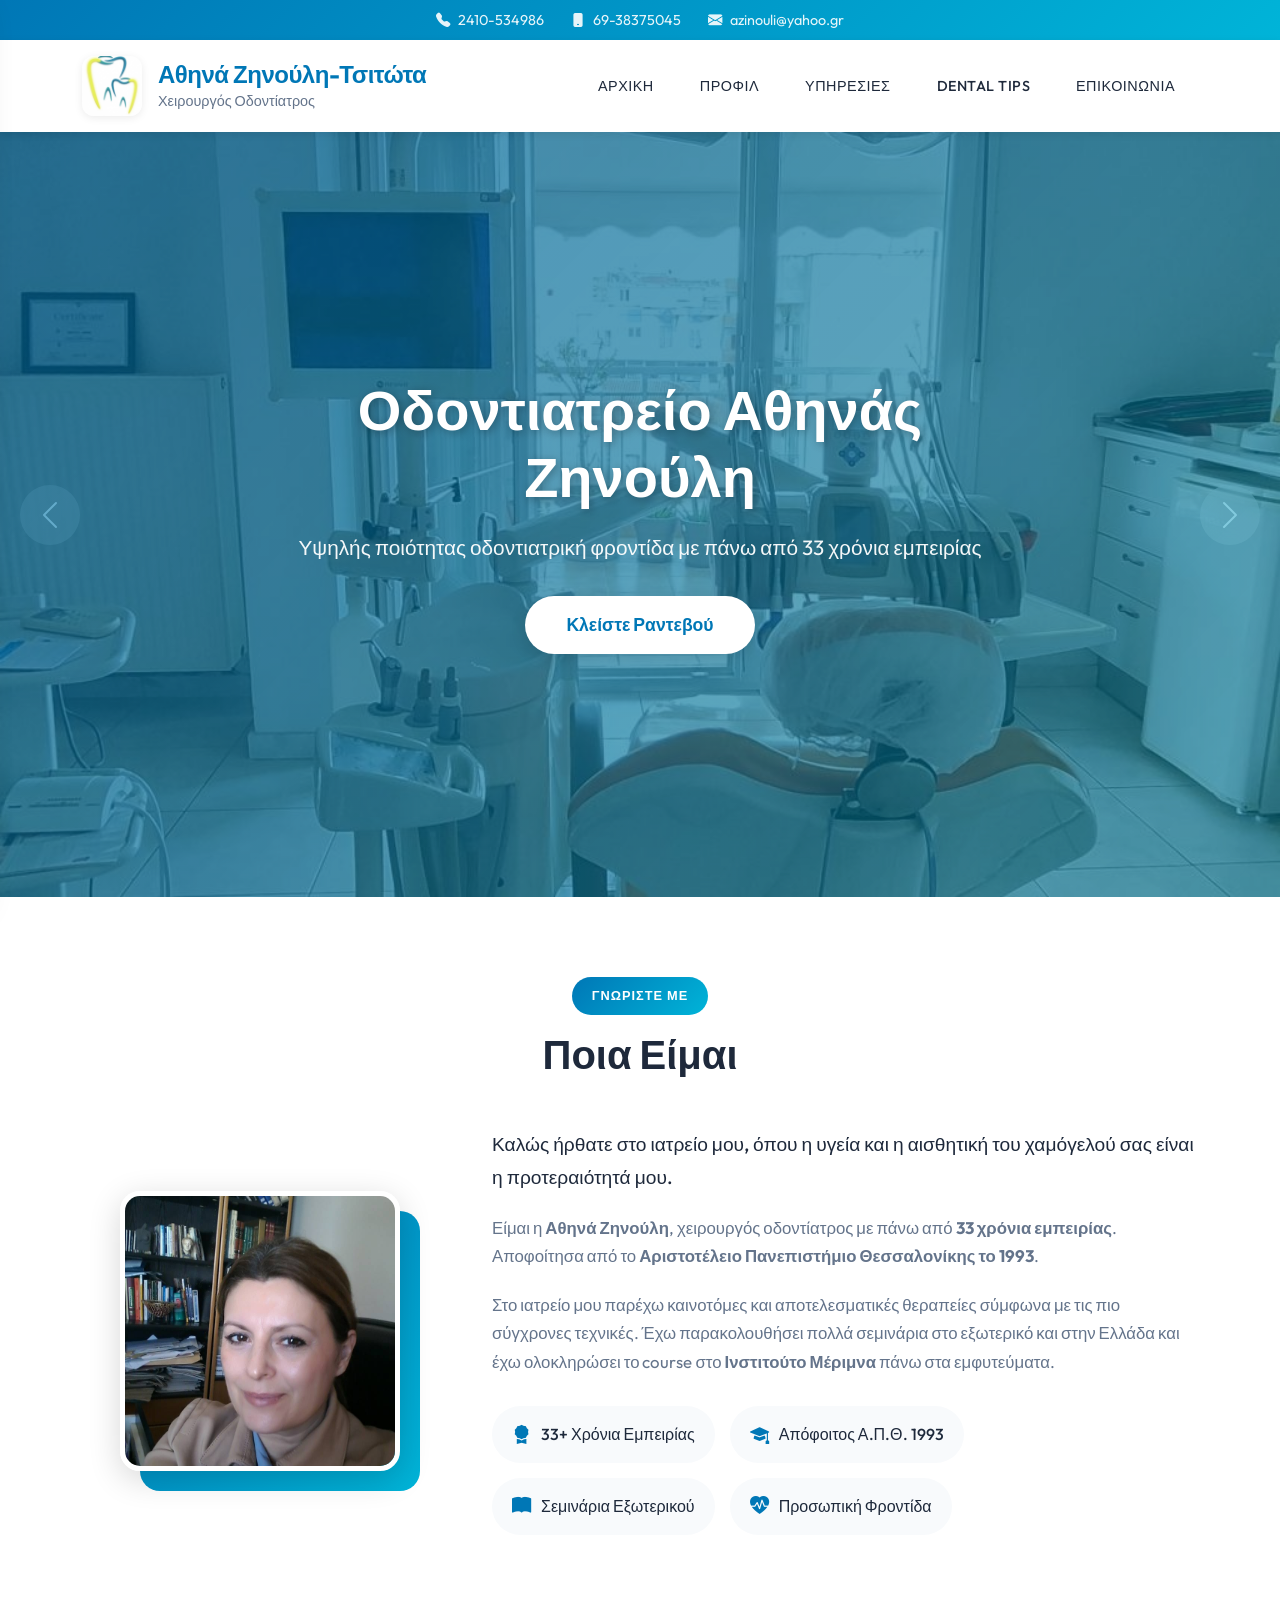
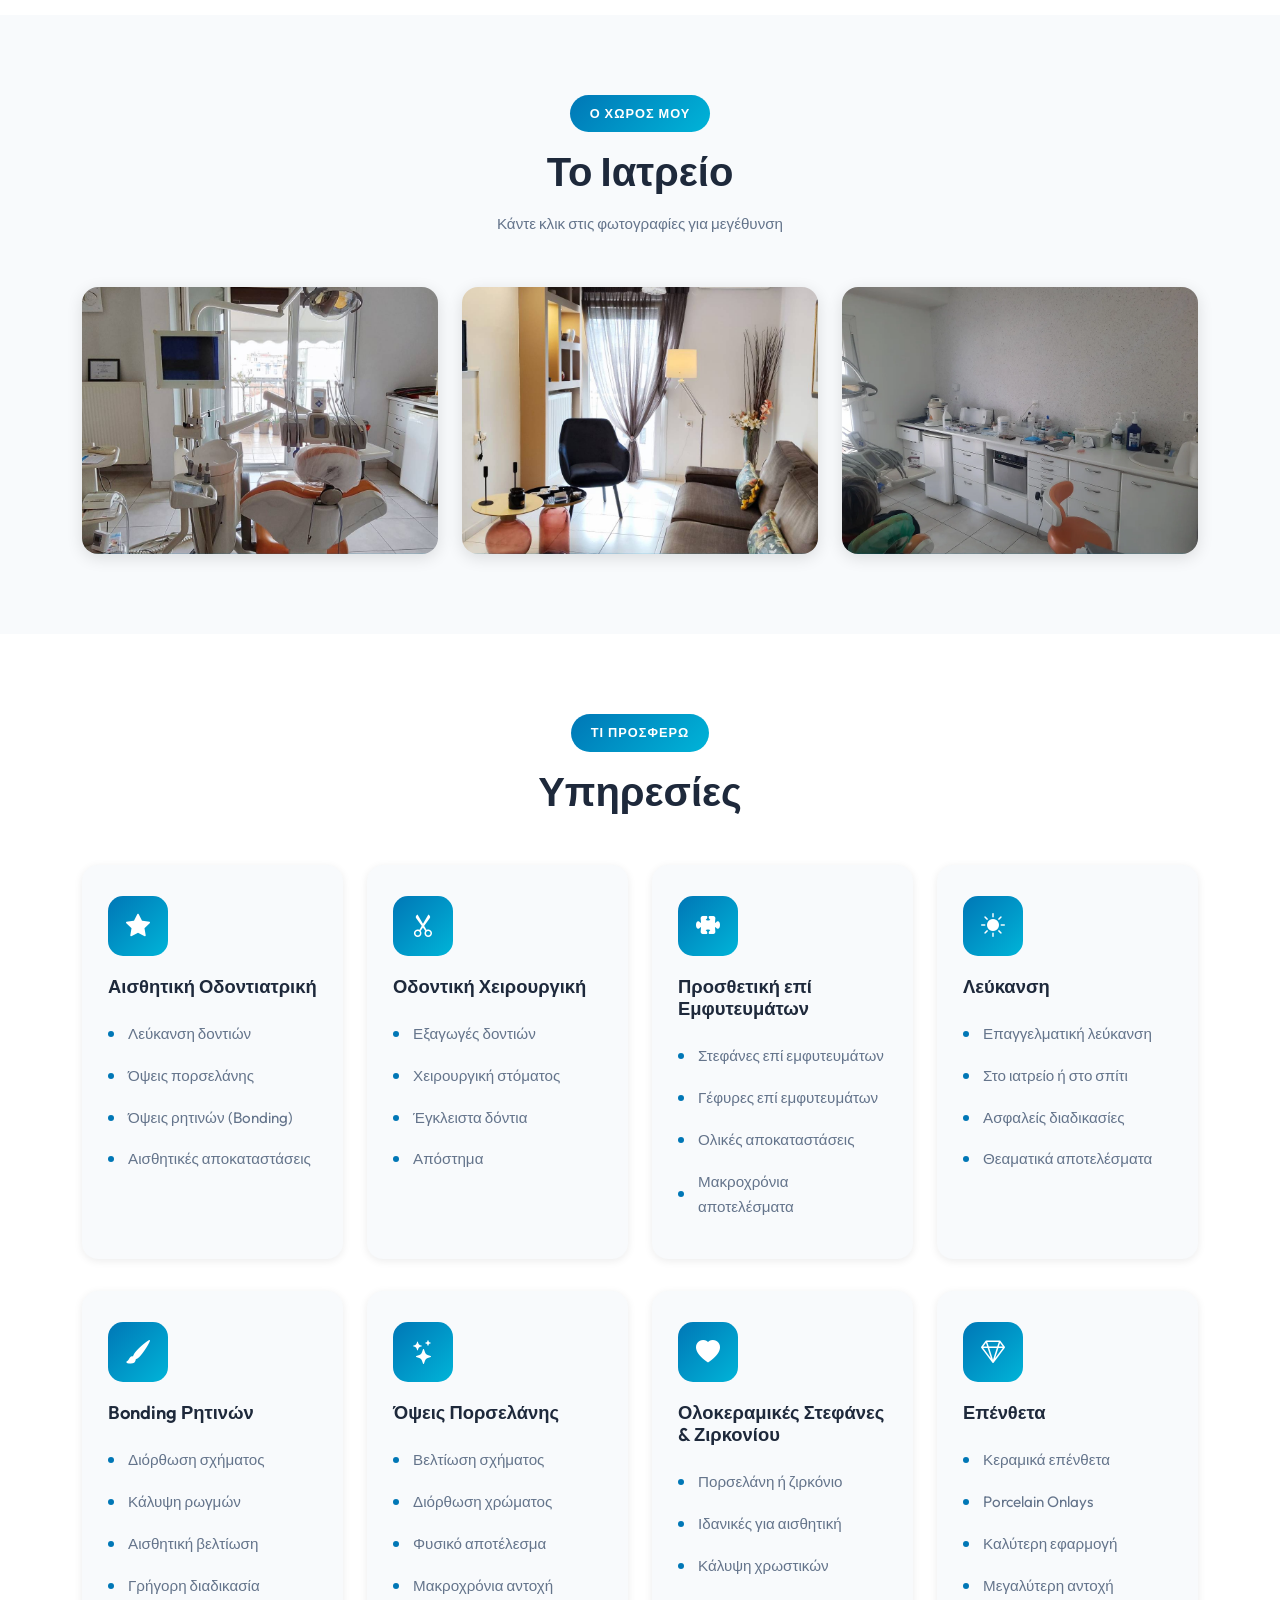
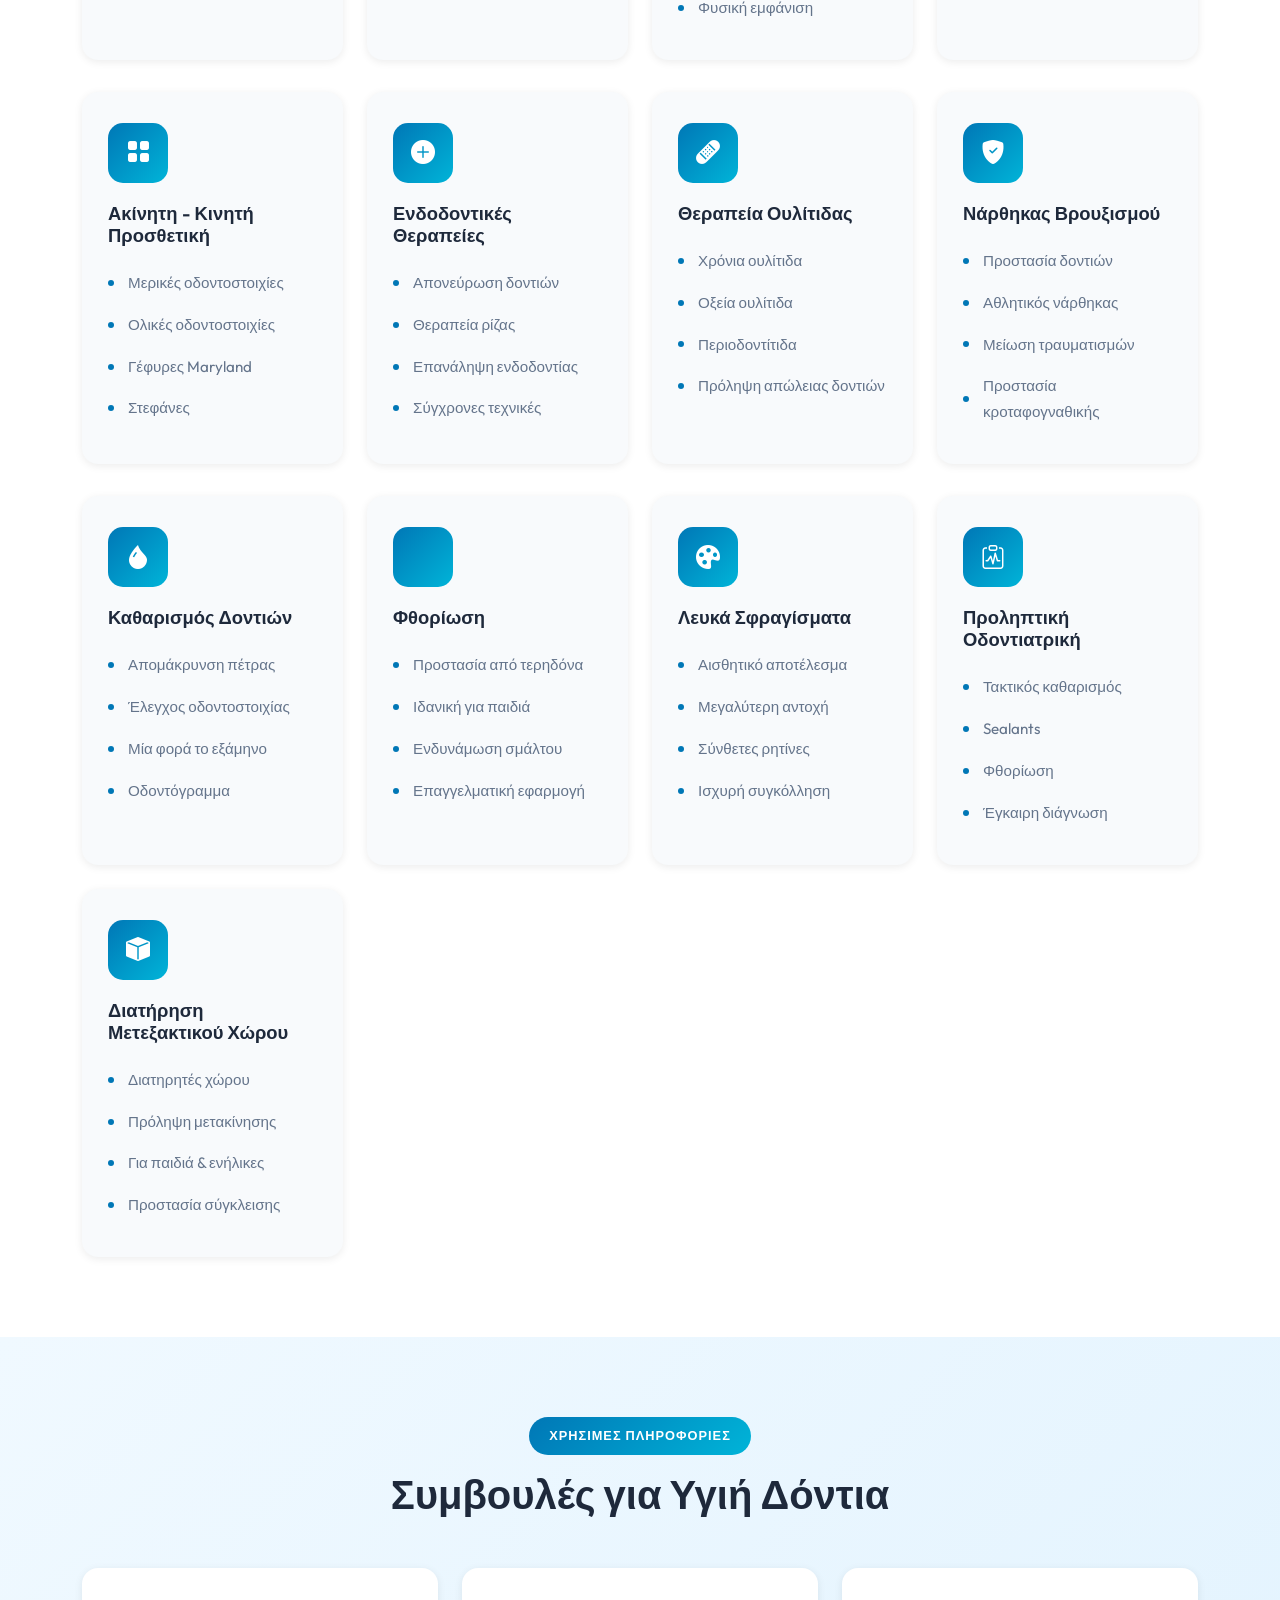
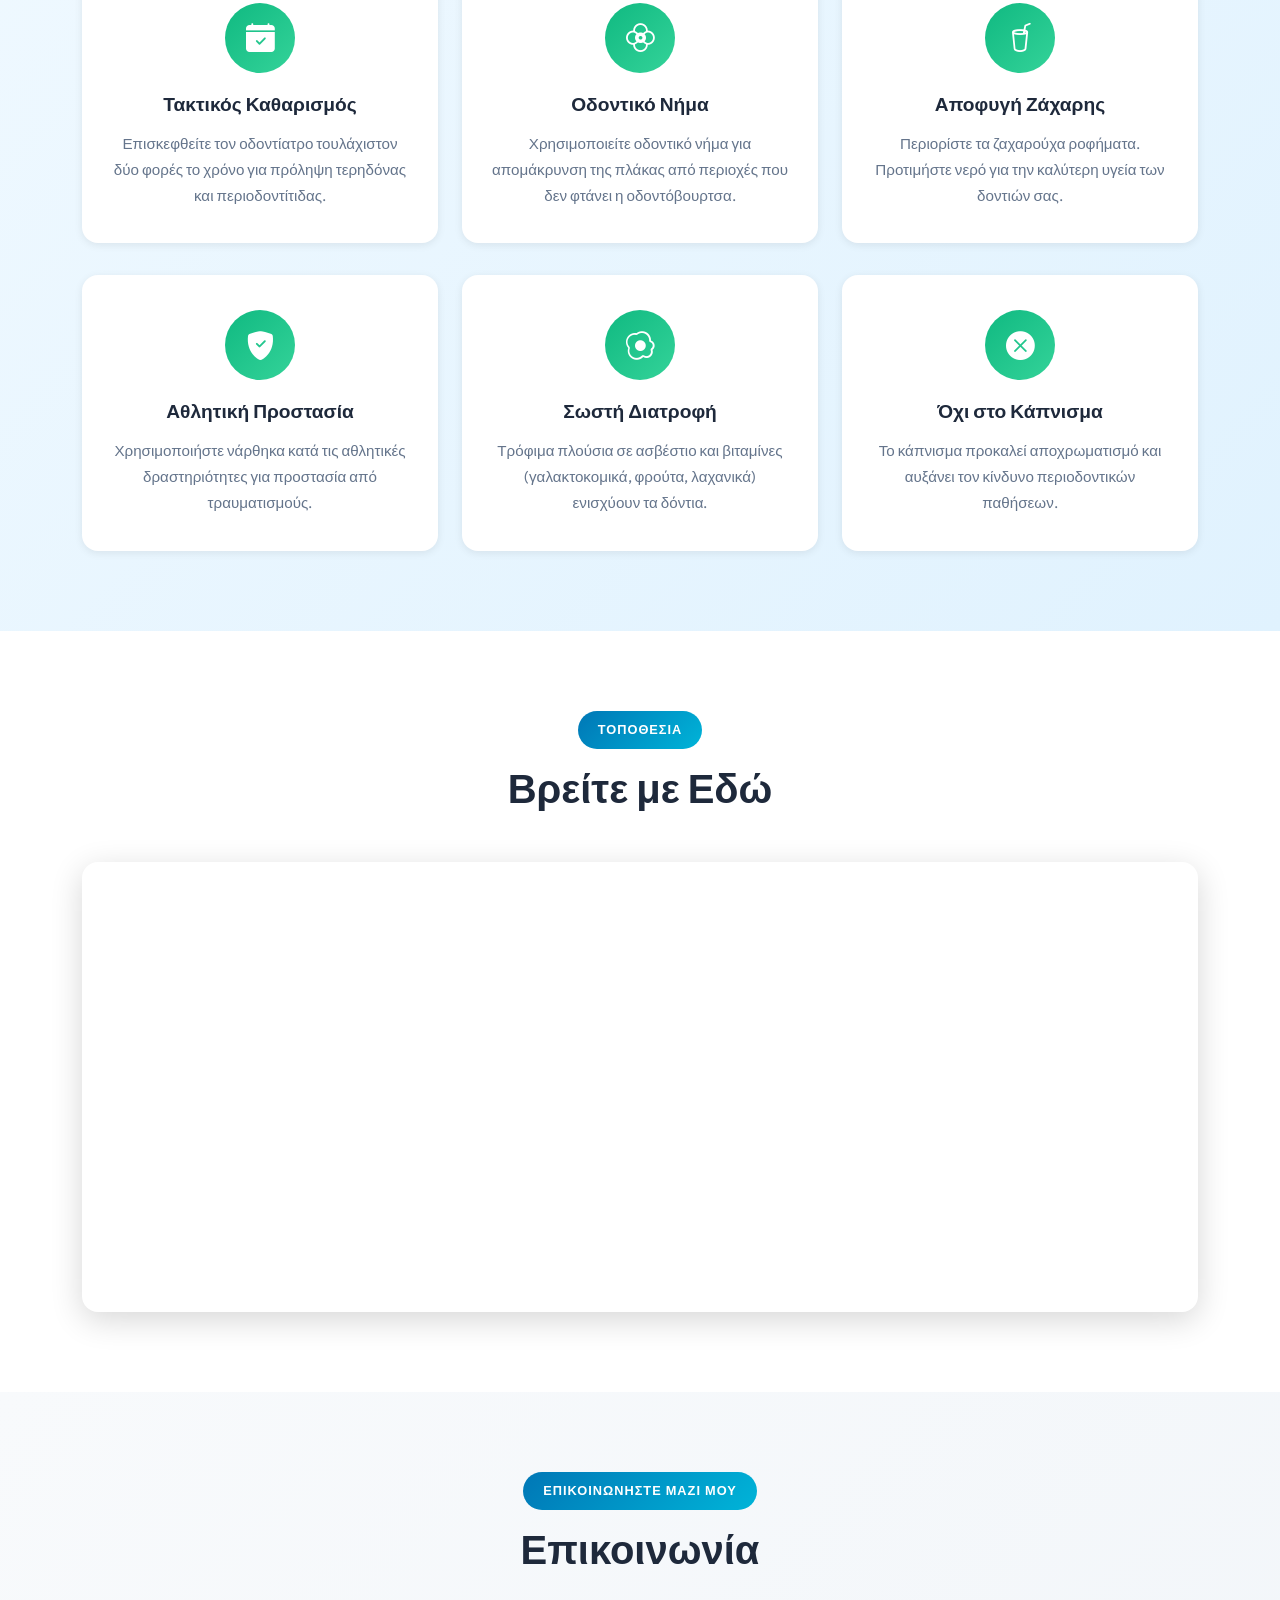
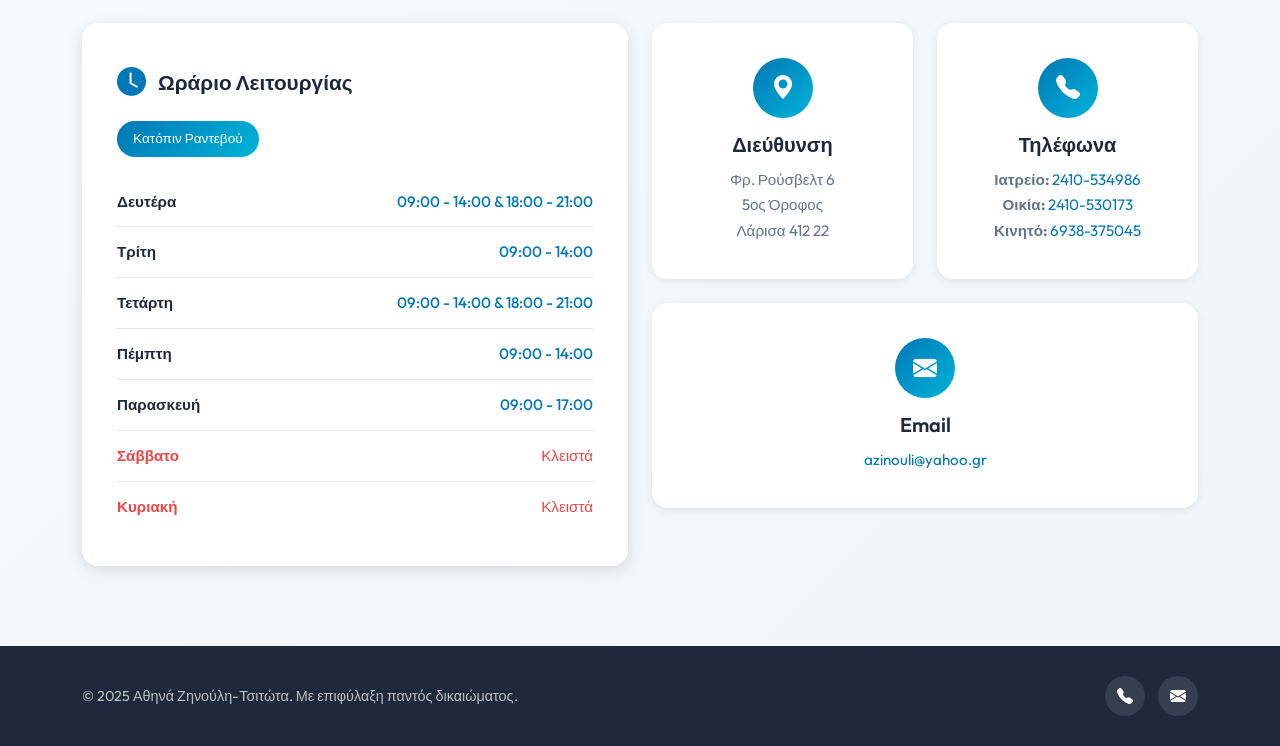
==== index.html @ 18fbca31 "Added missing services: Οψεις ρητινων, Γεφυρες Maryland, Διατηρηση Μετεξακτικου Χωρου" ====
<!DOCTYPE html>
<html lang="el">

<head>
    <meta charset="UTF-8">
    <meta name="viewport" content="width=device-width, initial-scale=1.0">
    <meta name="description"
        content="Οδοντιατρείο Αθηνάς Ζηνούλη - Υψηλής ποιότητας οδοντιατρικές υπηρεσίες στη Λάρισα. Πάνω από 30 χρόνια εμπειρίας.">
    <title>Οδοντιατρείο Αθηνάς Ζηνούλη | Λάρισα</title>
    <link rel="stylesheet" href="https://cdn.jsdelivr.net/npm/bootstrap@5.3.0/dist/css/bootstrap.min.css">
    <link rel="stylesheet" href="styles.css">
    <link rel="stylesheet" href="https://cdn.jsdelivr.net/npm/bootstrap-icons/font/bootstrap-icons.css">
    <link rel="preconnect" href="https://fonts.googleapis.com">
    <link rel="preconnect" href="https://fonts.gstatic.com" crossorigin>
    <link href="https://fonts.googleapis.com/css2?family=Outfit:wght@300;400;500;600;700&display=swap" rel="stylesheet">
</head>

<body>
    <!-- Top Bar -->
    <div class="top-bar text-center py-2">
        <div class="container">
            <a href="tel:+302410534986" class="me-4 text-white"><i class="bi bi-telephone-fill"></i> 2410-534986</a>
            <a href="tel:+306938375045" class="me-4 text-white"><i class="bi bi-phone-fill"></i> 69-38375045</a>
            <a href="mailto:azinouli@yahoo.gr" class="text-white"><i class="bi bi-envelope-fill"></i>
                azinouli@yahoo.gr</a>
        </div>
    </div>

    <!-- Header with Navigation -->
    <header class="main-header py-3">
        <div class="container">
            <div class="d-flex flex-column flex-md-row align-items-center justify-content-between">
                <div class="d-flex align-items-center mb-3 mb-md-0">
                    <img src="photos/logo_enhanced.jpg" alt="Οδοντιατρείο Αθηνάς Ζηνούλη" class="logo">
                    <div class="ms-3">
                        <h1 class="site-title m-0">Αθηνά Ζηνούλη-Τσιτώτα</h1>
                        <p class="site-subtitle m-0">Χειρουργός Οδοντίατρος</p>
                    </div>
                </div>

                <!-- Navigation Links -->
                <nav class="header-nav">
                    <ul class="nav justify-content-center">
                        <li class="nav-item"><a class="nav-link" href="#home">ΑΡΧΙΚΗ</a></li>
                        <li class="nav-item"><a class="nav-link" href="#about">ΠΡΟΦΙΛ</a></li>
                        <li class="nav-item"><a class="nav-link" href="#services">ΥΠΗΡΕΣΙΕΣ</a></li>
                        <li class="nav-item"><a class="nav-link" href="#dental-tips">DENTAL TIPS</a></li>
                        <li class="nav-item"><a class="nav-link" href="#contact">ΕΠΙΚΟΙΝΩΝΙΑ</a></li>
                    </ul>
                </nav>
            </div>
        </div>
    </header>

    <!-- Mobile Menu Toggle Button -->
    <button id="sidebarToggle" class="btn position-fixed d-md-none">
        <i class="bi bi-list"></i>
    </button>

    <!-- Floating Call Button (Mobile) -->
    <a href="tel:+302410534986" class="floating-call-btn d-md-none">
        <i class="bi bi-telephone-fill"></i>
    </a>

    <!-- Sidebar for Mobile -->
    <nav id="sidebar" class="bg-white sidebar">
        <div class="position-sticky">
            <ul class="nav flex-column">
                <li class="nav-item"><a class="nav-link" href="#home"><i class="bi bi-house-fill me-2"></i>ΑΡΧΙΚΗ</a>
                </li>
                <li class="nav-item"><a class="nav-link" href="#about"><i class="bi bi-person-fill me-2"></i>ΠΡΟΦΙΛ</a>
                </li>
                <li class="nav-item"><a class="nav-link" href="#services"><i
                            class="bi bi-gear-fill me-2"></i>ΥΠΗΡΕΣΙΕΣ</a></li>
                <li class="nav-item"><a class="nav-link" href="#dental-tips"><i
                            class="bi bi-lightbulb-fill me-2"></i>DENTAL TIPS</a></li>
                <li class="nav-item"><a class="nav-link" href="#contact"><i
                            class="bi bi-envelope-fill me-2"></i>ΕΠΙΚΟΙΝΩΝΙΑ</a></li>
            </ul>
            <!-- Sidebar Call Button -->
            <div class="sidebar-cta">
                <a href="tel:+302410534986" class="btn-sidebar-call">
                    <i class="bi bi-telephone-fill me-2"></i>Καλέστε Τώρα
                </a>
            </div>
        </div>
    </nav>

    <!-- Overlay (for shadow effect) -->
    <div id="overlay"></div>

    <main class="main-content">
        <!-- Hero Section -->
        <div class="hero" id="home">
            <!-- Background Carousel -->
            <div id="heroCarousel" class="carousel slide" data-bs-ride="carousel" data-bs-interval="5000"
                data-bs-pause="false">
                <div class="carousel-inner">
                    <div class="carousel-item active">
                        <img src="photos/img-20231027-15464427-10-2023-02-00-58.jpg" class="d-block w-100"
                            alt="Οδοντιατρικός Εξοπλισμός">
                    </div>
                    <div class="carousel-item">
                        <img src="photos/img-20231027-15440827-10-2023-02-00-57.jpg" class="d-block w-100"
                            alt="Αίθουσα Αναμονής">
                    </div>
                    <div class="carousel-item">
                        <img src="photos/20241105-13494622-11-2024-10-42-59.webp" class="d-block w-100" alt="Κλινική">
                    </div>
                </div>
                <!-- Carousel Controls -->
                <button class="carousel-control-prev" type="button" data-bs-target="#heroCarousel" data-bs-slide="prev">
                    <span class="carousel-control-prev-icon" aria-hidden="true"></span>
                    <span class="visually-hidden">Previous</span>
                </button>
                <button class="carousel-control-next" type="button" data-bs-target="#heroCarousel" data-bs-slide="next">
                    <span class="carousel-control-next-icon" aria-hidden="true"></span>
                    <span class="visually-hidden">Next</span>
                </button>
            </div>

            <!-- Overlay -->
            <div class="hero-overlay">
                <div class="hero-content">
                    <h1>Οδοντιατρείο Αθηνάς Ζηνούλη</h1>
                    <p class="hero-subtitle">Υψηλής ποιότητας οδοντιατρική φροντίδα με πάνω από 33 χρόνια εμπειρίας</p>
                    <a href="#contact" class="btn btn-hero">Κλείστε Ραντεβού</a>
                </div>
            </div>
        </div>
    </main>

    <!-- Fix the initial delay issue -->
    <script>
        document.addEventListener("DOMContentLoaded", function () {
            let heroCarousel = new bootstrap.Carousel(document.getElementById("heroCarousel"), {
                interval: 4000,
                ride: "carousel"
            });
        });
    </script>

    <!-- About Section -->
    <section id="about" class="about-us">
        <div class="container">
            <div class="section-header text-center">
                <span class="section-badge">ΓΝΩΡΙΣΤΕ ΜΕ</span>
                <h2>Ποια Είμαι</h2>
            </div>
            <div class="row align-items-center">
                <!-- Dentist's Profile Picture -->
                <div class="col-lg-4 text-center mb-4 mb-lg-0">
                    <div class="profile-wrapper">
                        <img src="photos/profile1.jpg" alt="Αθηνά Ζηνούλη - Οδοντίατρος"
                            class="profile-photo img-fluid">
                        <div class="profile-decoration"></div>
                    </div>
                </div>

                <!-- About Text -->
                <div class="col-lg-8">
                    <div class="about-content">
                        <p class="lead">
                            Καλώς ήρθατε στο ιατρείο μου, όπου η υγεία και η αισθητική του χαμόγελού σας είναι η
                            προτεραιότητά μου.
                        </p>
                        <p>
                            Είμαι η <strong>Αθηνά Ζηνούλη</strong>, χειρουργός οδοντίατρος με πάνω από
                            <strong>33 χρόνια εμπειρίας</strong>. Αποφοίτησα από το
                            <strong>Αριστοτέλειο Πανεπιστήμιο Θεσσαλονίκης το 1993</strong>.
                        </p>
                        <p>
                            Στο ιατρείο μου παρέχω καινοτόμες και αποτελεσματικές θεραπείες σύμφωνα με τις πιο
                            σύγχρονες τεχνικές. Έχω παρακολουθήσει πολλά σεμινάρια στο εξωτερικό και στην Ελλάδα
                            και έχω ολοκληρώσει το course στο <strong>Ινστιτούτο Μέριμνα</strong> πάνω στα εμφυτεύματα.
                        </p>
                        <div class="about-features">
                            <div class="feature-item">
                                <i class="bi bi-award-fill"></i>
                                <span>33+ Χρόνια Εμπειρίας</span>
                            </div>
                            <div class="feature-item">
                                <i class="bi bi-mortarboard-fill"></i>
                                <span>Απόφοιτος Α.Π.Θ. 1993</span>
                            </div>
                            <div class="feature-item">
                                <i class="bi bi-book-fill"></i>
                                <span>Σεμινάρια Εξωτερικού</span>
                            </div>
                            <div class="feature-item">
                                <i class="bi bi-heart-pulse-fill"></i>
                                <span>Προσωπική Φροντίδα</span>
                            </div>
                        </div>
                    </div>
                </div>
            </div>
        </div>
    </section>

    <!-- Clinic Gallery Section -->
    <section id="gallery" class="gallery-section">
        <div class="container">
            <div class="section-header text-center">
                <span class="section-badge">Ο ΧΩΡΟΣ ΜΟΥ</span>
                <h2>Το Ιατρείο</h2>
                <p class="gallery-hint">Κάντε κλικ στις φωτογραφίες για μεγέθυνση</p>
            </div>
            <div class="row g-4">
                <div class="col-md-4">
                    <div class="gallery-item" data-lightbox="photos/img-20231027-15464427-10-2023-02-00-58.jpg"
                        data-title="Σύγχρονος Εξοπλισμός">
                        <img src="photos/img-20231027-15464427-10-2023-02-00-58.jpg" alt="Οδοντιατρικός Εξοπλισμός"
                            class="img-fluid">
                        <div class="gallery-overlay">
                            <i class="bi bi-zoom-in"></i>
                            <span>Σύγχρονος Εξοπλισμός</span>
                        </div>
                    </div>
                </div>
                <div class="col-md-4">
                    <div class="gallery-item" data-lightbox="photos/img-20231027-15440827-10-2023-02-00-57.jpg"
                        data-title="Αίθουσα Αναμονής">
                        <img src="photos/img-20231027-15440827-10-2023-02-00-57.jpg" alt="Αίθουσα Αναμονής"
                            class="img-fluid">
                        <div class="gallery-overlay">
                            <i class="bi bi-zoom-in"></i>
                            <span>Αίθουσα Αναμονής</span>
                        </div>
                    </div>
                </div>
                <div class="col-md-4">
                    <div class="gallery-item" data-lightbox="photos/20241105-13494622-11-2024-10-42-59.webp"
                        data-title="Κλινική">
                        <img src="photos/20241105-13494622-11-2024-10-42-59.webp" alt="Κλινική" class="img-fluid">
                        <div class="gallery-overlay">
                            <i class="bi bi-zoom-in"></i>
                            <span>Κλινική</span>
                        </div>
                    </div>
                </div>
            </div>
        </div>
    </section>

    <!-- Lightbox Modal -->
    <div id="lightbox" class="lightbox">
        <button class="lightbox-close" aria-label="Κλείσιμο">&times;</button>
        <div class="lightbox-content">
            <img id="lightbox-img" src="" alt="">
            <div id="lightbox-caption" class="lightbox-caption"></div>
        </div>
        <button class="lightbox-prev" aria-label="Προηγούμενη"><i class="bi bi-chevron-left"></i></button>
        <button class="lightbox-next" aria-label="Επόμενη"><i class="bi bi-chevron-right"></i></button>
    </div>

    <!-- ΥΠΗΡΕΣΙΕΣ Section -->
    <section class="services text-center fade-in" id="services">
        <div class="container">
            <div class="section-header">
                <span class="section-badge">ΤΙ ΠΡΟΣΦΕΡΩ</span>
                <h2>Υπηρεσίες</h2>
            </div>
            <div class="row g-4">
                <div class="col-md-4 col-lg-3">
                    <div class="service-card">
                        <div class="service-icon">
                            <i class="bi bi-star-fill"></i>
                        </div>
                        <h4>Αισθητική Οδοντιατρική</h4>
                        <ul>
                            <li>Λεύκανση δοντιών</li>
                            <li>Όψεις πορσελάνης</li>
                            <li>Όψεις ρητινών (Bonding)</li>
                            <li>Αισθητικές αποκαταστάσεις</li>
                        </ul>
                    </div>
                </div>
                <div class="col-md-4 col-lg-3">
                    <div class="service-card">
                        <div class="service-icon">
                            <i class="bi bi-scissors"></i>
                        </div>
                        <h4>Οδοντική Χειρουργική</h4>
                        <ul>
                            <li>Εξαγωγές δοντιών</li>
                            <li>Χειρουργική στόματος</li>
                            <li>Έγκλειστα δόντια</li>
                            <li>Απόστημα</li>
                        </ul>
                    </div>
                </div>
                <div class="col-md-4 col-lg-3">
                    <div class="service-card">
                        <div class="service-icon">
                            <i class="bi bi-puzzle-fill"></i>
                        </div>
                        <h4>Προσθετική επί Εμφυτευμάτων</h4>
                        <ul>
                            <li>Στεφάνες επί εμφυτευμάτων</li>
                            <li>Γέφυρες επί εμφυτευμάτων</li>
                            <li>Ολικές αποκαταστάσεις</li>
                            <li>Μακροχρόνια αποτελέσματα</li>
                        </ul>
                    </div>
                </div>
                <div class="col-md-4 col-lg-3">
                    <div class="service-card">
                        <div class="service-icon">
                            <i class="bi bi-sun-fill"></i>
                        </div>
                        <h4>Λεύκανση</h4>
                        <ul>
                            <li>Επαγγελματική λεύκανση</li>
                            <li>Στο ιατρείο ή στο σπίτι</li>
                            <li>Ασφαλείς διαδικασίες</li>
                            <li>Θεαματικά αποτελέσματα</li>
                        </ul>
                    </div>
                </div>
            </div>
            <div class="row g-4 mt-2">
                <div class="col-md-4 col-lg-3">
                    <div class="service-card">
                        <div class="service-icon">
                            <i class="bi bi-brush-fill"></i>
                        </div>
                        <h4>Bonding Ρητινών</h4>
                        <ul>
                            <li>Διόρθωση σχήματος</li>
                            <li>Κάλυψη ρωγμών</li>
                            <li>Αισθητική βελτίωση</li>
                            <li>Γρήγορη διαδικασία</li>
                        </ul>
                    </div>
                </div>
                <div class="col-md-4 col-lg-3">
                    <div class="service-card">
                        <div class="service-icon">
                            <i class="bi bi-stars"></i>
                        </div>
                        <h4>Όψεις Πορσελάνης</h4>
                        <ul>
                            <li>Βελτίωση σχήματος</li>
                            <li>Διόρθωση χρώματος</li>
                            <li>Φυσικό αποτέλεσμα</li>
                            <li>Μακροχρόνια αντοχή</li>
                        </ul>
                    </div>
                </div>
                <div class="col-md-4 col-lg-3">
                    <div class="service-card">
                        <div class="service-icon">
                            <i class="bi bi-heart-fill"></i>
                        </div>
                        <h4>Ολοκεραμικές Στεφάνες & Ζιρκονίου</h4>
                        <ul>
                            <li>Πορσελάνη ή ζιρκόνιο</li>
                            <li>Ιδανικές για αισθητική</li>
                            <li>Κάλυψη χρωστικών</li>
                            <li>Φυσική εμφάνιση</li>
                        </ul>
                    </div>
                </div>
                <div class="col-md-4 col-lg-3">
                    <div class="service-card">
                        <div class="service-icon">
                            <i class="bi bi-gem"></i>
                        </div>
                        <h4>Επένθετα</h4>
                        <ul>
                            <li>Κεραμικά επένθετα</li>
                            <li>Porcelain Onlays</li>
                            <li>Καλύτερη εφαρμογή</li>
                            <li>Μεγαλύτερη αντοχή</li>
                        </ul>
                    </div>
                </div>
            </div>
            <div class="row g-4 mt-2">
                <div class="col-md-4 col-lg-3">
                    <div class="service-card">
                        <div class="service-icon">
                            <i class="bi bi-grid-fill"></i>
                        </div>
                        <h4>Ακίνητη - Κινητή Προσθετική</h4>
                        <ul>
                            <li>Μερικές οδοντοστοιχίες</li>
                            <li>Ολικές οδοντοστοιχίες</li>
                            <li>Γέφυρες Maryland</li>
                            <li>Στεφάνες</li>
                        </ul>
                    </div>
                </div>
                <div class="col-md-4 col-lg-3">
                    <div class="service-card">
                        <div class="service-icon">
                            <i class="bi bi-plus-circle-fill"></i>
                        </div>
                        <h4>Ενδοδοντικές Θεραπείες</h4>
                        <ul>
                            <li>Απονεύρωση δοντιών</li>
                            <li>Θεραπεία ρίζας</li>
                            <li>Επανάληψη ενδοδοντίας</li>
                            <li>Σύγχρονες τεχνικές</li>
                        </ul>
                    </div>
                </div>
                <div class="col-md-4 col-lg-3">
                    <div class="service-card">
                        <div class="service-icon">
                            <i class="bi bi-bandaid-fill"></i>
                        </div>
                        <h4>Θεραπεία Ουλίτιδας</h4>
                        <ul>
                            <li>Χρόνια ουλίτιδα</li>
                            <li>Οξεία ουλίτιδα</li>
                            <li>Περιοδοντίτιδα</li>
                            <li>Πρόληψη απώλειας δοντιών</li>
                        </ul>
                    </div>
                </div>
                <div class="col-md-4 col-lg-3">
                    <div class="service-card">
                        <div class="service-icon">
                            <i class="bi bi-shield-fill-check"></i>
                        </div>
                        <h4>Νάρθηκας Βρουξισμού</h4>
                        <ul>
                            <li>Προστασία δοντιών</li>
                            <li>Αθλητικός νάρθηκας</li>
                            <li>Μείωση τραυματισμών</li>
                            <li>Προστασία κροταφογναθικής</li>
                        </ul>
                    </div>
                </div>
            </div>
            <div class="row g-4 mt-2">
                <div class="col-md-4 col-lg-3">
                    <div class="service-card">
                        <div class="service-icon">
                            <i class="bi bi-droplet-fill"></i>
                        </div>
                        <h4>Καθαρισμός Δοντιών</h4>
                        <ul>
                            <li>Απομάκρυνση πέτρας</li>
                            <li>Έλεγχος οδοντοστοιχίας</li>
                            <li>Μία φορά το εξάμηνο</li>
                            <li>Οδοντόγραμμα</li>
                        </ul>
                    </div>
                </div>
                <div class="col-md-4 col-lg-3">
                    <div class="service-card">
                        <div class="service-icon">
                            <i class="bi bi-shield-plus-fill"></i>
                        </div>
                        <h4>Φθορίωση</h4>
                        <ul>
                            <li>Προστασία από τερηδόνα</li>
                            <li>Ιδανική για παιδιά</li>
                            <li>Ενδυνάμωση σμάλτου</li>
                            <li>Επαγγελματική εφαρμογή</li>
                        </ul>
                    </div>
                </div>
                <div class="col-md-4 col-lg-3">
                    <div class="service-card">
                        <div class="service-icon">
                            <i class="bi bi-palette-fill"></i>
                        </div>
                        <h4>Λευκά Σφραγίσματα</h4>
                        <ul>
                            <li>Αισθητικό αποτέλεσμα</li>
                            <li>Μεγαλύτερη αντοχή</li>
                            <li>Σύνθετες ρητίνες</li>
                            <li>Ισχυρή συγκόλληση</li>
                        </ul>
                    </div>
                </div>
                <div class="col-md-4 col-lg-3">
                    <div class="service-card">
                        <div class="service-icon">
                            <i class="bi bi-clipboard-pulse"></i>
                        </div>
                        <h4>Προληπτική Οδοντιατρική</h4>
                        <ul>
                            <li>Τακτικός καθαρισμός</li>
                            <li>Sealants</li>
                            <li>Φθορίωση</li>
                            <li>Έγκαιρη διάγνωση</li>
                        </ul>
                    </div>
                </div>
                <div class="col-md-4 col-lg-3">
                    <div class="service-card">
                        <div class="service-icon">
                            <i class="bi bi-box-fill"></i>
                        </div>
                        <h4>Διατήρηση Μετεξακτικού Χώρου</h4>
                        <ul>
                            <li>Διατηρητές χώρου</li>
                            <li>Πρόληψη μετακίνησης</li>
                            <li>Για παιδιά & ενήλικες</li>
                            <li>Προστασία σύγκλεισης</li>
                        </ul>
                    </div>
                </div>
            </div>
        </div>
    </section>

    <!-- Dental Tips Section -->
    <section class="dental-tips text-center fade-in" id="dental-tips">
        <div class="container">
            <div class="section-header">
                <span class="section-badge">ΧΡΗΣΙΜΕΣ ΠΛΗΡΟΦΟΡΙΕΣ</span>
                <h2>Συμβουλές για Υγιή Δόντια</h2>
            </div>
            <div class="row g-4">
                <div class="col-md-4">
                    <div class="tip-card">
                        <div class="tip-icon">
                            <i class="bi bi-calendar-check-fill"></i>
                        </div>
                        <h4>Τακτικός Καθαρισμός</h4>
                        <p>Επισκεφθείτε τον οδοντίατρο τουλάχιστον δύο φορές το χρόνο για πρόληψη τερηδόνας και
                            περιοδοντίτιδας.</p>
                    </div>
                </div>
                <div class="col-md-4">
                    <div class="tip-card">
                        <div class="tip-icon">
                            <i class="bi bi-flower2"></i>
                        </div>
                        <h4>Οδοντικό Νήμα</h4>
                        <p>Χρησιμοποιείτε οδοντικό νήμα για απομάκρυνση της πλάκας από περιοχές που δεν φτάνει η
                            οδοντόβουρτσα.</p>
                    </div>
                </div>
                <div class="col-md-4">
                    <div class="tip-card">
                        <div class="tip-icon">
                            <i class="bi bi-cup-straw"></i>
                        </div>
                        <h4>Αποφυγή Ζάχαρης</h4>
                        <p>Περιορίστε τα ζαχαρούχα ροφήματα. Προτιμήστε νερό για την καλύτερη υγεία των δοντιών σας.</p>
                    </div>
                </div>
            </div>
            <div class="row g-4 mt-2">
                <div class="col-md-4">
                    <div class="tip-card">
                        <div class="tip-icon">
                            <i class="bi bi-shield-fill-check"></i>
                        </div>
                        <h4>Αθλητική Προστασία</h4>
                        <p>Χρησιμοποιήστε νάρθηκα κατά τις αθλητικές δραστηριότητες για προστασία από τραυματισμούς.</p>
                    </div>
                </div>
                <div class="col-md-4">
                    <div class="tip-card">
                        <div class="tip-icon">
                            <i class="bi bi-egg-fried"></i>
                        </div>
                        <h4>Σωστή Διατροφή</h4>
                        <p>Τρόφιμα πλούσια σε ασβέστιο και βιταμίνες (γαλακτοκομικά, φρούτα, λαχανικά) ενισχύουν τα
                            δόντια.</p>
                    </div>
                </div>
                <div class="col-md-4">
                    <div class="tip-card">
                        <div class="tip-icon">
                            <i class="bi bi-x-circle-fill"></i>
                        </div>
                        <h4>Όχι στο Κάπνισμα</h4>
                        <p>Το κάπνισμα προκαλεί αποχρωματισμό και αυξάνει τον κίνδυνο περιοδοντικών παθήσεων.</p>
                    </div>
                </div>
            </div>
        </div>
    </section>


    <!-- Map Section -->
    <section class="map-section fade-in">
        <div class="container">
            <div class="section-header text-center">
                <span class="section-badge">ΤΟΠΟΘΕΣΙΑ</span>
                <h2>Βρείτε με Εδώ</h2>
            </div>
            <div class="map-container">
                <iframe
                    src="https://www.google.com/maps/embed?pb=!1m18!1m12!1m3!1d3072.5173427073587!2d22.412457483066767!3d39.638070129388225!2m3!1f0!2f0!3f0!3m2!1i1024!2i768!4f13.1!3m3!1m2!1s0x13588899e0729293%3A0x7db6dcd037d0fe46!2zzqHOv8-Nz4POss61zrvPhCA2LCDOm86sz4HOuc-DzrEgNDEyIDIy!5e0!3m2!1sel!2sgr!4v1740913505597!5m2!1sel!2sgr"
                    width="100%" height="450" style="border:0;" allowfullscreen="" loading="lazy"
                    referrerpolicy="no-referrer-when-downgrade"></iframe>
            </div>
        </div>
    </section>

    <!-- Contact Section -->
    <section class="contact-section" id="contact">
        <div class="container">
            <div class="section-header text-center">
                <span class="section-badge">ΕΠΙΚΟΙΝΩΝΗΣΤΕ ΜΑΖΙ ΜΟΥ</span>
                <h2>Επικοινωνία</h2>
            </div>
            <div class="row g-4">
                <!-- Working Hours -->
                <div class="col-lg-6">
                    <div class="hours-card">
                        <div class="hours-header">
                            <i class="bi bi-clock-fill"></i>
                            <h4>Ωράριο Λειτουργίας</h4>
                        </div>
                        <p class="hours-note">Κατόπιν Ραντεβού</p>
                        <table class="hours-table">
                            <tbody>
                                <tr>
                                    <td>Δευτέρα</td>
                                    <td>09:00 - 14:00 & 18:00 - 21:00</td>
                                </tr>
                                <tr>
                                    <td>Τρίτη</td>
                                    <td>09:00 - 14:00</td>
                                </tr>
                                <tr>
                                    <td>Τετάρτη</td>
                                    <td>09:00 - 14:00 & 18:00 - 21:00</td>
                                </tr>
                                <tr>
                                    <td>Πέμπτη</td>
                                    <td>09:00 - 14:00</td>
                                </tr>
                                <tr>
                                    <td>Παρασκευή</td>
                                    <td>09:00 - 17:00</td>
                                </tr>
                                <tr class="closed">
                                    <td>Σάββατο</td>
                                    <td>Κλειστά</td>
                                </tr>
                                <tr class="closed">
                                    <td>Κυριακή</td>
                                    <td>Κλειστά</td>
                                </tr>
                            </tbody>
                        </table>
                    </div>
                </div>

                <!-- Contact Info -->
                <div class="col-lg-6">
                    <div class="row g-4">
                        <div class="col-md-6">
                            <div class="contact-card">
                                <div class="contact-icon">
                                    <i class="bi bi-geo-alt-fill"></i>
                                </div>
                                <h5>Διεύθυνση</h5>
                                <p>Φρ. Ρούσβελτ 6<br>5ος Όροφος<br>Λάρισα 412 22</p>
                            </div>
                        </div>
                        <div class="col-md-6">
                            <div class="contact-card">
                                <div class="contact-icon">
                                    <i class="bi bi-telephone-fill"></i>
                                </div>
                                <h5>Τηλέφωνα</h5>
                                <p>
                                    <strong>Ιατρείο:</strong> <a href="tel:+302410534986">2410-534986</a><br>
                                    <strong>Οικία:</strong> <a href="tel:+302410530173">2410-530173</a><br>
                                    <strong>Κινητό:</strong> <a href="tel:+306938375045">6938-375045</a>
                                </p>
                            </div>
                        </div>
                        <div class="col-12">
                            <div class="contact-card">
                                <div class="contact-icon">
                                    <i class="bi bi-envelope-fill"></i>
                                </div>
                                <h5>Email</h5>
                                <p><a href="mailto:azinouli@yahoo.gr">azinouli@yahoo.gr</a></p>
                            </div>
                        </div>
                    </div>
                </div>
            </div>
        </div>
    </section>

    <footer class="footer">
        <div class="container">
            <div class="row align-items-center">
                <div class="col-md-6 text-center text-md-start">
                    <p class="mb-0">&copy; 2025 Αθηνά Ζηνούλη-Τσιτώτα. Με επιφύλαξη παντός δικαιώματος.</p>
                </div>
                <div class="col-md-6 text-center text-md-end">
                    <div class="footer-social">
                        <a href="tel:+302410534986"><i class="bi bi-telephone-fill"></i></a>
                        <a href="mailto:azinouli@yahoo.gr"><i class="bi bi-envelope-fill"></i></a>
                    </div>
                </div>
            </div>
        </div>
    </footer>

    <script src="https://cdn.jsdelivr.net/npm/bootstrap@5.3.0/dist/js/bootstrap.bundle.min.js"></script>
    <script src="script.js"></script>
</body>

</html>
---- styles.css ----
/* ===== GLOBAL STYLES ===== */
:root {
    --primary: #0077b6;
    --primary-dark: #005f8a;
    --primary-light: #48cae4;
    --accent: #00b4d8;
    --gradient-primary: linear-gradient(135deg, #0077b6 0%, #00b4d8 100%);
    --gradient-hero: linear-gradient(135deg, rgba(0, 119, 182, 0.9) 0%, rgba(0, 180, 216, 0.8) 100%);
    --bg-light: #f8fafc;
    --bg-white: #ffffff;
    --text-dark: #1e293b;
    --text-muted: #64748b;
    --shadow-sm: 0 2px 8px rgba(0, 0, 0, 0.08);
    --shadow-md: 0 4px 16px rgba(0, 0, 0, 0.12);
    --shadow-lg: 0 8px 32px rgba(0, 0, 0, 0.16);
    --border-radius: 16px;
    --transition: all 0.3s ease;
}

* {
    margin: 0;
    padding: 0;
    box-sizing: border-box;
}

body {
    font-family: 'Outfit', sans-serif;
    background-color: var(--bg-light);
    color: var(--text-dark);
    line-height: 1.7;
    overflow-x: hidden;
}

/* ===== TYPOGRAPHY ===== */
h1,
h2,
h3,
h4,
h5,
h6 {
    font-weight: 600;
    color: var(--text-dark);
}

h2 {
    font-size: 2.5rem;
    margin-bottom: 1rem;
}

p {
    color: var(--text-muted);
    font-size: 1.05rem;
}

.lead {
    font-size: 1.2rem;
    font-weight: 500;
    color: var(--text-dark);
}

/* ===== TOP BAR ===== */
.top-bar {
    background: var(--gradient-primary);
    padding: 12px 0;
    font-size: 0.9rem;
}

.top-bar a {
    color: white !important;
    text-decoration: none;
    transition: var(--transition);
    opacity: 0.9;
}

.top-bar a:hover {
    opacity: 1;
    transform: translateY(-1px);
}

.top-bar i {
    margin-right: 5px;
}

/* ===== HEADER ===== */
.main-header {
    background: var(--bg-white);
    box-shadow: var(--shadow-sm);
    position: sticky;
    top: 0;
    z-index: 100;
}

.logo {
    height: 60px;
    width: 60px;
    border-radius: 12px;
    object-fit: cover;
    box-shadow: var(--shadow-sm);
}

.site-title {
    font-size: 1.5rem;
    font-weight: 700;
    color: var(--primary);
    letter-spacing: -0.5px;
}

.site-subtitle {
    font-size: 0.9rem;
    color: var(--text-muted);
    font-weight: 400;
}

/* ===== NAVIGATION ===== */
.header-nav .nav-link {
    color: var(--text-dark) !important;
    font-weight: 500;
    margin: 0 5px;
    padding: 10px 18px;
    border-radius: 25px;
    transition: var(--transition);
    text-decoration: none;
    font-size: 0.9rem;
    letter-spacing: 0.5px;
}

.header-nav .nav-link:hover {
    background: var(--gradient-primary);
    color: white !important;
    transform: translateY(-2px);
    box-shadow: var(--shadow-sm);
}

/* ===== SIDEBAR ===== */
#sidebar {
    position: fixed;
    top: 0;
    left: -300px;
    width: 280px;
    height: 100vh;
    background: var(--bg-white);
    box-shadow: var(--shadow-lg);
    transition: var(--transition);
    padding: 80px 20px 40px;
    z-index: 1000;
}

#sidebar.active {
    left: 0;
}

#sidebar .nav-link {
    color: var(--text-dark) !important;
    padding: 15px 20px;
    border-radius: 12px;
    margin-bottom: 8px;
    transition: var(--transition);
    display: flex;
    align-items: center;
}

#sidebar .nav-link:hover {
    background: var(--bg-light);
    color: var(--primary) !important;
    transform: translateX(5px);
}

#sidebar .nav-link i {
    font-size: 1.1rem;
    color: var(--primary);
}

#sidebarToggle {
    z-index: 1100;
    position: fixed;
    top: 20px;
    left: 20px;
    width: 45px;
    height: 45px;
    border-radius: 12px;
    background: var(--gradient-primary);
    border: none;
    color: white;
    font-size: 1.3rem;
    box-shadow: var(--shadow-md);
    transition: var(--transition);
}

#sidebarToggle:hover {
    transform: scale(1.05);
}

#sidebarToggle.active {
    left: 295px;
}

#overlay {
    position: fixed;
    top: 0;
    left: 0;
    width: 100%;
    height: 100%;
    background: rgba(0, 0, 0, 0.5);
    backdrop-filter: blur(4px);
    z-index: 900;
    display: none;
    opacity: 0;
    transition: opacity 0.3s ease;
}

#sidebar.active~#overlay {
    display: block;
    opacity: 1;
}

/* ===== FLOATING CALL BUTTON ===== */
.floating-call-btn {
    position: fixed;
    bottom: 25px;
    right: 25px;
    width: 60px;
    height: 60px;
    background: linear-gradient(135deg, #10b981 0%, #059669 100%);
    border-radius: 50%;
    display: flex;
    align-items: center;
    justify-content: center;
    color: white;
    font-size: 1.5rem;
    box-shadow: 0 4px 20px rgba(16, 185, 129, 0.4);
    z-index: 999;
    text-decoration: none;
    animation: pulse-call 2s infinite;
    transition: var(--transition);
}

.floating-call-btn:hover {
    transform: scale(1.1);
    color: white;
    box-shadow: 0 6px 25px rgba(16, 185, 129, 0.5);
}

@keyframes pulse-call {

    0%,
    100% {
        box-shadow: 0 4px 20px rgba(16, 185, 129, 0.4);
    }

    50% {
        box-shadow: 0 4px 30px rgba(16, 185, 129, 0.6), 0 0 0 10px rgba(16, 185, 129, 0.1);
    }
}

/* ===== SIDEBAR CTA ===== */
.sidebar-cta {
    padding: 20px;
    margin-top: 20px;
    border-top: 1px solid #e5e7eb;
}

.btn-sidebar-call {
    display: flex;
    align-items: center;
    justify-content: center;
    width: 100%;
    padding: 15px 20px;
    background: linear-gradient(135deg, #10b981 0%, #059669 100%);
    color: white;
    border-radius: 12px;
    text-decoration: none;
    font-weight: 600;
    font-size: 1rem;
    transition: var(--transition);
}

.btn-sidebar-call:hover {
    transform: translateY(-2px);
    box-shadow: var(--shadow-md);
    color: white;
}

/* ===== HERO SECTION ===== */
.hero {
    position: relative;
    width: 100%;
    height: 85vh;
    min-height: 500px;
    overflow: hidden;
}

#heroCarousel {
    height: 100%;
}

#heroCarousel .carousel-inner,
#heroCarousel .carousel-item {
    height: 100%;
}

#heroCarousel .carousel-item img {
    object-fit: cover;
    object-position: center;
    width: 100%;
    height: 100%;
    filter: brightness(0.7);
}

.hero-overlay {
    position: absolute;
    top: 0;
    left: 0;
    width: 100%;
    height: 100%;
    display: flex;
    align-items: center;
    justify-content: center;
    background: linear-gradient(135deg, rgba(0, 119, 182, 0.6) 0%, rgba(0, 180, 216, 0.4) 100%);
    z-index: 10;
}

.hero-content {
    text-align: center;
    color: white;
    max-width: 800px;
    padding: 40px;
}

.hero-content h1 {
    font-size: 3.5rem;
    font-weight: 700;
    color: white;
    margin-bottom: 20px;
    text-shadow: 2px 2px 10px rgba(0, 0, 0, 0.3);
    animation: fadeInUp 1s ease;
}

.hero-subtitle {
    font-size: 1.3rem;
    color: rgba(255, 255, 255, 0.95);
    margin-bottom: 30px;
    animation: fadeInUp 1s ease 0.2s;
    animation-fill-mode: both;
}

.btn-hero {
    background: white;
    color: var(--primary);
    padding: 15px 40px;
    border-radius: 50px;
    font-weight: 600;
    font-size: 1.1rem;
    text-decoration: none;
    display: inline-block;
    transition: var(--transition);
    box-shadow: var(--shadow-md);
    animation: fadeInUp 1s ease 0.4s;
    animation-fill-mode: both;
}

.btn-hero:hover {
    transform: translateY(-3px);
    box-shadow: var(--shadow-lg);
    color: var(--primary-dark);
}

@keyframes fadeInUp {
    from {
        opacity: 0;
        transform: translateY(30px);
    }

    to {
        opacity: 1;
        transform: translateY(0);
    }
}

.carousel-control-prev,
.carousel-control-next {
    width: 60px;
    height: 60px;
    top: 50%;
    transform: translateY(-50%);
    background: rgba(255, 255, 255, 0.2);
    border-radius: 50%;
    margin: 0 20px;
    backdrop-filter: blur(10px);
    opacity: 0.8;
    transition: var(--transition);
}

.carousel-control-prev:hover,
.carousel-control-next:hover {
    opacity: 1;
    background: rgba(255, 255, 255, 0.3);
}

/* ===== SECTION STYLES ===== */
section {
    padding: 80px 0;
}

.section-header {
    text-align: center;
    margin-bottom: 50px;
}

.section-badge {
    display: inline-block;
    background: var(--gradient-primary);
    color: white;
    padding: 8px 20px;
    border-radius: 50px;
    font-size: 0.8rem;
    font-weight: 600;
    letter-spacing: 1px;
    margin-bottom: 15px;
}

.section-header h2 {
    font-size: 2.5rem;
    color: var(--text-dark);
}

/* ===== ABOUT SECTION ===== */
.about-us {
    background: var(--bg-white);
}

.profile-wrapper {
    position: relative;
    display: inline-block;
}

.profile-photo {
    width: 280px;
    height: 280px;
    object-fit: cover;
    border-radius: 20px;
    box-shadow: var(--shadow-lg);
    border: 5px solid white;
    position: relative;
    z-index: 2;
}

.profile-decoration {
    position: absolute;
    width: 100%;
    height: 100%;
    background: var(--gradient-primary);
    border-radius: 20px;
    top: 20px;
    left: 20px;
    z-index: 1;
}

.about-content {
    padding-left: 30px;
}

.about-content p {
    margin-bottom: 20px;
}

.about-features {
    display: flex;
    flex-wrap: wrap;
    gap: 15px;
    margin-top: 30px;
}

.feature-item {
    display: flex;
    align-items: center;
    gap: 10px;
    background: var(--bg-light);
    padding: 12px 20px;
    border-radius: 50px;
    font-weight: 500;
    color: var(--text-dark);
    transition: var(--transition);
}

.feature-item:hover {
    background: var(--gradient-primary);
    color: white;
    transform: translateY(-2px);
}

.feature-item:hover i {
    color: white;
}

.feature-item i {
    font-size: 1.2rem;
    color: var(--primary);
    transition: var(--transition);
}

/* ===== GALLERY SECTION ===== */
.gallery-section {
    background: var(--bg-light);
}

.gallery-hint {
    color: var(--text-muted);
    font-size: 0.95rem;
    margin-top: 10px;
}

.gallery-item {
    position: relative;
    border-radius: var(--border-radius);
    overflow: hidden;
    box-shadow: var(--shadow-md);
    aspect-ratio: 4/3;
    cursor: pointer;
}

.gallery-item img {
    width: 100%;
    height: 100%;
    object-fit: cover;
    transition: transform 0.5s ease;
}

.gallery-item:hover img {
    transform: scale(1.15);
}

.gallery-overlay {
    position: absolute;
    bottom: 0;
    left: 0;
    right: 0;
    background: var(--gradient-hero);
    padding: 20px;
    transform: translateY(100%);
    transition: var(--transition);
    display: flex;
    flex-direction: column;
    align-items: center;
    gap: 8px;
}

.gallery-item:hover .gallery-overlay {
    transform: translateY(0);
}

.gallery-overlay i {
    color: white;
    font-size: 1.8rem;
}

.gallery-overlay span {
    color: white;
    font-weight: 600;
    font-size: 1.1rem;
}

/* ===== LIGHTBOX MODAL ===== */
.lightbox {
    position: fixed;
    top: 0;
    left: 0;
    width: 100%;
    height: 100%;
    background: rgba(0, 0, 0, 0.95);
    z-index: 9999;
    display: flex;
    align-items: center;
    justify-content: center;
    opacity: 0;
    visibility: hidden;
    transition: opacity 0.3s ease, visibility 0.3s ease;
}

.lightbox.active {
    opacity: 1;
    visibility: visible;
}

.lightbox-content {
    position: relative;
    max-width: 90%;
    max-height: 85vh;
    transform: scale(0.8);
    transition: transform 0.4s cubic-bezier(0.175, 0.885, 0.32, 1.275);
}

.lightbox.active .lightbox-content {
    transform: scale(1);
}

#lightbox-img {
    max-width: 100%;
    max-height: 80vh;
    border-radius: 12px;
    box-shadow: 0 20px 60px rgba(0, 0, 0, 0.5);
    object-fit: contain;
}

.lightbox-caption {
    text-align: center;
    color: white;
    font-size: 1.2rem;
    font-weight: 500;
    margin-top: 20px;
    padding: 0 20px;
}

.lightbox-close {
    position: absolute;
    top: 20px;
    right: 30px;
    background: none;
    border: none;
    color: white;
    font-size: 3rem;
    cursor: pointer;
    opacity: 0.7;
    transition: var(--transition);
    z-index: 10001;
    line-height: 1;
}

.lightbox-close:hover {
    opacity: 1;
    transform: scale(1.1);
}

.lightbox-prev,
.lightbox-next {
    position: absolute;
    top: 50%;
    transform: translateY(-50%);
    background: rgba(255, 255, 255, 0.1);
    border: none;
    color: white;
    font-size: 1.5rem;
    width: 50px;
    height: 50px;
    border-radius: 50%;
    cursor: pointer;
    opacity: 0.7;
    transition: var(--transition);
    display: flex;
    align-items: center;
    justify-content: center;
}

.lightbox-prev {
    left: 30px;
}

.lightbox-next {
    right: 30px;
}

.lightbox-prev:hover,
.lightbox-next:hover {
    opacity: 1;
    background: rgba(255, 255, 255, 0.2);
    transform: translateY(-50%) scale(1.1);
}

/* Lightbox animation */
@keyframes zoomIn {
    from {
        transform: scale(0.5);
        opacity: 0;
    }

    to {
        transform: scale(1);
        opacity: 1;
    }
}

.lightbox.active #lightbox-img {
    animation: zoomIn 0.4s cubic-bezier(0.175, 0.885, 0.32, 1.275);
}

/* Body scroll lock when lightbox is open */
body.lightbox-open {
    overflow: hidden;
}

@media (max-width: 768px) {

    .lightbox-prev,
    .lightbox-next {
        width: 40px;
        height: 40px;
        font-size: 1.2rem;
    }

    .lightbox-prev {
        left: 15px;
    }

    .lightbox-next {
        right: 15px;
    }

    .lightbox-close {
        top: 15px;
        right: 15px;
        font-size: 2.5rem;
    }

    .lightbox-caption {
        font-size: 1rem;
    }
}

/* ===== SERVICES SECTION ===== */
.services {
    background: var(--bg-white);
}

.service-card {
    background: var(--bg-light);
    padding: 30px 25px;
    border-radius: var(--border-radius);
    box-shadow: var(--shadow-sm);
    transition: var(--transition);
    height: 100%;
    text-align: left;
    border: 1px solid transparent;
}

.service-card:hover {
    transform: translateY(-8px);
    box-shadow: var(--shadow-lg);
    border-color: var(--primary-light);
}

.service-icon {
    width: 60px;
    height: 60px;
    background: var(--gradient-primary);
    border-radius: 15px;
    display: flex;
    align-items: center;
    justify-content: center;
    margin-bottom: 20px;
}

.service-icon i {
    font-size: 1.5rem;
    color: white;
}

.service-card h4 {
    color: var(--text-dark);
    font-size: 1.15rem;
    font-weight: 600;
    margin-bottom: 15px;
    text-transform: none;
}

.service-card ul {
    list-style: none;
    padding: 0;
    margin: 0;
}

.service-card ul li {
    padding: 8px 0;
    padding-left: 20px;
    position: relative;
    color: var(--text-muted);
    font-size: 0.95rem;
}

.service-card ul li::before {
    content: '';
    position: absolute;
    left: 0;
    top: 50%;
    transform: translateY(-50%);
    width: 6px;
    height: 6px;
    background: var(--primary);
    border-radius: 50%;
}

/* ===== DENTAL TIPS SECTION ===== */
.dental-tips {
    background: linear-gradient(135deg, #f0f9ff 0%, #e0f2fe 100%);
}

.tip-card {
    background: var(--bg-white);
    padding: 35px 30px;
    border-radius: var(--border-radius);
    box-shadow: var(--shadow-sm);
    transition: var(--transition);
    height: 100%;
    text-align: center;
}

.tip-card:hover {
    transform: translateY(-8px);
    box-shadow: var(--shadow-lg);
}

.tip-icon {
    width: 70px;
    height: 70px;
    background: linear-gradient(135deg, #10b981 0%, #34d399 100%);
    border-radius: 50%;
    display: flex;
    align-items: center;
    justify-content: center;
    margin: 0 auto 20px;
}

.tip-icon i {
    font-size: 1.8rem;
    color: white;
}

.tip-card h4 {
    color: var(--text-dark);
    font-size: 1.2rem;
    margin-bottom: 15px;
}

.tip-card p {
    font-size: 0.95rem;
    margin: 0;
}

/* ===== MAP SECTION ===== */
.map-section {
    background: var(--bg-white);
}

.map-container {
    border-radius: var(--border-radius);
    overflow: hidden;
    box-shadow: var(--shadow-lg);
}

.map-container iframe {
    display: block;
}

/* ===== CONTACT SECTION ===== */
.contact-section {
    background: linear-gradient(135deg, #f8fafc 0%, #f1f5f9 100%);
}

.contact-card {
    background: var(--bg-white);
    padding: 35px 25px;
    border-radius: var(--border-radius);
    box-shadow: var(--shadow-sm);
    text-align: center;
    height: 100%;
    transition: var(--transition);
}

.contact-card:hover {
    transform: translateY(-5px);
    box-shadow: var(--shadow-md);
}

.contact-icon {
    width: 60px;
    height: 60px;
    background: var(--gradient-primary);
    border-radius: 50%;
    display: flex;
    align-items: center;
    justify-content: center;
    margin: 0 auto 15px;
}

.contact-icon i {
    font-size: 1.5rem;
    color: white;
}

.contact-card h5 {
    color: var(--text-dark);
    font-weight: 600;
    margin-bottom: 10px;
}

.contact-card p {
    font-size: 0.95rem;
    margin: 0;
}

.contact-card a {
    color: var(--primary);
    text-decoration: none;
    transition: var(--transition);
}

.contact-card a:hover {
    color: var(--primary-dark);
}

/* ===== HOURS CARD ===== */
.hours-card {
    background: var(--bg-white);
    padding: 35px;
    border-radius: var(--border-radius);
    box-shadow: var(--shadow-md);
    height: 100%;
}

.hours-header {
    display: flex;
    align-items: center;
    gap: 12px;
    margin-bottom: 15px;
}

.hours-header i {
    font-size: 1.8rem;
    color: var(--primary);
}

.hours-header h4 {
    margin: 0;
    font-size: 1.3rem;
    color: var(--text-dark);
}

.hours-note {
    background: var(--gradient-primary);
    color: white;
    display: inline-block;
    padding: 6px 16px;
    border-radius: 50px;
    font-size: 0.85rem;
    font-weight: 500;
    margin-bottom: 20px;
}

.hours-table {
    width: 100%;
    border-collapse: collapse;
}

.hours-table td {
    padding: 12px 0;
    border-bottom: 1px solid #e5e7eb;
    font-size: 0.95rem;
}

.hours-table tr:last-child td {
    border-bottom: none;
}

.hours-table td:first-child {
    font-weight: 600;
    color: var(--text-dark);
}

.hours-table td:last-child {
    text-align: right;
    color: var(--primary);
    font-weight: 500;
}

.hours-table tr.closed td {
    color: #ef4444;
}

.hours-table tr.closed td:last-child {
    color: #ef4444;
}

/* ===== FOOTER ===== */
.footer {
    background: var(--text-dark);
    color: white;
    padding: 30px 0;
}

.footer p {
    color: rgba(255, 255, 255, 0.7);
    font-size: 0.9rem;
}

.footer-social a {
    display: inline-flex;
    align-items: center;
    justify-content: center;
    width: 40px;
    height: 40px;
    background: rgba(255, 255, 255, 0.1);
    border-radius: 50%;
    color: white;
    margin-left: 10px;
    transition: var(--transition);
}

.footer-social a:hover {
    background: var(--primary);
    transform: translateY(-3px);
}

/* ===== ANIMATIONS ===== */
.fade-in {
    opacity: 0;
    transform: translateY(30px);
    transition: opacity 0.8s ease, transform 0.8s ease;
}

.fade-in.visible {
    opacity: 1;
    transform: translateY(0);
}

/* ===== RESPONSIVE DESIGN ===== */
@media (max-width: 991px) {
    .header-nav {
        display: none;
    }

    .hero-content h1 {
        font-size: 2.5rem;
    }

    .hero-subtitle {
        font-size: 1.1rem;
    }

    h2 {
        font-size: 2rem;
    }

    .section-header h2 {
        font-size: 2rem;
    }

    .profile-photo {
        width: 220px;
        height: 220px;
    }

    .about-content {
        padding-left: 0;
        margin-top: 30px;
    }

    /* Hours card mobile */
    .hours-card {
        padding: 25px;
    }
}

@media (max-width: 768px) {
    section {
        padding: 60px 0;
    }

    .hero {
        height: 70vh;
    }

    .hero-content h1 {
        font-size: 2rem;
    }

    .hero-subtitle {
        font-size: 1rem;
    }

    .btn-hero {
        padding: 12px 30px;
        font-size: 1rem;
    }

    .top-bar {
        font-size: 0.8rem;
        padding: 10px 0;
    }

    .top-bar a {
        display: block;
        margin-bottom: 8px;
        margin-right: 0 !important;
    }

    .top-bar a:last-child {
        margin-bottom: 0;
    }

    .profile-decoration {
        display: none;
    }

    .about-features {
        justify-content: center;
    }

    .gallery-item {
        aspect-ratio: 16/9;
    }

    /* Service cards mobile */
    .service-card {
        padding: 25px 20px;
    }

    .service-card h4 {
        font-size: 1.1rem;
    }

    .service-icon {
        width: 50px;
        height: 50px;
    }

    .service-icon i {
        font-size: 1.2rem;
    }

    /* Hours table mobile */
    .hours-table td {
        padding: 10px 0;
        font-size: 0.9rem;
    }

    .hours-header h4 {
        font-size: 1.1rem;
    }

    /* Contact cards mobile */
    .contact-card {
        padding: 25px 20px;
    }

    .contact-card h5 {
        font-size: 1rem;
    }

    .contact-card p {
        font-size: 0.9rem;
    }

    /* Tips mobile */
    .tip-card {
        padding: 25px 20px;
    }

    .tip-icon {
        width: 60px;
        height: 60px;
    }

    .tip-icon i {
        font-size: 1.5rem;
    }

    /* Section header mobile */
    .section-header {
        margin-bottom: 35px;
    }

    .section-badge {
        font-size: 0.75rem;
        padding: 6px 15px;
    }

    /* Map mobile */
    .map-container iframe {
        height: 350px;
    }
}

@media (max-width: 576px) {
    .hero-content {
        padding: 20px;
    }

    .hero-content h1 {
        font-size: 1.6rem;
        line-height: 1.3;
    }

    .site-title {
        font-size: 1.1rem;
    }

    .site-subtitle {
        font-size: 0.8rem;
    }

    .logo {
        width: 50px;
        height: 50px;
    }

    .profile-photo {
        width: 160px;
        height: 160px;
    }

    .service-card,
    .tip-card {
        padding: 20px 15px;
    }

    .service-card h4 {
        font-size: 1rem;
    }

    .service-card ul li {
        font-size: 0.85rem;
        padding: 6px 0;
        padding-left: 15px;
    }

    /* About section mobile */
    .about-content p {
        font-size: 0.95rem;
    }

    .about-content .lead {
        font-size: 1rem;
    }

    .feature-item {
        padding: 10px 15px;
        font-size: 0.85rem;
    }

    .feature-item i {
        font-size: 1rem;
    }

    /* Hours card extra small */
    .hours-card {
        padding: 20px;
    }

    .hours-table td {
        font-size: 0.85rem;
        padding: 8px 0;
    }

    .hours-header i {
        font-size: 1.4rem;
    }

    .hours-header h4 {
        font-size: 1rem;
    }

    .hours-note {
        font-size: 0.8rem;
        padding: 5px 12px;
    }

    /* Contact cards extra small */
    .contact-card {
        padding: 20px 15px;
    }

    .contact-icon {
        width: 50px;
        height: 50px;
    }

    .contact-icon i {
        font-size: 1.2rem;
    }

    /* Hero mobile */
    .hero {
        height: 60vh;
        min-height: 400px;
    }

    .hero-subtitle {
        font-size: 0.9rem;
    }

    .btn-hero {
        padding: 10px 25px;
        font-size: 0.9rem;
    }

    /* Footer mobile */
    .footer {
        padding: 20px 0;
    }

    .footer p {
        font-size: 0.8rem;
    }

    .footer-social a {
        width: 35px;
        height: 35px;
    }

    /* Map extra small */
    .map-container iframe {
        height: 280px;
    }

    /* Section padding */
    section {
        padding: 50px 0;
    }

    .section-header h2 {
        font-size: 1.6rem;
    }
}

/* Touch-friendly improvements */
@media (hover: none) and (pointer: coarse) {

    /* Larger touch targets for mobile */
    .nav-link {
        padding: 12px 15px;
    }

    .contact-card a {
        display: inline-block;
        padding: 5px 0;
    }

    /* Disable hover effects on touch devices */
    .service-card:hover,
    .tip-card:hover,
    .contact-card:hover {
        transform: none;
    }

    .gallery-item:hover img {
        transform: scale(1);
    }

    .gallery-overlay {
        transform: translateY(0);
        background: linear-gradient(transparent, rgba(0, 119, 182, 0.9));
    }
}

/* Landscape mobile */
@media (max-height: 500px) and (orientation: landscape) {
    .hero {
        height: 100vh;
        min-height: 300px;
    }

    .hero-content h1 {
        font-size: 1.5rem;
    }

    .hero-subtitle {
        font-size: 0.85rem;
        margin-bottom: 15px;
    }

    .btn-hero {
        padding: 8px 20px;
        font-size: 0.85rem;
    }
}
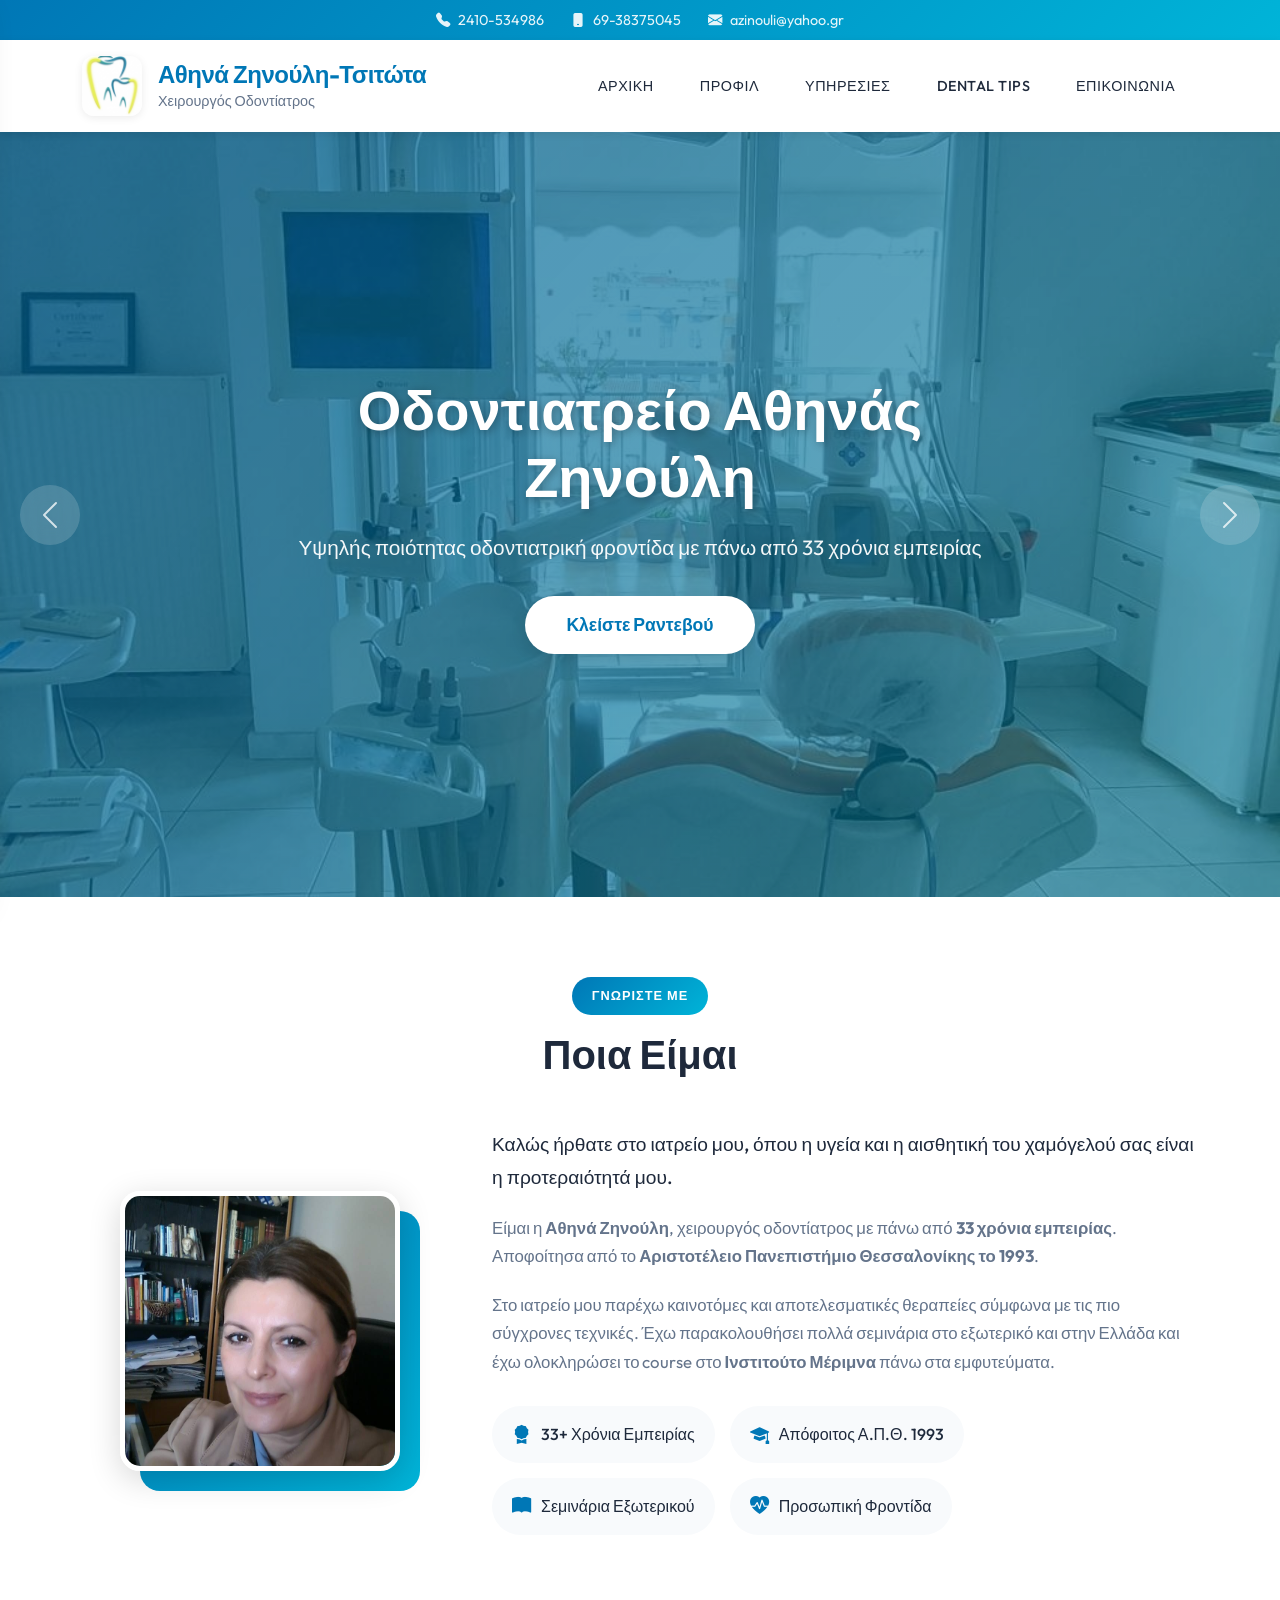
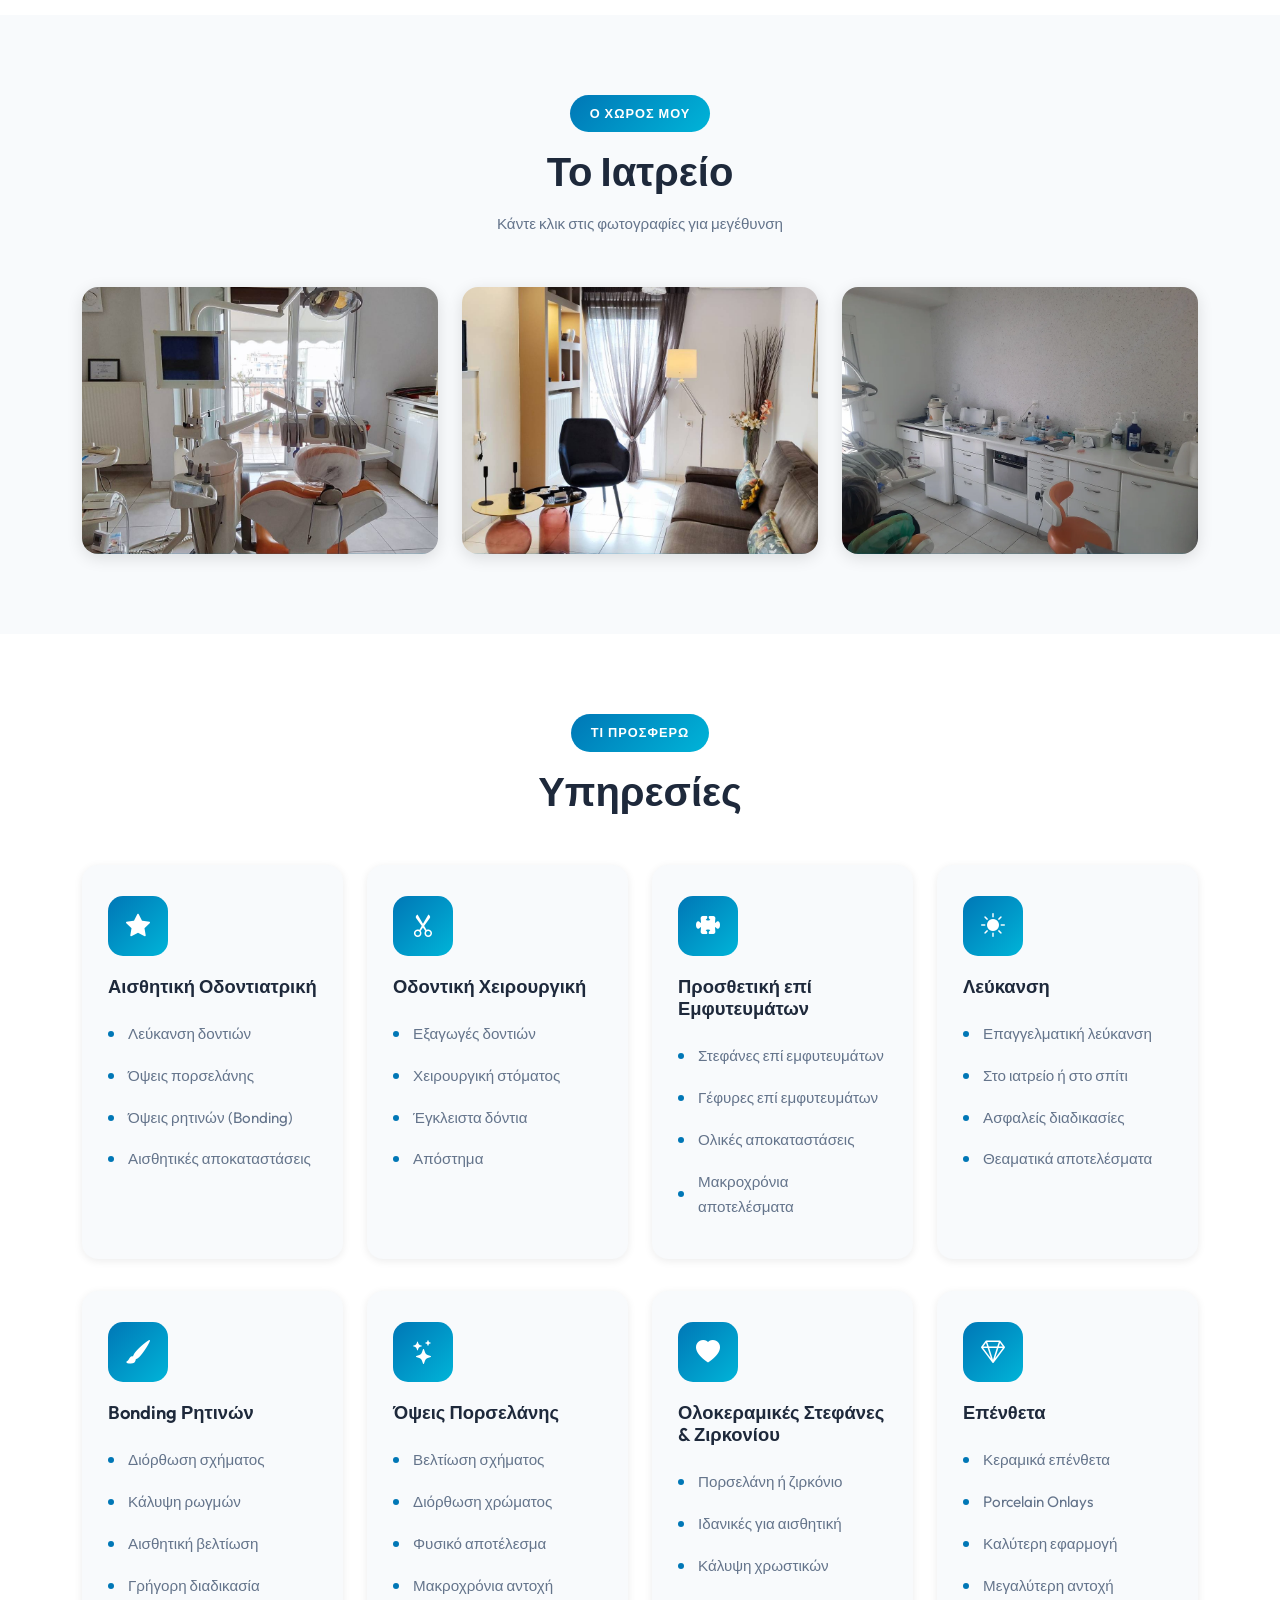
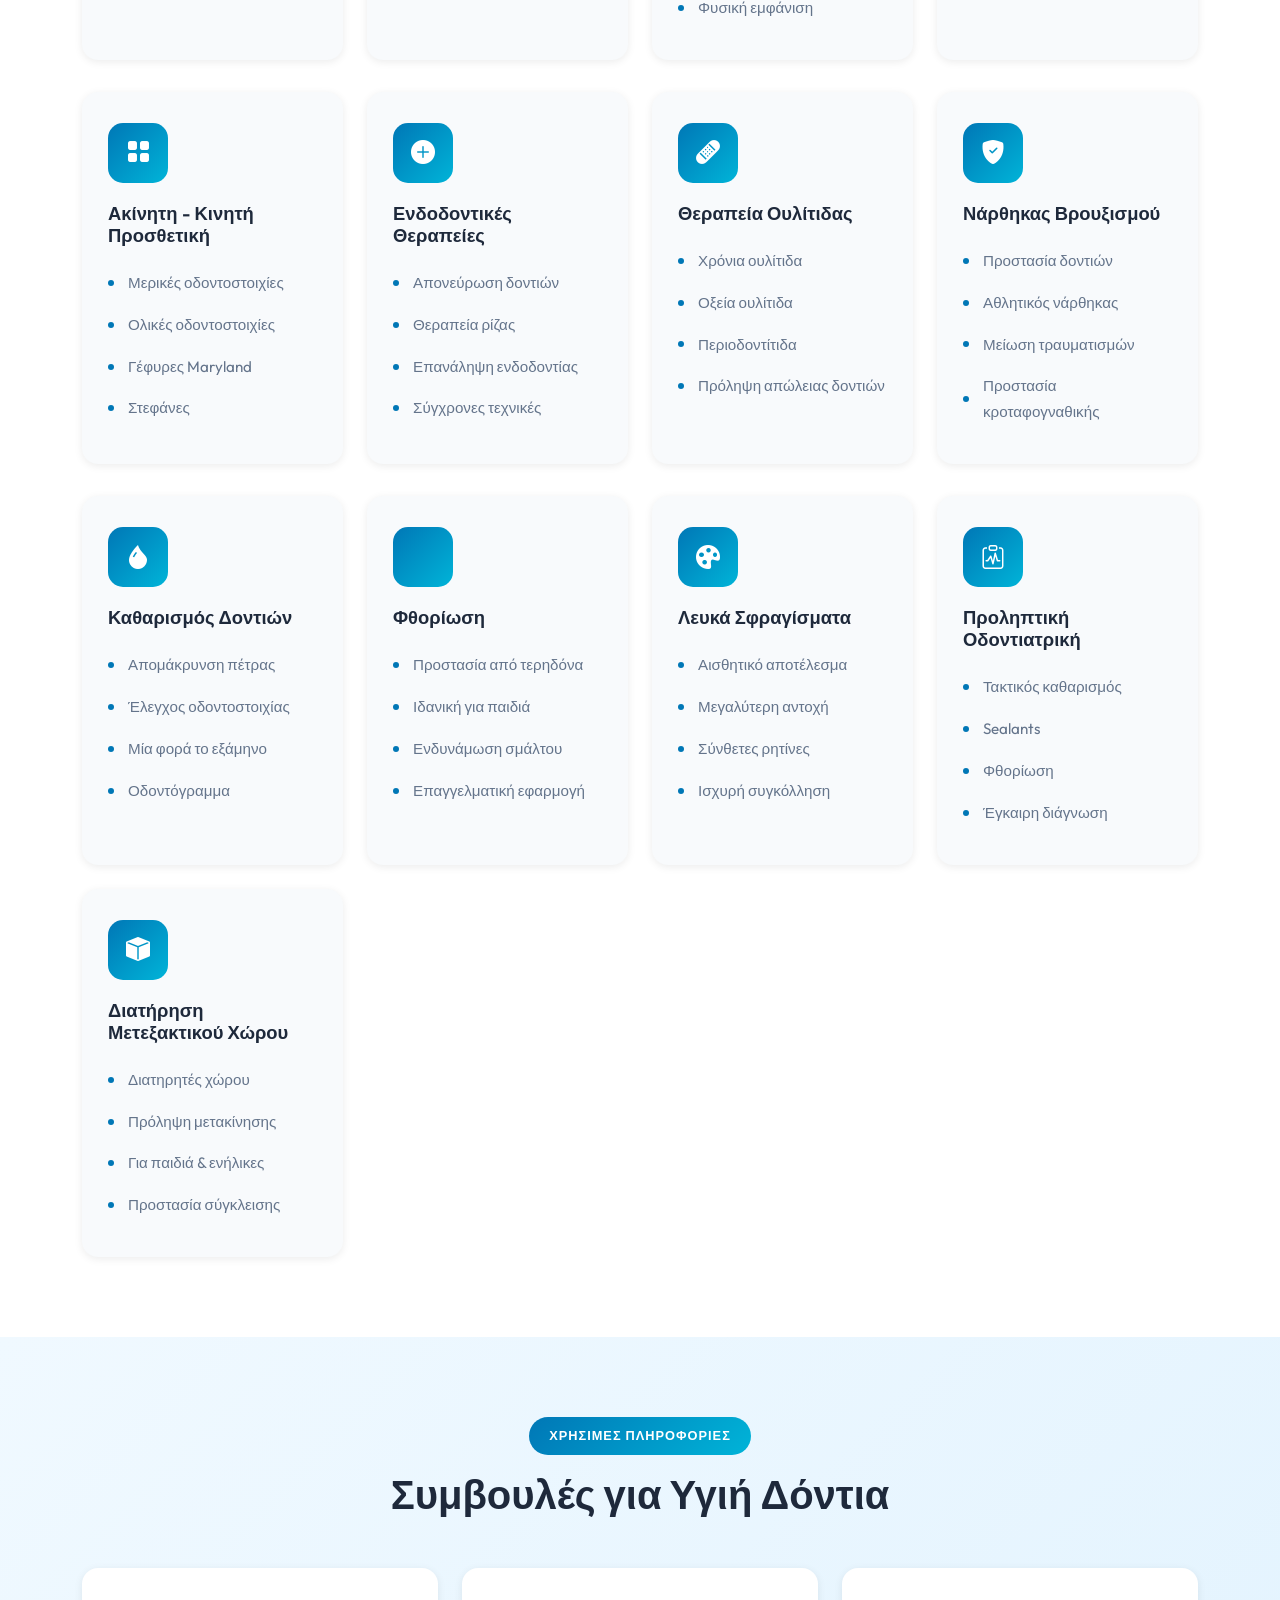
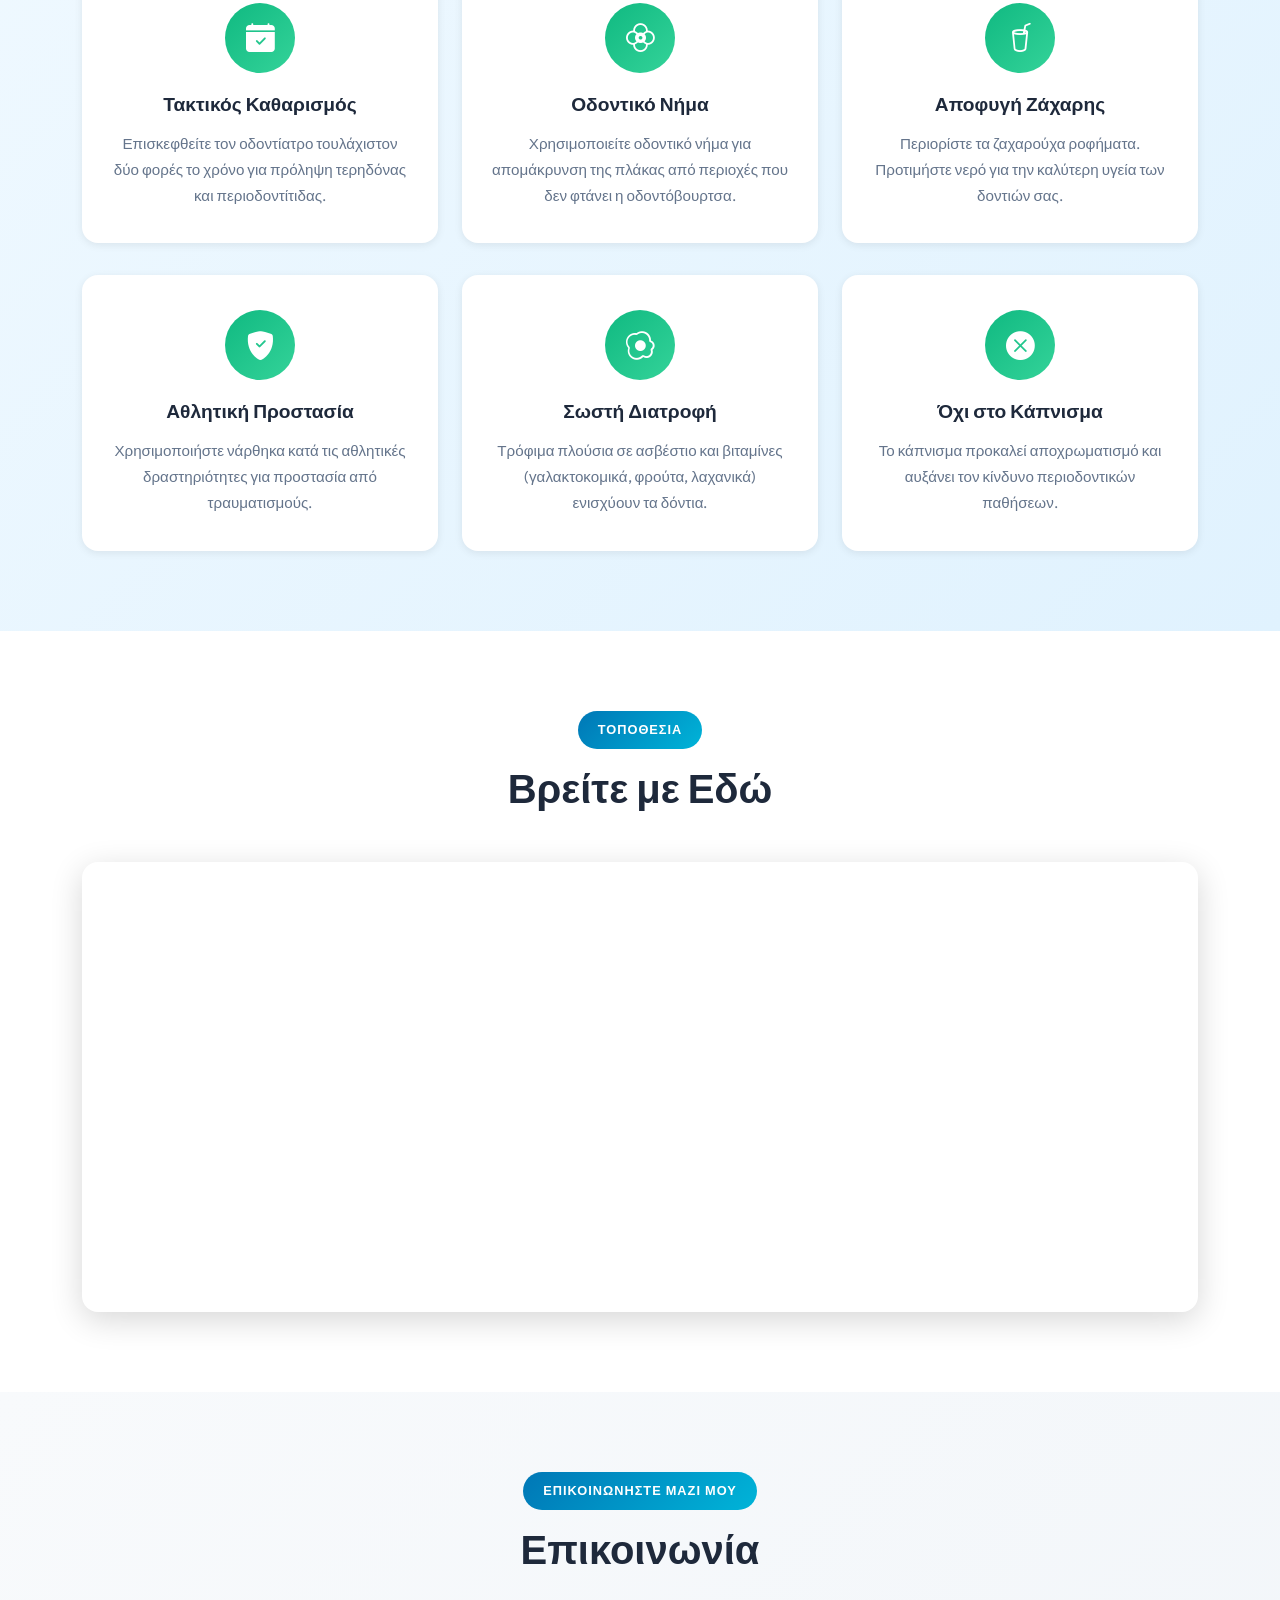
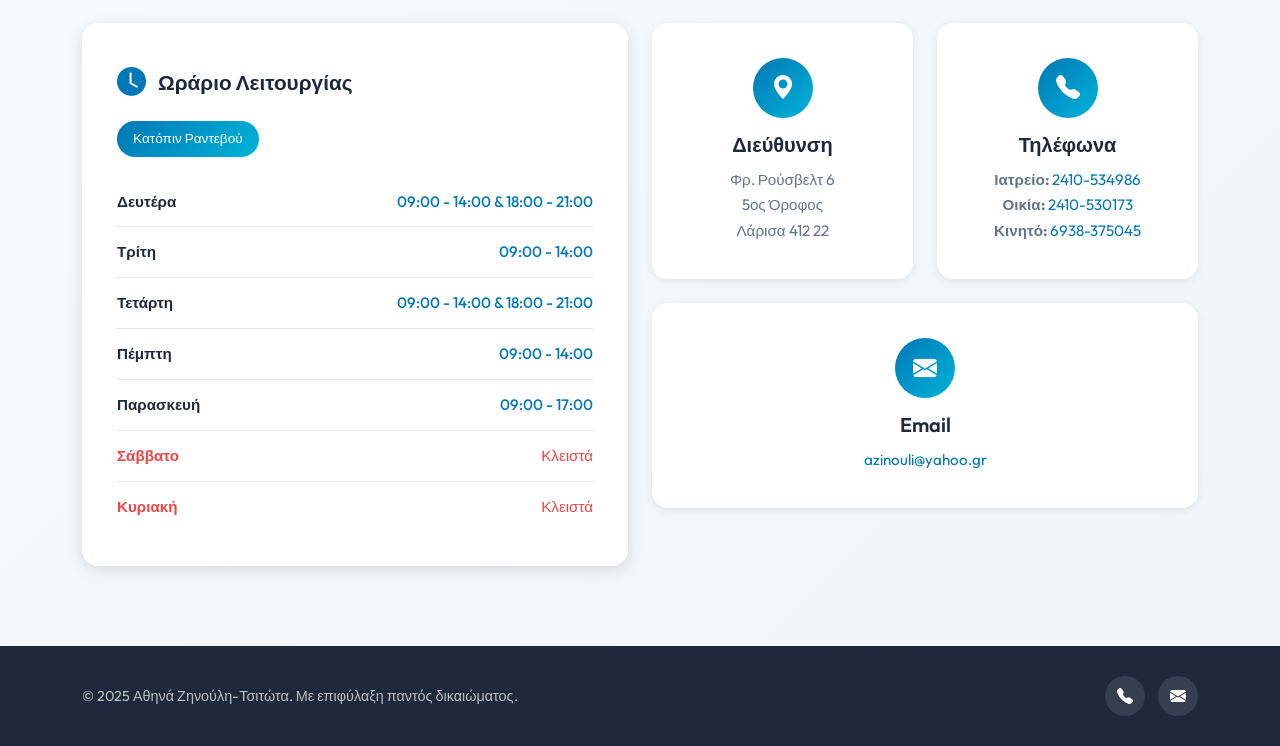
==== commit 8da0a217: "Fixed carousel buttons z-index issue and synced files" ====
--- a/index.html
+++ b/index.html
@@ -131,14 +131,7 @@
     </main>
 
     <!-- Fix the initial delay issue -->
-    <script>
-        document.addEventListener("DOMContentLoaded", function () {
-            let heroCarousel = new bootstrap.Carousel(document.getElementById("heroCarousel"), {
-                interval: 4000,
-                ride: "carousel"
-            });
-        });
-    </script>
+
 
     <!-- About Section -->
     <section id="about" class="about-us">
--- a/styles.css
+++ b/styles.css
@@ -388,6 +388,8 @@
     backdrop-filter: blur(10px);
     opacity: 0.8;
     transition: var(--transition);
+    z-index: 20;
+    /* Higher than hero-overlay (10) */
 }
 
 .carousel-control-prev:hover,
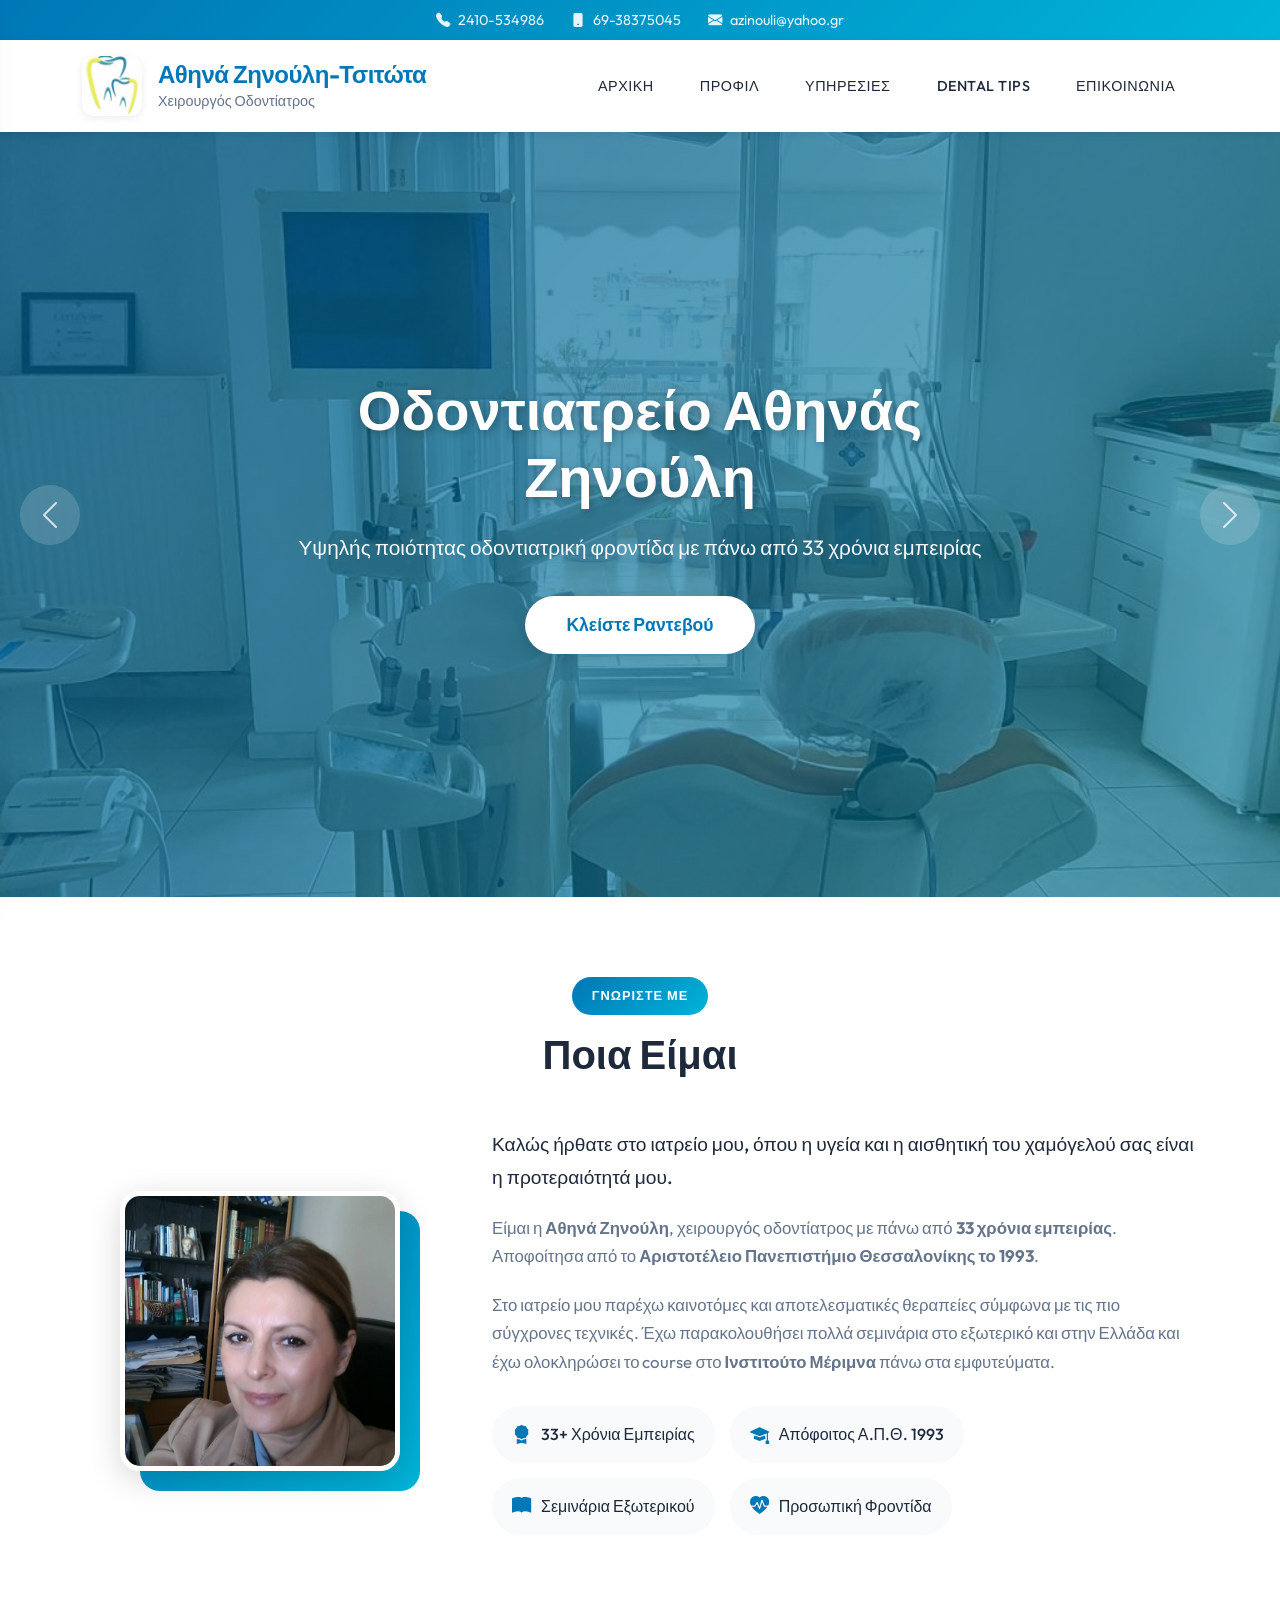
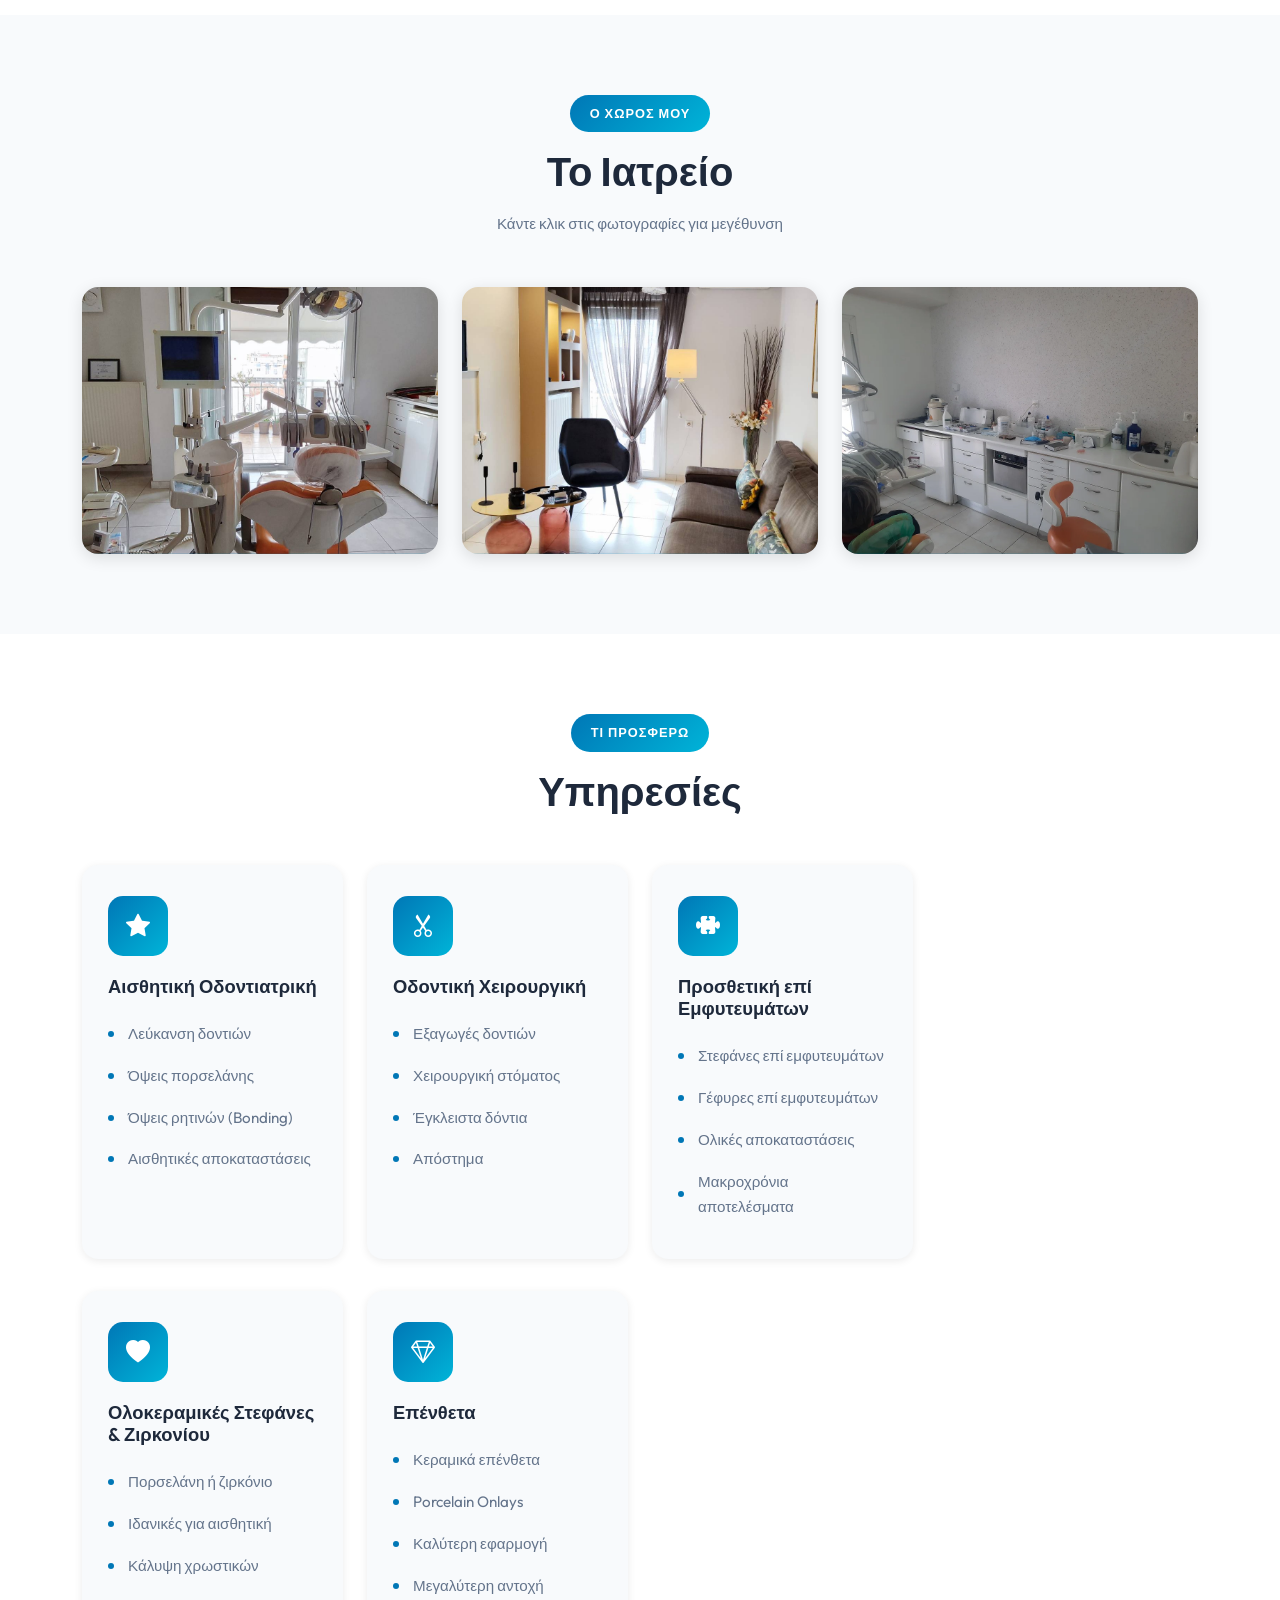
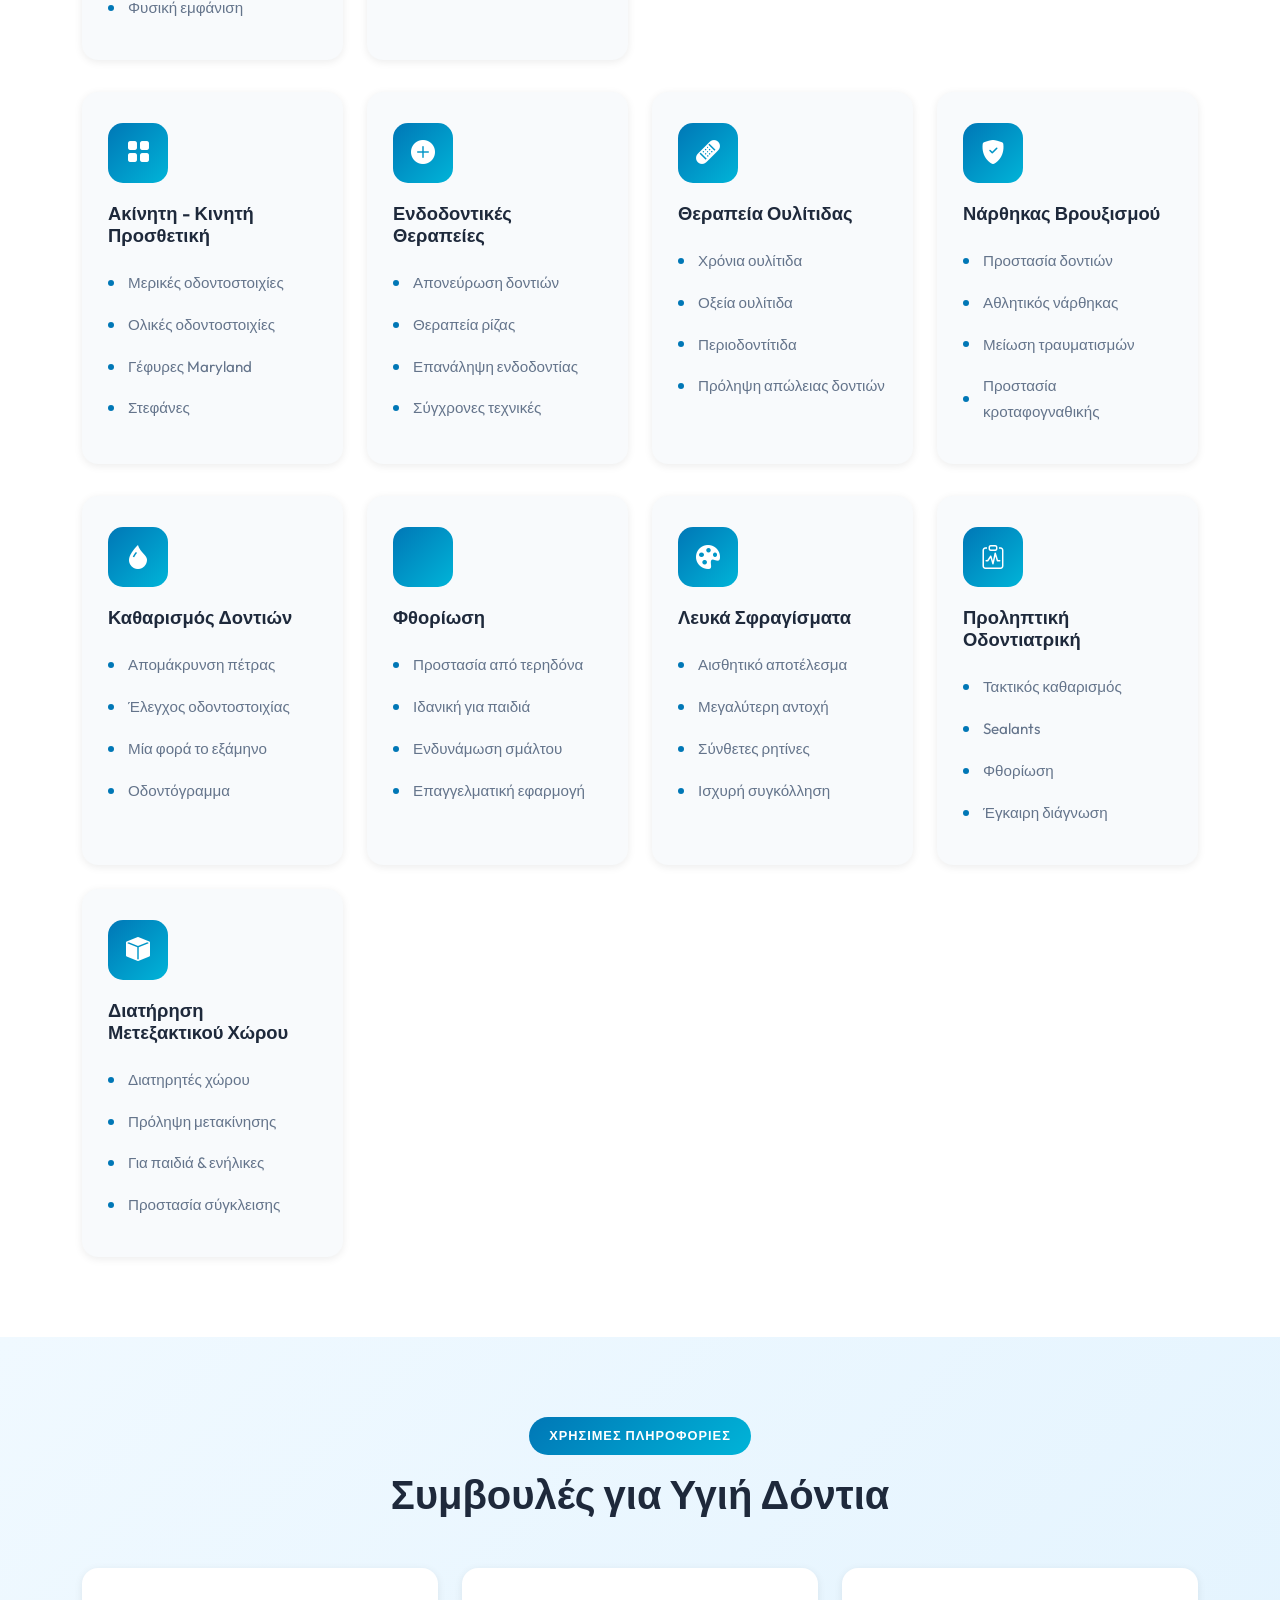
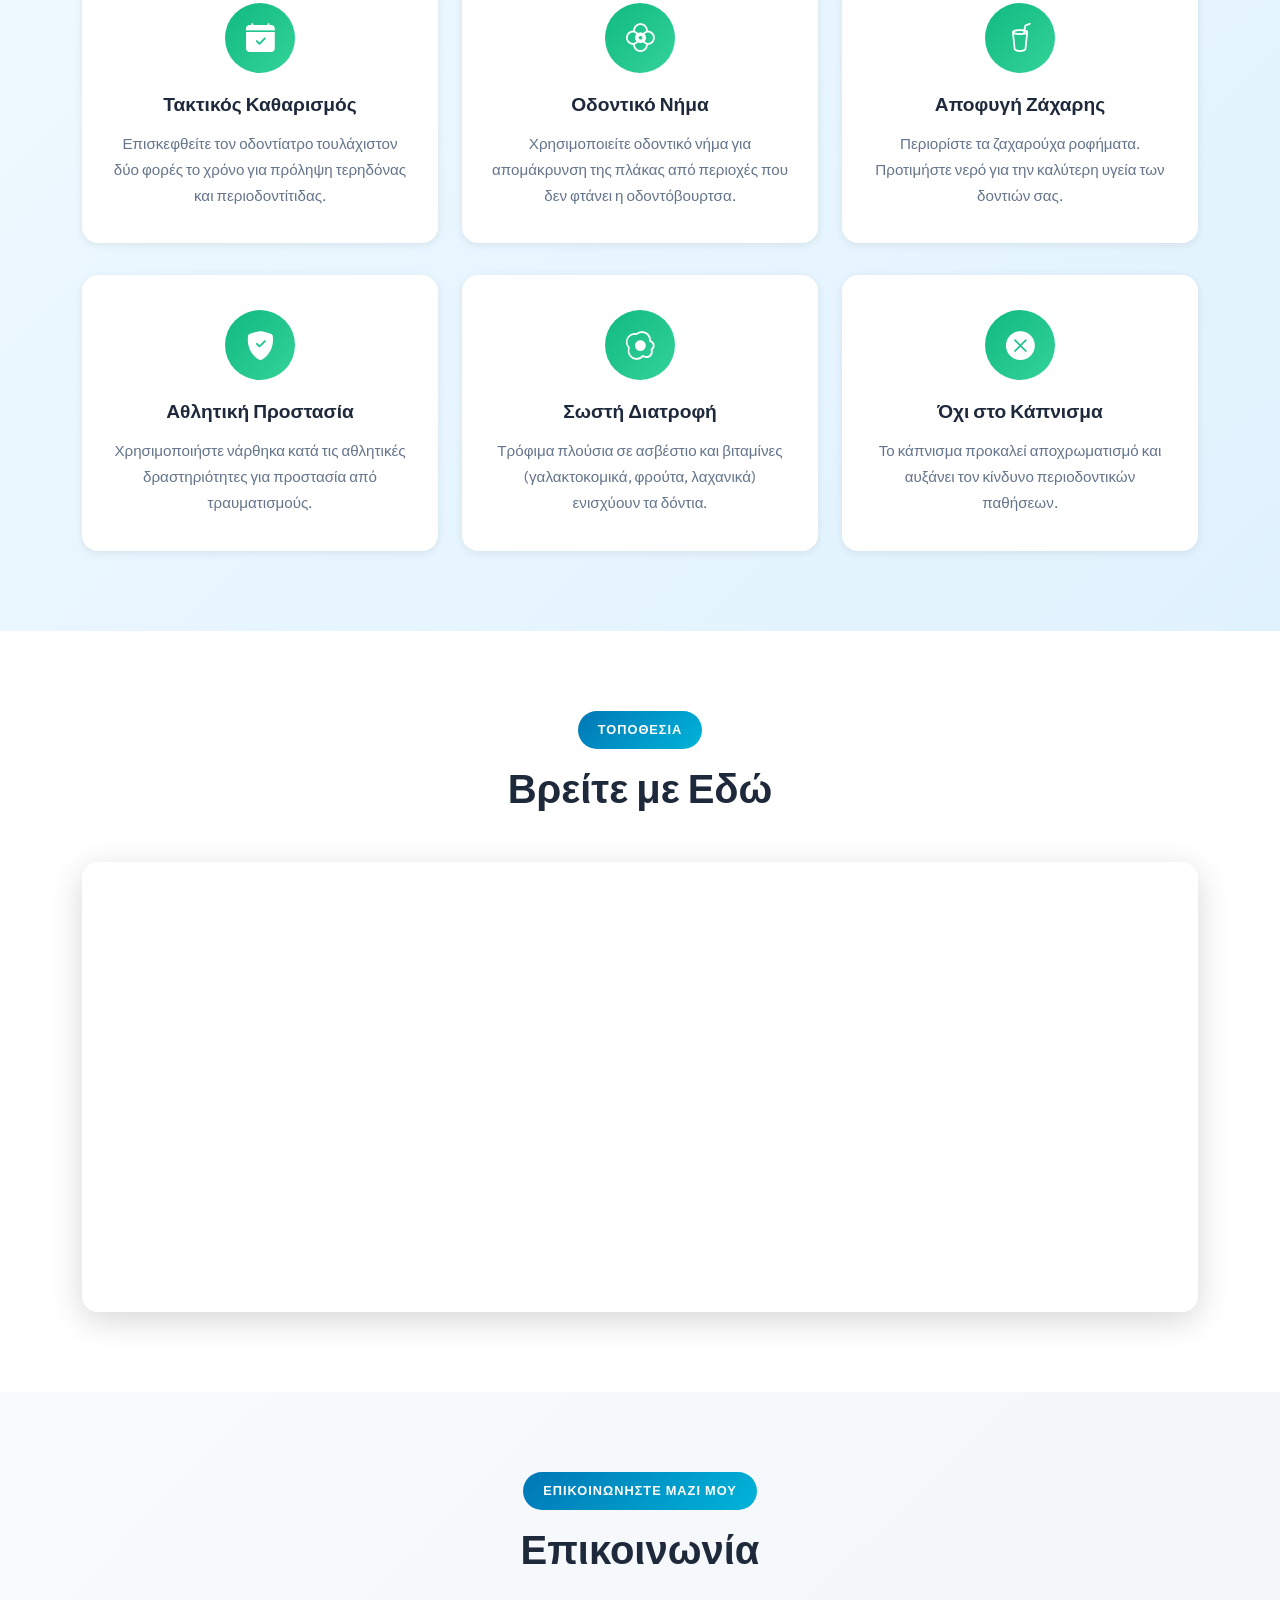
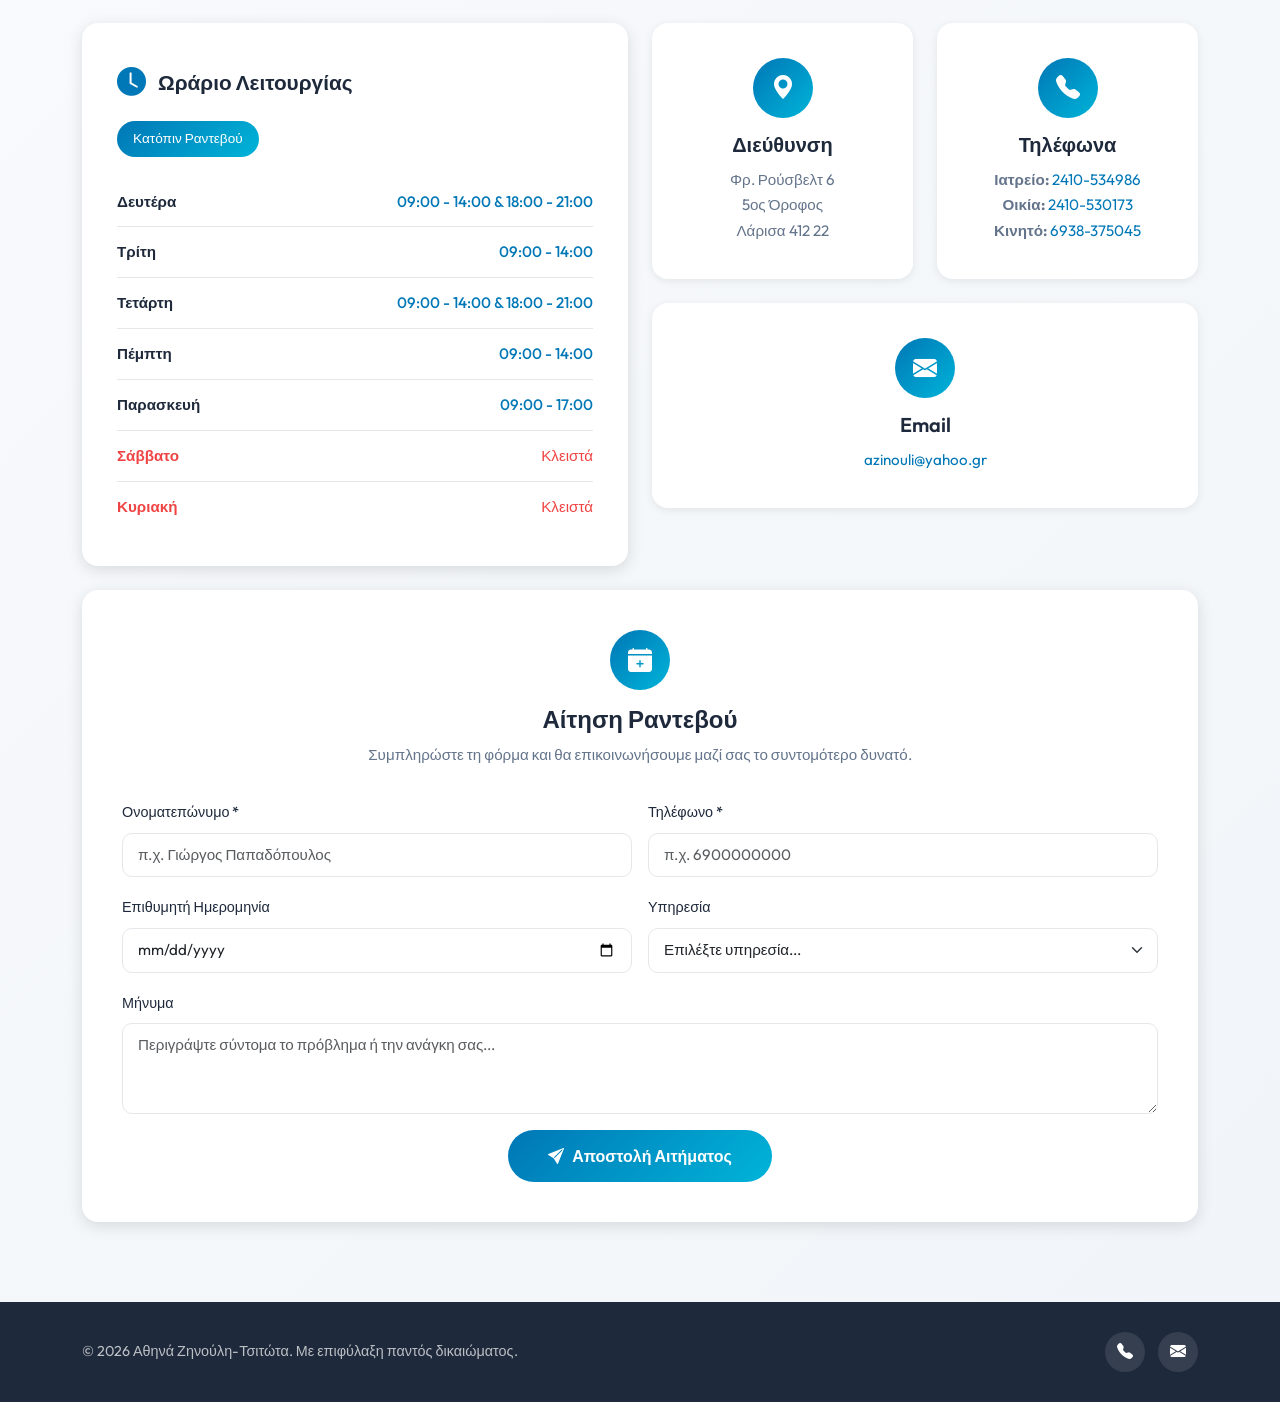
==== commit 45aa3cad: "Applied 10 website improvements: favicon, OG tags, active nav style, carousel pause fix, main tag sc" ====
--- a/index.html
+++ b/index.html
@@ -5,8 +5,19 @@
     <meta charset="UTF-8">
     <meta name="viewport" content="width=device-width, initial-scale=1.0">
     <meta name="description"
-        content="Οδοντιατρείο Αθηνάς Ζηνούλη - Υψηλής ποιότητας οδοντιατρικές υπηρεσίες στη Λάρισα. Πάνω από 30 χρόνια εμπειρίας.">
+        content="Οδοντιατρείο Αθηνάς Ζηνούλη - Υψηλής ποιότητας οδοντιατρικές υπηρεσίες στη Λάρισα. Πάνω από 33 χρόνια εμπειρίας.">
     <title>Οδοντιατρείο Αθηνάς Ζηνούλη | Λάρισα</title>
+    <link rel="icon" type="image/jpeg" href="photos/logo_enhanced.jpg">
+
+    <!-- Open Graph / Social Sharing -->
+    <meta property="og:type" content="website">
+    <meta property="og:title" content="Οδοντιατρείο Αθηνάς Ζηνούλη | Λάρισα">
+    <meta property="og:description" content="Υψηλής ποιότητας οδοντιατρική φροντίδα με πάνω από 33 χρόνια εμπειρίας στη Λάρισα.">
+    <meta property="og:image" content="photos/logo_enhanced.jpg">
+    <meta name="twitter:card" content="summary_large_image">
+    <meta name="twitter:title" content="Οδοντιατρείο Αθηνάς Ζηνούλη | Λάρισα">
+    <meta name="twitter:description" content="Υψηλής ποιότητας οδοντιατρική φροντίδα με πάνω από 33 χρόνια εμπειρίας στη Λάρισα.">
+    <meta name="twitter:image" content="photos/logo_enhanced.jpg">
     <link rel="stylesheet" href="https://cdn.jsdelivr.net/npm/bootstrap@5.3.0/dist/css/bootstrap.min.css">
     <link rel="stylesheet" href="styles.css">
     <link rel="stylesheet" href="https://cdn.jsdelivr.net/npm/bootstrap-icons/font/bootstrap-icons.css">
@@ -94,7 +105,7 @@
         <div class="hero" id="home">
             <!-- Background Carousel -->
             <div id="heroCarousel" class="carousel slide" data-bs-ride="carousel" data-bs-interval="5000"
-                data-bs-pause="false">
+                data-bs-pause="hover">
                 <div class="carousel-inner">
                     <div class="carousel-item active">
                         <img src="photos/img-20231027-15464427-10-2023-02-00-58.jpg" class="d-block w-100"
@@ -128,10 +139,6 @@
                 </div>
             </div>
         </div>
-    </main>
-
-    <!-- Fix the initial delay issue -->
-
 
     <!-- About Section -->
     <section id="about" class="about-us">
@@ -145,7 +152,7 @@
                 <div class="col-lg-4 text-center mb-4 mb-lg-0">
                     <div class="profile-wrapper">
                         <img src="photos/profile1.jpg" alt="Αθηνά Ζηνούλη - Οδοντίατρος"
-                            class="profile-photo img-fluid">
+                            class="profile-photo img-fluid" loading="lazy">
                         <div class="profile-decoration"></div>
                     </div>
                 </div>
@@ -204,7 +211,7 @@
                     <div class="gallery-item" data-lightbox="photos/img-20231027-15464427-10-2023-02-00-58.jpg"
                         data-title="Σύγχρονος Εξοπλισμός">
                         <img src="photos/img-20231027-15464427-10-2023-02-00-58.jpg" alt="Οδοντιατρικός Εξοπλισμός"
-                            class="img-fluid">
+                            class="img-fluid" loading="lazy">
                         <div class="gallery-overlay">
                             <i class="bi bi-zoom-in"></i>
                             <span>Σύγχρονος Εξοπλισμός</span>
@@ -215,7 +222,7 @@
                     <div class="gallery-item" data-lightbox="photos/img-20231027-15440827-10-2023-02-00-57.jpg"
                         data-title="Αίθουσα Αναμονής">
                         <img src="photos/img-20231027-15440827-10-2023-02-00-57.jpg" alt="Αίθουσα Αναμονής"
-                            class="img-fluid">
+                            class="img-fluid" loading="lazy">
                         <div class="gallery-overlay">
                             <i class="bi bi-zoom-in"></i>
                             <span>Αίθουσα Αναμονής</span>
@@ -225,7 +232,7 @@
                 <div class="col-md-4">
                     <div class="gallery-item" data-lightbox="photos/20241105-13494622-11-2024-10-42-59.webp"
                         data-title="Κλινική">
-                        <img src="photos/20241105-13494622-11-2024-10-42-59.webp" alt="Κλινική" class="img-fluid">
+                        <img src="photos/20241105-13494622-11-2024-10-42-59.webp" alt="Κλινική" class="img-fluid" loading="lazy">
                         <div class="gallery-overlay">
                             <i class="bi bi-zoom-in"></i>
                             <span>Κλινική</span>
@@ -297,50 +304,8 @@
                         </ul>
                     </div>
                 </div>
-                <div class="col-md-4 col-lg-3">
-                    <div class="service-card">
-                        <div class="service-icon">
-                            <i class="bi bi-sun-fill"></i>
-                        </div>
-                        <h4>Λεύκανση</h4>
-                        <ul>
-                            <li>Επαγγελματική λεύκανση</li>
-                            <li>Στο ιατρείο ή στο σπίτι</li>
-                            <li>Ασφαλείς διαδικασίες</li>
-                            <li>Θεαματικά αποτελέσματα</li>
-                        </ul>
-                    </div>
-                </div>
             </div>
             <div class="row g-4 mt-2">
-                <div class="col-md-4 col-lg-3">
-                    <div class="service-card">
-                        <div class="service-icon">
-                            <i class="bi bi-brush-fill"></i>
-                        </div>
-                        <h4>Bonding Ρητινών</h4>
-                        <ul>
-                            <li>Διόρθωση σχήματος</li>
-                            <li>Κάλυψη ρωγμών</li>
-                            <li>Αισθητική βελτίωση</li>
-                            <li>Γρήγορη διαδικασία</li>
-                        </ul>
-                    </div>
-                </div>
-                <div class="col-md-4 col-lg-3">
-                    <div class="service-card">
-                        <div class="service-icon">
-                            <i class="bi bi-stars"></i>
-                        </div>
-                        <h4>Όψεις Πορσελάνης</h4>
-                        <ul>
-                            <li>Βελτίωση σχήματος</li>
-                            <li>Διόρθωση χρώματος</li>
-                            <li>Φυσικό αποτέλεσμα</li>
-                            <li>Μακροχρόνια αντοχή</li>
-                        </ul>
-                    </div>
-                </div>
                 <div class="col-md-4 col-lg-3">
                     <div class="service-card">
                         <div class="service-icon">
@@ -679,14 +644,71 @@
                     </div>
                 </div>
             </div>
+
+            <!-- Appointment Form -->
+            <div class="row mt-4">
+                <div class="col-12">
+                    <div class="appointment-form-card">
+                        <div class="form-header">
+                            <div class="contact-icon">
+                                <i class="bi bi-calendar-plus-fill"></i>
+                            </div>
+                            <h4>Αίτηση Ραντεβού</h4>
+                            <p>Συμπληρώστε τη φόρμα και θα επικοινωνήσουμε μαζί σας το συντομότερο δυνατό.</p>
+                        </div>
+                        <form id="appointmentForm" class="appointment-form" novalidate>
+                            <div class="row g-3">
+                                <div class="col-md-6">
+                                    <label for="form-name" class="form-label">Ονοματεπώνυμο *</label>
+                                    <input type="text" class="form-control" id="form-name" placeholder="π.χ. Γιώργος Παπαδόπουλος" required>
+                                </div>
+                                <div class="col-md-6">
+                                    <label for="form-phone" class="form-label">Τηλέφωνο *</label>
+                                    <input type="tel" class="form-control" id="form-phone" placeholder="π.χ. 6900000000" required>
+                                </div>
+                                <div class="col-md-6">
+                                    <label for="form-date" class="form-label">Επιθυμητή Ημερομηνία</label>
+                                    <input type="date" class="form-control" id="form-date">
+                                </div>
+                                <div class="col-md-6">
+                                    <label for="form-service" class="form-label">Υπηρεσία</label>
+                                    <select class="form-select" id="form-service">
+                                        <option value="" selected>Επιλέξτε υπηρεσία...</option>
+                                        <option>Αισθητική Οδοντιατρική</option>
+                                        <option>Οδοντική Χειρουργική</option>
+                                        <option>Εμφυτεύματα</option>
+                                        <option>Ενδοδοντικές Θεραπείες</option>
+                                        <option>Καθαρισμός Δοντιών</option>
+                                        <option>Άλλο</option>
+                                    </select>
+                                </div>
+                                <div class="col-12">
+                                    <label for="form-message" class="form-label">Μήνυμα</label>
+                                    <textarea class="form-control" id="form-message" rows="3" placeholder="Περιγράψτε σύντομα το πρόβλημα ή την ανάγκη σας..."></textarea>
+                                </div>
+                                <div class="col-12 text-center">
+                                    <button type="submit" class="btn btn-submit-form">
+                                        <i class="bi bi-send-fill me-2"></i>Αποστολή Αιτήματος
+                                    </button>
+                                </div>
+                                <div id="form-success" class="col-12 form-success-msg d-none">
+                                    <i class="bi bi-check-circle-fill me-2"></i>Το αίτημά σας στάλθηκε επιτυχώς! Θα επικοινωνήσουμε μαζί σας σύντομα.
+                                </div>
+                            </div>
+                        </form>
+                    </div>
+                </div>
+            </div>
         </div>
     </section>
+
+    </main>
 
     <footer class="footer">
         <div class="container">
             <div class="row align-items-center">
                 <div class="col-md-6 text-center text-md-start">
-                    <p class="mb-0">&copy; 2025 Αθηνά Ζηνούλη-Τσιτώτα. Με επιφύλαξη παντός δικαιώματος.</p>
+                    <p class="mb-0">&copy; 2026 Αθηνά Ζηνούλη-Τσιτώτα. Με επιφύλαξη παντός δικαιώματος.</p>
                 </div>
                 <div class="col-md-6 text-center text-md-end">
                     <div class="footer-social">
--- a/styles.css
+++ b/styles.css
@@ -124,7 +124,8 @@
     letter-spacing: 0.5px;
 }
 
-.header-nav .nav-link:hover {
+.header-nav .nav-link:hover,
+.header-nav .nav-link.active {
     background: var(--gradient-primary);
     color: white !important;
     transform: translateY(-2px);
@@ -317,6 +318,8 @@
     justify-content: center;
     background: linear-gradient(135deg, rgba(0, 119, 182, 0.6) 0%, rgba(0, 180, 216, 0.4) 100%);
     z-index: 10;
+    pointer-events: none;
+    /* Allow clicks to pass through to carousel controls */
 }
 
 .hero-content {
@@ -324,6 +327,7 @@
     color: white;
     max-width: 800px;
     padding: 40px;
+    pointer-events: none;
 }
 
 .hero-content h1 {
@@ -356,6 +360,10 @@
     box-shadow: var(--shadow-md);
     animation: fadeInUp 1s ease 0.4s;
     animation-fill-mode: both;
+    pointer-events: auto;
+    /* Re-enable clicks for the button */
+    position: relative;
+    z-index: 30;
 }
 
 .btn-hero:hover {
@@ -374,6 +382,11 @@
         opacity: 1;
         transform: translateY(0);
     }
+}
+
+/* Ensure carousel transition is smooth */
+.carousel-item {
+    transition: transform 0.6s ease-in-out;
 }
 
 .carousel-control-prev,
@@ -390,6 +403,9 @@
     transition: var(--transition);
     z-index: 20;
     /* Higher than hero-overlay (10) */
+    pointer-events: auto;
+    /* Ensure clickable */
+    cursor: pointer;
 }
 
 .carousel-control-prev:hover,
@@ -980,6 +996,90 @@
     color: #ef4444;
 }
 
+/* ===== APPOINTMENT FORM ===== */
+.appointment-form-card {
+    background: var(--bg-white);
+    padding: 40px;
+    border-radius: var(--border-radius);
+    box-shadow: var(--shadow-md);
+}
+
+.form-header {
+    text-align: center;
+    margin-bottom: 30px;
+}
+
+.form-header .contact-icon {
+    margin: 0 auto 15px;
+}
+
+.form-header h4 {
+    font-size: 1.5rem;
+    color: var(--text-dark);
+    margin-bottom: 8px;
+}
+
+.form-header p {
+    font-size: 0.95rem;
+    margin: 0;
+}
+
+.appointment-form .form-label {
+    font-weight: 500;
+    color: var(--text-dark);
+    font-size: 0.9rem;
+}
+
+.appointment-form .form-control,
+.appointment-form .form-select {
+    border-radius: 10px;
+    border: 1.5px solid #e5e7eb;
+    padding: 10px 15px;
+    font-family: 'Outfit', sans-serif;
+    font-size: 0.95rem;
+    transition: var(--transition);
+}
+
+.appointment-form .form-control:focus,
+.appointment-form .form-select:focus {
+    border-color: var(--primary);
+    box-shadow: 0 0 0 3px rgba(0, 119, 182, 0.12);
+}
+
+.btn-submit-form {
+    background: var(--gradient-primary);
+    color: white;
+    border: none;
+    padding: 14px 40px;
+    border-radius: 50px;
+    font-weight: 600;
+    font-size: 1rem;
+    font-family: 'Outfit', sans-serif;
+    transition: var(--transition);
+    cursor: pointer;
+}
+
+.btn-submit-form:hover {
+    transform: translateY(-2px);
+    box-shadow: var(--shadow-md);
+    color: white;
+}
+
+.form-success-msg {
+    background: linear-gradient(135deg, #10b981 0%, #059669 100%);
+    color: white;
+    padding: 15px 20px;
+    border-radius: 10px;
+    font-weight: 500;
+    text-align: center;
+}
+
+@media (max-width: 768px) {
+    .appointment-form-card {
+        padding: 25px 20px;
+    }
+}
+
 /* ===== FOOTER ===== */
 .footer {
     background: var(--text-dark);
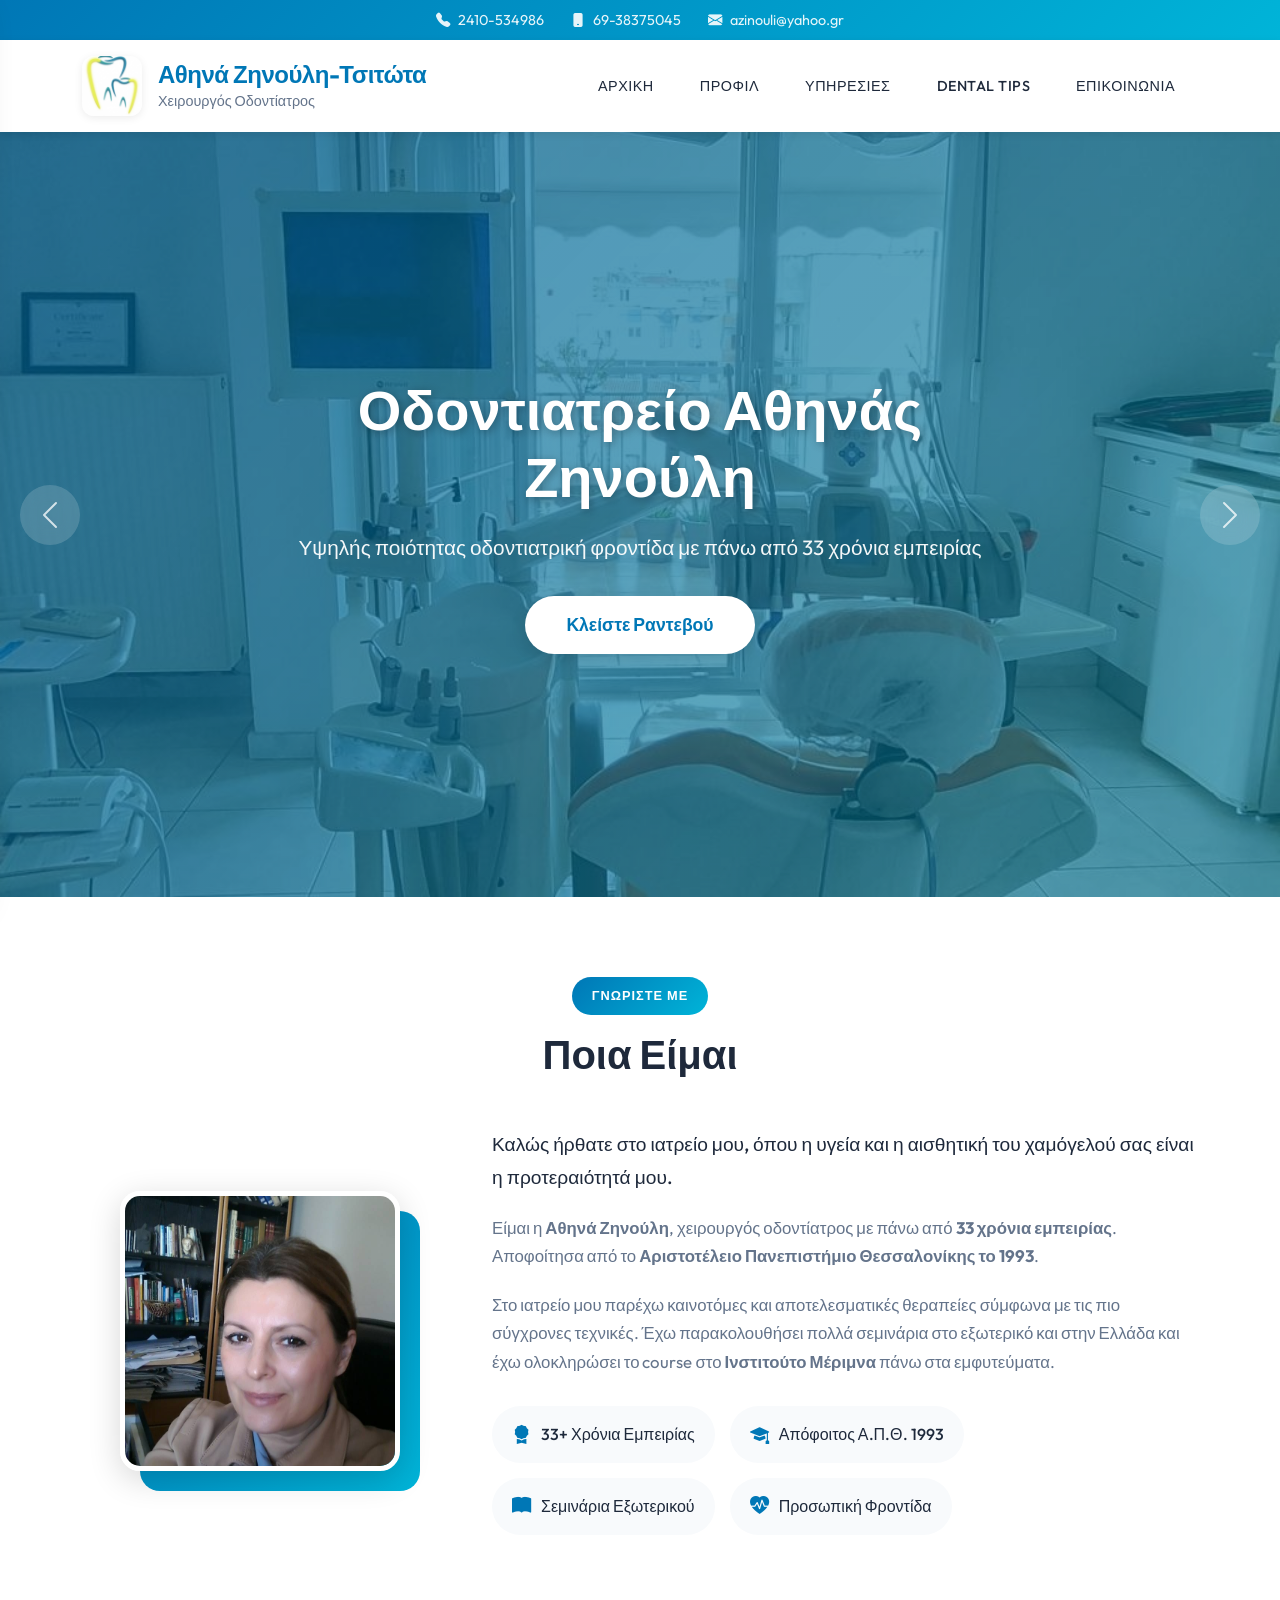
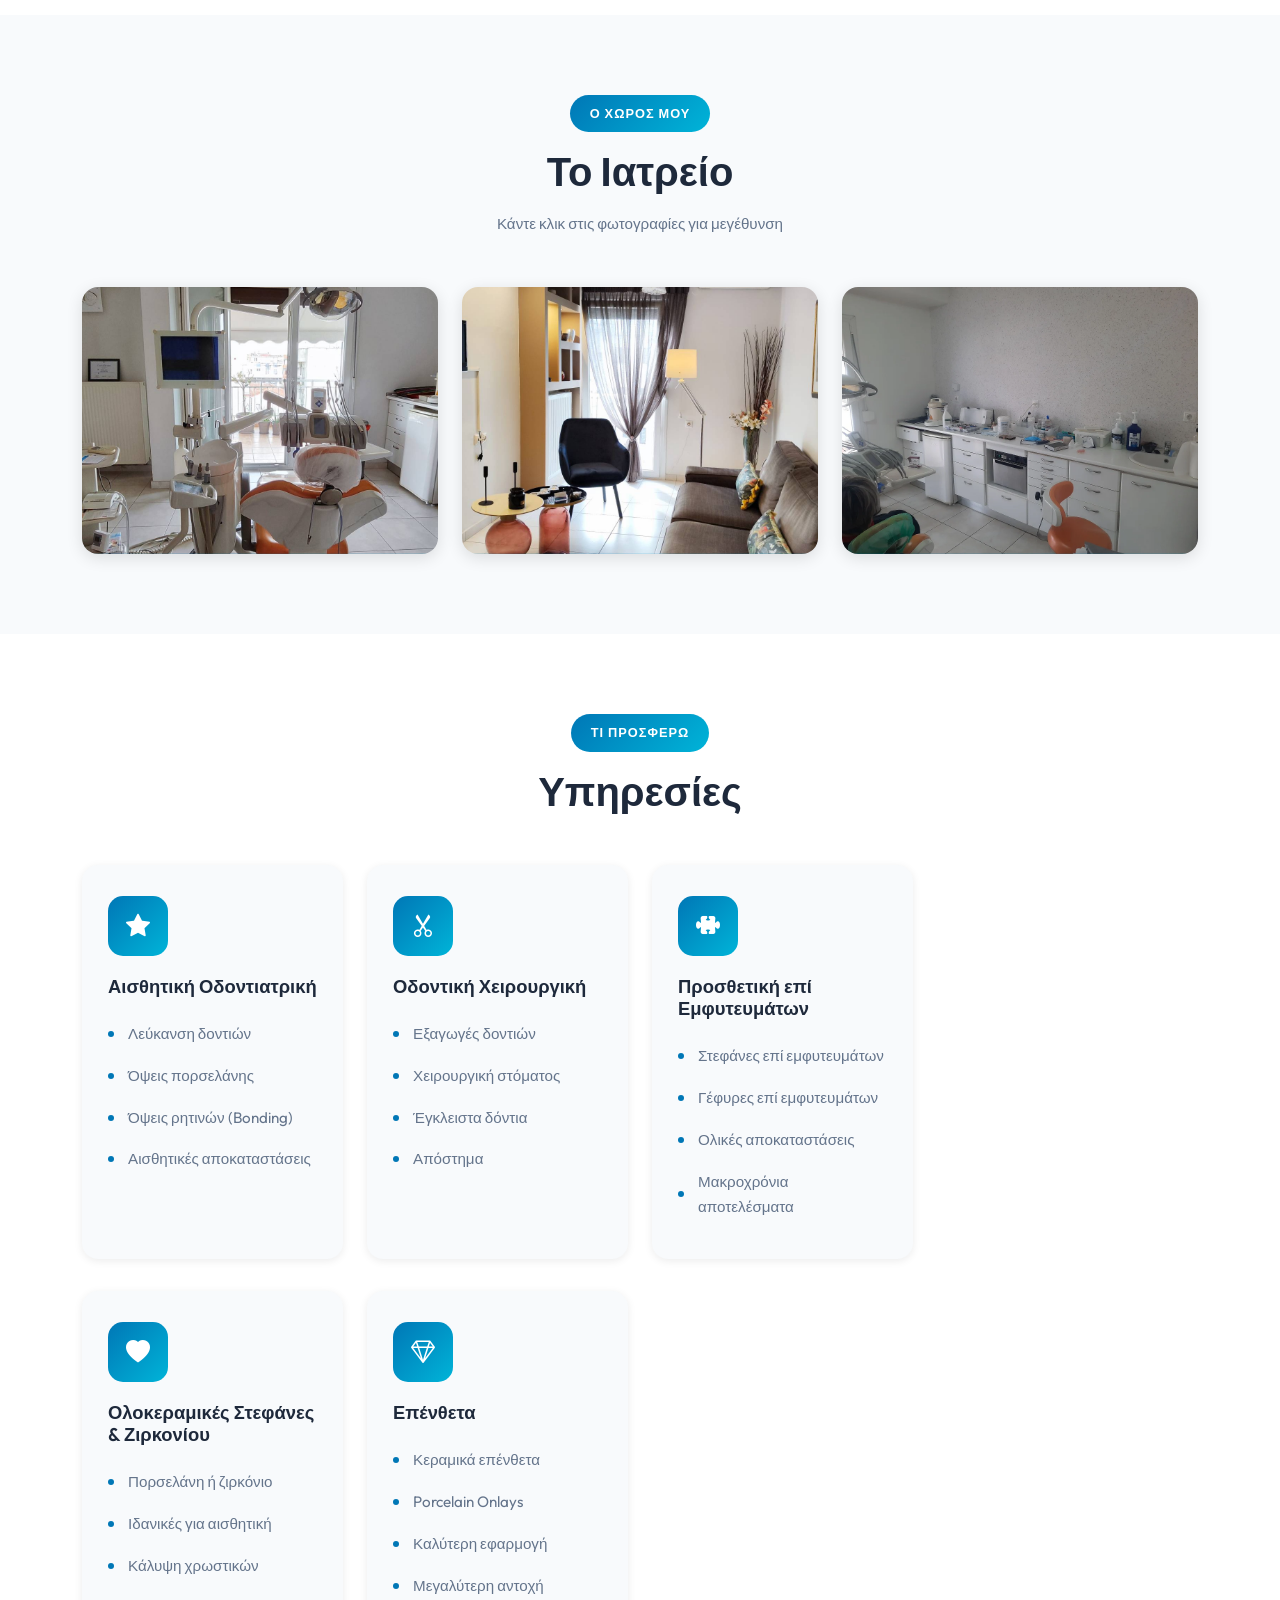
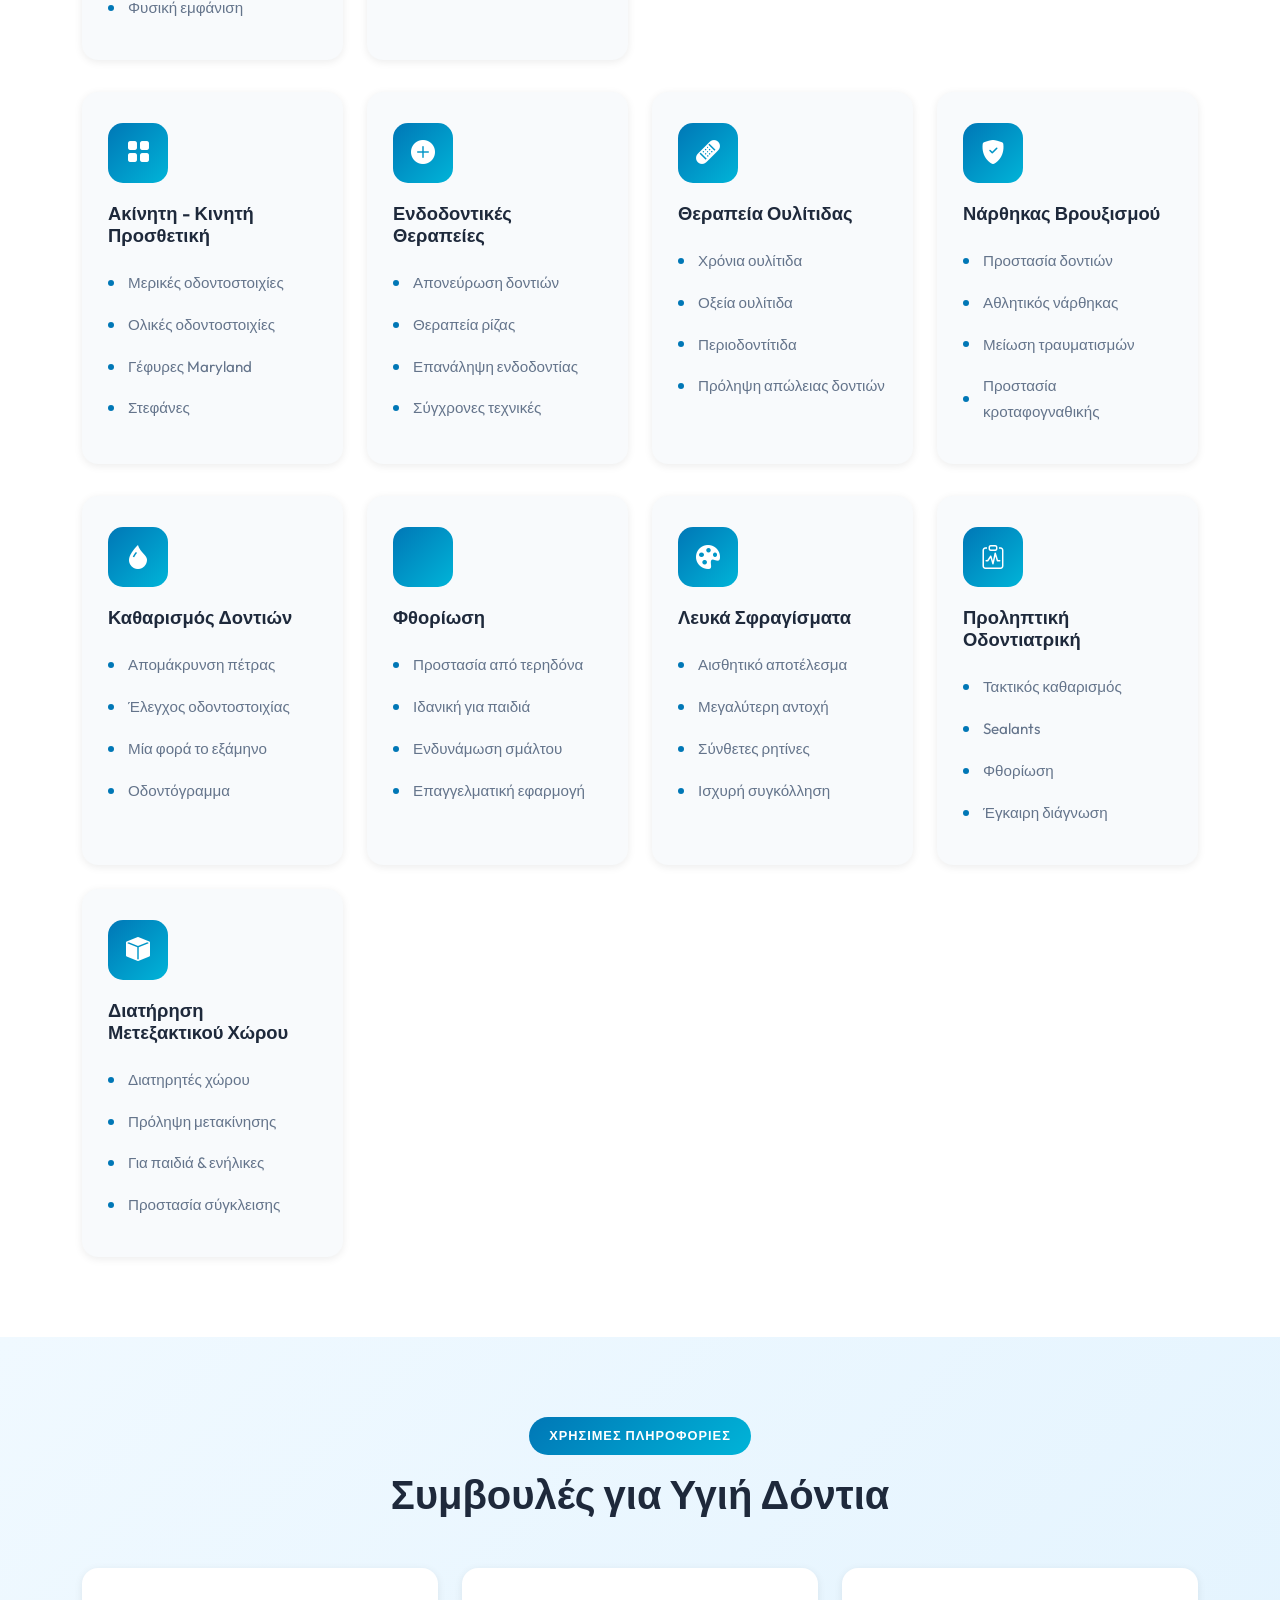
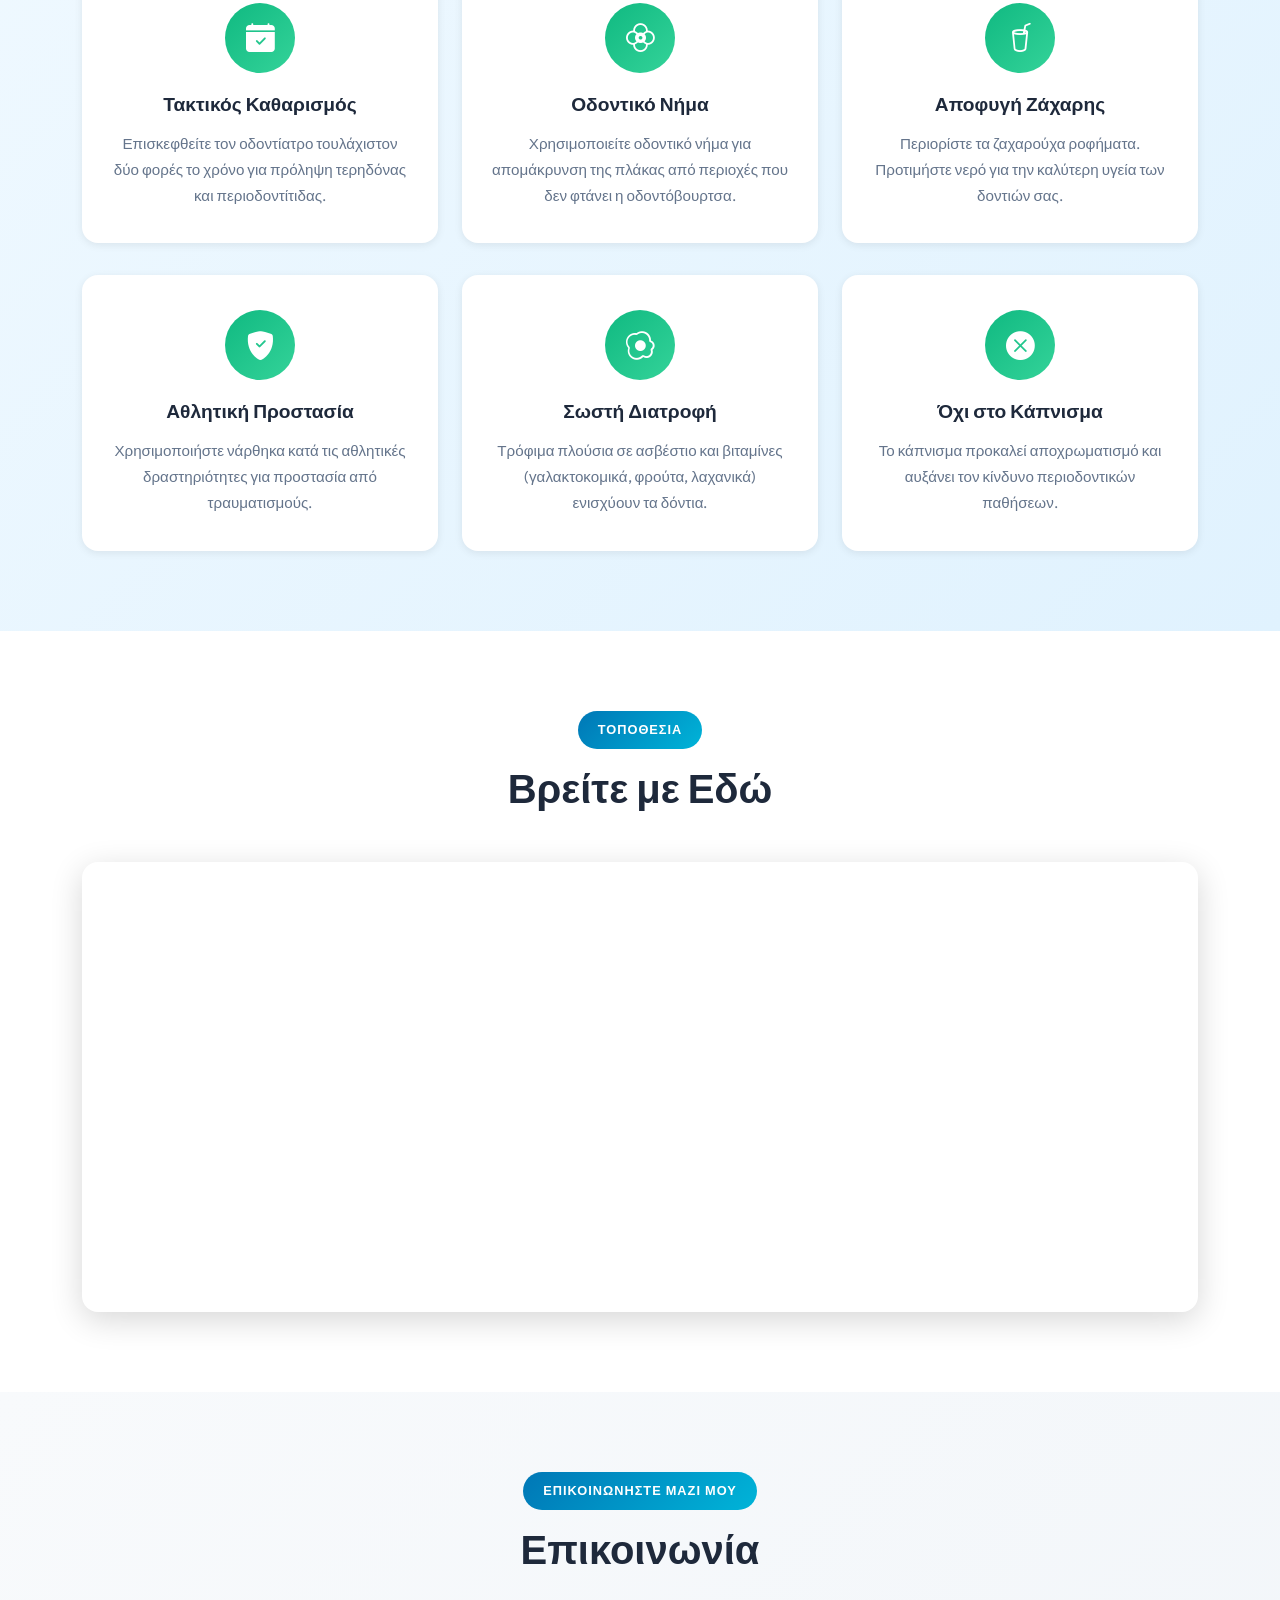
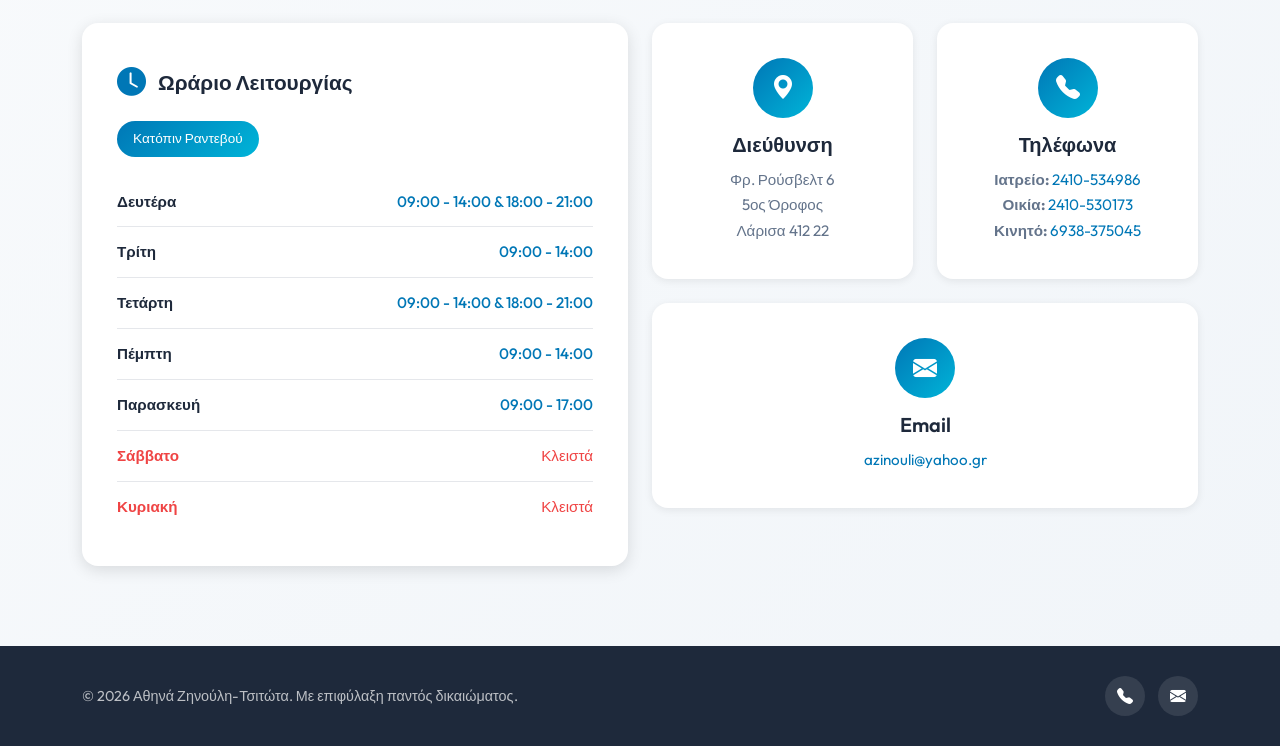
==== commit 806e0e28: "Removed appointment form from contact section Co-Authored-By: Claude Sonnet 4.6 <noreply@anthropic.c" ====
--- a/index.html
+++ b/index.html
@@ -645,60 +645,6 @@
                 </div>
             </div>
 
-            <!-- Appointment Form -->
-            <div class="row mt-4">
-                <div class="col-12">
-                    <div class="appointment-form-card">
-                        <div class="form-header">
-                            <div class="contact-icon">
-                                <i class="bi bi-calendar-plus-fill"></i>
-                            </div>
-                            <h4>Αίτηση Ραντεβού</h4>
-                            <p>Συμπληρώστε τη φόρμα και θα επικοινωνήσουμε μαζί σας το συντομότερο δυνατό.</p>
-                        </div>
-                        <form id="appointmentForm" class="appointment-form" novalidate>
-                            <div class="row g-3">
-                                <div class="col-md-6">
-                                    <label for="form-name" class="form-label">Ονοματεπώνυμο *</label>
-                                    <input type="text" class="form-control" id="form-name" placeholder="π.χ. Γιώργος Παπαδόπουλος" required>
-                                </div>
-                                <div class="col-md-6">
-                                    <label for="form-phone" class="form-label">Τηλέφωνο *</label>
-                                    <input type="tel" class="form-control" id="form-phone" placeholder="π.χ. 6900000000" required>
-                                </div>
-                                <div class="col-md-6">
-                                    <label for="form-date" class="form-label">Επιθυμητή Ημερομηνία</label>
-                                    <input type="date" class="form-control" id="form-date">
-                                </div>
-                                <div class="col-md-6">
-                                    <label for="form-service" class="form-label">Υπηρεσία</label>
-                                    <select class="form-select" id="form-service">
-                                        <option value="" selected>Επιλέξτε υπηρεσία...</option>
-                                        <option>Αισθητική Οδοντιατρική</option>
-                                        <option>Οδοντική Χειρουργική</option>
-                                        <option>Εμφυτεύματα</option>
-                                        <option>Ενδοδοντικές Θεραπείες</option>
-                                        <option>Καθαρισμός Δοντιών</option>
-                                        <option>Άλλο</option>
-                                    </select>
-                                </div>
-                                <div class="col-12">
-                                    <label for="form-message" class="form-label">Μήνυμα</label>
-                                    <textarea class="form-control" id="form-message" rows="3" placeholder="Περιγράψτε σύντομα το πρόβλημα ή την ανάγκη σας..."></textarea>
-                                </div>
-                                <div class="col-12 text-center">
-                                    <button type="submit" class="btn btn-submit-form">
-                                        <i class="bi bi-send-fill me-2"></i>Αποστολή Αιτήματος
-                                    </button>
-                                </div>
-                                <div id="form-success" class="col-12 form-success-msg d-none">
-                                    <i class="bi bi-check-circle-fill me-2"></i>Το αίτημά σας στάλθηκε επιτυχώς! Θα επικοινωνήσουμε μαζί σας σύντομα.
-                                </div>
-                            </div>
-                        </form>
-                    </div>
-                </div>
-            </div>
         </div>
     </section>
 
--- a/styles.css
+++ b/styles.css
@@ -996,90 +996,6 @@
     color: #ef4444;
 }
 
-/* ===== APPOINTMENT FORM ===== */
-.appointment-form-card {
-    background: var(--bg-white);
-    padding: 40px;
-    border-radius: var(--border-radius);
-    box-shadow: var(--shadow-md);
-}
-
-.form-header {
-    text-align: center;
-    margin-bottom: 30px;
-}
-
-.form-header .contact-icon {
-    margin: 0 auto 15px;
-}
-
-.form-header h4 {
-    font-size: 1.5rem;
-    color: var(--text-dark);
-    margin-bottom: 8px;
-}
-
-.form-header p {
-    font-size: 0.95rem;
-    margin: 0;
-}
-
-.appointment-form .form-label {
-    font-weight: 500;
-    color: var(--text-dark);
-    font-size: 0.9rem;
-}
-
-.appointment-form .form-control,
-.appointment-form .form-select {
-    border-radius: 10px;
-    border: 1.5px solid #e5e7eb;
-    padding: 10px 15px;
-    font-family: 'Outfit', sans-serif;
-    font-size: 0.95rem;
-    transition: var(--transition);
-}
-
-.appointment-form .form-control:focus,
-.appointment-form .form-select:focus {
-    border-color: var(--primary);
-    box-shadow: 0 0 0 3px rgba(0, 119, 182, 0.12);
-}
-
-.btn-submit-form {
-    background: var(--gradient-primary);
-    color: white;
-    border: none;
-    padding: 14px 40px;
-    border-radius: 50px;
-    font-weight: 600;
-    font-size: 1rem;
-    font-family: 'Outfit', sans-serif;
-    transition: var(--transition);
-    cursor: pointer;
-}
-
-.btn-submit-form:hover {
-    transform: translateY(-2px);
-    box-shadow: var(--shadow-md);
-    color: white;
-}
-
-.form-success-msg {
-    background: linear-gradient(135deg, #10b981 0%, #059669 100%);
-    color: white;
-    padding: 15px 20px;
-    border-radius: 10px;
-    font-weight: 500;
-    text-align: center;
-}
-
-@media (max-width: 768px) {
-    .appointment-form-card {
-        padding: 25px 20px;
-    }
-}
-
 /* ===== FOOTER ===== */
 .footer {
     background: var(--text-dark);
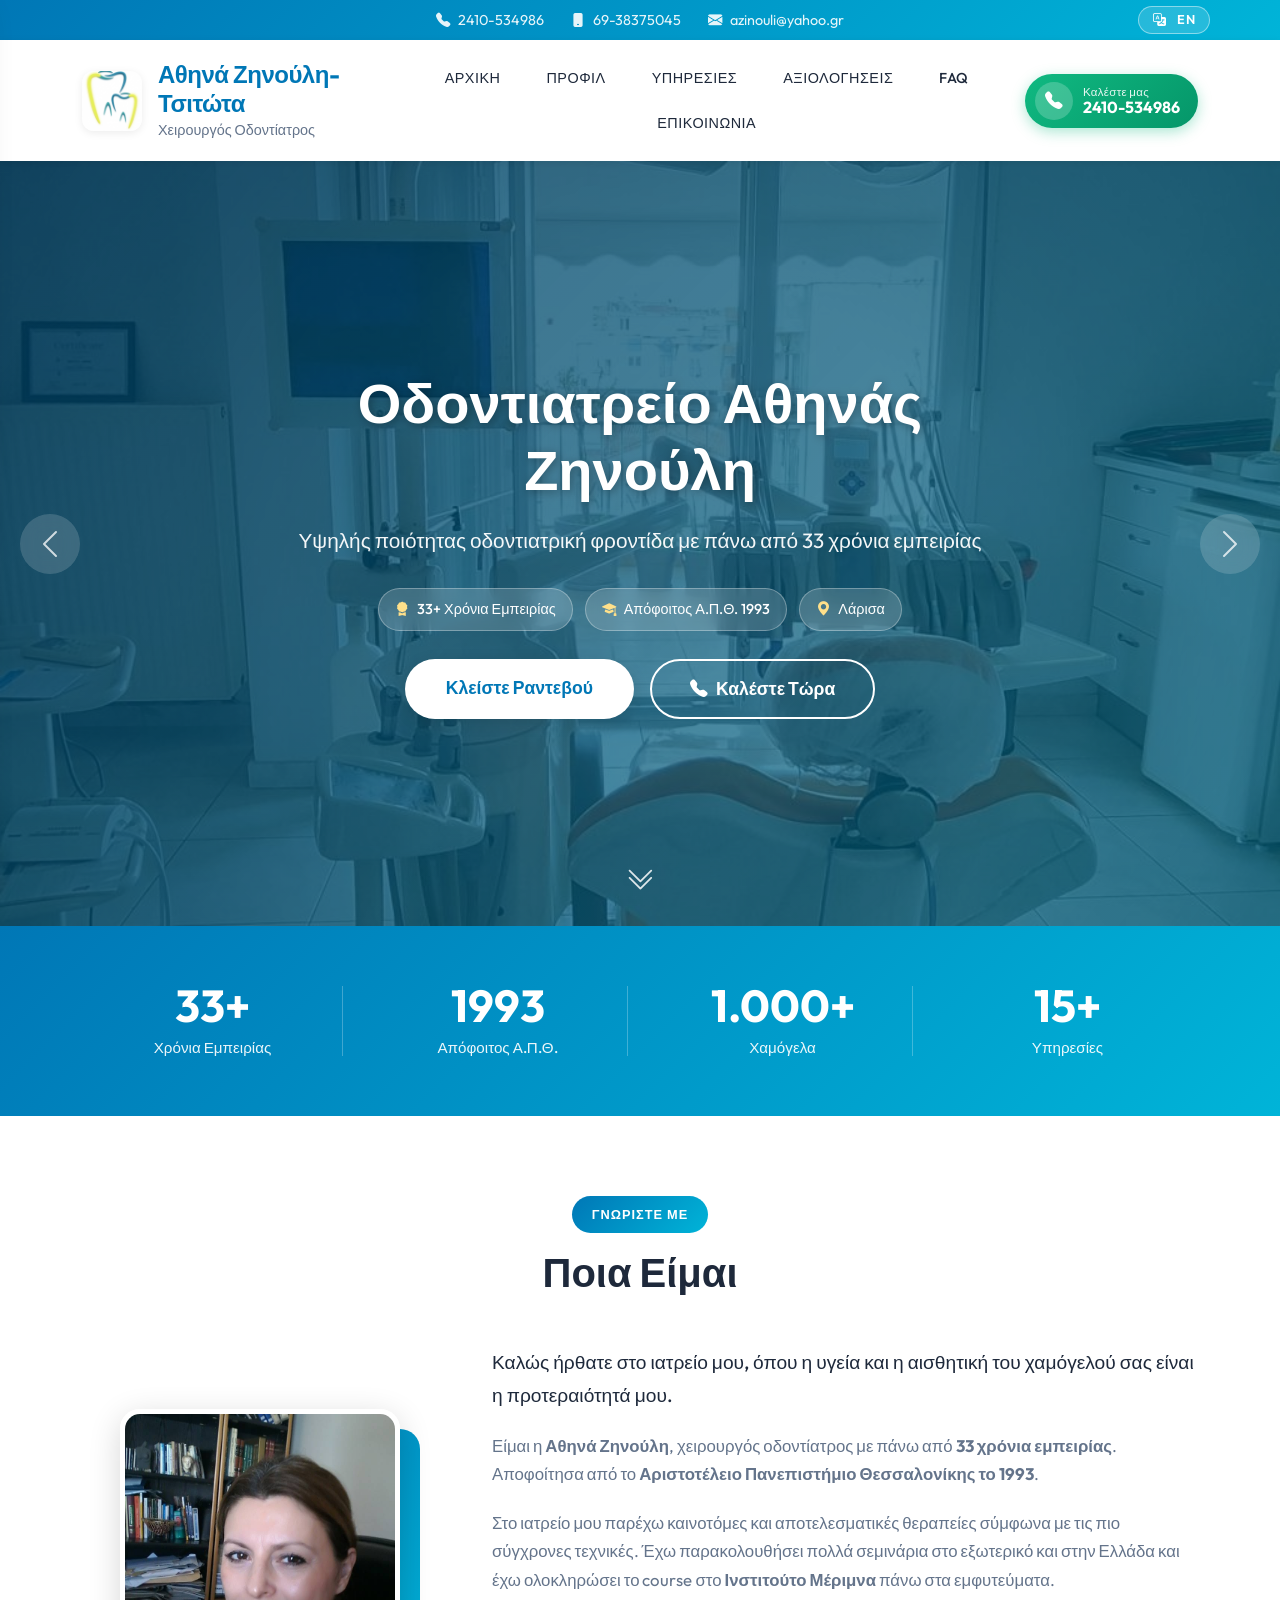
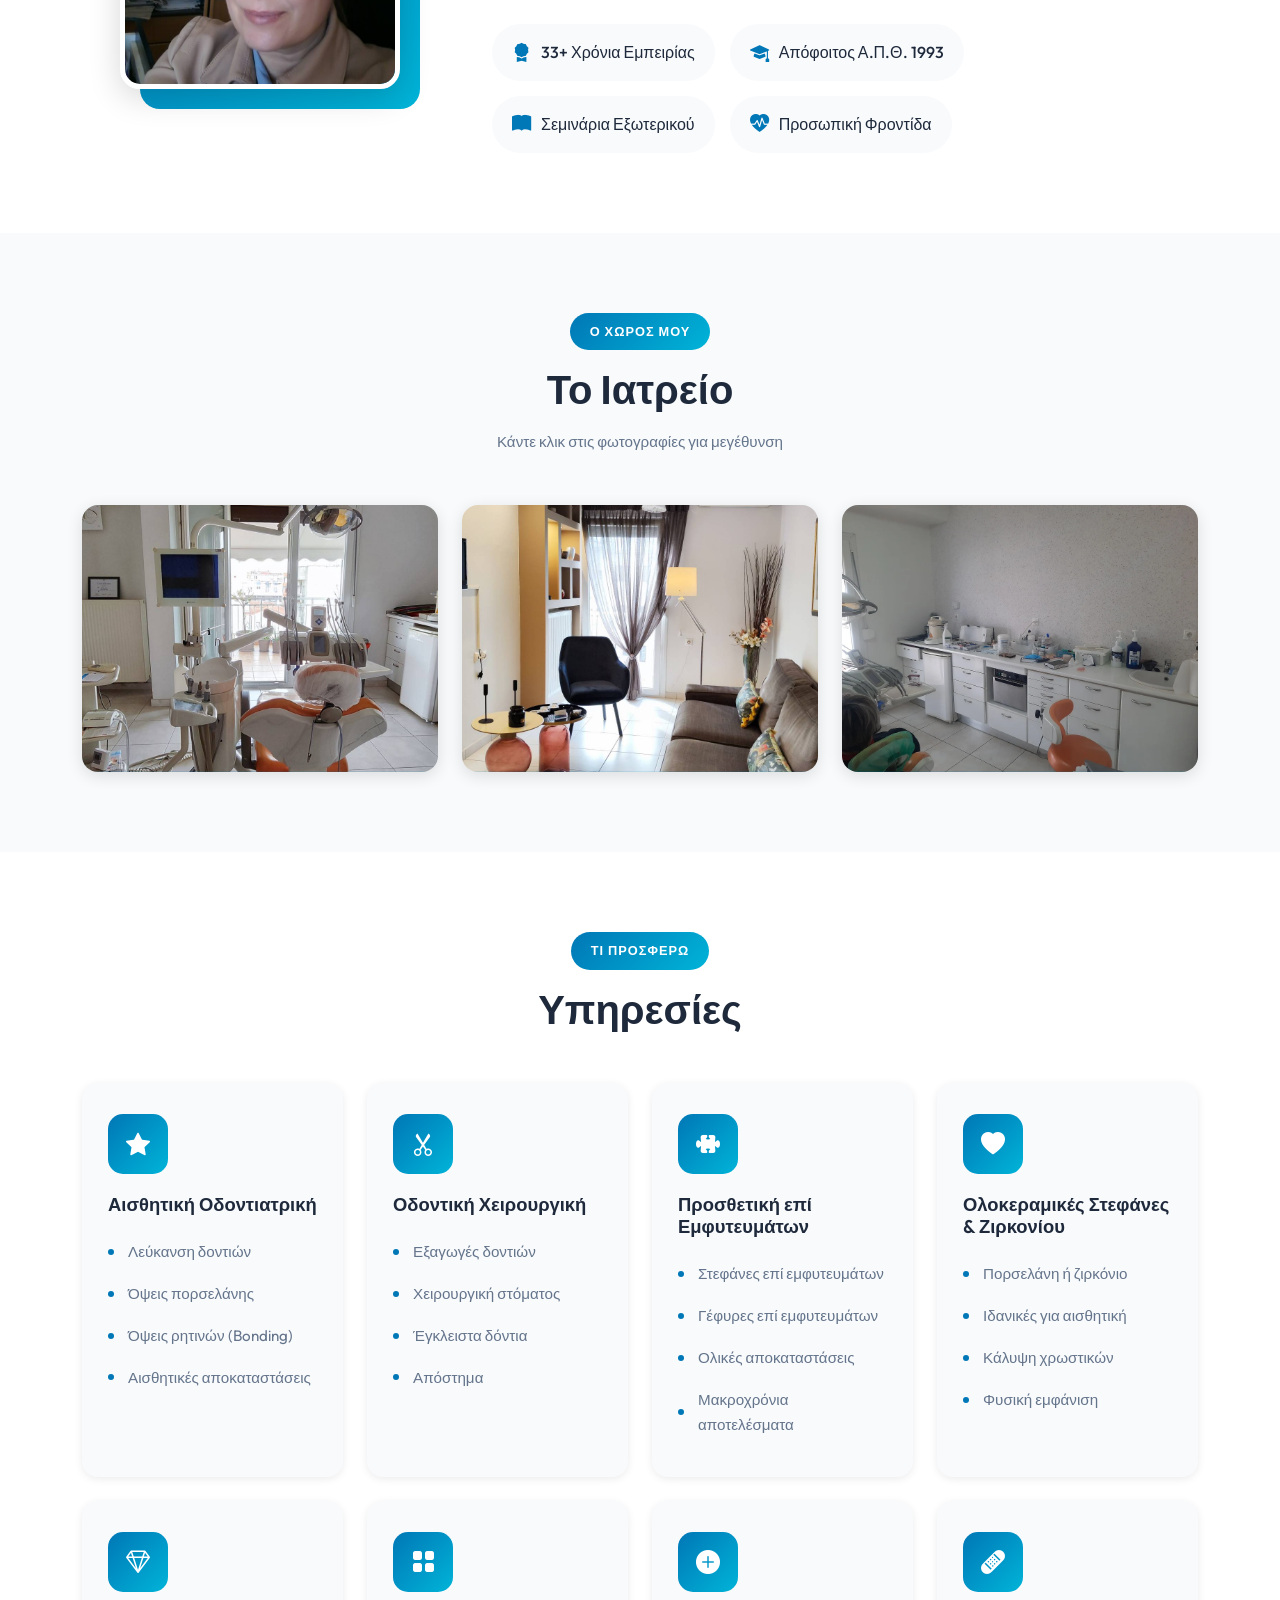
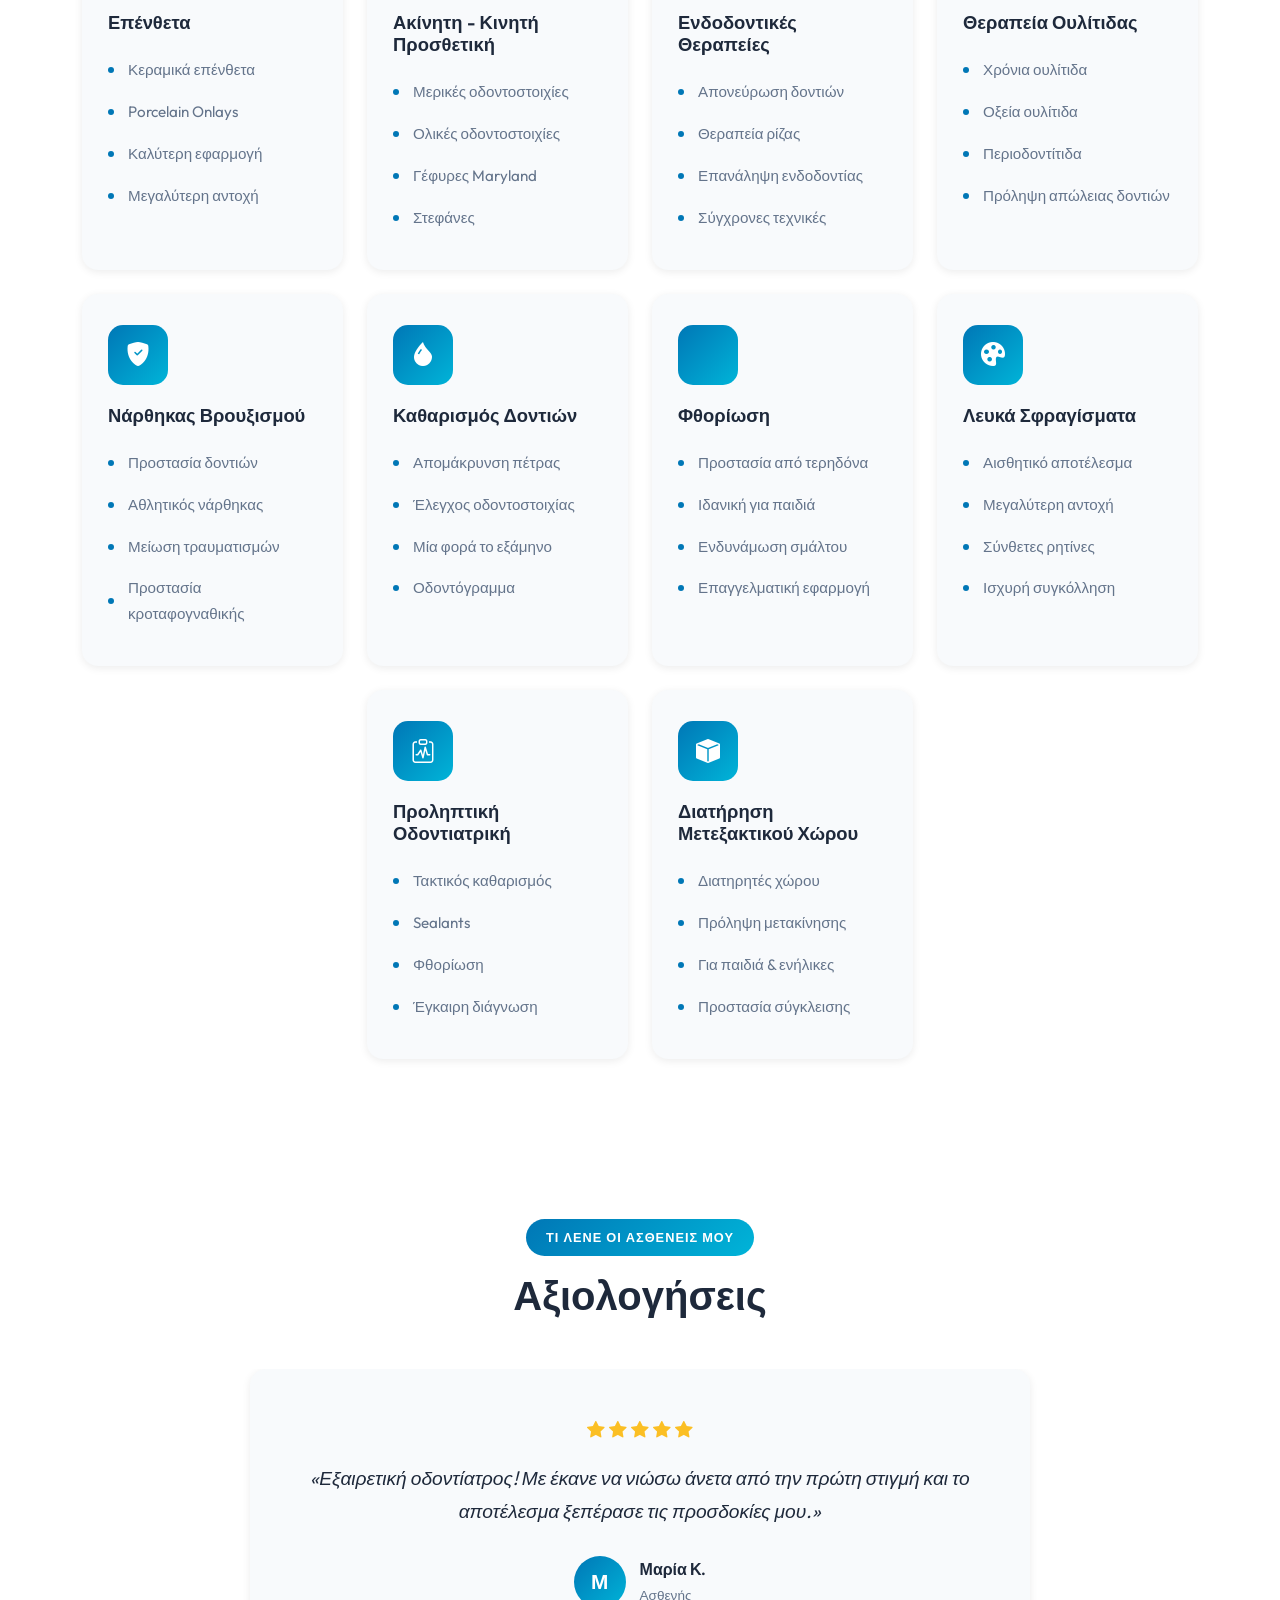
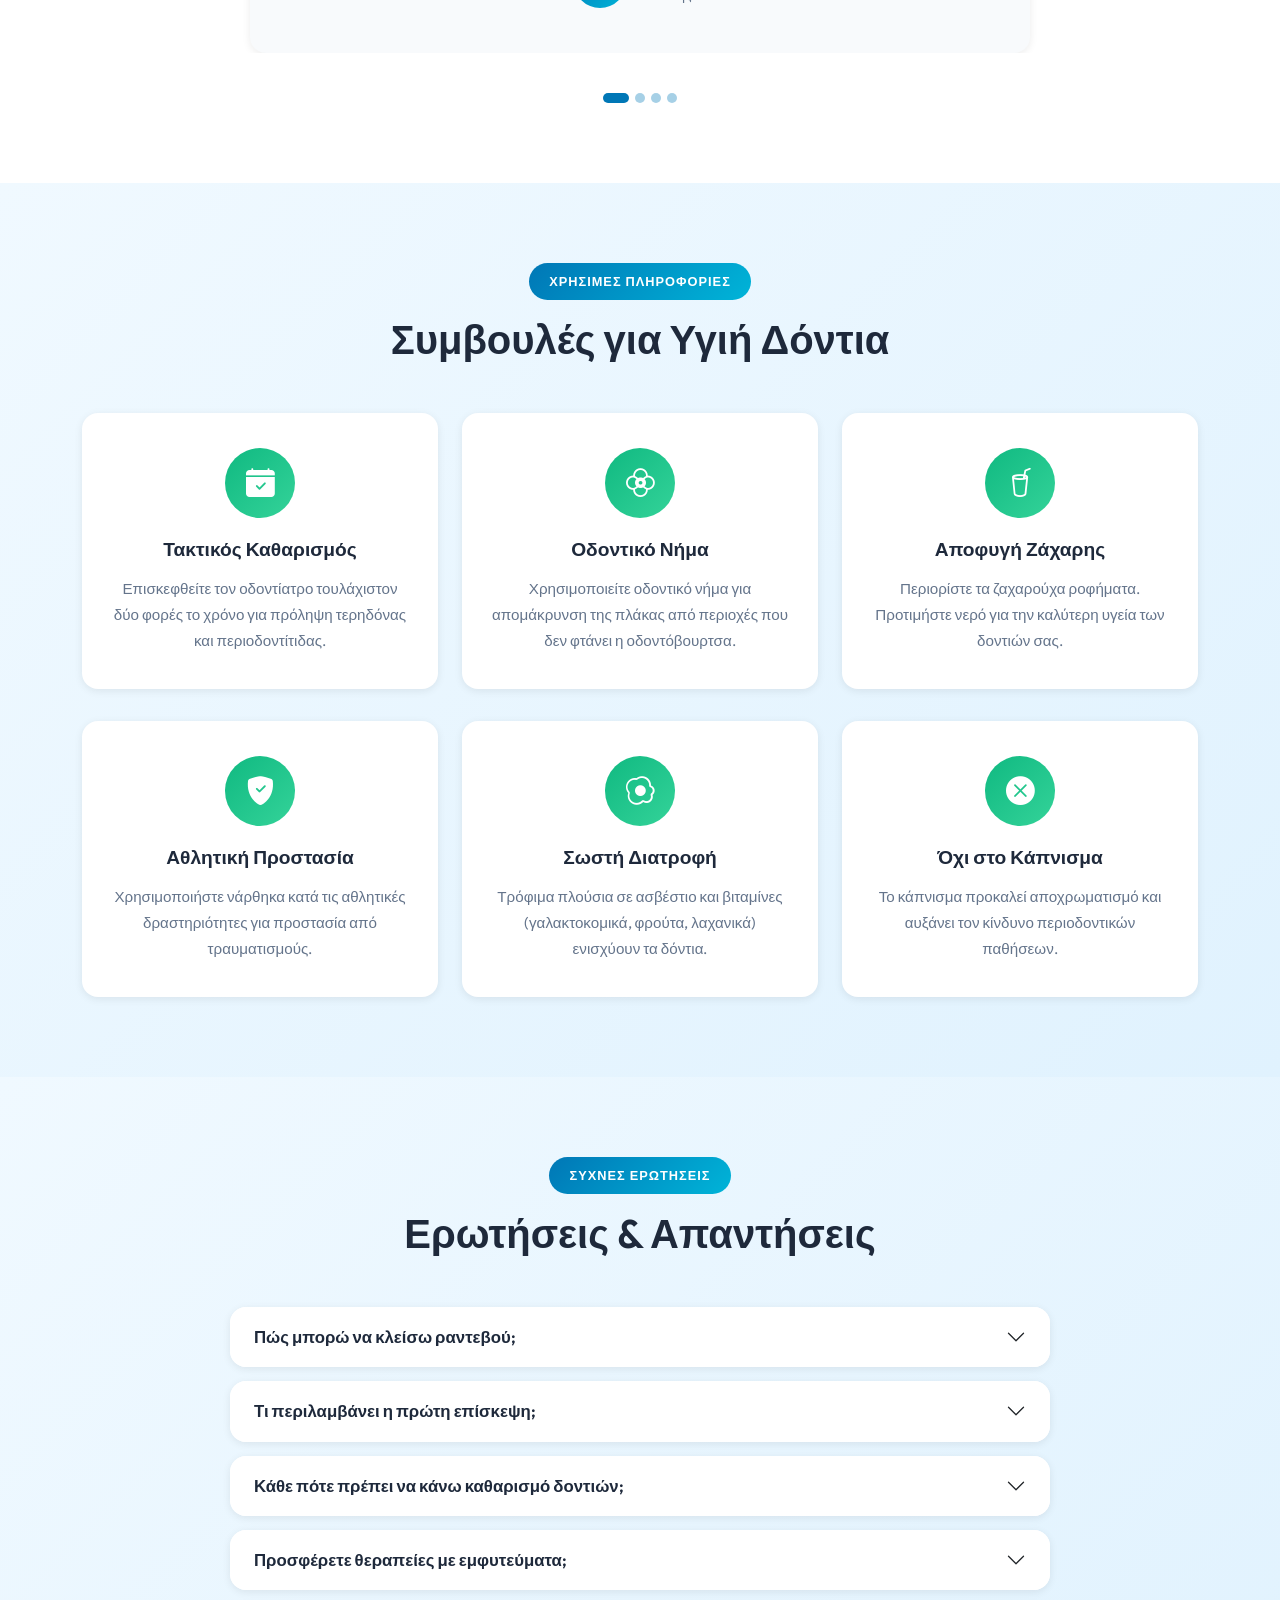
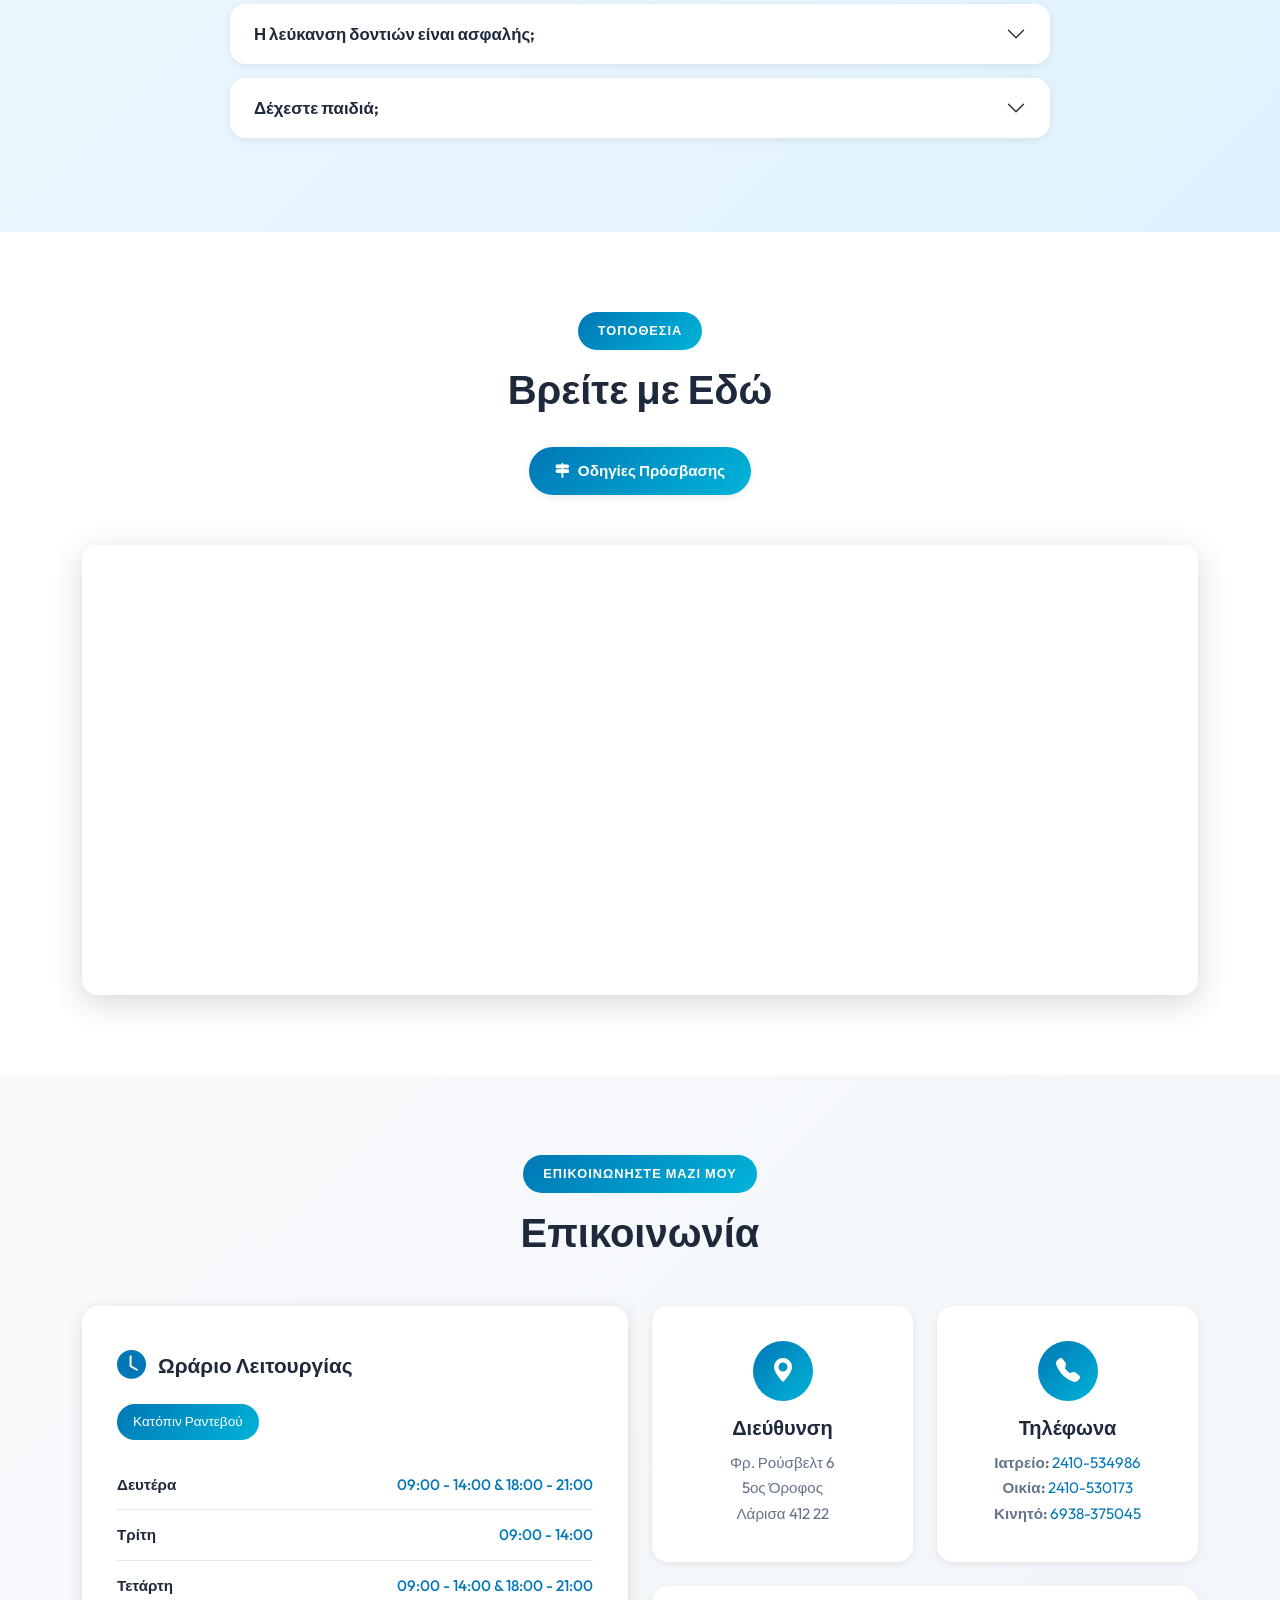
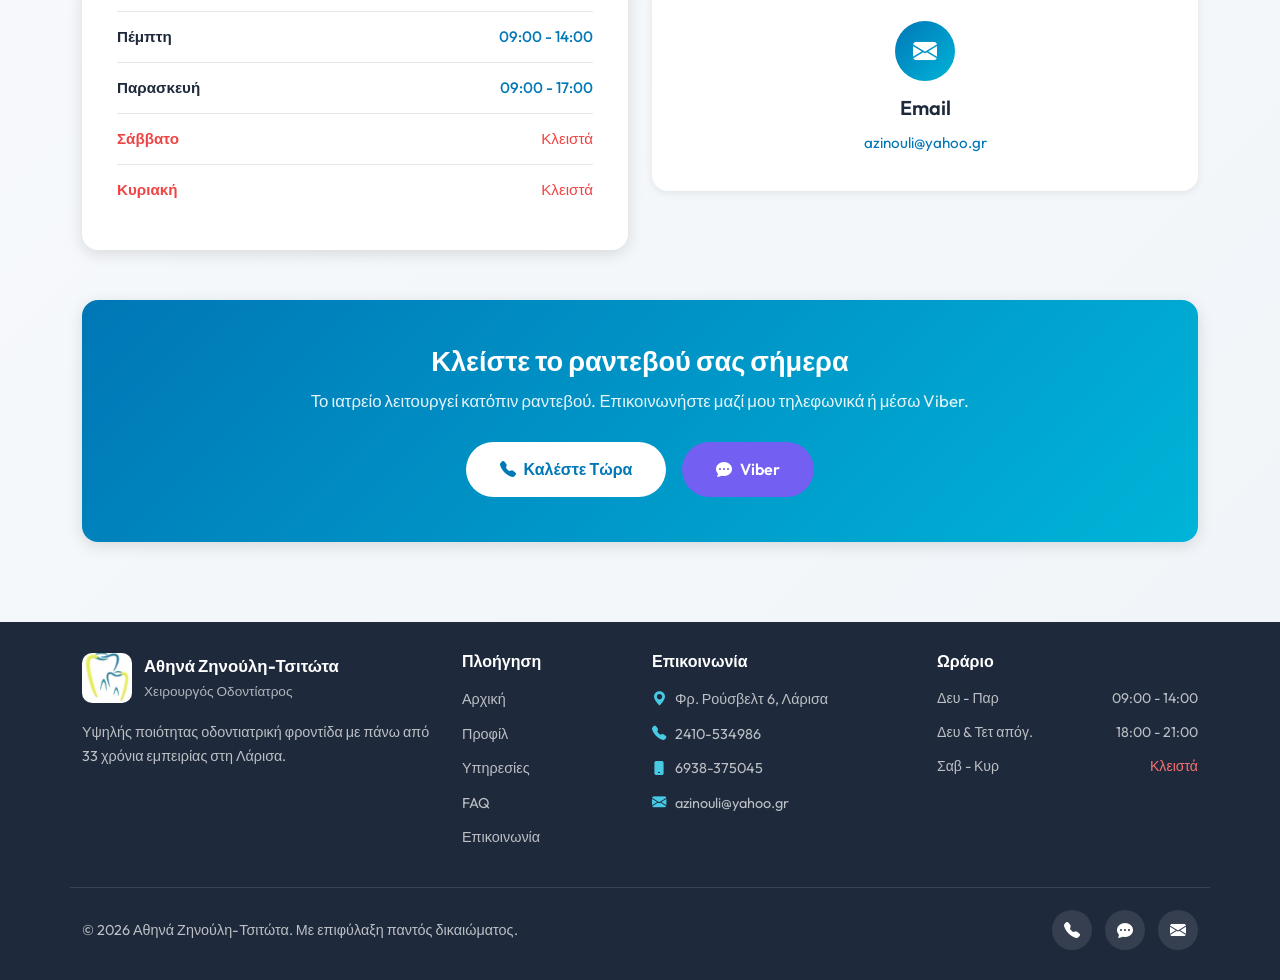
==== commit 4a70c347: "Add bilingual EL/EN toggle, new sections, SEO and mobile polish - Bilingual EL/EN via data-en attrib" ====
--- a/index.html
+++ b/index.html
@@ -6,34 +6,139 @@
     <meta name="viewport" content="width=device-width, initial-scale=1.0">
     <meta name="description"
         content="Οδοντιατρείο Αθηνάς Ζηνούλη - Υψηλής ποιότητας οδοντιατρικές υπηρεσίες στη Λάρισα. Πάνω από 33 χρόνια εμπειρίας.">
-    <title>Οδοντιατρείο Αθηνάς Ζηνούλη | Λάρισα</title>
+    <meta name="keywords" content="οδοντίατρος Λάρισα, οδοντιατρείο Λάρισα, εμφυτεύματα, λεύκανση δοντιών, Αθηνά Ζηνούλη">
+    <meta name="author" content="Αθηνά Ζηνούλη-Τσιτώτα">
+    <title>Οδοντιατρείο Αθηνάς Ζηνούλη | Οδοντίατρος Λάρισα</title>
+    <link rel="canonical" href="https://athinazinouli.gr/">
     <link rel="icon" type="image/jpeg" href="photos/logo_enhanced.jpg">
+    <link rel="apple-touch-icon" href="photos/logo_enhanced.jpg">
+    <link rel="manifest" href="site.webmanifest">
+    <meta name="theme-color" content="#0077b6">
+
+    <!-- Geo -->
+    <meta name="geo.region" content="GR-42">
+    <meta name="geo.placename" content="Λάρισα">
+    <meta name="geo.position" content="39.6380661;22.4150284">
+    <meta name="ICBM" content="39.6380661, 22.4150284">
 
     <!-- Open Graph / Social Sharing -->
     <meta property="og:type" content="website">
-    <meta property="og:title" content="Οδοντιατρείο Αθηνάς Ζηνούλη | Λάρισα">
+    <meta property="og:locale" content="el_GR">
+    <meta property="og:url" content="https://athinazinouli.gr/">
+    <meta property="og:site_name" content="Οδοντιατρείο Αθηνάς Ζηνούλη">
+    <meta property="og:title" content="Οδοντιατρείο Αθηνάς Ζηνούλη | Οδοντίατρος Λάρισα">
     <meta property="og:description" content="Υψηλής ποιότητας οδοντιατρική φροντίδα με πάνω από 33 χρόνια εμπειρίας στη Λάρισα.">
-    <meta property="og:image" content="photos/logo_enhanced.jpg">
+    <meta property="og:image" content="https://athinazinouli.gr/photos/logo_enhanced.jpg">
     <meta name="twitter:card" content="summary_large_image">
-    <meta name="twitter:title" content="Οδοντιατρείο Αθηνάς Ζηνούλη | Λάρισα">
+    <meta name="twitter:title" content="Οδοντιατρείο Αθηνάς Ζηνούλη | Οδοντίατρος Λάρισα">
     <meta name="twitter:description" content="Υψηλής ποιότητας οδοντιατρική φροντίδα με πάνω από 33 χρόνια εμπειρίας στη Λάρισα.">
-    <meta name="twitter:image" content="photos/logo_enhanced.jpg">
+    <meta name="twitter:image" content="https://athinazinouli.gr/photos/logo_enhanced.jpg">
+
+    <!-- Structured Data: Dentist (LocalBusiness) -->
+    <script type="application/ld+json">
+    {
+      "@context": "https://schema.org",
+      "@type": "Dentist",
+      "name": "Οδοντιατρείο Αθηνάς Ζηνούλη",
+      "image": "https://athinazinouli.gr/photos/logo_enhanced.jpg",
+      "url": "https://athinazinouli.gr/",
+      "telephone": "+302410534986",
+      "email": "azinouli@yahoo.gr",
+      "priceRange": "€€",
+      "currenciesAccepted": "EUR",
+      "founder": {
+        "@type": "Person",
+        "name": "Αθηνά Ζηνούλη-Τσιτώτα",
+        "jobTitle": "Χειρουργός Οδοντίατρος",
+        "alumniOf": "Αριστοτέλειο Πανεπιστήμιο Θεσσαλονίκης"
+      },
+      "address": {
+        "@type": "PostalAddress",
+        "streetAddress": "Φρ. Ρούσβελτ 6, 5ος Όροφος",
+        "addressLocality": "Λάρισα",
+        "postalCode": "41222",
+        "addressCountry": "GR"
+      },
+      "geo": {
+        "@type": "GeoCoordinates",
+        "latitude": 39.6380661,
+        "longitude": 22.4150284
+      },
+      "hasMap": "https://maps.google.com/?cid=10641222808254862026",
+      "openingHoursSpecification": [
+        { "@type": "OpeningHoursSpecification", "dayOfWeek": ["Monday", "Wednesday"], "opens": "09:00", "closes": "14:00" },
+        { "@type": "OpeningHoursSpecification", "dayOfWeek": ["Monday", "Wednesday"], "opens": "18:00", "closes": "21:00" },
+        { "@type": "OpeningHoursSpecification", "dayOfWeek": ["Tuesday", "Thursday"], "opens": "09:00", "closes": "14:00" },
+        { "@type": "OpeningHoursSpecification", "dayOfWeek": "Friday", "opens": "09:00", "closes": "17:00" }
+      ]
+    }
+    </script>
+
+    <!-- Structured Data: FAQ -->
+    <script type="application/ld+json">
+    {
+      "@context": "https://schema.org",
+      "@type": "FAQPage",
+      "mainEntity": [
+        {
+          "@type": "Question",
+          "name": "Πώς μπορώ να κλείσω ραντεβού;",
+          "acceptedAnswer": { "@type": "Answer", "text": "Το ιατρείο λειτουργεί κατόπιν ραντεβού. Μπορείτε να καλέσετε στο 2410-534986 ή στο κινητό 6938-375045, ή να επικοινωνήσετε μέσω Viber." }
+        },
+        {
+          "@type": "Question",
+          "name": "Τι περιλαμβάνει η πρώτη επίσκεψη;",
+          "acceptedAnswer": { "@type": "Answer", "text": "Η πρώτη επίσκεψη περιλαμβάνει πλήρη κλινικό έλεγχο, οδοντόγραμμα και συζήτηση για το πλάνο θεραπείας προσαρμοσμένο στις ανάγκες σας." }
+        },
+        {
+          "@type": "Question",
+          "name": "Κάθε πότε πρέπει να κάνω καθαρισμό δοντιών;",
+          "acceptedAnswer": { "@type": "Answer", "text": "Συνιστάται επαγγελματικός καθαρισμός κάθε έξι μήνες για την πρόληψη τερηδόνας και ουλίτιδας." }
+        },
+        {
+          "@type": "Question",
+          "name": "Προσφέρετε θεραπείες με εμφυτεύματα;",
+          "acceptedAnswer": { "@type": "Answer", "text": "Ναι. Παρέχουμε προσθετική επί εμφυτευμάτων - στεφάνες, γέφυρες και ολικές αποκαταστάσεις με σύγχρονες τεχνικές και μακροχρόνια αποτελέσματα." }
+        },
+        {
+          "@type": "Question",
+          "name": "Η λεύκανση δοντιών είναι ασφαλής;",
+          "acceptedAnswer": { "@type": "Answer", "text": "Ναι, όταν γίνεται από οδοντίατρο. Η επαγγελματική λεύκανση είναι ελεγχόμενη και ασφαλής διαδικασία που σέβεται το σμάλτο των δοντιών." }
+        },
+        {
+          "@type": "Question",
+          "name": "Δέχεστε παιδιά;",
+          "acceptedAnswer": { "@type": "Answer", "text": "Ναι. Παρέχουμε προληπτική οδοντιατρική για παιδιά, όπως φθορίωση, sealants και διατήρηση μετεξακτικού χώρου." }
+        }
+      ]
+    }
+    </script>
+
     <link rel="stylesheet" href="https://cdn.jsdelivr.net/npm/bootstrap@5.3.0/dist/css/bootstrap.min.css">
     <link rel="stylesheet" href="styles.css">
     <link rel="stylesheet" href="https://cdn.jsdelivr.net/npm/bootstrap-icons/font/bootstrap-icons.css">
     <link rel="preconnect" href="https://fonts.googleapis.com">
     <link rel="preconnect" href="https://fonts.gstatic.com" crossorigin>
     <link href="https://fonts.googleapis.com/css2?family=Outfit:wght@300;400;500;600;700&display=swap" rel="stylesheet">
+    <link rel="preload" as="image" href="photos/img-20231027-15464427-10-2023-02-00-58.jpg">
 </head>
 
 <body>
+    <!-- Skip to content -->
+    <a href="#home" class="skip-link" data-en="Skip to content">Μετάβαση στο περιεχόμενο</a>
+
     <!-- Top Bar -->
-    <div class="top-bar text-center py-2">
-        <div class="container">
-            <a href="tel:+302410534986" class="me-4 text-white"><i class="bi bi-telephone-fill"></i> 2410-534986</a>
-            <a href="tel:+306938375045" class="me-4 text-white"><i class="bi bi-phone-fill"></i> 69-38375045</a>
-            <a href="mailto:azinouli@yahoo.gr" class="text-white"><i class="bi bi-envelope-fill"></i>
-                azinouli@yahoo.gr</a>
+    <div class="top-bar py-2">
+        <div class="container top-bar-inner">
+            <div class="top-bar-contacts">
+                <a href="tel:+302410534986" class="me-4 text-white" aria-label="Καλέστε στο 2410-534986"><i class="bi bi-telephone-fill"></i> 2410-534986</a>
+                <a href="tel:+306938375045" class="me-4 text-white" aria-label="Καλέστε στο κινητό 6938375045"><i class="bi bi-phone-fill"></i> 69-38375045</a>
+                <a href="mailto:azinouli@yahoo.gr" class="text-white" aria-label="Στείλτε email"><i class="bi bi-envelope-fill"></i>
+                    azinouli@yahoo.gr</a>
+            </div>
+            <button id="langToggle" class="lang-toggle" type="button" aria-label="Change language">
+                <i class="bi bi-translate"></i> <span class="lang-toggle-label">EN</span>
+            </button>
         </div>
     </div>
 
@@ -42,23 +147,33 @@
         <div class="container">
             <div class="d-flex flex-column flex-md-row align-items-center justify-content-between">
                 <div class="d-flex align-items-center mb-3 mb-md-0">
-                    <img src="photos/logo_enhanced.jpg" alt="Οδοντιατρείο Αθηνάς Ζηνούλη" class="logo">
+                    <img src="photos/logo_enhanced.jpg" alt="Οδοντιατρείο Αθηνάς Ζηνούλη" class="logo" width="60" height="60">
                     <div class="ms-3">
                         <h1 class="site-title m-0">Αθηνά Ζηνούλη-Τσιτώτα</h1>
-                        <p class="site-subtitle m-0">Χειρουργός Οδοντίατρος</p>
+                        <p class="site-subtitle m-0" data-en="Oral Surgeon - Dentist">Χειρουργός Οδοντίατρος</p>
                     </div>
                 </div>
 
                 <!-- Navigation Links -->
                 <nav class="header-nav">
                     <ul class="nav justify-content-center">
-                        <li class="nav-item"><a class="nav-link" href="#home">ΑΡΧΙΚΗ</a></li>
-                        <li class="nav-item"><a class="nav-link" href="#about">ΠΡΟΦΙΛ</a></li>
-                        <li class="nav-item"><a class="nav-link" href="#services">ΥΠΗΡΕΣΙΕΣ</a></li>
-                        <li class="nav-item"><a class="nav-link" href="#dental-tips">DENTAL TIPS</a></li>
-                        <li class="nav-item"><a class="nav-link" href="#contact">ΕΠΙΚΟΙΝΩΝΙΑ</a></li>
+                        <li class="nav-item"><a class="nav-link" href="#home" data-en="HOME">ΑΡΧΙΚΗ</a></li>
+                        <li class="nav-item"><a class="nav-link" href="#about" data-en="PROFILE">ΠΡΟΦΙΛ</a></li>
+                        <li class="nav-item"><a class="nav-link" href="#services" data-en="SERVICES">ΥΠΗΡΕΣΙΕΣ</a></li>
+                        <li class="nav-item"><a class="nav-link" href="#testimonials" data-en="REVIEWS">ΑΞΙΟΛΟΓΗΣΕΙΣ</a></li>
+                        <li class="nav-item"><a class="nav-link" href="#faq" data-en="FAQ">FAQ</a></li>
+                        <li class="nav-item"><a class="nav-link" href="#contact" data-en="CONTACT">ΕΠΙΚΟΙΝΩΝΙΑ</a></li>
                     </ul>
                 </nav>
+
+                <!-- Header Call Button (desktop) -->
+                <a href="tel:+302410534986" class="header-call-btn d-none d-md-inline-flex" aria-label="Καλέστε στο 2410-534986">
+                    <i class="bi bi-telephone-fill"></i>
+                    <span>
+                        <span class="header-call-label" data-en="Call us">Καλέστε μας</span>
+                        <span class="header-call-number">2410-534986</span>
+                    </span>
+                </a>
             </div>
         </div>
     </header>
@@ -68,30 +183,42 @@
         <i class="bi bi-list"></i>
     </button>
 
-    <!-- Floating Call Button (Mobile) -->
-    <a href="tel:+302410534986" class="floating-call-btn d-md-none">
+    <!-- Floating Action Buttons (Mobile) -->
+    <a href="viber://chat?number=%2B306938375045" class="floating-viber-btn d-md-none" aria-label="Επικοινωνία μέσω Viber">
+        <i class="bi bi-chat-dots-fill"></i>
+    </a>
+    <a href="tel:+302410534986" class="floating-call-btn d-md-none" aria-label="Καλέστε τώρα">
         <i class="bi bi-telephone-fill"></i>
     </a>
+
+    <!-- Back to Top Button -->
+    <button id="backToTop" class="back-to-top" aria-label="Επιστροφή στην κορυφή">
+        <i class="bi bi-arrow-up"></i>
+    </button>
 
     <!-- Sidebar for Mobile -->
     <nav id="sidebar" class="bg-white sidebar">
         <div class="position-sticky">
             <ul class="nav flex-column">
-                <li class="nav-item"><a class="nav-link" href="#home"><i class="bi bi-house-fill me-2"></i>ΑΡΧΙΚΗ</a>
+                <li class="nav-item"><a class="nav-link" href="#home"><i class="bi bi-house-fill me-2"></i><span data-en="HOME">ΑΡΧΙΚΗ</span></a>
                 </li>
-                <li class="nav-item"><a class="nav-link" href="#about"><i class="bi bi-person-fill me-2"></i>ΠΡΟΦΙΛ</a>
+                <li class="nav-item"><a class="nav-link" href="#about"><i class="bi bi-person-fill me-2"></i><span data-en="PROFILE">ΠΡΟΦΙΛ</span></a>
                 </li>
                 <li class="nav-item"><a class="nav-link" href="#services"><i
-                            class="bi bi-gear-fill me-2"></i>ΥΠΗΡΕΣΙΕΣ</a></li>
+                            class="bi bi-gear-fill me-2"></i><span data-en="SERVICES">ΥΠΗΡΕΣΙΕΣ</span></a></li>
+                <li class="nav-item"><a class="nav-link" href="#testimonials"><i
+                            class="bi bi-chat-quote-fill me-2"></i><span data-en="REVIEWS">ΑΞΙΟΛΟΓΗΣΕΙΣ</span></a></li>
                 <li class="nav-item"><a class="nav-link" href="#dental-tips"><i
-                            class="bi bi-lightbulb-fill me-2"></i>DENTAL TIPS</a></li>
+                            class="bi bi-lightbulb-fill me-2"></i><span data-en="DENTAL TIPS">DENTAL TIPS</span></a></li>
+                <li class="nav-item"><a class="nav-link" href="#faq"><i
+                            class="bi bi-question-circle-fill me-2"></i><span data-en="FAQ">FAQ</span></a></li>
                 <li class="nav-item"><a class="nav-link" href="#contact"><i
-                            class="bi bi-envelope-fill me-2"></i>ΕΠΙΚΟΙΝΩΝΙΑ</a></li>
+                            class="bi bi-envelope-fill me-2"></i><span data-en="CONTACT">ΕΠΙΚΟΙΝΩΝΙΑ</span></a></li>
             </ul>
             <!-- Sidebar Call Button -->
             <div class="sidebar-cta">
                 <a href="tel:+302410534986" class="btn-sidebar-call">
-                    <i class="bi bi-telephone-fill me-2"></i>Καλέστε Τώρα
+                    <i class="bi bi-telephone-fill me-2"></i><span data-en="Call Now">Καλέστε Τώρα</span>
                 </a>
             </div>
         </div>
@@ -109,14 +236,15 @@
                 <div class="carousel-inner">
                     <div class="carousel-item active">
                         <img src="photos/img-20231027-15464427-10-2023-02-00-58.jpg" class="d-block w-100"
-                            alt="Οδοντιατρικός Εξοπλισμός">
+                            alt="Οδοντιατρικός Εξοπλισμός" width="1920" height="1280" fetchpriority="high">
                     </div>
                     <div class="carousel-item">
                         <img src="photos/img-20231027-15440827-10-2023-02-00-57.jpg" class="d-block w-100"
-                            alt="Αίθουσα Αναμονής">
+                            alt="Αίθουσα Αναμονής" width="1920" height="1280" loading="lazy">
                     </div>
                     <div class="carousel-item">
-                        <img src="photos/20241105-13494622-11-2024-10-42-59.webp" class="d-block w-100" alt="Κλινική">
+                        <img src="photos/20241105-13494622-11-2024-10-42-59.webp" class="d-block w-100" alt="Κλινική"
+                            width="1920" height="1280" loading="lazy">
                     </div>
                 </div>
                 <!-- Carousel Controls -->
@@ -133,19 +261,62 @@
             <!-- Overlay -->
             <div class="hero-overlay">
                 <div class="hero-content">
-                    <h1>Οδοντιατρείο Αθηνάς Ζηνούλη</h1>
-                    <p class="hero-subtitle">Υψηλής ποιότητας οδοντιατρική φροντίδα με πάνω από 33 χρόνια εμπειρίας</p>
-                    <a href="#contact" class="btn btn-hero">Κλείστε Ραντεβού</a>
-                </div>
-            </div>
-        </div>
+                    <h1 data-en="Dental Office of Athena Zinouli">Οδοντιατρείο Αθηνάς Ζηνούλη</h1>
+                    <p class="hero-subtitle" data-en="High-quality dental care with over 33 years of experience">Υψηλής ποιότητας οδοντιατρική φροντίδα με πάνω από 33 χρόνια εμπειρίας</p>
+                    <div class="hero-badges">
+                        <span class="hero-badge"><i class="bi bi-award-fill"></i> <span data-en="33+ Years of Experience">33+ Χρόνια Εμπειρίας</span></span>
+                        <span class="hero-badge"><i class="bi bi-mortarboard-fill"></i> <span data-en="A.U.Th. Graduate 1993">Απόφοιτος Α.Π.Θ. 1993</span></span>
+                        <span class="hero-badge"><i class="bi bi-geo-alt-fill"></i> <span data-en="Larissa">Λάρισα</span></span>
+                    </div>
+                    <div class="hero-cta-group">
+                        <a href="#contact" class="btn btn-hero" data-en="Book an Appointment">Κλείστε Ραντεβού</a>
+                        <a href="tel:+302410534986" class="btn btn-hero-outline"><i class="bi bi-telephone-fill me-2"></i><span data-en="Call Now">Καλέστε Τώρα</span></a>
+                    </div>
+                </div>
+            </div>
+            <a href="#stats" class="hero-scroll-cue" aria-label="Κάντε scroll προς τα κάτω">
+                <i class="bi bi-chevron-double-down"></i>
+            </a>
+        </div>
+
+        <!-- Stats Band -->
+        <section id="stats" class="stats-band">
+            <div class="container">
+                <div class="row text-center g-4">
+                    <div class="col-6 col-md-3">
+                        <div class="stat-item">
+                            <span class="stat-number" data-target="33" data-suffix="+">0</span>
+                            <span class="stat-label" data-en="Years of Experience">Χρόνια Εμπειρίας</span>
+                        </div>
+                    </div>
+                    <div class="col-6 col-md-3">
+                        <div class="stat-item">
+                            <span class="stat-number" data-target="1993" data-plain="true">0</span>
+                            <span class="stat-label" data-en="A.U.Th. Graduate">Απόφοιτος Α.Π.Θ.</span>
+                        </div>
+                    </div>
+                    <div class="col-6 col-md-3">
+                        <div class="stat-item">
+                            <span class="stat-number" data-target="1000" data-suffix="+">0</span>
+                            <span class="stat-label" data-en="Smiles">Χαμόγελα</span>
+                        </div>
+                    </div>
+                    <div class="col-6 col-md-3">
+                        <div class="stat-item">
+                            <span class="stat-number" data-target="15" data-suffix="+">0</span>
+                            <span class="stat-label" data-en="Services">Υπηρεσίες</span>
+                        </div>
+                    </div>
+                </div>
+            </div>
+        </section>
 
     <!-- About Section -->
-    <section id="about" class="about-us">
+    <section id="about" class="about-us fade-in">
         <div class="container">
             <div class="section-header text-center">
-                <span class="section-badge">ΓΝΩΡΙΣΤΕ ΜΕ</span>
-                <h2>Ποια Είμαι</h2>
+                <span class="section-badge" data-en="GET TO KNOW ME">ΓΝΩΡΙΣΤΕ ΜΕ</span>
+                <h2 data-en="About Me">Ποια Είμαι</h2>
             </div>
             <div class="row align-items-center">
                 <!-- Dentist's Profile Picture -->
@@ -160,16 +331,16 @@
                 <!-- About Text -->
                 <div class="col-lg-8">
                     <div class="about-content">
-                        <p class="lead">
+                        <p class="lead" data-en="Welcome to my practice, where the health and aesthetics of your smile are my top priority.">
                             Καλώς ήρθατε στο ιατρείο μου, όπου η υγεία και η αισθητική του χαμόγελού σας είναι η
                             προτεραιότητά μου.
                         </p>
-                        <p>
+                        <p data-en="I am <strong>Athena Zinouli</strong>, an oral surgeon with over <strong>33 years of experience</strong>. I graduated from the <strong>Aristotle University of Thessaloniki in 1993</strong>.">
                             Είμαι η <strong>Αθηνά Ζηνούλη</strong>, χειρουργός οδοντίατρος με πάνω από
                             <strong>33 χρόνια εμπειρίας</strong>. Αποφοίτησα από το
                             <strong>Αριστοτέλειο Πανεπιστήμιο Θεσσαλονίκης το 1993</strong>.
                         </p>
-                        <p>
+                        <p data-en="At my practice I provide innovative and effective treatments using the most modern techniques. I have attended many seminars abroad and in Greece and completed a course at the <strong>Merimna Institute</strong> on dental implants.">
                             Στο ιατρείο μου παρέχω καινοτόμες και αποτελεσματικές θεραπείες σύμφωνα με τις πιο
                             σύγχρονες τεχνικές. Έχω παρακολουθήσει πολλά σεμινάρια στο εξωτερικό και στην Ελλάδα
                             και έχω ολοκληρώσει το course στο <strong>Ινστιτούτο Μέριμνα</strong> πάνω στα εμφυτεύματα.
@@ -177,19 +348,19 @@
                         <div class="about-features">
                             <div class="feature-item">
                                 <i class="bi bi-award-fill"></i>
-                                <span>33+ Χρόνια Εμπειρίας</span>
+                                <span data-en="33+ Years of Experience">33+ Χρόνια Εμπειρίας</span>
                             </div>
                             <div class="feature-item">
                                 <i class="bi bi-mortarboard-fill"></i>
-                                <span>Απόφοιτος Α.Π.Θ. 1993</span>
+                                <span data-en="A.U.Th. Graduate 1993">Απόφοιτος Α.Π.Θ. 1993</span>
                             </div>
                             <div class="feature-item">
                                 <i class="bi bi-book-fill"></i>
-                                <span>Σεμινάρια Εξωτερικού</span>
+                                <span data-en="Seminars Abroad">Σεμινάρια Εξωτερικού</span>
                             </div>
                             <div class="feature-item">
                                 <i class="bi bi-heart-pulse-fill"></i>
-                                <span>Προσωπική Φροντίδα</span>
+                                <span data-en="Personal Care">Προσωπική Φροντίδα</span>
                             </div>
                         </div>
                     </div>
@@ -199,12 +370,12 @@
     </section>
 
     <!-- Clinic Gallery Section -->
-    <section id="gallery" class="gallery-section">
+    <section id="gallery" class="gallery-section fade-in">
         <div class="container">
             <div class="section-header text-center">
-                <span class="section-badge">Ο ΧΩΡΟΣ ΜΟΥ</span>
-                <h2>Το Ιατρείο</h2>
-                <p class="gallery-hint">Κάντε κλικ στις φωτογραφίες για μεγέθυνση</p>
+                <span class="section-badge" data-en="MY SPACE">Ο ΧΩΡΟΣ ΜΟΥ</span>
+                <h2 data-en="The Clinic">Το Ιατρείο</h2>
+                <p class="gallery-hint" data-en="Click on the photos to enlarge">Κάντε κλικ στις φωτογραφίες για μεγέθυνση</p>
             </div>
             <div class="row g-4">
                 <div class="col-md-4">
@@ -214,7 +385,7 @@
                             class="img-fluid" loading="lazy">
                         <div class="gallery-overlay">
                             <i class="bi bi-zoom-in"></i>
-                            <span>Σύγχρονος Εξοπλισμός</span>
+                            <span data-en="Modern Equipment">Σύγχρονος Εξοπλισμός</span>
                         </div>
                     </div>
                 </div>
@@ -225,7 +396,7 @@
                             class="img-fluid" loading="lazy">
                         <div class="gallery-overlay">
                             <i class="bi bi-zoom-in"></i>
-                            <span>Αίθουσα Αναμονής</span>
+                            <span data-en="Waiting Room">Αίθουσα Αναμονής</span>
                         </div>
                     </div>
                 </div>
@@ -235,7 +406,7 @@
                         <img src="photos/20241105-13494622-11-2024-10-42-59.webp" alt="Κλινική" class="img-fluid" loading="lazy">
                         <div class="gallery-overlay">
                             <i class="bi bi-zoom-in"></i>
-                            <span>Κλινική</span>
+                            <span data-en="Clinic">Κλινική</span>
                         </div>
                     </div>
                 </div>
@@ -258,21 +429,21 @@
     <section class="services text-center fade-in" id="services">
         <div class="container">
             <div class="section-header">
-                <span class="section-badge">ΤΙ ΠΡΟΣΦΕΡΩ</span>
-                <h2>Υπηρεσίες</h2>
-            </div>
-            <div class="row g-4">
+                <span class="section-badge" data-en="WHAT I OFFER">ΤΙ ΠΡΟΣΦΕΡΩ</span>
+                <h2 data-en="Services">Υπηρεσίες</h2>
+            </div>
+            <div class="row g-4 justify-content-center">
                 <div class="col-md-4 col-lg-3">
                     <div class="service-card">
                         <div class="service-icon">
                             <i class="bi bi-star-fill"></i>
                         </div>
-                        <h4>Αισθητική Οδοντιατρική</h4>
-                        <ul>
-                            <li>Λεύκανση δοντιών</li>
-                            <li>Όψεις πορσελάνης</li>
-                            <li>Όψεις ρητινών (Bonding)</li>
-                            <li>Αισθητικές αποκαταστάσεις</li>
+                        <h4 data-en="Cosmetic Dentistry">Αισθητική Οδοντιατρική</h4>
+                        <ul>
+                            <li data-en="Teeth whitening">Λεύκανση δοντιών</li>
+                            <li data-en="Porcelain veneers">Όψεις πορσελάνης</li>
+                            <li data-en="Resin veneers (Bonding)">Όψεις ρητινών (Bonding)</li>
+                            <li data-en="Aesthetic restorations">Αισθητικές αποκαταστάσεις</li>
                         </ul>
                     </div>
                 </div>
@@ -281,12 +452,12 @@
                         <div class="service-icon">
                             <i class="bi bi-scissors"></i>
                         </div>
-                        <h4>Οδοντική Χειρουργική</h4>
-                        <ul>
-                            <li>Εξαγωγές δοντιών</li>
-                            <li>Χειρουργική στόματος</li>
-                            <li>Έγκλειστα δόντια</li>
-                            <li>Απόστημα</li>
+                        <h4 data-en="Oral Surgery">Οδοντική Χειρουργική</h4>
+                        <ul>
+                            <li data-en="Tooth extractions">Εξαγωγές δοντιών</li>
+                            <li data-en="Oral surgery">Χειρουργική στόματος</li>
+                            <li data-en="Impacted teeth">Έγκλειστα δόντια</li>
+                            <li data-en="Abscess">Απόστημα</li>
                         </ul>
                     </div>
                 </div>
@@ -295,28 +466,26 @@
                         <div class="service-icon">
                             <i class="bi bi-puzzle-fill"></i>
                         </div>
-                        <h4>Προσθετική επί Εμφυτευμάτων</h4>
-                        <ul>
-                            <li>Στεφάνες επί εμφυτευμάτων</li>
-                            <li>Γέφυρες επί εμφυτευμάτων</li>
-                            <li>Ολικές αποκαταστάσεις</li>
-                            <li>Μακροχρόνια αποτελέσματα</li>
-                        </ul>
-                    </div>
-                </div>
-            </div>
-            <div class="row g-4 mt-2">
+                        <h4 data-en="Implant Prosthetics">Προσθετική επί Εμφυτευμάτων</h4>
+                        <ul>
+                            <li data-en="Implant crowns">Στεφάνες επί εμφυτευμάτων</li>
+                            <li data-en="Implant bridges">Γέφυρες επί εμφυτευμάτων</li>
+                            <li data-en="Full restorations">Ολικές αποκαταστάσεις</li>
+                            <li data-en="Long-lasting results">Μακροχρόνια αποτελέσματα</li>
+                        </ul>
+                    </div>
+                </div>
                 <div class="col-md-4 col-lg-3">
                     <div class="service-card">
                         <div class="service-icon">
                             <i class="bi bi-heart-fill"></i>
                         </div>
-                        <h4>Ολοκεραμικές Στεφάνες & Ζιρκονίου</h4>
-                        <ul>
-                            <li>Πορσελάνη ή ζιρκόνιο</li>
-                            <li>Ιδανικές για αισθητική</li>
-                            <li>Κάλυψη χρωστικών</li>
-                            <li>Φυσική εμφάνιση</li>
+                        <h4 data-en="All-Ceramic & Zirconia Crowns">Ολοκεραμικές Στεφάνες & Ζιρκονίου</h4>
+                        <ul>
+                            <li data-en="Porcelain or zirconia">Πορσελάνη ή ζιρκόνιο</li>
+                            <li data-en="Ideal for aesthetics">Ιδανικές για αισθητική</li>
+                            <li data-en="Covers discoloration">Κάλυψη χρωστικών</li>
+                            <li data-en="Natural appearance">Φυσική εμφάνιση</li>
                         </ul>
                     </div>
                 </div>
@@ -325,28 +494,26 @@
                         <div class="service-icon">
                             <i class="bi bi-gem"></i>
                         </div>
-                        <h4>Επένθετα</h4>
-                        <ul>
-                            <li>Κεραμικά επένθετα</li>
-                            <li>Porcelain Onlays</li>
-                            <li>Καλύτερη εφαρμογή</li>
-                            <li>Μεγαλύτερη αντοχή</li>
-                        </ul>
-                    </div>
-                </div>
-            </div>
-            <div class="row g-4 mt-2">
+                        <h4 data-en="Inlays / Onlays">Επένθετα</h4>
+                        <ul>
+                            <li data-en="Ceramic inlays">Κεραμικά επένθετα</li>
+                            <li data-en="Porcelain onlays">Porcelain Onlays</li>
+                            <li data-en="Better fit">Καλύτερη εφαρμογή</li>
+                            <li data-en="Greater durability">Μεγαλύτερη αντοχή</li>
+                        </ul>
+                    </div>
+                </div>
                 <div class="col-md-4 col-lg-3">
                     <div class="service-card">
                         <div class="service-icon">
                             <i class="bi bi-grid-fill"></i>
                         </div>
-                        <h4>Ακίνητη - Κινητή Προσθετική</h4>
-                        <ul>
-                            <li>Μερικές οδοντοστοιχίες</li>
-                            <li>Ολικές οδοντοστοιχίες</li>
-                            <li>Γέφυρες Maryland</li>
-                            <li>Στεφάνες</li>
+                        <h4 data-en="Fixed & Removable Prosthetics">Ακίνητη - Κινητή Προσθετική</h4>
+                        <ul>
+                            <li data-en="Partial dentures">Μερικές οδοντοστοιχίες</li>
+                            <li data-en="Complete dentures">Ολικές οδοντοστοιχίες</li>
+                            <li data-en="Maryland bridges">Γέφυρες Maryland</li>
+                            <li data-en="Crowns">Στεφάνες</li>
                         </ul>
                     </div>
                 </div>
@@ -355,12 +522,12 @@
                         <div class="service-icon">
                             <i class="bi bi-plus-circle-fill"></i>
                         </div>
-                        <h4>Ενδοδοντικές Θεραπείες</h4>
-                        <ul>
-                            <li>Απονεύρωση δοντιών</li>
-                            <li>Θεραπεία ρίζας</li>
-                            <li>Επανάληψη ενδοδοντίας</li>
-                            <li>Σύγχρονες τεχνικές</li>
+                        <h4 data-en="Endodontic Treatments">Ενδοδοντικές Θεραπείες</h4>
+                        <ul>
+                            <li data-en="Root canal treatment">Απονεύρωση δοντιών</li>
+                            <li data-en="Root therapy">Θεραπεία ρίζας</li>
+                            <li data-en="Endodontic retreatment">Επανάληψη ενδοδοντίας</li>
+                            <li data-en="Modern techniques">Σύγχρονες τεχνικές</li>
                         </ul>
                     </div>
                 </div>
@@ -369,12 +536,12 @@
                         <div class="service-icon">
                             <i class="bi bi-bandaid-fill"></i>
                         </div>
-                        <h4>Θεραπεία Ουλίτιδας</h4>
-                        <ul>
-                            <li>Χρόνια ουλίτιδα</li>
-                            <li>Οξεία ουλίτιδα</li>
-                            <li>Περιοδοντίτιδα</li>
-                            <li>Πρόληψη απώλειας δοντιών</li>
+                        <h4 data-en="Gingivitis Treatment">Θεραπεία Ουλίτιδας</h4>
+                        <ul>
+                            <li data-en="Chronic gingivitis">Χρόνια ουλίτιδα</li>
+                            <li data-en="Acute gingivitis">Οξεία ουλίτιδα</li>
+                            <li data-en="Periodontitis">Περιοδοντίτιδα</li>
+                            <li data-en="Tooth loss prevention">Πρόληψη απώλειας δοντιών</li>
                         </ul>
                     </div>
                 </div>
@@ -383,28 +550,26 @@
                         <div class="service-icon">
                             <i class="bi bi-shield-fill-check"></i>
                         </div>
-                        <h4>Νάρθηκας Βρουξισμού</h4>
-                        <ul>
-                            <li>Προστασία δοντιών</li>
-                            <li>Αθλητικός νάρθηκας</li>
-                            <li>Μείωση τραυματισμών</li>
-                            <li>Προστασία κροταφογναθικής</li>
-                        </ul>
-                    </div>
-                </div>
-            </div>
-            <div class="row g-4 mt-2">
+                        <h4 data-en="Bruxism Night Guard">Νάρθηκας Βρουξισμού</h4>
+                        <ul>
+                            <li data-en="Teeth protection">Προστασία δοντιών</li>
+                            <li data-en="Sports mouthguard">Αθλητικός νάρθηκας</li>
+                            <li data-en="Reduced injuries">Μείωση τραυματισμών</li>
+                            <li data-en="TMJ protection">Προστασία κροταφογναθικής</li>
+                        </ul>
+                    </div>
+                </div>
                 <div class="col-md-4 col-lg-3">
                     <div class="service-card">
                         <div class="service-icon">
                             <i class="bi bi-droplet-fill"></i>
                         </div>
-                        <h4>Καθαρισμός Δοντιών</h4>
-                        <ul>
-                            <li>Απομάκρυνση πέτρας</li>
-                            <li>Έλεγχος οδοντοστοιχίας</li>
-                            <li>Μία φορά το εξάμηνο</li>
-                            <li>Οδοντόγραμμα</li>
+                        <h4 data-en="Teeth Cleaning">Καθαρισμός Δοντιών</h4>
+                        <ul>
+                            <li data-en="Tartar removal">Απομάκρυνση πέτρας</li>
+                            <li data-en="Dental check-up">Έλεγχος οδοντοστοιχίας</li>
+                            <li data-en="Once every six months">Μία φορά το εξάμηνο</li>
+                            <li data-en="Dental chart">Οδοντόγραμμα</li>
                         </ul>
                     </div>
                 </div>
@@ -413,12 +578,12 @@
                         <div class="service-icon">
                             <i class="bi bi-shield-plus-fill"></i>
                         </div>
-                        <h4>Φθορίωση</h4>
-                        <ul>
-                            <li>Προστασία από τερηδόνα</li>
-                            <li>Ιδανική για παιδιά</li>
-                            <li>Ενδυνάμωση σμάλτου</li>
-                            <li>Επαγγελματική εφαρμογή</li>
+                        <h4 data-en="Fluoride Treatment">Φθορίωση</h4>
+                        <ul>
+                            <li data-en="Cavity protection">Προστασία από τερηδόνα</li>
+                            <li data-en="Ideal for children">Ιδανική για παιδιά</li>
+                            <li data-en="Enamel strengthening">Ενδυνάμωση σμάλτου</li>
+                            <li data-en="Professional application">Επαγγελματική εφαρμογή</li>
                         </ul>
                     </div>
                 </div>
@@ -427,12 +592,12 @@
                         <div class="service-icon">
                             <i class="bi bi-palette-fill"></i>
                         </div>
-                        <h4>Λευκά Σφραγίσματα</h4>
-                        <ul>
-                            <li>Αισθητικό αποτέλεσμα</li>
-                            <li>Μεγαλύτερη αντοχή</li>
-                            <li>Σύνθετες ρητίνες</li>
-                            <li>Ισχυρή συγκόλληση</li>
+                        <h4 data-en="White Fillings">Λευκά Σφραγίσματα</h4>
+                        <ul>
+                            <li data-en="Aesthetic result">Αισθητικό αποτέλεσμα</li>
+                            <li data-en="Greater durability">Μεγαλύτερη αντοχή</li>
+                            <li data-en="Composite resins">Σύνθετες ρητίνες</li>
+                            <li data-en="Strong bonding">Ισχυρή συγκόλληση</li>
                         </ul>
                     </div>
                 </div>
@@ -441,12 +606,12 @@
                         <div class="service-icon">
                             <i class="bi bi-clipboard-pulse"></i>
                         </div>
-                        <h4>Προληπτική Οδοντιατρική</h4>
-                        <ul>
-                            <li>Τακτικός καθαρισμός</li>
-                            <li>Sealants</li>
-                            <li>Φθορίωση</li>
-                            <li>Έγκαιρη διάγνωση</li>
+                        <h4 data-en="Preventive Dentistry">Προληπτική Οδοντιατρική</h4>
+                        <ul>
+                            <li data-en="Regular cleaning">Τακτικός καθαρισμός</li>
+                            <li data-en="Sealants">Sealants</li>
+                            <li data-en="Fluoride treatment">Φθορίωση</li>
+                            <li data-en="Early diagnosis">Έγκαιρη διάγνωση</li>
                         </ul>
                     </div>
                 </div>
@@ -455,14 +620,94 @@
                         <div class="service-icon">
                             <i class="bi bi-box-fill"></i>
                         </div>
-                        <h4>Διατήρηση Μετεξακτικού Χώρου</h4>
-                        <ul>
-                            <li>Διατηρητές χώρου</li>
-                            <li>Πρόληψη μετακίνησης</li>
-                            <li>Για παιδιά & ενήλικες</li>
-                            <li>Προστασία σύγκλεισης</li>
-                        </ul>
-                    </div>
+                        <h4 data-en="Space Maintenance">Διατήρηση Μετεξακτικού Χώρου</h4>
+                        <ul>
+                            <li data-en="Space maintainers">Διατηρητές χώρου</li>
+                            <li data-en="Prevents shifting">Πρόληψη μετακίνησης</li>
+                            <li data-en="For children & adults">Για παιδιά & ενήλικες</li>
+                            <li data-en="Protects occlusion">Προστασία σύγκλεισης</li>
+                        </ul>
+                    </div>
+                </div>
+            </div>
+        </div>
+    </section>
+
+    <!-- Testimonials Section -->
+    <section class="testimonials-section fade-in" id="testimonials">
+        <div class="container">
+            <div class="section-header text-center">
+                <span class="section-badge" data-en="WHAT MY PATIENTS SAY">ΤΙ ΛΕΝΕ ΟΙ ΑΣΘΕΝΕΙΣ ΜΟΥ</span>
+                <h2 data-en="Reviews">Αξιολογήσεις</h2>
+            </div>
+            <div id="testimonialsCarousel" class="carousel slide" data-bs-ride="carousel" data-bs-interval="9000" data-bs-pause="hover">
+                <div class="carousel-inner">
+                    <div class="carousel-item active">
+                        <div class="testimonial-card">
+                            <div class="testimonial-stars">
+                                <i class="bi bi-star-fill"></i><i class="bi bi-star-fill"></i><i class="bi bi-star-fill"></i><i class="bi bi-star-fill"></i><i class="bi bi-star-fill"></i>
+                            </div>
+                            <p class="testimonial-quote" data-en="&laquo;An excellent dentist! She made me feel comfortable from the very first moment and the result exceeded my expectations.&raquo;">«Εξαιρετική οδοντίατρος! Με έκανε να νιώσω άνετα από την πρώτη στιγμή και το αποτέλεσμα ξεπέρασε τις προσδοκίες μου.»</p>
+                            <div class="testimonial-author">
+                                <div class="testimonial-avatar">Μ</div>
+                                <div>
+                                    <span class="testimonial-name">Μαρία Κ.</span>
+                                    <span class="testimonial-role" data-en="Patient">Ασθενής</span>
+                                </div>
+                            </div>
+                        </div>
+                    </div>
+                    <div class="carousel-item">
+                        <div class="testimonial-card">
+                            <div class="testimonial-stars">
+                                <i class="bi bi-star-fill"></i><i class="bi bi-star-fill"></i><i class="bi bi-star-fill"></i><i class="bi bi-star-fill"></i><i class="bi bi-star-fill"></i>
+                            </div>
+                            <p class="testimonial-quote" data-en="&laquo;Professionalism and attention to detail. The space is modern and absolutely clean. I recommend her without reservation.&raquo;">«Επαγγελματισμός και προσοχή στη λεπτομέρεια. Ο χώρος είναι σύγχρονος και απόλυτα καθαρός. Τη συστήνω ανεπιφύλακτα.»</p>
+                            <div class="testimonial-author">
+                                <div class="testimonial-avatar">Γ</div>
+                                <div>
+                                    <span class="testimonial-name">Γιώργος Π.</span>
+                                    <span class="testimonial-role" data-en="Patient">Ασθενής</span>
+                                </div>
+                            </div>
+                        </div>
+                    </div>
+                    <div class="carousel-item">
+                        <div class="testimonial-card">
+                            <div class="testimonial-stars">
+                                <i class="bi bi-star-fill"></i><i class="bi bi-star-fill"></i><i class="bi bi-star-fill"></i><i class="bi bi-star-fill"></i><i class="bi bi-star-fill"></i>
+                            </div>
+                            <p class="testimonial-quote" data-en="&laquo;A patient of hers for many years. Always patient and with genuine care for every detail of my dental health.&raquo;">«Πολλά χρόνια ασθενής της. Πάντα υπομονετική και με ουσιαστική φροντίδα για κάθε λεπτομέρεια της υγείας των δοντιών μου.»</p>
+                            <div class="testimonial-author">
+                                <div class="testimonial-avatar">Ε</div>
+                                <div>
+                                    <span class="testimonial-name">Ελένη Δ.</span>
+                                    <span class="testimonial-role" data-en="Patient">Ασθενής</span>
+                                </div>
+                            </div>
+                        </div>
+                    </div>
+                    <div class="carousel-item">
+                        <div class="testimonial-card">
+                            <div class="testimonial-stars">
+                                <i class="bi bi-star-fill"></i><i class="bi bi-star-fill"></i><i class="bi bi-star-fill"></i><i class="bi bi-star-fill"></i><i class="bi bi-star-fill"></i>
+                            </div>
+                            <p class="testimonial-quote" data-en="&laquo;I had been putting off the dentist for years out of fear. Here I finally felt calm and everything was explained to me step by step. Thank you!&raquo;">«Για χρόνια απέφευγα τον οδοντίατρο από φόβο. Εδώ ένιωσα επιτέλους ήρεμος και μου εξήγησε τα πάντα βήμα-βήμα. Σας ευχαριστώ!»</p>
+                            <div class="testimonial-author">
+                                <div class="testimonial-avatar">Δ</div>
+                                <div>
+                                    <span class="testimonial-name">Δημήτρης Α.</span>
+                                    <span class="testimonial-role" data-en="Patient since 2019">Ασθενής από το 2019</span>
+                                </div>
+                            </div>
+                        </div>
+                    </div>
+                </div>
+                <div class="carousel-indicators testimonial-indicators">
+                    <button type="button" data-bs-target="#testimonialsCarousel" data-bs-slide-to="0" class="active" aria-label="Αξιολόγηση 1"></button>
+                    <button type="button" data-bs-target="#testimonialsCarousel" data-bs-slide-to="1" aria-label="Αξιολόγηση 2"></button>
+                    <button type="button" data-bs-target="#testimonialsCarousel" data-bs-slide-to="2" aria-label="Αξιολόγηση 3"></button>
+                    <button type="button" data-bs-target="#testimonialsCarousel" data-bs-slide-to="3" aria-label="Αξιολόγηση 4"></button>
                 </div>
             </div>
         </div>
@@ -472,8 +717,8 @@
     <section class="dental-tips text-center fade-in" id="dental-tips">
         <div class="container">
             <div class="section-header">
-                <span class="section-badge">ΧΡΗΣΙΜΕΣ ΠΛΗΡΟΦΟΡΙΕΣ</span>
-                <h2>Συμβουλές για Υγιή Δόντια</h2>
+                <span class="section-badge" data-en="USEFUL INFORMATION">ΧΡΗΣΙΜΕΣ ΠΛΗΡΟΦΟΡΙΕΣ</span>
+                <h2 data-en="Tips for Healthy Teeth">Συμβουλές για Υγιή Δόντια</h2>
             </div>
             <div class="row g-4">
                 <div class="col-md-4">
@@ -481,8 +726,8 @@
                         <div class="tip-icon">
                             <i class="bi bi-calendar-check-fill"></i>
                         </div>
-                        <h4>Τακτικός Καθαρισμός</h4>
-                        <p>Επισκεφθείτε τον οδοντίατρο τουλάχιστον δύο φορές το χρόνο για πρόληψη τερηδόνας και
+                        <h4 data-en="Regular Cleaning">Τακτικός Καθαρισμός</h4>
+                        <p data-en="Visit the dentist at least twice a year to prevent cavities and periodontitis.">Επισκεφθείτε τον οδοντίατρο τουλάχιστον δύο φορές το χρόνο για πρόληψη τερηδόνας και
                             περιοδοντίτιδας.</p>
                     </div>
                 </div>
@@ -491,8 +736,8 @@
                         <div class="tip-icon">
                             <i class="bi bi-flower2"></i>
                         </div>
-                        <h4>Οδοντικό Νήμα</h4>
-                        <p>Χρησιμοποιείτε οδοντικό νήμα για απομάκρυνση της πλάκας από περιοχές που δεν φτάνει η
+                        <h4 data-en="Dental Floss">Οδοντικό Νήμα</h4>
+                        <p data-en="Use dental floss to remove plaque from areas the toothbrush cannot reach.">Χρησιμοποιείτε οδοντικό νήμα για απομάκρυνση της πλάκας από περιοχές που δεν φτάνει η
                             οδοντόβουρτσα.</p>
                     </div>
                 </div>
@@ -501,8 +746,8 @@
                         <div class="tip-icon">
                             <i class="bi bi-cup-straw"></i>
                         </div>
-                        <h4>Αποφυγή Ζάχαρης</h4>
-                        <p>Περιορίστε τα ζαχαρούχα ροφήματα. Προτιμήστε νερό για την καλύτερη υγεία των δοντιών σας.</p>
+                        <h4 data-en="Avoid Sugar">Αποφυγή Ζάχαρης</h4>
+                        <p data-en="Limit sugary drinks. Prefer water for the best health of your teeth.">Περιορίστε τα ζαχαρούχα ροφήματα. Προτιμήστε νερό για την καλύτερη υγεία των δοντιών σας.</p>
                     </div>
                 </div>
             </div>
@@ -512,8 +757,8 @@
                         <div class="tip-icon">
                             <i class="bi bi-shield-fill-check"></i>
                         </div>
-                        <h4>Αθλητική Προστασία</h4>
-                        <p>Χρησιμοποιήστε νάρθηκα κατά τις αθλητικές δραστηριότητες για προστασία από τραυματισμούς.</p>
+                        <h4 data-en="Sports Protection">Αθλητική Προστασία</h4>
+                        <p data-en="Use a mouthguard during sports activities to protect against injuries.">Χρησιμοποιήστε νάρθηκα κατά τις αθλητικές δραστηριότητες για προστασία από τραυματισμούς.</p>
                     </div>
                 </div>
                 <div class="col-md-4">
@@ -521,8 +766,8 @@
                         <div class="tip-icon">
                             <i class="bi bi-egg-fried"></i>
                         </div>
-                        <h4>Σωστή Διατροφή</h4>
-                        <p>Τρόφιμα πλούσια σε ασβέστιο και βιταμίνες (γαλακτοκομικά, φρούτα, λαχανικά) ενισχύουν τα
+                        <h4 data-en="Proper Nutrition">Σωστή Διατροφή</h4>
+                        <p data-en="Foods rich in calcium and vitamins (dairy, fruits, vegetables) strengthen the teeth.">Τρόφιμα πλούσια σε ασβέστιο και βιταμίνες (γαλακτοκομικά, φρούτα, λαχανικά) ενισχύουν τα
                             δόντια.</p>
                     </div>
                 </div>
@@ -531,25 +776,98 @@
                         <div class="tip-icon">
                             <i class="bi bi-x-circle-fill"></i>
                         </div>
-                        <h4>Όχι στο Κάπνισμα</h4>
-                        <p>Το κάπνισμα προκαλεί αποχρωματισμό και αυξάνει τον κίνδυνο περιοδοντικών παθήσεων.</p>
+                        <h4 data-en="No Smoking">Όχι στο Κάπνισμα</h4>
+                        <p data-en="Smoking causes discoloration and increases the risk of periodontal disease.">Το κάπνισμα προκαλεί αποχρωματισμό και αυξάνει τον κίνδυνο περιοδοντικών παθήσεων.</p>
                     </div>
                 </div>
             </div>
         </div>
     </section>
 
+
+    <!-- FAQ Section -->
+    <section class="faq-section fade-in" id="faq">
+        <div class="container">
+            <div class="section-header text-center">
+                <span class="section-badge" data-en="FREQUENTLY ASKED QUESTIONS">ΣΥΧΝΕΣ ΕΡΩΤΗΣΕΙΣ</span>
+                <h2 data-en="Questions & Answers">Ερωτήσεις & Απαντήσεις</h2>
+            </div>
+            <div class="accordion faq-accordion" id="faqAccordion">
+                <div class="accordion-item">
+                    <h3 class="accordion-header">
+                        <button class="accordion-button collapsed" type="button" data-bs-toggle="collapse" data-bs-target="#faq1" data-en="How can I book an appointment?">
+                            Πώς μπορώ να κλείσω ραντεβού;
+                        </button>
+                    </h3>
+                    <div id="faq1" class="accordion-collapse collapse" data-bs-parent="#faqAccordion">
+                        <div class="accordion-body" data-en="The practice operates by appointment. You can call 2410-534986 or the mobile 6938-375045, or get in touch via Viber.">Το ιατρείο λειτουργεί κατόπιν ραντεβού. Μπορείτε να καλέσετε στο <a href="tel:+302410534986">2410-534986</a> ή στο κινητό <a href="tel:+306938375045">6938-375045</a>, ή να επικοινωνήσετε μέσω Viber.</div>
+                    </div>
+                </div>
+                <div class="accordion-item">
+                    <h3 class="accordion-header">
+                        <button class="accordion-button collapsed" type="button" data-bs-toggle="collapse" data-bs-target="#faq2" data-en="What does the first visit include?">
+                            Τι περιλαμβάνει η πρώτη επίσκεψη;
+                        </button>
+                    </h3>
+                    <div id="faq2" class="accordion-collapse collapse" data-bs-parent="#faqAccordion">
+                        <div class="accordion-body" data-en="The first visit includes a full clinical examination, a dental chart, and a discussion of a treatment plan tailored to your needs.">Η πρώτη επίσκεψη περιλαμβάνει πλήρη κλινικό έλεγχο, οδοντόγραμμα και συζήτηση για το πλάνο θεραπείας προσαρμοσμένο στις ανάγκες σας.</div>
+                    </div>
+                </div>
+                <div class="accordion-item">
+                    <h3 class="accordion-header">
+                        <button class="accordion-button collapsed" type="button" data-bs-toggle="collapse" data-bs-target="#faq3" data-en="How often should I have my teeth cleaned?">
+                            Κάθε πότε πρέπει να κάνω καθαρισμό δοντιών;
+                        </button>
+                    </h3>
+                    <div id="faq3" class="accordion-collapse collapse" data-bs-parent="#faqAccordion">
+                        <div class="accordion-body" data-en="A professional cleaning every six months is recommended to prevent cavities and gingivitis, along with regular oral health check-ups.">Συνιστάται επαγγελματικός καθαρισμός κάθε έξι μήνες για την πρόληψη τερηδόνας και ουλίτιδας, καθώς και τακτικός έλεγχος της στοματικής υγείας.</div>
+                    </div>
+                </div>
+                <div class="accordion-item">
+                    <h3 class="accordion-header">
+                        <button class="accordion-button collapsed" type="button" data-bs-toggle="collapse" data-bs-target="#faq4" data-en="Do you offer implant treatments?">
+                            Προσφέρετε θεραπείες με εμφυτεύματα;
+                        </button>
+                    </h3>
+                    <div id="faq4" class="accordion-collapse collapse" data-bs-parent="#faqAccordion">
+                        <div class="accordion-body" data-en="Yes. We provide implant prosthetics - crowns, bridges, and full restorations using modern techniques with long-lasting results.">Ναι. Παρέχουμε προσθετική επί εμφυτευμάτων - στεφάνες, γέφυρες και ολικές αποκαταστάσεις με σύγχρονες τεχνικές και μακροχρόνια αποτελέσματα.</div>
+                    </div>
+                </div>
+                <div class="accordion-item">
+                    <h3 class="accordion-header">
+                        <button class="accordion-button collapsed" type="button" data-bs-toggle="collapse" data-bs-target="#faq5" data-en="Is teeth whitening safe?">
+                            Η λεύκανση δοντιών είναι ασφαλής;
+                        </button>
+                    </h3>
+                    <div id="faq5" class="accordion-collapse collapse" data-bs-parent="#faqAccordion">
+                        <div class="accordion-body" data-en="Yes, when performed by a dentist. Professional whitening is a controlled and safe procedure that respects the tooth enamel.">Ναι, όταν γίνεται από οδοντίατρο. Η επαγγελματική λεύκανση είναι ελεγχόμενη και ασφαλής διαδικασία που σέβεται το σμάλτο των δοντιών.</div>
+                    </div>
+                </div>
+                <div class="accordion-item">
+                    <h3 class="accordion-header">
+                        <button class="accordion-button collapsed" type="button" data-bs-toggle="collapse" data-bs-target="#faq6" data-en="Do you treat children?">
+                            Δέχεστε παιδιά;
+                        </button>
+                    </h3>
+                    <div id="faq6" class="accordion-collapse collapse" data-bs-parent="#faqAccordion">
+                        <div class="accordion-body" data-en="Yes. We provide preventive dentistry for children, such as fluoride treatment, sealants, and space maintenance.">Ναι. Παρέχουμε προληπτική οδοντιατρική για παιδιά, όπως φθορίωση, sealants και διατήρηση μετεξακτικού χώρου.</div>
+                    </div>
+                </div>
+            </div>
+        </div>
+    </section>
 
     <!-- Map Section -->
     <section class="map-section fade-in">
         <div class="container">
             <div class="section-header text-center">
-                <span class="section-badge">ΤΟΠΟΘΕΣΙΑ</span>
-                <h2>Βρείτε με Εδώ</h2>
+                <span class="section-badge" data-en="LOCATION">ΤΟΠΟΘΕΣΙΑ</span>
+                <h2 data-en="Find Me Here">Βρείτε με Εδώ</h2>
+                <a href="https://www.google.com/maps/dir/?api=1&destination=%CE%9F%CE%B4%CE%BF%CE%BD%CF%84%CE%B9%CE%B1%CF%84%CF%81%CE%B5%CE%AF%CE%BF%20%CE%91%CE%B8%CE%B7%CE%BD%CE%AC%CF%82%20%CE%96%CE%B7%CE%BD%CE%BF%CF%8D%CE%BB%CE%B7%20%CE%9B%CE%AC%CF%81%CE%B9%CF%83%CE%B1" target="_blank" rel="noopener" class="btn-directions"><i class="bi bi-signpost-2-fill me-2"></i><span data-en="Get Directions">Οδηγίες Πρόσβασης</span></a>
             </div>
             <div class="map-container">
                 <iframe
-                    src="https://www.google.com/maps/embed?pb=!1m18!1m12!1m3!1d3072.5173427073587!2d22.412457483066767!3d39.638070129388225!2m3!1f0!2f0!3f0!3m2!1i1024!2i768!4f13.1!3m3!1m2!1s0x13588899e0729293%3A0x7db6dcd037d0fe46!2zzqHOv8-Nz4POss61zrvPhCA2LCDOm86sz4HOuc-DzrEgNDEyIDIy!5e0!3m2!1sel!2sgr!4v1740913505597!5m2!1sel!2sgr"
+                    src="https://www.google.com/maps/embed?pb=!1m18!1m12!1m3!1d3072.5173427073587!2d22.4150284!3d39.6380661!2m3!1f0!2f0!3f0!3m2!1i1024!2i768!4f13.1!3m3!1m2!1s0x1358892c0ccfc115%3A0x93adbdc272c634ca!2zzp_OtM6_zr3PhM65zrHPhM-BzrXOr86_IM6RzrjOt869zqzPgiDOls63zr3Ov8-NzrvOtw!5e0!3m2!1sel!2sgr!4v1740913505597!5m2!1sel!2sgr"
                     width="100%" height="450" style="border:0;" allowfullscreen="" loading="lazy"
                     referrerpolicy="no-referrer-when-downgrade"></iframe>
             </div>
@@ -557,11 +875,11 @@
     </section>
 
     <!-- Contact Section -->
-    <section class="contact-section" id="contact">
+    <section class="contact-section fade-in" id="contact">
         <div class="container">
             <div class="section-header text-center">
-                <span class="section-badge">ΕΠΙΚΟΙΝΩΝΗΣΤΕ ΜΑΖΙ ΜΟΥ</span>
-                <h2>Επικοινωνία</h2>
+                <span class="section-badge" data-en="GET IN TOUCH">ΕΠΙΚΟΙΝΩΝΗΣΤΕ ΜΑΖΙ ΜΟΥ</span>
+                <h2 data-en="Contact">Επικοινωνία</h2>
             </div>
             <div class="row g-4">
                 <!-- Working Hours -->
@@ -569,38 +887,38 @@
                     <div class="hours-card">
                         <div class="hours-header">
                             <i class="bi bi-clock-fill"></i>
-                            <h4>Ωράριο Λειτουργίας</h4>
-                        </div>
-                        <p class="hours-note">Κατόπιν Ραντεβού</p>
+                            <h4 data-en="Opening Hours">Ωράριο Λειτουργίας</h4>
+                        </div>
+                        <p class="hours-note" data-en="By Appointment">Κατόπιν Ραντεβού</p>
                         <table class="hours-table">
                             <tbody>
                                 <tr>
-                                    <td>Δευτέρα</td>
+                                    <td data-en="Monday">Δευτέρα</td>
                                     <td>09:00 - 14:00 & 18:00 - 21:00</td>
                                 </tr>
                                 <tr>
-                                    <td>Τρίτη</td>
+                                    <td data-en="Tuesday">Τρίτη</td>
                                     <td>09:00 - 14:00</td>
                                 </tr>
                                 <tr>
-                                    <td>Τετάρτη</td>
+                                    <td data-en="Wednesday">Τετάρτη</td>
                                     <td>09:00 - 14:00 & 18:00 - 21:00</td>
                                 </tr>
                                 <tr>
-                                    <td>Πέμπτη</td>
+                                    <td data-en="Thursday">Πέμπτη</td>
                                     <td>09:00 - 14:00</td>
                                 </tr>
                                 <tr>
-                                    <td>Παρασκευή</td>
+                                    <td data-en="Friday">Παρασκευή</td>
                                     <td>09:00 - 17:00</td>
                                 </tr>
                                 <tr class="closed">
-                                    <td>Σάββατο</td>
-                                    <td>Κλειστά</td>
+                                    <td data-en="Saturday">Σάββατο</td>
+                                    <td data-en="Closed">Κλειστά</td>
                                 </tr>
                                 <tr class="closed">
-                                    <td>Κυριακή</td>
-                                    <td>Κλειστά</td>
+                                    <td data-en="Sunday">Κυριακή</td>
+                                    <td data-en="Closed">Κλειστά</td>
                                 </tr>
                             </tbody>
                         </table>
@@ -615,8 +933,8 @@
                                 <div class="contact-icon">
                                     <i class="bi bi-geo-alt-fill"></i>
                                 </div>
-                                <h5>Διεύθυνση</h5>
-                                <p>Φρ. Ρούσβελτ 6<br>5ος Όροφος<br>Λάρισα 412 22</p>
+                                <h5 data-en="Address">Διεύθυνση</h5>
+                                <p data-en="Fr. Roosevelt 6<br>5th Floor<br>Larissa 412 22">Φρ. Ρούσβελτ 6<br>5ος Όροφος<br>Λάρισα 412 22</p>
                             </div>
                         </div>
                         <div class="col-md-6">
@@ -624,11 +942,11 @@
                                 <div class="contact-icon">
                                     <i class="bi bi-telephone-fill"></i>
                                 </div>
-                                <h5>Τηλέφωνα</h5>
+                                <h5 data-en="Phones">Τηλέφωνα</h5>
                                 <p>
-                                    <strong>Ιατρείο:</strong> <a href="tel:+302410534986">2410-534986</a><br>
-                                    <strong>Οικία:</strong> <a href="tel:+302410530173">2410-530173</a><br>
-                                    <strong>Κινητό:</strong> <a href="tel:+306938375045">6938-375045</a>
+                                    <strong data-en="Office:">Ιατρείο:</strong> <a href="tel:+302410534986">2410-534986</a><br>
+                                    <strong data-en="Home:">Οικία:</strong> <a href="tel:+302410530173">2410-530173</a><br>
+                                    <strong data-en="Mobile:">Κινητό:</strong> <a href="tel:+306938375045">6938-375045</a>
                                 </p>
                             </div>
                         </div>
@@ -645,6 +963,16 @@
                 </div>
             </div>
 
+            <!-- Contact CTA -->
+            <div class="contact-cta">
+                <h3 data-en="Book your appointment today">Κλείστε το ραντεβού σας σήμερα</h3>
+                <p data-en="The practice operates by appointment. Contact me by phone or via Viber.">Το ιατρείο λειτουργεί κατόπιν ραντεβού. Επικοινωνήστε μαζί μου τηλεφωνικά ή μέσω Viber.</p>
+                <div class="contact-cta-buttons">
+                    <a href="tel:+302410534986" class="btn-cta-call"><i class="bi bi-telephone-fill me-2"></i><span data-en="Call Now">Καλέστε Τώρα</span></a>
+                    <a href="viber://chat?number=%2B306938375045" class="btn-cta-viber"><i class="bi bi-chat-dots-fill me-2"></i>Viber</a>
+                </div>
+            </div>
+
         </div>
     </section>
 
@@ -652,15 +980,51 @@
 
     <footer class="footer">
         <div class="container">
-            <div class="row align-items-center">
-                <div class="col-md-6 text-center text-md-start">
-                    <p class="mb-0">&copy; 2026 Αθηνά Ζηνούλη-Τσιτώτα. Με επιφύλαξη παντός δικαιώματος.</p>
-                </div>
-                <div class="col-md-6 text-center text-md-end">
-                    <div class="footer-social">
-                        <a href="tel:+302410534986"><i class="bi bi-telephone-fill"></i></a>
-                        <a href="mailto:azinouli@yahoo.gr"><i class="bi bi-envelope-fill"></i></a>
-                    </div>
+            <div class="row g-4 footer-main">
+                <div class="col-lg-4">
+                    <div class="footer-brand">
+                        <img src="photos/logo_enhanced.jpg" alt="Οδοντιατρείο Αθηνάς Ζηνούλη" class="footer-logo" width="50" height="50">
+                        <div>
+                            <span class="footer-title">Αθηνά Ζηνούλη-Τσιτώτα</span>
+                            <span class="footer-sub" data-en="Oral Surgeon - Dentist">Χειρουργός Οδοντίατρος</span>
+                        </div>
+                    </div>
+                    <p class="footer-desc" data-en="High-quality dental care with over 33 years of experience in Larissa.">Υψηλής ποιότητας οδοντιατρική φροντίδα με πάνω από 33 χρόνια εμπειρίας στη Λάρισα.</p>
+                </div>
+                <div class="col-6 col-lg-2">
+                    <h5 class="footer-heading" data-en="Navigation">Πλοήγηση</h5>
+                    <ul class="footer-links">
+                        <li><a href="#home" data-en="Home">Αρχική</a></li>
+                        <li><a href="#about" data-en="Profile">Προφίλ</a></li>
+                        <li><a href="#services" data-en="Services">Υπηρεσίες</a></li>
+                        <li><a href="#faq" data-en="FAQ">FAQ</a></li>
+                        <li><a href="#contact" data-en="Contact">Επικοινωνία</a></li>
+                    </ul>
+                </div>
+                <div class="col-6 col-lg-3">
+                    <h5 class="footer-heading" data-en="Contact">Επικοινωνία</h5>
+                    <ul class="footer-contact">
+                        <li><i class="bi bi-geo-alt-fill"></i> <span data-en="Fr. Roosevelt 6, Larissa">Φρ. Ρούσβελτ 6, Λάρισα</span></li>
+                        <li><i class="bi bi-telephone-fill"></i> <a href="tel:+302410534986">2410-534986</a></li>
+                        <li><i class="bi bi-phone-fill"></i> <a href="tel:+306938375045">6938-375045</a></li>
+                        <li><i class="bi bi-envelope-fill"></i> <a href="mailto:azinouli@yahoo.gr">azinouli@yahoo.gr</a></li>
+                    </ul>
+                </div>
+                <div class="col-lg-3">
+                    <h5 class="footer-heading" data-en="Hours">Ωράριο</h5>
+                    <ul class="footer-hours">
+                        <li><span data-en="Mon - Fri">Δευ - Παρ</span><span>09:00 - 14:00</span></li>
+                        <li><span data-en="Mon & Wed eve.">Δευ & Τετ απόγ.</span><span>18:00 - 21:00</span></li>
+                        <li><span data-en="Sat - Sun">Σαβ - Κυρ</span><span class="closed" data-en="Closed">Κλειστά</span></li>
+                    </ul>
+                </div>
+            </div>
+            <div class="footer-bottom">
+                <p class="mb-0" data-en="&copy; 2026 Athena Zinouli-Tsitota. All rights reserved.">&copy; 2026 Αθηνά Ζηνούλη-Τσιτώτα. Με επιφύλαξη παντός δικαιώματος.</p>
+                <div class="footer-social">
+                    <a href="tel:+302410534986" aria-label="Τηλέφωνο"><i class="bi bi-telephone-fill"></i></a>
+                    <a href="viber://chat?number=%2B306938375045" aria-label="Viber"><i class="bi bi-chat-dots-fill"></i></a>
+                    <a href="mailto:azinouli@yahoo.gr" aria-label="Email"><i class="bi bi-envelope-fill"></i></a>
                 </div>
             </div>
         </div>
@@ -668,6 +1032,7 @@
 
     <script src="https://cdn.jsdelivr.net/npm/bootstrap@5.3.0/dist/js/bootstrap.bundle.min.js"></script>
     <script src="script.js"></script>
+    <script src="i18n.js"></script>
 </body>
 
 </html>
--- a/styles.css
+++ b/styles.css
@@ -1,34 +1,38 @@
 /* ===== GLOBAL STYLES ===== */
 :root {
-    --primary: #0077b6;
-    --primary-dark: #005f8a;
-    --primary-light: #48cae4;
-    --accent: #00b4d8;
-    --gradient-primary: linear-gradient(135deg, #0077b6 0%, #00b4d8 100%);
-    --gradient-hero: linear-gradient(135deg, rgba(0, 119, 182, 0.9) 0%, rgba(0, 180, 216, 0.8) 100%);
-    --bg-light: #f8fafc;
-    --bg-white: #ffffff;
-    --text-dark: #1e293b;
-    --text-muted: #64748b;
-    --shadow-sm: 0 2px 8px rgba(0, 0, 0, 0.08);
-    --shadow-md: 0 4px 16px rgba(0, 0, 0, 0.12);
-    --shadow-lg: 0 8px 32px rgba(0, 0, 0, 0.16);
-    --border-radius: 16px;
-    --transition: all 0.3s ease;
+  --primary: #0077b6;
+  --primary-dark: #005f8a;
+  --primary-light: #48cae4;
+  --accent: #00b4d8;
+  --gradient-primary: linear-gradient(135deg, #0077b6 0%, #00b4d8 100%);
+  --gradient-hero: linear-gradient(
+    135deg,
+    rgba(0, 119, 182, 0.9) 0%,
+    rgba(0, 180, 216, 0.8) 100%
+  );
+  --bg-light: #f8fafc;
+  --bg-white: #ffffff;
+  --text-dark: #1e293b;
+  --text-muted: #64748b;
+  --shadow-sm: 0 2px 8px rgba(0, 0, 0, 0.08);
+  --shadow-md: 0 4px 16px rgba(0, 0, 0, 0.12);
+  --shadow-lg: 0 8px 32px rgba(0, 0, 0, 0.16);
+  --border-radius: 16px;
+  --transition: all 0.3s ease;
 }
 
 * {
-    margin: 0;
-    padding: 0;
-    box-sizing: border-box;
+  margin: 0;
+  padding: 0;
+  box-sizing: border-box;
 }
 
 body {
-    font-family: 'Outfit', sans-serif;
-    background-color: var(--bg-light);
-    color: var(--text-dark);
-    line-height: 1.7;
-    overflow-x: hidden;
+  font-family: "Outfit", sans-serif;
+  background-color: var(--bg-light);
+  color: var(--text-dark);
+  line-height: 1.7;
+  overflow-x: hidden;
 }
 
 /* ===== TYPOGRAPHY ===== */
@@ -38,1354 +42,2143 @@
 h4,
 h5,
 h6 {
-    font-weight: 600;
-    color: var(--text-dark);
+  font-weight: 600;
+  color: var(--text-dark);
 }
 
 h2 {
-    font-size: 2.5rem;
-    margin-bottom: 1rem;
+  font-size: 2.5rem;
+  margin-bottom: 1rem;
 }
 
 p {
-    color: var(--text-muted);
-    font-size: 1.05rem;
+  color: var(--text-muted);
+  font-size: 1.05rem;
 }
 
 .lead {
-    font-size: 1.2rem;
-    font-weight: 500;
-    color: var(--text-dark);
+  font-size: 1.2rem;
+  font-weight: 500;
+  color: var(--text-dark);
 }
 
 /* ===== TOP BAR ===== */
 .top-bar {
-    background: var(--gradient-primary);
-    padding: 12px 0;
-    font-size: 0.9rem;
+  background: var(--gradient-primary);
+  padding: 12px 0;
+  font-size: 0.9rem;
 }
 
 .top-bar a {
-    color: white !important;
-    text-decoration: none;
-    transition: var(--transition);
-    opacity: 0.9;
+  color: white !important;
+  text-decoration: none;
+  transition: var(--transition);
+  opacity: 0.9;
 }
 
 .top-bar a:hover {
-    opacity: 1;
-    transform: translateY(-1px);
+  opacity: 1;
+  transform: translateY(-1px);
 }
 
 .top-bar i {
-    margin-right: 5px;
+  margin-right: 5px;
 }
 
 /* ===== HEADER ===== */
 .main-header {
-    background: var(--bg-white);
-    box-shadow: var(--shadow-sm);
-    position: sticky;
-    top: 0;
-    z-index: 100;
+  background: var(--bg-white);
+  box-shadow: var(--shadow-sm);
+  position: sticky;
+  top: 0;
+  z-index: 100;
 }
 
 .logo {
-    height: 60px;
-    width: 60px;
-    border-radius: 12px;
-    object-fit: cover;
-    box-shadow: var(--shadow-sm);
+  height: 60px;
+  width: 60px;
+  border-radius: 12px;
+  object-fit: cover;
+  box-shadow: var(--shadow-sm);
 }
 
 .site-title {
-    font-size: 1.5rem;
-    font-weight: 700;
-    color: var(--primary);
-    letter-spacing: -0.5px;
+  font-size: 1.5rem;
+  font-weight: 700;
+  color: var(--primary);
+  letter-spacing: -0.5px;
 }
 
 .site-subtitle {
-    font-size: 0.9rem;
-    color: var(--text-muted);
-    font-weight: 400;
+  font-size: 0.9rem;
+  color: var(--text-muted);
+  font-weight: 400;
 }
 
 /* ===== NAVIGATION ===== */
 .header-nav .nav-link {
-    color: var(--text-dark) !important;
-    font-weight: 500;
-    margin: 0 5px;
-    padding: 10px 18px;
-    border-radius: 25px;
-    transition: var(--transition);
-    text-decoration: none;
-    font-size: 0.9rem;
-    letter-spacing: 0.5px;
+  color: var(--text-dark) !important;
+  font-weight: 500;
+  margin: 0 5px;
+  padding: 10px 18px;
+  border-radius: 25px;
+  transition: var(--transition);
+  text-decoration: none;
+  font-size: 0.9rem;
+  letter-spacing: 0.5px;
 }
 
 .header-nav .nav-link:hover,
 .header-nav .nav-link.active {
-    background: var(--gradient-primary);
-    color: white !important;
-    transform: translateY(-2px);
-    box-shadow: var(--shadow-sm);
+  background: var(--gradient-primary);
+  color: white !important;
+  transform: translateY(-2px);
+  box-shadow: var(--shadow-sm);
 }
 
 /* ===== SIDEBAR ===== */
 #sidebar {
-    position: fixed;
-    top: 0;
-    left: -300px;
-    width: 280px;
-    height: 100vh;
-    background: var(--bg-white);
-    box-shadow: var(--shadow-lg);
-    transition: var(--transition);
-    padding: 80px 20px 40px;
-    z-index: 1000;
+  position: fixed;
+  top: 0;
+  left: -300px;
+  width: 280px;
+  height: 100vh;
+  background: var(--bg-white);
+  box-shadow: var(--shadow-lg);
+  transition: var(--transition);
+  padding: 80px 20px 40px;
+  z-index: 1000;
 }
 
 #sidebar.active {
-    left: 0;
+  left: 0;
 }
 
 #sidebar .nav-link {
-    color: var(--text-dark) !important;
-    padding: 15px 20px;
-    border-radius: 12px;
-    margin-bottom: 8px;
-    transition: var(--transition);
-    display: flex;
-    align-items: center;
+  color: var(--text-dark) !important;
+  padding: 15px 20px;
+  border-radius: 12px;
+  margin-bottom: 8px;
+  transition: var(--transition);
+  display: flex;
+  align-items: center;
 }
 
 #sidebar .nav-link:hover {
-    background: var(--bg-light);
-    color: var(--primary) !important;
-    transform: translateX(5px);
+  background: var(--bg-light);
+  color: var(--primary) !important;
+  transform: translateX(5px);
 }
 
 #sidebar .nav-link i {
-    font-size: 1.1rem;
-    color: var(--primary);
+  font-size: 1.1rem;
+  color: var(--primary);
 }
 
 #sidebarToggle {
-    z-index: 1100;
-    position: fixed;
-    top: 20px;
-    left: 20px;
-    width: 45px;
-    height: 45px;
-    border-radius: 12px;
-    background: var(--gradient-primary);
-    border: none;
-    color: white;
-    font-size: 1.3rem;
-    box-shadow: var(--shadow-md);
-    transition: var(--transition);
+  z-index: 1100;
+  position: fixed;
+  top: 20px;
+  left: 20px;
+  width: 45px;
+  height: 45px;
+  border-radius: 12px;
+  background: var(--gradient-primary);
+  border: none;
+  color: white;
+  font-size: 1.3rem;
+  box-shadow: var(--shadow-md);
+  transition: var(--transition);
 }
 
 #sidebarToggle:hover {
-    transform: scale(1.05);
+  transform: scale(1.05);
 }
 
 #sidebarToggle.active {
-    left: 295px;
+  left: 295px;
 }
 
 #overlay {
-    position: fixed;
-    top: 0;
-    left: 0;
-    width: 100%;
-    height: 100%;
-    background: rgba(0, 0, 0, 0.5);
-    backdrop-filter: blur(4px);
-    z-index: 900;
-    display: none;
-    opacity: 0;
-    transition: opacity 0.3s ease;
-}
-
-#sidebar.active~#overlay {
-    display: block;
-    opacity: 1;
+  position: fixed;
+  top: 0;
+  left: 0;
+  width: 100%;
+  height: 100%;
+  background: rgba(0, 0, 0, 0.5);
+  backdrop-filter: blur(4px);
+  z-index: 900;
+  display: none;
+  opacity: 0;
+  transition: opacity 0.3s ease;
+}
+
+#sidebar.active ~ #overlay {
+  display: block;
+  opacity: 1;
 }
 
 /* ===== FLOATING CALL BUTTON ===== */
 .floating-call-btn {
-    position: fixed;
-    bottom: 25px;
-    right: 25px;
+  position: fixed;
+  bottom: 20px;
+  right: 20px;
+  width: 48px;
+  height: 48px;
+  background: linear-gradient(135deg, #10b981 0%, #059669 100%);
+  border-radius: 50%;
+  display: flex;
+  align-items: center;
+  justify-content: center;
+  color: white;
+  font-size: 1.2rem;
+  box-shadow: 0 4px 20px rgba(16, 185, 129, 0.4);
+  z-index: 999;
+  text-decoration: none;
+  animation: pulse-call 2s infinite;
+  transition: var(--transition);
+}
+
+.floating-call-btn:hover {
+  transform: scale(1.1);
+  color: white;
+  box-shadow: 0 6px 25px rgba(16, 185, 129, 0.5);
+}
+
+@keyframes pulse-call {
+  0%,
+  100% {
+    box-shadow: 0 4px 20px rgba(16, 185, 129, 0.4);
+  }
+
+  50% {
+    box-shadow:
+      0 4px 30px rgba(16, 185, 129, 0.6),
+      0 0 0 10px rgba(16, 185, 129, 0.1);
+  }
+}
+
+/* ===== SIDEBAR CTA ===== */
+.sidebar-cta {
+  padding: 20px;
+  margin-top: 20px;
+  border-top: 1px solid #e5e7eb;
+}
+
+.btn-sidebar-call {
+  display: flex;
+  align-items: center;
+  justify-content: center;
+  width: 100%;
+  padding: 15px 20px;
+  background: linear-gradient(135deg, #10b981 0%, #059669 100%);
+  color: white;
+  border-radius: 12px;
+  text-decoration: none;
+  font-weight: 600;
+  font-size: 1rem;
+  transition: var(--transition);
+}
+
+.btn-sidebar-call:hover {
+  transform: translateY(-2px);
+  box-shadow: var(--shadow-md);
+  color: white;
+}
+
+/* ===== HERO SECTION ===== */
+.hero {
+  position: relative;
+  width: 100%;
+  height: 85vh;
+  min-height: 500px;
+  overflow: hidden;
+}
+
+#heroCarousel {
+  height: 100%;
+}
+
+#heroCarousel .carousel-inner,
+#heroCarousel .carousel-item {
+  height: 100%;
+}
+
+#heroCarousel .carousel-item img {
+  object-fit: cover;
+  object-position: center;
+  width: 100%;
+  height: 100%;
+  filter: brightness(0.7);
+}
+
+.hero-overlay {
+  position: absolute;
+  top: 0;
+  left: 0;
+  width: 100%;
+  height: 100%;
+  display: flex;
+  align-items: center;
+  justify-content: center;
+  background: linear-gradient(
+    135deg,
+    rgba(0, 119, 182, 0.6) 0%,
+    rgba(0, 180, 216, 0.4) 100%
+  );
+  z-index: 10;
+  pointer-events: none;
+  /* Allow clicks to pass through to carousel controls */
+}
+
+.hero-content {
+  text-align: center;
+  color: white;
+  max-width: 800px;
+  padding: 40px;
+  pointer-events: none;
+}
+
+.hero-content h1 {
+  font-size: 3.5rem;
+  font-weight: 700;
+  color: white;
+  margin-bottom: 20px;
+  text-shadow: 2px 2px 10px rgba(0, 0, 0, 0.3);
+  animation: fadeInUp 1s ease;
+}
+
+.hero-subtitle {
+  font-size: 1.3rem;
+  color: rgba(255, 255, 255, 0.95);
+  margin-bottom: 30px;
+  animation: fadeInUp 1s ease 0.2s;
+  animation-fill-mode: both;
+}
+
+.btn-hero {
+  background: white;
+  color: var(--primary);
+  padding: 15px 40px;
+  border-radius: 50px;
+  font-weight: 600;
+  font-size: 1.1rem;
+  text-decoration: none;
+  display: inline-block;
+  transition: var(--transition);
+  box-shadow: var(--shadow-md);
+  animation: fadeInUp 1s ease 0.4s;
+  animation-fill-mode: both;
+  pointer-events: auto;
+  /* Re-enable clicks for the button */
+  position: relative;
+  z-index: 30;
+}
+
+.btn-hero:hover {
+  transform: translateY(-3px);
+  box-shadow: var(--shadow-lg);
+  color: var(--primary-dark);
+}
+
+@keyframes fadeInUp {
+  from {
+    opacity: 0;
+    transform: translateY(30px);
+  }
+
+  to {
+    opacity: 1;
+    transform: translateY(0);
+  }
+}
+
+/* Ensure carousel transition is smooth */
+.carousel-item {
+  transition: transform 0.6s ease-in-out;
+}
+
+.carousel-control-prev,
+.carousel-control-next {
+  width: 60px;
+  height: 60px;
+  top: 50%;
+  transform: translateY(-50%);
+  background: rgba(255, 255, 255, 0.2);
+  border-radius: 50%;
+  margin: 0 20px;
+  backdrop-filter: blur(10px);
+  opacity: 0.8;
+  transition: var(--transition);
+  z-index: 20;
+  /* Higher than hero-overlay (10) */
+  pointer-events: auto;
+  /* Ensure clickable */
+  cursor: pointer;
+}
+
+.carousel-control-prev:hover,
+.carousel-control-next:hover {
+  opacity: 1;
+  background: rgba(255, 255, 255, 0.3);
+}
+
+/* ===== SECTION STYLES ===== */
+section {
+  padding: 80px 0;
+}
+
+.section-header {
+  text-align: center;
+  margin-bottom: 50px;
+}
+
+.section-badge {
+  display: inline-block;
+  background: var(--gradient-primary);
+  color: white;
+  padding: 8px 20px;
+  border-radius: 50px;
+  font-size: 0.8rem;
+  font-weight: 600;
+  letter-spacing: 1px;
+  margin-bottom: 15px;
+}
+
+.section-header h2 {
+  font-size: 2.5rem;
+  color: var(--text-dark);
+}
+
+/* ===== ABOUT SECTION ===== */
+.about-us {
+  background: var(--bg-white);
+}
+
+.profile-wrapper {
+  position: relative;
+  display: inline-block;
+}
+
+.profile-photo {
+  width: 280px;
+  height: 280px;
+  object-fit: cover;
+  border-radius: 20px;
+  box-shadow: var(--shadow-lg);
+  border: 5px solid white;
+  position: relative;
+  z-index: 2;
+}
+
+.profile-decoration {
+  position: absolute;
+  width: 100%;
+  height: 100%;
+  background: var(--gradient-primary);
+  border-radius: 20px;
+  top: 20px;
+  left: 20px;
+  z-index: 1;
+}
+
+.about-content {
+  padding-left: 30px;
+}
+
+.about-content p {
+  margin-bottom: 20px;
+}
+
+.about-features {
+  display: flex;
+  flex-wrap: wrap;
+  gap: 15px;
+  margin-top: 30px;
+}
+
+.feature-item {
+  display: flex;
+  align-items: center;
+  gap: 10px;
+  background: var(--bg-light);
+  padding: 12px 20px;
+  border-radius: 50px;
+  font-weight: 500;
+  color: var(--text-dark);
+  transition: var(--transition);
+}
+
+.feature-item:hover {
+  background: var(--gradient-primary);
+  color: white;
+  transform: translateY(-2px);
+}
+
+.feature-item:hover i {
+  color: white;
+}
+
+.feature-item i {
+  font-size: 1.2rem;
+  color: var(--primary);
+  transition: var(--transition);
+}
+
+/* ===== GALLERY SECTION ===== */
+.gallery-section {
+  background: var(--bg-light);
+}
+
+.gallery-hint {
+  color: var(--text-muted);
+  font-size: 0.95rem;
+  margin-top: 10px;
+}
+
+.gallery-item {
+  position: relative;
+  border-radius: var(--border-radius);
+  overflow: hidden;
+  box-shadow: var(--shadow-md);
+  aspect-ratio: 4/3;
+  cursor: pointer;
+}
+
+.gallery-item img {
+  width: 100%;
+  height: 100%;
+  object-fit: cover;
+  transition: transform 0.5s ease;
+}
+
+.gallery-item:hover img {
+  transform: scale(1.15);
+}
+
+.gallery-overlay {
+  position: absolute;
+  bottom: 0;
+  left: 0;
+  right: 0;
+  background: var(--gradient-hero);
+  padding: 20px;
+  transform: translateY(100%);
+  transition: var(--transition);
+  display: flex;
+  flex-direction: column;
+  align-items: center;
+  gap: 8px;
+}
+
+.gallery-item:hover .gallery-overlay {
+  transform: translateY(0);
+}
+
+.gallery-overlay i {
+  color: white;
+  font-size: 1.8rem;
+}
+
+.gallery-overlay span {
+  color: white;
+  font-weight: 600;
+  font-size: 1.1rem;
+}
+
+/* ===== LIGHTBOX MODAL ===== */
+.lightbox {
+  position: fixed;
+  top: 0;
+  left: 0;
+  width: 100%;
+  height: 100%;
+  background: rgba(0, 0, 0, 0.95);
+  z-index: 9999;
+  display: flex;
+  align-items: center;
+  justify-content: center;
+  opacity: 0;
+  visibility: hidden;
+  transition:
+    opacity 0.3s ease,
+    visibility 0.3s ease;
+}
+
+.lightbox.active {
+  opacity: 1;
+  visibility: visible;
+}
+
+.lightbox-content {
+  position: relative;
+  max-width: 90%;
+  max-height: 85vh;
+  transform: scale(0.8);
+  transition: transform 0.4s cubic-bezier(0.175, 0.885, 0.32, 1.275);
+}
+
+.lightbox.active .lightbox-content {
+  transform: scale(1);
+}
+
+#lightbox-img {
+  max-width: 100%;
+  max-height: 80vh;
+  border-radius: 12px;
+  box-shadow: 0 20px 60px rgba(0, 0, 0, 0.5);
+  object-fit: contain;
+}
+
+.lightbox-caption {
+  text-align: center;
+  color: white;
+  font-size: 1.2rem;
+  font-weight: 500;
+  margin-top: 20px;
+  padding: 0 20px;
+}
+
+.lightbox-close {
+  position: absolute;
+  top: 20px;
+  right: 30px;
+  background: none;
+  border: none;
+  color: white;
+  font-size: 3rem;
+  cursor: pointer;
+  opacity: 0.7;
+  transition: var(--transition);
+  z-index: 10001;
+  line-height: 1;
+}
+
+.lightbox-close:hover {
+  opacity: 1;
+  transform: scale(1.1);
+}
+
+.lightbox-prev,
+.lightbox-next {
+  position: absolute;
+  top: 50%;
+  transform: translateY(-50%);
+  background: rgba(255, 255, 255, 0.1);
+  border: none;
+  color: white;
+  font-size: 1.5rem;
+  width: 50px;
+  height: 50px;
+  border-radius: 50%;
+  cursor: pointer;
+  opacity: 0.7;
+  transition: var(--transition);
+  display: flex;
+  align-items: center;
+  justify-content: center;
+}
+
+.lightbox-prev {
+  left: 30px;
+}
+
+.lightbox-next {
+  right: 30px;
+}
+
+.lightbox-prev:hover,
+.lightbox-next:hover {
+  opacity: 1;
+  background: rgba(255, 255, 255, 0.2);
+  transform: translateY(-50%) scale(1.1);
+}
+
+/* Lightbox animation */
+@keyframes zoomIn {
+  from {
+    transform: scale(0.5);
+    opacity: 0;
+  }
+
+  to {
+    transform: scale(1);
+    opacity: 1;
+  }
+}
+
+.lightbox.active #lightbox-img {
+  animation: zoomIn 0.4s cubic-bezier(0.175, 0.885, 0.32, 1.275);
+}
+
+/* Body scroll lock when lightbox is open */
+body.lightbox-open {
+  overflow: hidden;
+}
+
+@media (max-width: 768px) {
+  .lightbox-prev,
+  .lightbox-next {
+    width: 40px;
+    height: 40px;
+    font-size: 1.2rem;
+  }
+
+  .lightbox-prev {
+    left: 15px;
+  }
+
+  .lightbox-next {
+    right: 15px;
+  }
+
+  .lightbox-close {
+    top: 15px;
+    right: 15px;
+    font-size: 2.5rem;
+  }
+
+  .lightbox-caption {
+    font-size: 1rem;
+  }
+}
+
+/* ===== SERVICES SECTION ===== */
+.services {
+  background: var(--bg-white);
+}
+
+.service-card {
+  background: var(--bg-light);
+  padding: 30px 25px;
+  border-radius: var(--border-radius);
+  box-shadow: var(--shadow-sm);
+  transition: var(--transition);
+  height: 100%;
+  text-align: left;
+  border: 1px solid transparent;
+}
+
+.service-card:hover {
+  transform: translateY(-8px);
+  box-shadow: var(--shadow-lg);
+  border-color: var(--primary-light);
+}
+
+.service-icon {
+  width: 60px;
+  height: 60px;
+  background: var(--gradient-primary);
+  border-radius: 15px;
+  display: flex;
+  align-items: center;
+  justify-content: center;
+  margin-bottom: 20px;
+}
+
+.service-icon i {
+  font-size: 1.5rem;
+  color: white;
+}
+
+.service-card h4 {
+  color: var(--text-dark);
+  font-size: 1.15rem;
+  font-weight: 600;
+  margin-bottom: 15px;
+  text-transform: none;
+}
+
+.service-card ul {
+  list-style: none;
+  padding: 0;
+  margin: 0;
+}
+
+.service-card ul li {
+  padding: 8px 0;
+  padding-left: 20px;
+  position: relative;
+  color: var(--text-muted);
+  font-size: 0.95rem;
+}
+
+.service-card ul li::before {
+  content: "";
+  position: absolute;
+  left: 0;
+  top: 50%;
+  transform: translateY(-50%);
+  width: 6px;
+  height: 6px;
+  background: var(--primary);
+  border-radius: 50%;
+}
+
+/* ===== DENTAL TIPS SECTION ===== */
+.dental-tips {
+  background: linear-gradient(135deg, #f0f9ff 0%, #e0f2fe 100%);
+}
+
+.tip-card {
+  background: var(--bg-white);
+  padding: 35px 30px;
+  border-radius: var(--border-radius);
+  box-shadow: var(--shadow-sm);
+  transition: var(--transition);
+  height: 100%;
+  text-align: center;
+}
+
+.tip-card:hover {
+  transform: translateY(-8px);
+  box-shadow: var(--shadow-lg);
+}
+
+.tip-icon {
+  width: 70px;
+  height: 70px;
+  background: linear-gradient(135deg, #10b981 0%, #34d399 100%);
+  border-radius: 50%;
+  display: flex;
+  align-items: center;
+  justify-content: center;
+  margin: 0 auto 20px;
+}
+
+.tip-icon i {
+  font-size: 1.8rem;
+  color: white;
+}
+
+.tip-card h4 {
+  color: var(--text-dark);
+  font-size: 1.2rem;
+  margin-bottom: 15px;
+}
+
+.tip-card p {
+  font-size: 0.95rem;
+  margin: 0;
+}
+
+/* ===== MAP SECTION ===== */
+.map-section {
+  background: var(--bg-white);
+}
+
+.map-container {
+  border-radius: var(--border-radius);
+  overflow: hidden;
+  box-shadow: var(--shadow-lg);
+}
+
+.map-container iframe {
+  display: block;
+}
+
+/* ===== CONTACT SECTION ===== */
+.contact-section {
+  background: linear-gradient(135deg, #f8fafc 0%, #f1f5f9 100%);
+}
+
+.contact-card {
+  background: var(--bg-white);
+  padding: 35px 25px;
+  border-radius: var(--border-radius);
+  box-shadow: var(--shadow-sm);
+  text-align: center;
+  height: 100%;
+  transition: var(--transition);
+}
+
+.contact-card:hover {
+  transform: translateY(-5px);
+  box-shadow: var(--shadow-md);
+}
+
+.contact-icon {
+  width: 60px;
+  height: 60px;
+  background: var(--gradient-primary);
+  border-radius: 50%;
+  display: flex;
+  align-items: center;
+  justify-content: center;
+  margin: 0 auto 15px;
+}
+
+.contact-icon i {
+  font-size: 1.5rem;
+  color: white;
+}
+
+.contact-card h5 {
+  color: var(--text-dark);
+  font-weight: 600;
+  margin-bottom: 10px;
+}
+
+.contact-card p {
+  font-size: 0.95rem;
+  margin: 0;
+}
+
+.contact-card a {
+  color: var(--primary);
+  text-decoration: none;
+  transition: var(--transition);
+}
+
+.contact-card a:hover {
+  color: var(--primary-dark);
+}
+
+/* ===== HOURS CARD ===== */
+.hours-card {
+  background: var(--bg-white);
+  padding: 35px;
+  border-radius: var(--border-radius);
+  box-shadow: var(--shadow-md);
+  height: 100%;
+}
+
+.hours-header {
+  display: flex;
+  align-items: center;
+  gap: 12px;
+  margin-bottom: 15px;
+}
+
+.hours-header i {
+  font-size: 1.8rem;
+  color: var(--primary);
+}
+
+.hours-header h4 {
+  margin: 0;
+  font-size: 1.3rem;
+  color: var(--text-dark);
+}
+
+.hours-note {
+  background: var(--gradient-primary);
+  color: white;
+  display: inline-block;
+  padding: 6px 16px;
+  border-radius: 50px;
+  font-size: 0.85rem;
+  font-weight: 500;
+  margin-bottom: 20px;
+}
+
+.hours-table {
+  width: 100%;
+  border-collapse: collapse;
+}
+
+.hours-table td {
+  padding: 12px 0;
+  border-bottom: 1px solid #e5e7eb;
+  font-size: 0.95rem;
+}
+
+.hours-table tr:last-child td {
+  border-bottom: none;
+}
+
+.hours-table td:first-child {
+  font-weight: 600;
+  color: var(--text-dark);
+}
+
+.hours-table td:last-child {
+  text-align: right;
+  color: var(--primary);
+  font-weight: 500;
+}
+
+.hours-table tr.closed td {
+  color: #ef4444;
+}
+
+.hours-table tr.closed td:last-child {
+  color: #ef4444;
+}
+
+/* ===== FOOTER ===== */
+.footer {
+  background: var(--text-dark);
+  color: white;
+  padding: 30px 0;
+}
+
+.footer p {
+  color: rgba(255, 255, 255, 0.7);
+  font-size: 0.9rem;
+}
+
+.footer-social a {
+  display: inline-flex;
+  align-items: center;
+  justify-content: center;
+  width: 40px;
+  height: 40px;
+  background: rgba(255, 255, 255, 0.1);
+  border-radius: 50%;
+  color: white;
+  margin-left: 10px;
+  transition: var(--transition);
+}
+
+.footer-social a:hover {
+  background: var(--primary);
+  transform: translateY(-3px);
+}
+
+/* ===== ANIMATIONS ===== */
+.fade-in {
+  opacity: 0;
+  transform: translateY(30px);
+  transition:
+    opacity 0.8s ease,
+    transform 0.8s ease;
+}
+
+.fade-in.visible {
+  opacity: 1;
+  transform: translateY(0);
+}
+
+/* ===== RESPONSIVE DESIGN ===== */
+@media (max-width: 991px) {
+  .header-nav {
+    display: none;
+  }
+
+  .hero-content h1 {
+    font-size: 2.5rem;
+  }
+
+  .hero-subtitle {
+    font-size: 1.1rem;
+  }
+
+  h2 {
+    font-size: 2rem;
+  }
+
+  .section-header h2 {
+    font-size: 2rem;
+  }
+
+  .profile-photo {
+    width: 220px;
+    height: 220px;
+  }
+
+  .about-content {
+    padding-left: 0;
+    margin-top: 30px;
+  }
+
+  /* Hours card mobile */
+  .hours-card {
+    padding: 25px;
+  }
+}
+
+@media (max-width: 768px) {
+  section {
+    padding: 60px 0;
+  }
+
+  .hero {
+    height: 70vh;
+  }
+
+  /* Hide hero carousel arrows on mobile (auto-cycles) */
+  #heroCarousel .carousel-control-prev,
+  #heroCarousel .carousel-control-next {
+    display: none;
+  }
+
+  .hero-content h1 {
+    font-size: 2rem;
+  }
+
+  .hero-subtitle {
+    font-size: 1rem;
+  }
+
+  .btn-hero {
+    padding: 12px 30px;
+    font-size: 1rem;
+  }
+
+  .top-bar {
+    font-size: 0.8rem;
+    padding: 10px 0;
+  }
+
+  .top-bar a {
+    display: block;
+    margin-bottom: 8px;
+    margin-right: 0 !important;
+  }
+
+  .top-bar a:last-child {
+    margin-bottom: 0;
+  }
+
+  .profile-decoration {
+    display: none;
+  }
+
+  .about-features {
+    justify-content: center;
+  }
+
+  .gallery-item {
+    aspect-ratio: 16/9;
+  }
+
+  /* Service cards mobile */
+  .service-card {
+    padding: 25px 20px;
+  }
+
+  .service-card h4 {
+    font-size: 1.1rem;
+  }
+
+  .service-icon {
+    width: 50px;
+    height: 50px;
+  }
+
+  .service-icon i {
+    font-size: 1.2rem;
+  }
+
+  /* Hours table mobile */
+  .hours-table td {
+    padding: 10px 0;
+    font-size: 0.9rem;
+  }
+
+  .hours-header h4 {
+    font-size: 1.1rem;
+  }
+
+  /* Contact cards mobile */
+  .contact-card {
+    padding: 25px 20px;
+  }
+
+  .contact-card h5 {
+    font-size: 1rem;
+  }
+
+  .contact-card p {
+    font-size: 0.9rem;
+  }
+
+  /* Tips mobile */
+  .tip-card {
+    padding: 25px 20px;
+  }
+
+  .tip-icon {
     width: 60px;
     height: 60px;
-    background: linear-gradient(135deg, #10b981 0%, #059669 100%);
-    border-radius: 50%;
-    display: flex;
-    align-items: center;
-    justify-content: center;
-    color: white;
+  }
+
+  .tip-icon i {
     font-size: 1.5rem;
-    box-shadow: 0 4px 20px rgba(16, 185, 129, 0.4);
-    z-index: 999;
-    text-decoration: none;
-    animation: pulse-call 2s infinite;
-    transition: var(--transition);
-}
-
-.floating-call-btn:hover {
-    transform: scale(1.1);
-    color: white;
-    box-shadow: 0 6px 25px rgba(16, 185, 129, 0.5);
-}
-
-@keyframes pulse-call {
-
-    0%,
-    100% {
-        box-shadow: 0 4px 20px rgba(16, 185, 129, 0.4);
-    }
-
-    50% {
-        box-shadow: 0 4px 30px rgba(16, 185, 129, 0.6), 0 0 0 10px rgba(16, 185, 129, 0.1);
-    }
-}
-
-/* ===== SIDEBAR CTA ===== */
-.sidebar-cta {
+  }
+
+  /* Section header mobile */
+  .section-header {
+    margin-bottom: 35px;
+  }
+
+  .section-badge {
+    font-size: 0.75rem;
+    padding: 6px 15px;
+  }
+
+  /* Map mobile */
+  .map-container iframe {
+    height: 350px;
+  }
+}
+
+@media (max-width: 576px) {
+  .hero-content {
     padding: 20px;
-    margin-top: 20px;
-    border-top: 1px solid #e5e7eb;
-}
-
-.btn-sidebar-call {
-    display: flex;
-    align-items: center;
+  }
+
+  .hero-content h1 {
+    font-size: 1.6rem;
+    line-height: 1.3;
+  }
+
+  .site-title {
+    font-size: 1.1rem;
+  }
+
+  .site-subtitle {
+    font-size: 0.8rem;
+  }
+
+  .logo {
+    width: 50px;
+    height: 50px;
+  }
+
+  .profile-photo {
+    width: 160px;
+    height: 160px;
+  }
+
+  .service-card,
+  .tip-card {
+    padding: 20px 15px;
+  }
+
+  .service-card h4 {
+    font-size: 1rem;
+  }
+
+  .service-card ul li {
+    font-size: 0.85rem;
+    padding: 6px 0;
+    padding-left: 15px;
+  }
+
+  /* About section mobile */
+  .about-content p {
+    font-size: 0.95rem;
+  }
+
+  .about-content .lead {
+    font-size: 1rem;
+  }
+
+  .feature-item {
+    padding: 10px 15px;
+    font-size: 0.85rem;
+  }
+
+  .feature-item i {
+    font-size: 1rem;
+  }
+
+  /* Hours card extra small */
+  .hours-card {
+    padding: 20px;
+  }
+
+  .hours-table td {
+    font-size: 0.85rem;
+    padding: 8px 0;
+  }
+
+  .hours-header i {
+    font-size: 1.4rem;
+  }
+
+  .hours-header h4 {
+    font-size: 1rem;
+  }
+
+  .hours-note {
+    font-size: 0.8rem;
+    padding: 5px 12px;
+  }
+
+  /* Contact cards extra small */
+  .contact-card {
+    padding: 20px 15px;
+  }
+
+  .contact-icon {
+    width: 50px;
+    height: 50px;
+  }
+
+  .contact-icon i {
+    font-size: 1.2rem;
+  }
+
+  /* Hero mobile */
+  .hero {
+    height: 60vh;
+    min-height: 400px;
+  }
+
+  .hero-subtitle {
+    font-size: 0.9rem;
+  }
+
+  .btn-hero {
+    padding: 10px 25px;
+    font-size: 0.9rem;
+  }
+
+  /* Footer mobile */
+  .footer {
+    padding: 20px 0;
+  }
+
+  .footer p {
+    font-size: 0.8rem;
+  }
+
+  .footer-social a {
+    width: 35px;
+    height: 35px;
+  }
+
+  /* Map extra small */
+  .map-container iframe {
+    height: 280px;
+  }
+
+  /* Section padding */
+  section {
+    padding: 50px 0;
+  }
+
+  .section-header h2 {
+    font-size: 1.6rem;
+  }
+}
+
+/* Touch-friendly improvements */
+@media (hover: none) and (pointer: coarse) {
+  /* Larger touch targets for mobile */
+  .nav-link {
+    padding: 12px 15px;
+  }
+
+  .contact-card a {
+    display: inline-block;
+    padding: 5px 0;
+  }
+
+  /* Disable hover effects on touch devices */
+  .service-card:hover,
+  .tip-card:hover,
+  .contact-card:hover {
+    transform: none;
+  }
+
+  .gallery-item:hover img {
+    transform: scale(1);
+  }
+
+  .gallery-overlay {
+    transform: translateY(0);
+    background: linear-gradient(transparent, rgba(0, 119, 182, 0.9));
+  }
+}
+
+/* Landscape mobile */
+@media (max-height: 500px) and (orientation: landscape) {
+  .hero {
+    height: 100vh;
+    min-height: 300px;
+  }
+
+  .hero-content h1 {
+    font-size: 1.5rem;
+  }
+
+  .hero-subtitle {
+    font-size: 0.85rem;
+    margin-bottom: 15px;
+  }
+
+  .btn-hero {
+    padding: 8px 20px;
+    font-size: 0.85rem;
+  }
+}
+
+/* ===== ACCESSIBILITY ===== */
+.skip-link {
+  position: absolute;
+  left: -999px;
+  top: 0;
+  z-index: 2000;
+  background: var(--primary);
+  color: #fff;
+  padding: 12px 20px;
+  border-radius: 0 0 10px 0;
+  text-decoration: none;
+  font-weight: 600;
+}
+
+.skip-link:focus {
+  left: 0;
+}
+
+a:focus-visible,
+button:focus-visible,
+.nav-link:focus-visible,
+.accordion-button:focus-visible {
+  outline: 3px solid var(--accent);
+  outline-offset: 2px;
+  border-radius: 6px;
+}
+
+/* ===== TOP BAR LANG TOGGLE ===== */
+.top-bar-inner {
+  position: relative;
+  display: flex;
+  align-items: center;
+  justify-content: center;
+  gap: 10px;
+}
+
+.top-bar-contacts {
+  text-align: center;
+}
+
+.lang-toggle {
+  position: absolute;
+  right: 0;
+  top: 50%;
+  transform: translateY(-50%);
+  flex-shrink: 0;
+  background: rgba(255, 255, 255, 0.15);
+  border: 1px solid rgba(255, 255, 255, 0.45);
+  color: #fff;
+  padding: 4px 14px;
+  border-radius: 50px;
+  font-size: 0.8rem;
+  font-weight: 600;
+  letter-spacing: 0.5px;
+  cursor: pointer;
+  transition: var(--transition);
+  display: inline-flex;
+  align-items: center;
+  gap: 6px;
+  line-height: 1.4;
+}
+
+.lang-toggle:hover {
+  background: rgba(255, 255, 255, 0.3);
+  transform: translateY(-50%) scale(1.05);
+}
+
+/* ===== HERO ENHANCEMENTS ===== */
+.hero-overlay {
+  background:
+    linear-gradient(
+      135deg,
+      rgba(0, 70, 110, 0.72) 0%,
+      rgba(0, 140, 180, 0.5) 100%
+    ),
+    radial-gradient(circle at center, transparent 40%, rgba(0, 0, 0, 0.35) 100%);
+}
+
+.hero-badges {
+  display: flex;
+  flex-wrap: wrap;
+  justify-content: center;
+  gap: 12px;
+  margin-bottom: 28px;
+  pointer-events: none;
+}
+
+.hero-badge {
+  display: inline-flex;
+  align-items: center;
+  gap: 8px;
+  background: rgba(255, 255, 255, 0.16);
+  border: 1px solid rgba(255, 255, 255, 0.3);
+  backdrop-filter: blur(8px);
+  color: #fff;
+  padding: 8px 16px;
+  border-radius: 50px;
+  font-size: 0.9rem;
+  font-weight: 500;
+  animation: fadeInUp 1s ease 0.3s both;
+}
+
+.hero-badge i {
+  color: #ffe08a;
+}
+
+.hero-cta-group {
+  display: flex;
+  flex-wrap: wrap;
+  justify-content: center;
+  gap: 16px;
+}
+
+.btn-hero-outline {
+  background: transparent;
+  color: #fff;
+  border: 2px solid #fff;
+  padding: 15px 38px;
+  border-radius: 50px;
+  font-weight: 600;
+  font-size: 1.1rem;
+  text-decoration: none;
+  display: inline-flex;
+  align-items: center;
+  transition: var(--transition);
+  pointer-events: auto;
+  position: relative;
+  z-index: 30;
+  animation: fadeInUp 1s ease 0.5s both;
+}
+
+.btn-hero-outline:hover {
+  background: #fff;
+  color: var(--primary);
+  transform: translateY(-3px);
+}
+
+.hero-scroll-cue {
+  position: absolute;
+  bottom: 22px;
+  left: 50%;
+  transform: translateX(-50%);
+  color: #fff;
+  font-size: 1.8rem;
+  z-index: 25;
+  opacity: 0.85;
+  text-decoration: none;
+  animation: bounce-cue 2s infinite;
+}
+
+@keyframes bounce-cue {
+  0%,
+  100% {
+    transform: translateX(-50%) translateY(0);
+  }
+  50% {
+    transform: translateX(-50%) translateY(10px);
+  }
+}
+
+/* ===== STATS BAND ===== */
+.stats-band {
+  background: var(--gradient-primary);
+  padding: 45px 0;
+  color: #fff;
+}
+
+.stat-item {
+  padding: 10px;
+}
+
+.stat-number {
+  display: block;
+  font-size: 2.8rem;
+  font-weight: 700;
+  line-height: 1.1;
+  color: #fff;
+}
+
+.stat-label {
+  display: block;
+  font-size: 0.95rem;
+  font-weight: 500;
+  opacity: 0.92;
+  margin-top: 4px;
+}
+
+.stat-item {
+  position: relative;
+}
+
+@media (min-width: 768px) {
+  .col-md-3:not(:last-child) .stat-item::after {
+    content: "";
+    position: absolute;
+    right: 0;
+    top: 15%;
+    height: 70%;
+    width: 1px;
+    background: rgba(255, 255, 255, 0.25);
+  }
+}
+
+/* ===== TESTIMONIALS ===== */
+.testimonials-section {
+  background: var(--bg-white);
+}
+
+#testimonialsCarousel {
+  max-width: 800px;
+  margin: 0 auto;
+  padding-bottom: 50px;
+}
+
+.testimonial-card {
+  background: var(--bg-light);
+  border-radius: var(--border-radius);
+  padding: 45px 40px;
+  text-align: center;
+  box-shadow: var(--shadow-sm);
+  margin: 0 10px;
+}
+
+.testimonial-stars {
+  color: #fbbf24;
+  font-size: 1.1rem;
+  margin-bottom: 18px;
+  display: flex;
+  justify-content: center;
+  gap: 4px;
+}
+
+.testimonial-quote {
+  font-size: 1.2rem;
+  font-style: italic;
+  color: var(--text-dark);
+  line-height: 1.7;
+  margin-bottom: 28px;
+}
+
+.testimonial-author {
+  display: flex;
+  align-items: center;
+  justify-content: center;
+  gap: 14px;
+}
+
+.testimonial-avatar {
+  width: 52px;
+  height: 52px;
+  border-radius: 50%;
+  background: var(--gradient-primary);
+  color: #fff;
+  display: flex;
+  align-items: center;
+  justify-content: center;
+  font-size: 1.3rem;
+  font-weight: 700;
+  flex-shrink: 0;
+}
+
+.testimonial-name {
+  display: block;
+  font-weight: 600;
+  color: var(--text-dark);
+  text-align: left;
+}
+
+.testimonial-role {
+  display: block;
+  font-size: 0.85rem;
+  color: var(--text-muted);
+  text-align: left;
+}
+
+.testimonial-indicators {
+  bottom: 0;
+  margin-bottom: 0;
+}
+
+.testimonial-indicators [data-bs-target] {
+  width: 10px;
+  height: 10px;
+  border-radius: 50%;
+  background: var(--primary);
+  border: none;
+  opacity: 0.35;
+}
+
+.testimonial-indicators .active {
+  opacity: 1;
+  width: 26px;
+  border-radius: 5px;
+}
+
+/* ===== FAQ ===== */
+.faq-section {
+  background: linear-gradient(135deg, #f0f9ff 0%, #e0f2fe 100%);
+}
+
+.faq-accordion {
+  max-width: 820px;
+  margin: 0 auto;
+}
+
+.faq-accordion .accordion-item {
+  border: none;
+  border-radius: var(--border-radius) !important;
+  margin-bottom: 14px;
+  box-shadow: var(--shadow-sm);
+  overflow: hidden;
+}
+
+.faq-accordion .accordion-button {
+  font-weight: 600;
+  color: var(--text-dark);
+  background: var(--bg-white);
+  padding: 20px 24px;
+  font-size: 1.05rem;
+}
+
+.faq-accordion .accordion-button:not(.collapsed) {
+  background: var(--gradient-primary);
+  color: #fff;
+  box-shadow: none;
+}
+
+.faq-accordion .accordion-button:not(.collapsed)::after {
+  filter: brightness(0) invert(1);
+}
+
+.faq-accordion .accordion-button:focus {
+  box-shadow: none;
+}
+
+.faq-accordion .accordion-body {
+  padding: 20px 24px;
+  color: var(--text-muted);
+  background: var(--bg-white);
+}
+
+.faq-accordion .accordion-body a {
+  color: var(--primary);
+  text-decoration: none;
+  font-weight: 600;
+}
+
+/* ===== DIRECTIONS BUTTON ===== */
+.btn-directions {
+  display: inline-flex;
+  align-items: center;
+  margin-top: 18px;
+  background: var(--gradient-primary);
+  color: #fff;
+  padding: 11px 26px;
+  border-radius: 50px;
+  text-decoration: none;
+  font-weight: 600;
+  font-size: 0.95rem;
+  box-shadow: var(--shadow-sm);
+  transition: var(--transition);
+}
+
+.btn-directions:hover {
+  transform: translateY(-2px);
+  box-shadow: var(--shadow-md);
+  color: #fff;
+}
+
+/* ===== CONTACT CTA ===== */
+.contact-cta {
+  margin-top: 50px;
+  background: var(--gradient-primary);
+  border-radius: var(--border-radius);
+  padding: 45px 30px;
+  text-align: center;
+  color: #fff;
+  box-shadow: var(--shadow-md);
+}
+
+.contact-cta h3 {
+  color: #fff;
+  font-weight: 700;
+  margin-bottom: 10px;
+  font-size: 1.7rem;
+}
+
+.contact-cta p {
+  color: rgba(255, 255, 255, 0.9);
+  margin-bottom: 26px;
+}
+
+.contact-cta-buttons {
+  display: flex;
+  flex-wrap: wrap;
+  justify-content: center;
+  gap: 16px;
+}
+
+.btn-cta-call,
+.btn-cta-viber {
+  display: inline-flex;
+  align-items: center;
+  padding: 14px 34px;
+  border-radius: 50px;
+  font-weight: 600;
+  text-decoration: none;
+  transition: var(--transition);
+}
+
+.btn-cta-call {
+  background: #fff;
+  color: var(--primary);
+}
+
+.btn-cta-viber {
+  background: #7360f2;
+  color: #fff;
+}
+
+.btn-cta-call:hover,
+.btn-cta-viber:hover {
+  transform: translateY(-3px);
+  box-shadow: var(--shadow-md);
+}
+
+.btn-cta-call:hover {
+  color: var(--primary-dark);
+}
+.btn-cta-viber:hover {
+  color: #fff;
+}
+
+/* ===== FLOATING VIBER + BACK TO TOP ===== */
+.floating-viber-btn {
+  position: fixed;
+  bottom: 76px;
+  right: 20px;
+  width: 48px;
+  height: 48px;
+  background: #7360f2;
+  border-radius: 50%;
+  display: flex;
+  align-items: center;
+  justify-content: center;
+  color: #fff;
+  font-size: 1.2rem;
+  box-shadow: 0 4px 20px rgba(115, 96, 242, 0.45);
+  z-index: 999;
+  text-decoration: none;
+  transition: var(--transition);
+}
+
+.floating-viber-btn:hover {
+  transform: scale(1.1);
+  color: #fff;
+}
+
+.back-to-top {
+  position: fixed;
+  bottom: 25px;
+  right: 25px;
+  width: 48px;
+  height: 48px;
+  border: none;
+  border-radius: 50%;
+  background: var(--gradient-primary);
+  color: #fff;
+  font-size: 1.2rem;
+  cursor: pointer;
+  box-shadow: var(--shadow-md);
+  opacity: 0;
+  visibility: hidden;
+  transform: translateY(15px);
+  transition: var(--transition);
+  z-index: 998;
+}
+
+.back-to-top.visible {
+  opacity: 1;
+  visibility: visible;
+  transform: translateY(0);
+}
+
+.back-to-top:hover {
+  transform: translateY(-3px) scale(1.05);
+}
+
+/* On mobile, back-to-top stacks above the Viber/call buttons in the same column */
+@media (max-width: 767px) {
+  .back-to-top {
+    bottom: 132px;
+    right: 20px;
+    width: 48px;
+    height: 48px;
+  }
+}
+
+/* ===== EXPANDED FOOTER ===== */
+.footer-main {
+  padding-bottom: 28px;
+  margin-bottom: 22px;
+  border-bottom: 1px solid rgba(255, 255, 255, 0.12);
+}
+
+.footer-brand {
+  display: flex;
+  align-items: center;
+  gap: 12px;
+  margin-bottom: 16px;
+}
+
+.footer-logo {
+  border-radius: 10px;
+  object-fit: cover;
+}
+
+.footer-title {
+  display: block;
+  color: #fff;
+  font-weight: 700;
+  font-size: 1.05rem;
+}
+
+.footer-sub {
+  display: block;
+  color: rgba(255, 255, 255, 0.65);
+  font-size: 0.85rem;
+}
+
+.footer-desc {
+  color: rgba(255, 255, 255, 0.6);
+  font-size: 0.9rem;
+  margin: 0;
+}
+
+.footer-heading {
+  color: #fff;
+  font-size: 1rem;
+  font-weight: 600;
+  margin-bottom: 16px;
+}
+
+.footer-links,
+.footer-contact,
+.footer-hours {
+  list-style: none;
+  padding: 0;
+  margin: 0;
+}
+
+.footer-links li,
+.footer-contact li {
+  margin-bottom: 10px;
+  font-size: 0.9rem;
+  color: rgba(255, 255, 255, 0.7);
+}
+
+.footer-links a,
+.footer-contact a {
+  color: rgba(255, 255, 255, 0.7);
+  text-decoration: none;
+  transition: var(--transition);
+}
+
+.footer-links a:hover,
+.footer-contact a:hover {
+  color: #fff;
+  padding-left: 3px;
+}
+
+.footer-contact i {
+  color: var(--primary-light);
+  margin-right: 6px;
+}
+
+.footer-hours li {
+  display: flex;
+  justify-content: space-between;
+  font-size: 0.88rem;
+  color: rgba(255, 255, 255, 0.7);
+  margin-bottom: 10px;
+  gap: 10px;
+}
+
+.footer-hours .closed {
+  color: #f87171;
+}
+
+.footer-bottom {
+  display: flex;
+  flex-wrap: wrap;
+  align-items: center;
+  justify-content: space-between;
+  gap: 14px;
+}
+
+@media (max-width: 767px) {
+  .footer-bottom {
+    flex-direction: column;
+    text-align: center;
+  }
+
+  .testimonial-card {
+    padding: 35px 22px;
+  }
+
+  .testimonial-quote {
+    font-size: 1.05rem;
+  }
+
+  .stat-number {
+    font-size: 2.1rem;
+  }
+
+  .contact-cta h3 {
+    font-size: 1.4rem;
+  }
+
+  .top-bar-inner {
+    flex-direction: column;
+    padding-right: 70px;
+    padding-left: 70px;
+  }
+
+  .lang-toggle {
+    right: 12px;
+  }
+}
+
+/* ===== STAGGERED REVEAL (JS-applied) ===== */
+.stagger-item {
+  opacity: 0;
+  transform: translateY(25px);
+  transition:
+    opacity 0.6s ease,
+    transform 0.6s ease;
+}
+
+.stagger-item.stagger-in {
+  opacity: 1;
+  transform: translateY(0);
+}
+
+/* ===== MOBILE POLISH FOR NEW COMPONENTS ===== */
+@media (max-width: 767px) {
+  .hero-badges {
+    gap: 8px;
+    margin-bottom: 22px;
+  }
+
+  .hero-badge {
+    font-size: 0.78rem;
+    padding: 6px 12px;
+  }
+
+  .hero-cta-group {
+    gap: 10px;
+    width: 100%;
+  }
+
+  .btn-hero-outline {
+    padding: 12px 28px;
+    font-size: 1rem;
+  }
+
+  .contact-cta {
+    padding: 35px 20px;
+  }
+
+  .contact-cta-buttons {
+    flex-direction: column;
+  }
+
+  .btn-cta-call,
+  .btn-cta-viber {
     justify-content: center;
     width: 100%;
-    padding: 15px 20px;
-    background: linear-gradient(135deg, #10b981 0%, #059669 100%);
-    color: white;
-    border-radius: 12px;
-    text-decoration: none;
-    font-weight: 600;
-    font-size: 1rem;
-    transition: var(--transition);
-}
-
-.btn-sidebar-call:hover {
-    transform: translateY(-2px);
-    box-shadow: var(--shadow-md);
-    color: white;
-}
-
-/* ===== HERO SECTION ===== */
-.hero {
-    position: relative;
+  }
+
+  .btn-directions {
     width: 100%;
-    height: 85vh;
-    min-height: 500px;
-    overflow: hidden;
-}
-
-#heroCarousel {
-    height: 100%;
-}
-
-#heroCarousel .carousel-inner,
-#heroCarousel .carousel-item {
-    height: 100%;
-}
-
-#heroCarousel .carousel-item img {
-    object-fit: cover;
-    object-position: center;
+    justify-content: center;
+  }
+}
+
+@media (max-width: 575px) {
+  .hero-cta-group .btn-hero,
+  .hero-cta-group .btn-hero-outline {
     width: 100%;
-    height: 100%;
-    filter: brightness(0.7);
-}
-
-.hero-overlay {
-    position: absolute;
-    top: 0;
-    left: 0;
-    width: 100%;
-    height: 100%;
-    display: flex;
-    align-items: center;
     justify-content: center;
-    background: linear-gradient(135deg, rgba(0, 119, 182, 0.6) 0%, rgba(0, 180, 216, 0.4) 100%);
-    z-index: 10;
-    pointer-events: none;
-    /* Allow clicks to pass through to carousel controls */
-}
-
-.hero-content {
-    text-align: center;
-    color: white;
-    max-width: 800px;
-    padding: 40px;
-    pointer-events: none;
-}
-
-.hero-content h1 {
-    font-size: 3.5rem;
-    font-weight: 700;
-    color: white;
-    margin-bottom: 20px;
-    text-shadow: 2px 2px 10px rgba(0, 0, 0, 0.3);
-    animation: fadeInUp 1s ease;
-}
-
-.hero-subtitle {
-    font-size: 1.3rem;
-    color: rgba(255, 255, 255, 0.95);
-    margin-bottom: 30px;
-    animation: fadeInUp 1s ease 0.2s;
-    animation-fill-mode: both;
-}
-
-.btn-hero {
-    background: white;
-    color: var(--primary);
-    padding: 15px 40px;
-    border-radius: 50px;
-    font-weight: 600;
-    font-size: 1.1rem;
-    text-decoration: none;
-    display: inline-block;
-    transition: var(--transition);
-    box-shadow: var(--shadow-md);
-    animation: fadeInUp 1s ease 0.4s;
-    animation-fill-mode: both;
-    pointer-events: auto;
-    /* Re-enable clicks for the button */
-    position: relative;
-    z-index: 30;
-}
-
-.btn-hero:hover {
-    transform: translateY(-3px);
-    box-shadow: var(--shadow-lg);
-    color: var(--primary-dark);
-}
-
-@keyframes fadeInUp {
-    from {
-        opacity: 0;
-        transform: translateY(30px);
-    }
-
-    to {
-        opacity: 1;
-        transform: translateY(0);
-    }
-}
-
-/* Ensure carousel transition is smooth */
-.carousel-item {
-    transition: transform 0.6s ease-in-out;
-}
-
-.carousel-control-prev,
-.carousel-control-next {
-    width: 60px;
-    height: 60px;
-    top: 50%;
-    transform: translateY(-50%);
-    background: rgba(255, 255, 255, 0.2);
-    border-radius: 50%;
-    margin: 0 20px;
-    backdrop-filter: blur(10px);
-    opacity: 0.8;
-    transition: var(--transition);
-    z-index: 20;
-    /* Higher than hero-overlay (10) */
-    pointer-events: auto;
-    /* Ensure clickable */
-    cursor: pointer;
-}
-
-.carousel-control-prev:hover,
-.carousel-control-next:hover {
+  }
+
+  .hero-badge {
+    font-size: 0.72rem;
+  }
+}
+
+/* ===== REDUCED MOTION ===== */
+@media (prefers-reduced-motion: reduce) {
+  *,
+  *::before,
+  *::after {
+    animation-duration: 0.01ms !important;
+    animation-iteration-count: 1 !important;
+    transition-duration: 0.01ms !important;
+    scroll-behavior: auto !important;
+  }
+
+  .fade-in {
     opacity: 1;
-    background: rgba(255, 255, 255, 0.3);
-}
-
-/* ===== SECTION STYLES ===== */
-section {
-    padding: 80px 0;
-}
-
-.section-header {
-    text-align: center;
-    margin-bottom: 50px;
-}
-
-.section-badge {
-    display: inline-block;
-    background: var(--gradient-primary);
-    color: white;
-    padding: 8px 20px;
-    border-radius: 50px;
-    font-size: 0.8rem;
-    font-weight: 600;
-    letter-spacing: 1px;
-    margin-bottom: 15px;
-}
-
-.section-header h2 {
-    font-size: 2.5rem;
-    color: var(--text-dark);
-}
-
-/* ===== ABOUT SECTION ===== */
-.about-us {
-    background: var(--bg-white);
-}
-
-.profile-wrapper {
-    position: relative;
-    display: inline-block;
-}
-
-.profile-photo {
-    width: 280px;
-    height: 280px;
-    object-fit: cover;
-    border-radius: 20px;
-    box-shadow: var(--shadow-lg);
-    border: 5px solid white;
-    position: relative;
-    z-index: 2;
-}
-
-.profile-decoration {
-    position: absolute;
-    width: 100%;
-    height: 100%;
-    background: var(--gradient-primary);
-    border-radius: 20px;
-    top: 20px;
-    left: 20px;
-    z-index: 1;
-}
-
-.about-content {
-    padding-left: 30px;
-}
-
-.about-content p {
-    margin-bottom: 20px;
-}
-
-.about-features {
-    display: flex;
-    flex-wrap: wrap;
-    gap: 15px;
-    margin-top: 30px;
-}
-
-.feature-item {
-    display: flex;
-    align-items: center;
-    gap: 10px;
-    background: var(--bg-light);
-    padding: 12px 20px;
-    border-radius: 50px;
-    font-weight: 500;
-    color: var(--text-dark);
-    transition: var(--transition);
-}
-
-.feature-item:hover {
-    background: var(--gradient-primary);
-    color: white;
-    transform: translateY(-2px);
-}
-
-.feature-item:hover i {
-    color: white;
-}
-
-.feature-item i {
-    font-size: 1.2rem;
-    color: var(--primary);
-    transition: var(--transition);
-}
-
-/* ===== GALLERY SECTION ===== */
-.gallery-section {
-    background: var(--bg-light);
-}
-
-.gallery-hint {
-    color: var(--text-muted);
-    font-size: 0.95rem;
-    margin-top: 10px;
-}
-
-.gallery-item {
-    position: relative;
-    border-radius: var(--border-radius);
-    overflow: hidden;
-    box-shadow: var(--shadow-md);
-    aspect-ratio: 4/3;
-    cursor: pointer;
-}
-
-.gallery-item img {
-    width: 100%;
-    height: 100%;
-    object-fit: cover;
-    transition: transform 0.5s ease;
-}
-
-.gallery-item:hover img {
-    transform: scale(1.15);
-}
-
-.gallery-overlay {
-    position: absolute;
-    bottom: 0;
-    left: 0;
-    right: 0;
-    background: var(--gradient-hero);
-    padding: 20px;
-    transform: translateY(100%);
-    transition: var(--transition);
-    display: flex;
-    flex-direction: column;
-    align-items: center;
-    gap: 8px;
-}
-
-.gallery-item:hover .gallery-overlay {
-    transform: translateY(0);
-}
-
-.gallery-overlay i {
-    color: white;
-    font-size: 1.8rem;
-}
-
-.gallery-overlay span {
-    color: white;
-    font-weight: 600;
-    font-size: 1.1rem;
-}
-
-/* ===== LIGHTBOX MODAL ===== */
-.lightbox {
-    position: fixed;
-    top: 0;
-    left: 0;
-    width: 100%;
-    height: 100%;
-    background: rgba(0, 0, 0, 0.95);
-    z-index: 9999;
-    display: flex;
-    align-items: center;
-    justify-content: center;
-    opacity: 0;
-    visibility: hidden;
-    transition: opacity 0.3s ease, visibility 0.3s ease;
-}
-
-.lightbox.active {
+    transform: none;
+  }
+
+  .stagger-item {
     opacity: 1;
-    visibility: visible;
-}
-
-.lightbox-content {
-    position: relative;
-    max-width: 90%;
-    max-height: 85vh;
-    transform: scale(0.8);
-    transition: transform 0.4s cubic-bezier(0.175, 0.885, 0.32, 1.275);
-}
-
-.lightbox.active .lightbox-content {
-    transform: scale(1);
-}
-
-#lightbox-img {
-    max-width: 100%;
-    max-height: 80vh;
-    border-radius: 12px;
-    box-shadow: 0 20px 60px rgba(0, 0, 0, 0.5);
-    object-fit: contain;
-}
-
-.lightbox-caption {
-    text-align: center;
-    color: white;
-    font-size: 1.2rem;
-    font-weight: 500;
-    margin-top: 20px;
-    padding: 0 20px;
-}
-
-.lightbox-close {
-    position: absolute;
-    top: 20px;
-    right: 30px;
-    background: none;
-    border: none;
-    color: white;
-    font-size: 3rem;
-    cursor: pointer;
-    opacity: 0.7;
-    transition: var(--transition);
-    z-index: 10001;
-    line-height: 1;
-}
-
-.lightbox-close:hover {
-    opacity: 1;
-    transform: scale(1.1);
-}
-
-.lightbox-prev,
-.lightbox-next {
-    position: absolute;
-    top: 50%;
-    transform: translateY(-50%);
-    background: rgba(255, 255, 255, 0.1);
-    border: none;
-    color: white;
-    font-size: 1.5rem;
-    width: 50px;
-    height: 50px;
-    border-radius: 50%;
-    cursor: pointer;
-    opacity: 0.7;
-    transition: var(--transition);
-    display: flex;
-    align-items: center;
-    justify-content: center;
-}
-
-.lightbox-prev {
-    left: 30px;
-}
-
-.lightbox-next {
-    right: 30px;
-}
-
-.lightbox-prev:hover,
-.lightbox-next:hover {
-    opacity: 1;
-    background: rgba(255, 255, 255, 0.2);
-    transform: translateY(-50%) scale(1.1);
-}
-
-/* Lightbox animation */
-@keyframes zoomIn {
-    from {
-        transform: scale(0.5);
-        opacity: 0;
-    }
-
-    to {
-        transform: scale(1);
-        opacity: 1;
-    }
-}
-
-.lightbox.active #lightbox-img {
-    animation: zoomIn 0.4s cubic-bezier(0.175, 0.885, 0.32, 1.275);
-}
-
-/* Body scroll lock when lightbox is open */
-body.lightbox-open {
-    overflow: hidden;
-}
-
-@media (max-width: 768px) {
-
-    .lightbox-prev,
-    .lightbox-next {
-        width: 40px;
-        height: 40px;
-        font-size: 1.2rem;
-    }
-
-    .lightbox-prev {
-        left: 15px;
-    }
-
-    .lightbox-next {
-        right: 15px;
-    }
-
-    .lightbox-close {
-        top: 15px;
-        right: 15px;
-        font-size: 2.5rem;
-    }
-
-    .lightbox-caption {
-        font-size: 1rem;
-    }
-}
-
-/* ===== SERVICES SECTION ===== */
-.services {
-    background: var(--bg-white);
-}
-
-.service-card {
-    background: var(--bg-light);
-    padding: 30px 25px;
-    border-radius: var(--border-radius);
-    box-shadow: var(--shadow-sm);
-    transition: var(--transition);
-    height: 100%;
-    text-align: left;
-    border: 1px solid transparent;
-}
-
-.service-card:hover {
-    transform: translateY(-8px);
-    box-shadow: var(--shadow-lg);
-    border-color: var(--primary-light);
-}
-
-.service-icon {
-    width: 60px;
-    height: 60px;
-    background: var(--gradient-primary);
-    border-radius: 15px;
-    display: flex;
-    align-items: center;
-    justify-content: center;
-    margin-bottom: 20px;
-}
-
-.service-icon i {
-    font-size: 1.5rem;
-    color: white;
-}
-
-.service-card h4 {
-    color: var(--text-dark);
-    font-size: 1.15rem;
-    font-weight: 600;
-    margin-bottom: 15px;
-    text-transform: none;
-}
-
-.service-card ul {
-    list-style: none;
-    padding: 0;
-    margin: 0;
-}
-
-.service-card ul li {
-    padding: 8px 0;
-    padding-left: 20px;
-    position: relative;
-    color: var(--text-muted);
-    font-size: 0.95rem;
-}
-
-.service-card ul li::before {
-    content: '';
-    position: absolute;
-    left: 0;
-    top: 50%;
-    transform: translateY(-50%);
-    width: 6px;
-    height: 6px;
-    background: var(--primary);
-    border-radius: 50%;
-}
-
-/* ===== DENTAL TIPS SECTION ===== */
-.dental-tips {
-    background: linear-gradient(135deg, #f0f9ff 0%, #e0f2fe 100%);
-}
-
-.tip-card {
-    background: var(--bg-white);
-    padding: 35px 30px;
-    border-radius: var(--border-radius);
-    box-shadow: var(--shadow-sm);
-    transition: var(--transition);
-    height: 100%;
-    text-align: center;
-}
-
-.tip-card:hover {
-    transform: translateY(-8px);
-    box-shadow: var(--shadow-lg);
-}
-
-.tip-icon {
-    width: 70px;
-    height: 70px;
-    background: linear-gradient(135deg, #10b981 0%, #34d399 100%);
-    border-radius: 50%;
-    display: flex;
-    align-items: center;
-    justify-content: center;
-    margin: 0 auto 20px;
-}
-
-.tip-icon i {
-    font-size: 1.8rem;
-    color: white;
-}
-
-.tip-card h4 {
-    color: var(--text-dark);
-    font-size: 1.2rem;
-    margin-bottom: 15px;
-}
-
-.tip-card p {
-    font-size: 0.95rem;
-    margin: 0;
-}
-
-/* ===== MAP SECTION ===== */
-.map-section {
-    background: var(--bg-white);
-}
-
-.map-container {
-    border-radius: var(--border-radius);
-    overflow: hidden;
-    box-shadow: var(--shadow-lg);
-}
-
-.map-container iframe {
-    display: block;
-}
-
-/* ===== CONTACT SECTION ===== */
-.contact-section {
-    background: linear-gradient(135deg, #f8fafc 0%, #f1f5f9 100%);
-}
-
-.contact-card {
-    background: var(--bg-white);
-    padding: 35px 25px;
-    border-radius: var(--border-radius);
-    box-shadow: var(--shadow-sm);
-    text-align: center;
-    height: 100%;
-    transition: var(--transition);
-}
-
-.contact-card:hover {
-    transform: translateY(-5px);
-    box-shadow: var(--shadow-md);
-}
-
-.contact-icon {
-    width: 60px;
-    height: 60px;
-    background: var(--gradient-primary);
-    border-radius: 50%;
-    display: flex;
-    align-items: center;
-    justify-content: center;
-    margin: 0 auto 15px;
-}
-
-.contact-icon i {
-    font-size: 1.5rem;
-    color: white;
-}
-
-.contact-card h5 {
-    color: var(--text-dark);
-    font-weight: 600;
-    margin-bottom: 10px;
-}
-
-.contact-card p {
-    font-size: 0.95rem;
-    margin: 0;
-}
-
-.contact-card a {
-    color: var(--primary);
-    text-decoration: none;
-    transition: var(--transition);
-}
-
-.contact-card a:hover {
-    color: var(--primary-dark);
-}
-
-/* ===== HOURS CARD ===== */
-.hours-card {
-    background: var(--bg-white);
-    padding: 35px;
-    border-radius: var(--border-radius);
-    box-shadow: var(--shadow-md);
-    height: 100%;
-}
-
-.hours-header {
-    display: flex;
-    align-items: center;
-    gap: 12px;
-    margin-bottom: 15px;
-}
-
-.hours-header i {
-    font-size: 1.8rem;
-    color: var(--primary);
-}
-
-.hours-header h4 {
-    margin: 0;
-    font-size: 1.3rem;
-    color: var(--text-dark);
-}
-
-.hours-note {
-    background: var(--gradient-primary);
-    color: white;
-    display: inline-block;
-    padding: 6px 16px;
-    border-radius: 50px;
-    font-size: 0.85rem;
-    font-weight: 500;
-    margin-bottom: 20px;
-}
-
-.hours-table {
-    width: 100%;
-    border-collapse: collapse;
-}
-
-.hours-table td {
-    padding: 12px 0;
-    border-bottom: 1px solid #e5e7eb;
-    font-size: 0.95rem;
-}
-
-.hours-table tr:last-child td {
-    border-bottom: none;
-}
-
-.hours-table td:first-child {
-    font-weight: 600;
-    color: var(--text-dark);
-}
-
-.hours-table td:last-child {
-    text-align: right;
-    color: var(--primary);
-    font-weight: 500;
-}
-
-.hours-table tr.closed td {
-    color: #ef4444;
-}
-
-.hours-table tr.closed td:last-child {
-    color: #ef4444;
-}
-
-/* ===== FOOTER ===== */
-.footer {
-    background: var(--text-dark);
-    color: white;
-    padding: 30px 0;
-}
-
-.footer p {
-    color: rgba(255, 255, 255, 0.7);
-    font-size: 0.9rem;
-}
-
-.footer-social a {
-    display: inline-flex;
-    align-items: center;
-    justify-content: center;
-    width: 40px;
-    height: 40px;
-    background: rgba(255, 255, 255, 0.1);
-    border-radius: 50%;
-    color: white;
-    margin-left: 10px;
-    transition: var(--transition);
-}
-
-.footer-social a:hover {
-    background: var(--primary);
-    transform: translateY(-3px);
-}
-
-/* ===== ANIMATIONS ===== */
-.fade-in {
-    opacity: 0;
-    transform: translateY(30px);
-    transition: opacity 0.8s ease, transform 0.8s ease;
-}
-
-.fade-in.visible {
-    opacity: 1;
-    transform: translateY(0);
-}
-
-/* ===== RESPONSIVE DESIGN ===== */
-@media (max-width: 991px) {
-    .header-nav {
-        display: none;
-    }
-
-    .hero-content h1 {
-        font-size: 2.5rem;
-    }
-
-    .hero-subtitle {
-        font-size: 1.1rem;
-    }
-
-    h2 {
-        font-size: 2rem;
-    }
-
-    .section-header h2 {
-        font-size: 2rem;
-    }
-
-    .profile-photo {
-        width: 220px;
-        height: 220px;
-    }
-
-    .about-content {
-        padding-left: 0;
-        margin-top: 30px;
-    }
-
-    /* Hours card mobile */
-    .hours-card {
-        padding: 25px;
-    }
-}
-
-@media (max-width: 768px) {
-    section {
-        padding: 60px 0;
-    }
-
-    .hero {
-        height: 70vh;
-    }
-
-    .hero-content h1 {
-        font-size: 2rem;
-    }
-
-    .hero-subtitle {
-        font-size: 1rem;
-    }
-
-    .btn-hero {
-        padding: 12px 30px;
-        font-size: 1rem;
-    }
-
-    .top-bar {
-        font-size: 0.8rem;
-        padding: 10px 0;
-    }
-
-    .top-bar a {
-        display: block;
-        margin-bottom: 8px;
-        margin-right: 0 !important;
-    }
-
-    .top-bar a:last-child {
-        margin-bottom: 0;
-    }
-
-    .profile-decoration {
-        display: none;
-    }
-
-    .about-features {
-        justify-content: center;
-    }
-
-    .gallery-item {
-        aspect-ratio: 16/9;
-    }
-
-    /* Service cards mobile */
-    .service-card {
-        padding: 25px 20px;
-    }
-
-    .service-card h4 {
-        font-size: 1.1rem;
-    }
-
-    .service-icon {
-        width: 50px;
-        height: 50px;
-    }
-
-    .service-icon i {
-        font-size: 1.2rem;
-    }
-
-    /* Hours table mobile */
-    .hours-table td {
-        padding: 10px 0;
-        font-size: 0.9rem;
-    }
-
-    .hours-header h4 {
-        font-size: 1.1rem;
-    }
-
-    /* Contact cards mobile */
-    .contact-card {
-        padding: 25px 20px;
-    }
-
-    .contact-card h5 {
-        font-size: 1rem;
-    }
-
-    .contact-card p {
-        font-size: 0.9rem;
-    }
-
-    /* Tips mobile */
-    .tip-card {
-        padding: 25px 20px;
-    }
-
-    .tip-icon {
-        width: 60px;
-        height: 60px;
-    }
-
-    .tip-icon i {
-        font-size: 1.5rem;
-    }
-
-    /* Section header mobile */
-    .section-header {
-        margin-bottom: 35px;
-    }
-
-    .section-badge {
-        font-size: 0.75rem;
-        padding: 6px 15px;
-    }
-
-    /* Map mobile */
-    .map-container iframe {
-        height: 350px;
-    }
-}
-
-@media (max-width: 576px) {
-    .hero-content {
-        padding: 20px;
-    }
-
-    .hero-content h1 {
-        font-size: 1.6rem;
-        line-height: 1.3;
-    }
-
-    .site-title {
-        font-size: 1.1rem;
-    }
-
-    .site-subtitle {
-        font-size: 0.8rem;
-    }
-
-    .logo {
-        width: 50px;
-        height: 50px;
-    }
-
-    .profile-photo {
-        width: 160px;
-        height: 160px;
-    }
-
-    .service-card,
-    .tip-card {
-        padding: 20px 15px;
-    }
-
-    .service-card h4 {
-        font-size: 1rem;
-    }
-
-    .service-card ul li {
-        font-size: 0.85rem;
-        padding: 6px 0;
-        padding-left: 15px;
-    }
-
-    /* About section mobile */
-    .about-content p {
-        font-size: 0.95rem;
-    }
-
-    .about-content .lead {
-        font-size: 1rem;
-    }
-
-    .feature-item {
-        padding: 10px 15px;
-        font-size: 0.85rem;
-    }
-
-    .feature-item i {
-        font-size: 1rem;
-    }
-
-    /* Hours card extra small */
-    .hours-card {
-        padding: 20px;
-    }
-
-    .hours-table td {
-        font-size: 0.85rem;
-        padding: 8px 0;
-    }
-
-    .hours-header i {
-        font-size: 1.4rem;
-    }
-
-    .hours-header h4 {
-        font-size: 1rem;
-    }
-
-    .hours-note {
-        font-size: 0.8rem;
-        padding: 5px 12px;
-    }
-
-    /* Contact cards extra small */
-    .contact-card {
-        padding: 20px 15px;
-    }
-
-    .contact-icon {
-        width: 50px;
-        height: 50px;
-    }
-
-    .contact-icon i {
-        font-size: 1.2rem;
-    }
-
-    /* Hero mobile */
-    .hero {
-        height: 60vh;
-        min-height: 400px;
-    }
-
-    .hero-subtitle {
-        font-size: 0.9rem;
-    }
-
-    .btn-hero {
-        padding: 10px 25px;
-        font-size: 0.9rem;
-    }
-
-    /* Footer mobile */
-    .footer {
-        padding: 20px 0;
-    }
-
-    .footer p {
-        font-size: 0.8rem;
-    }
-
-    .footer-social a {
-        width: 35px;
-        height: 35px;
-    }
-
-    /* Map extra small */
-    .map-container iframe {
-        height: 280px;
-    }
-
-    /* Section padding */
-    section {
-        padding: 50px 0;
-    }
-
-    .section-header h2 {
-        font-size: 1.6rem;
-    }
-}
-
-/* Touch-friendly improvements */
-@media (hover: none) and (pointer: coarse) {
-
-    /* Larger touch targets for mobile */
-    .nav-link {
-        padding: 12px 15px;
-    }
-
-    .contact-card a {
-        display: inline-block;
-        padding: 5px 0;
-    }
-
-    /* Disable hover effects on touch devices */
-    .service-card:hover,
-    .tip-card:hover,
-    .contact-card:hover {
-        transform: none;
-    }
-
-    .gallery-item:hover img {
-        transform: scale(1);
-    }
-
-    .gallery-overlay {
-        transform: translateY(0);
-        background: linear-gradient(transparent, rgba(0, 119, 182, 0.9));
-    }
-}
-
-/* Landscape mobile */
-@media (max-height: 500px) and (orientation: landscape) {
-    .hero {
-        height: 100vh;
-        min-height: 300px;
-    }
-
-    .hero-content h1 {
-        font-size: 1.5rem;
-    }
-
-    .hero-subtitle {
-        font-size: 0.85rem;
-        margin-bottom: 15px;
-    }
-
-    .btn-hero {
-        padding: 8px 20px;
-        font-size: 0.85rem;
-    }
-}+    transform: none;
+  }
+}
+
+/* ===== HEADER CALL BUTTON ===== */
+.header-call-btn {
+  align-items: center;
+  gap: 10px;
+  background: linear-gradient(135deg, #10b981 0%, #059669 100%);
+  color: #fff;
+  padding: 8px 18px 8px 10px;
+  border-radius: 50px;
+  text-decoration: none;
+  box-shadow: 0 4px 14px rgba(16, 185, 129, 0.35);
+  transition: var(--transition);
+  flex-shrink: 0;
+}
+
+.header-call-btn:hover {
+  transform: translateY(-2px);
+  box-shadow: 0 6px 20px rgba(16, 185, 129, 0.45);
+  color: #fff;
+}
+
+.header-call-btn > i {
+  width: 38px;
+  height: 38px;
+  border-radius: 50%;
+  background: rgba(255, 255, 255, 0.2);
+  display: flex;
+  align-items: center;
+  justify-content: center;
+  font-size: 1.1rem;
+  flex-shrink: 0;
+}
+
+.header-call-btn > span {
+  display: flex;
+  flex-direction: column;
+  line-height: 1.15;
+}
+
+.header-call-label {
+  font-size: 0.72rem;
+  opacity: 0.9;
+  letter-spacing: 0.3px;
+}
+
+.header-call-number {
+  font-size: 1rem;
+  font-weight: 700;
+}
+
+/* Between md and lg the centered nav is hidden; keep header tidy */
+@media (max-width: 991px) and (min-width: 768px) {
+  .header-call-btn {
+    margin-left: auto;
+  }
+}
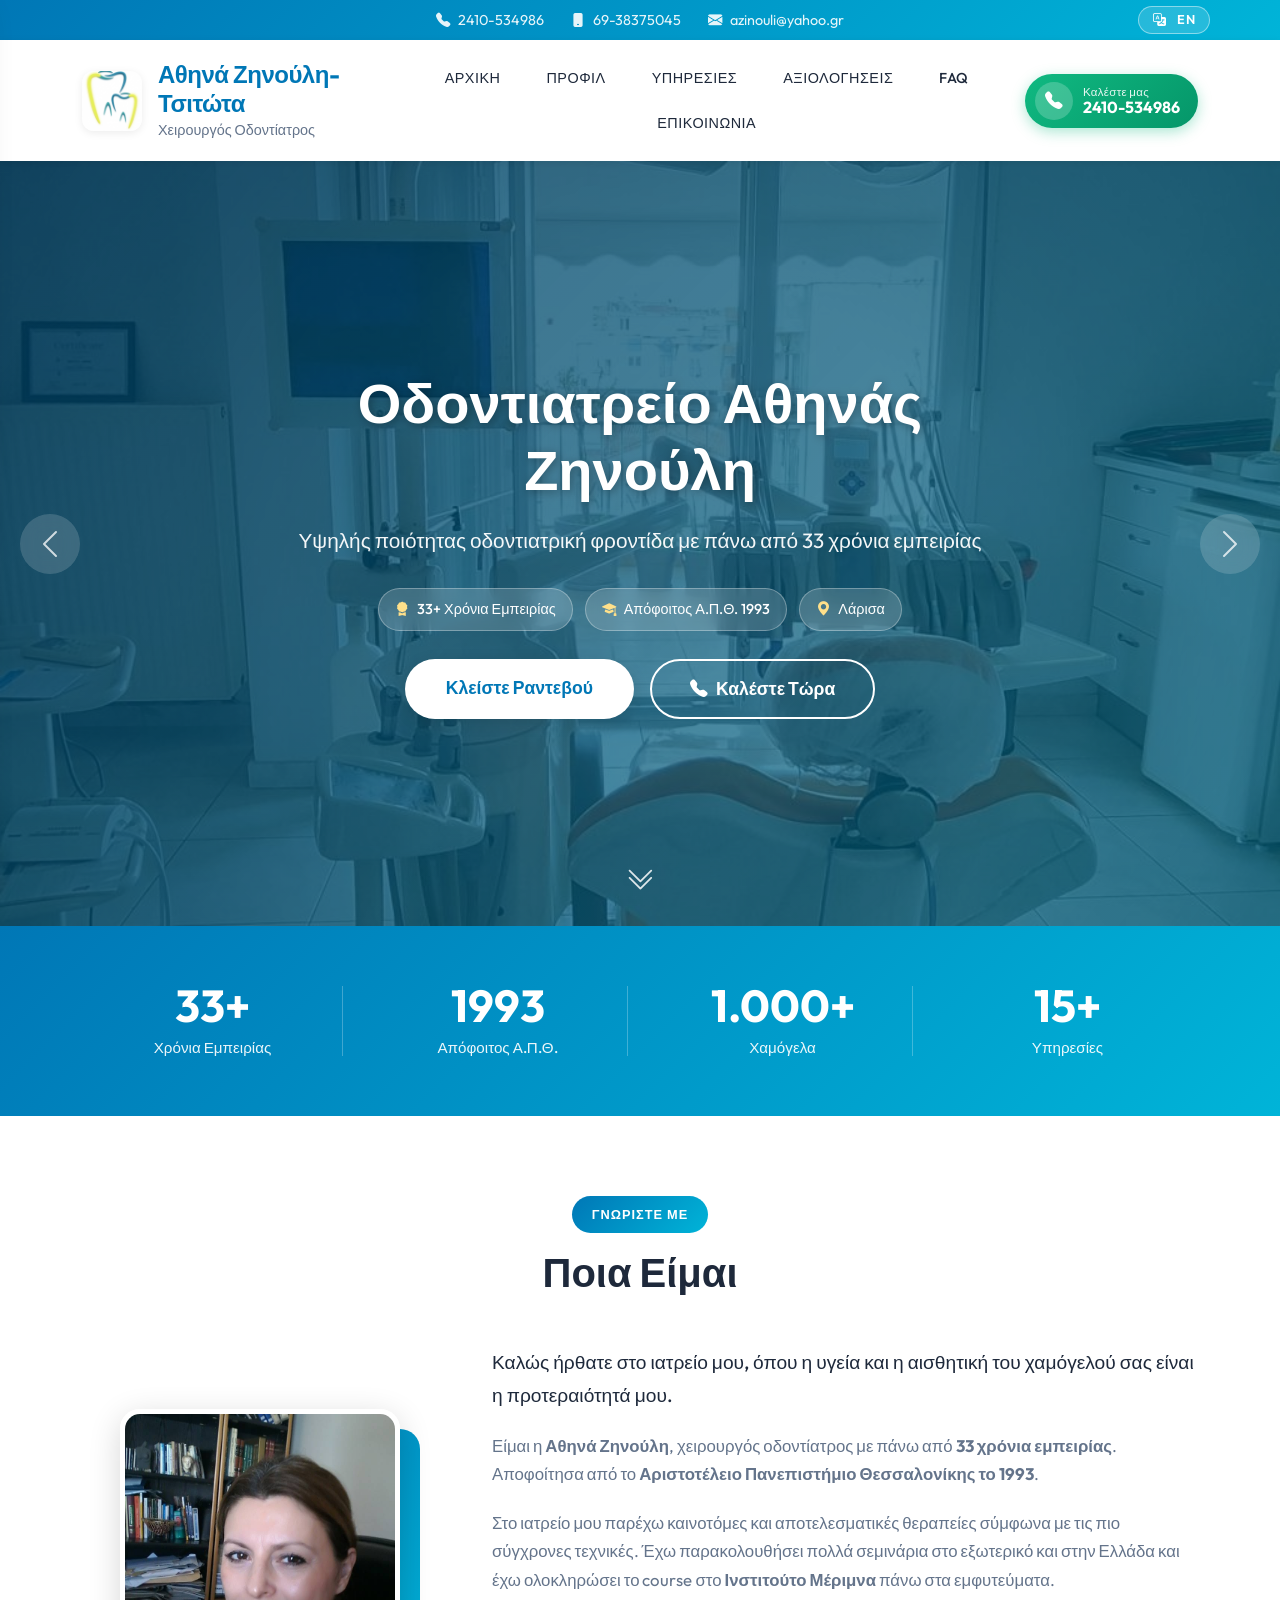
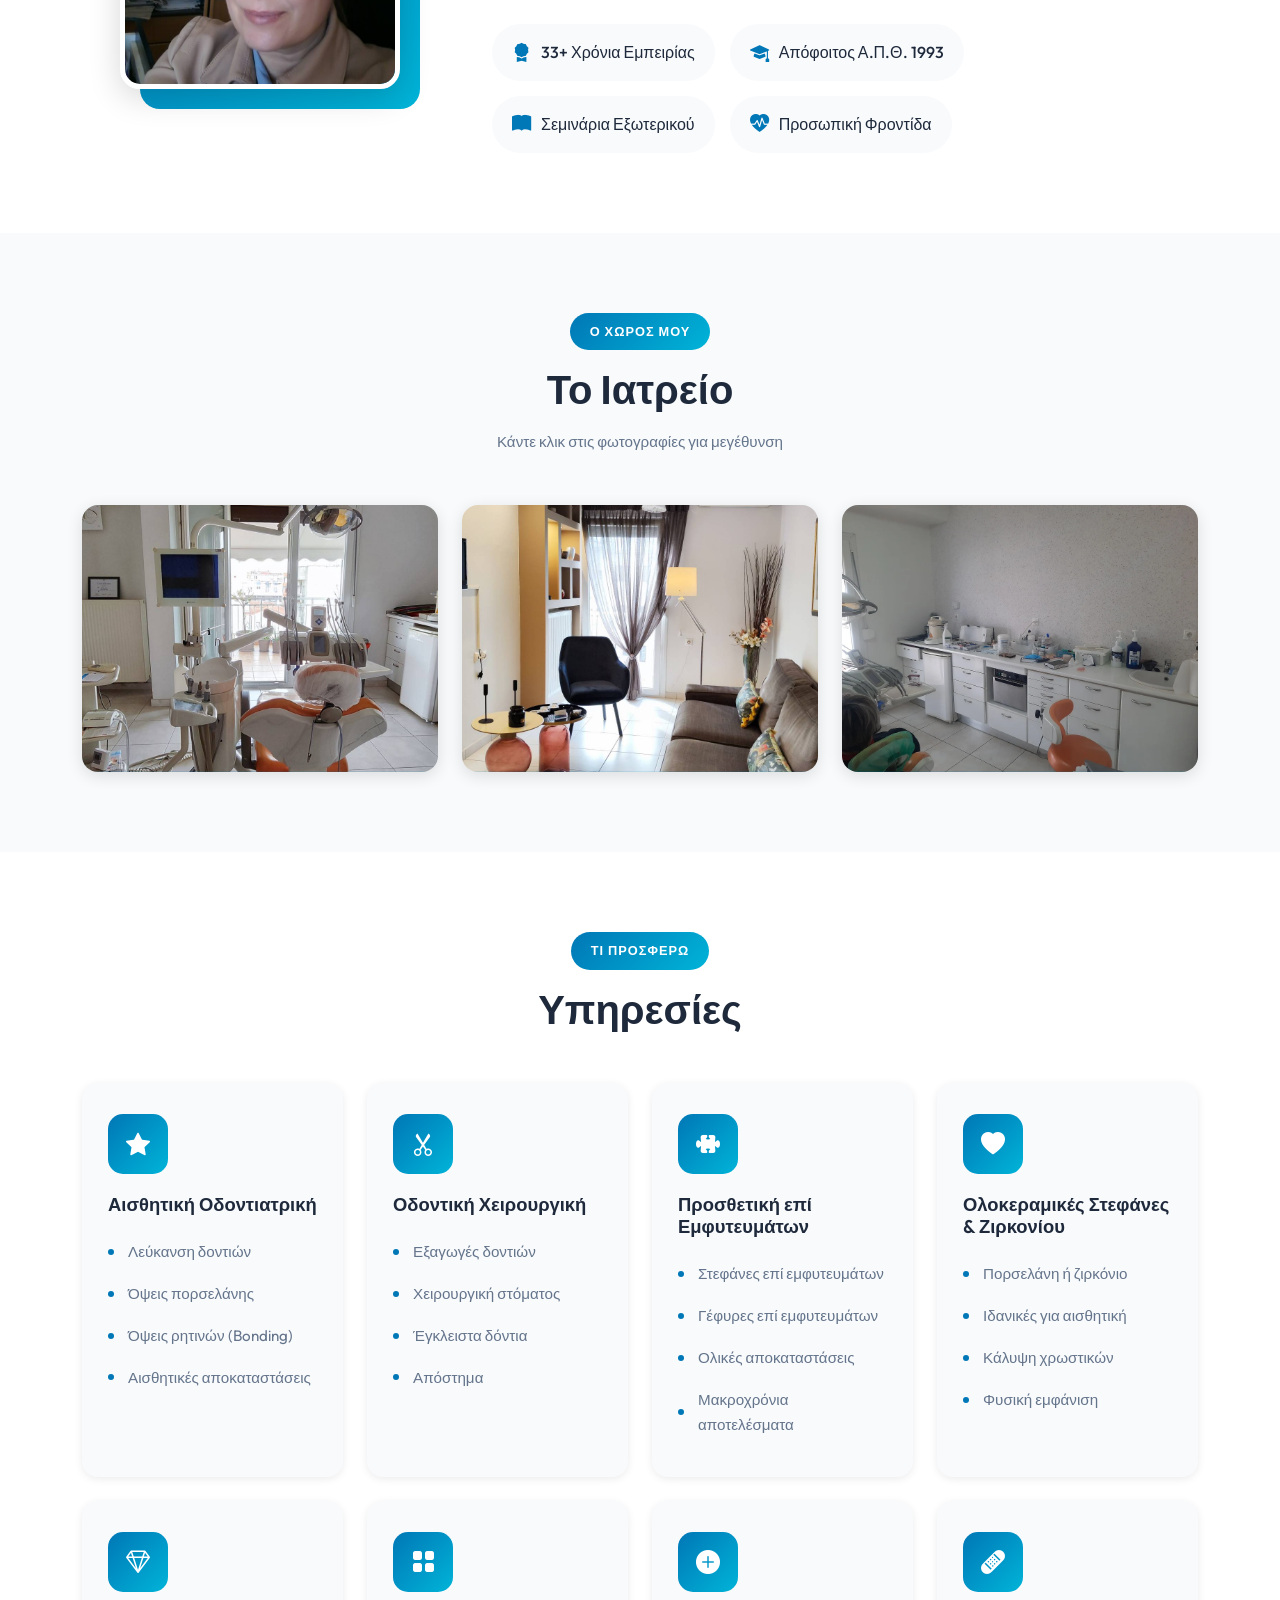
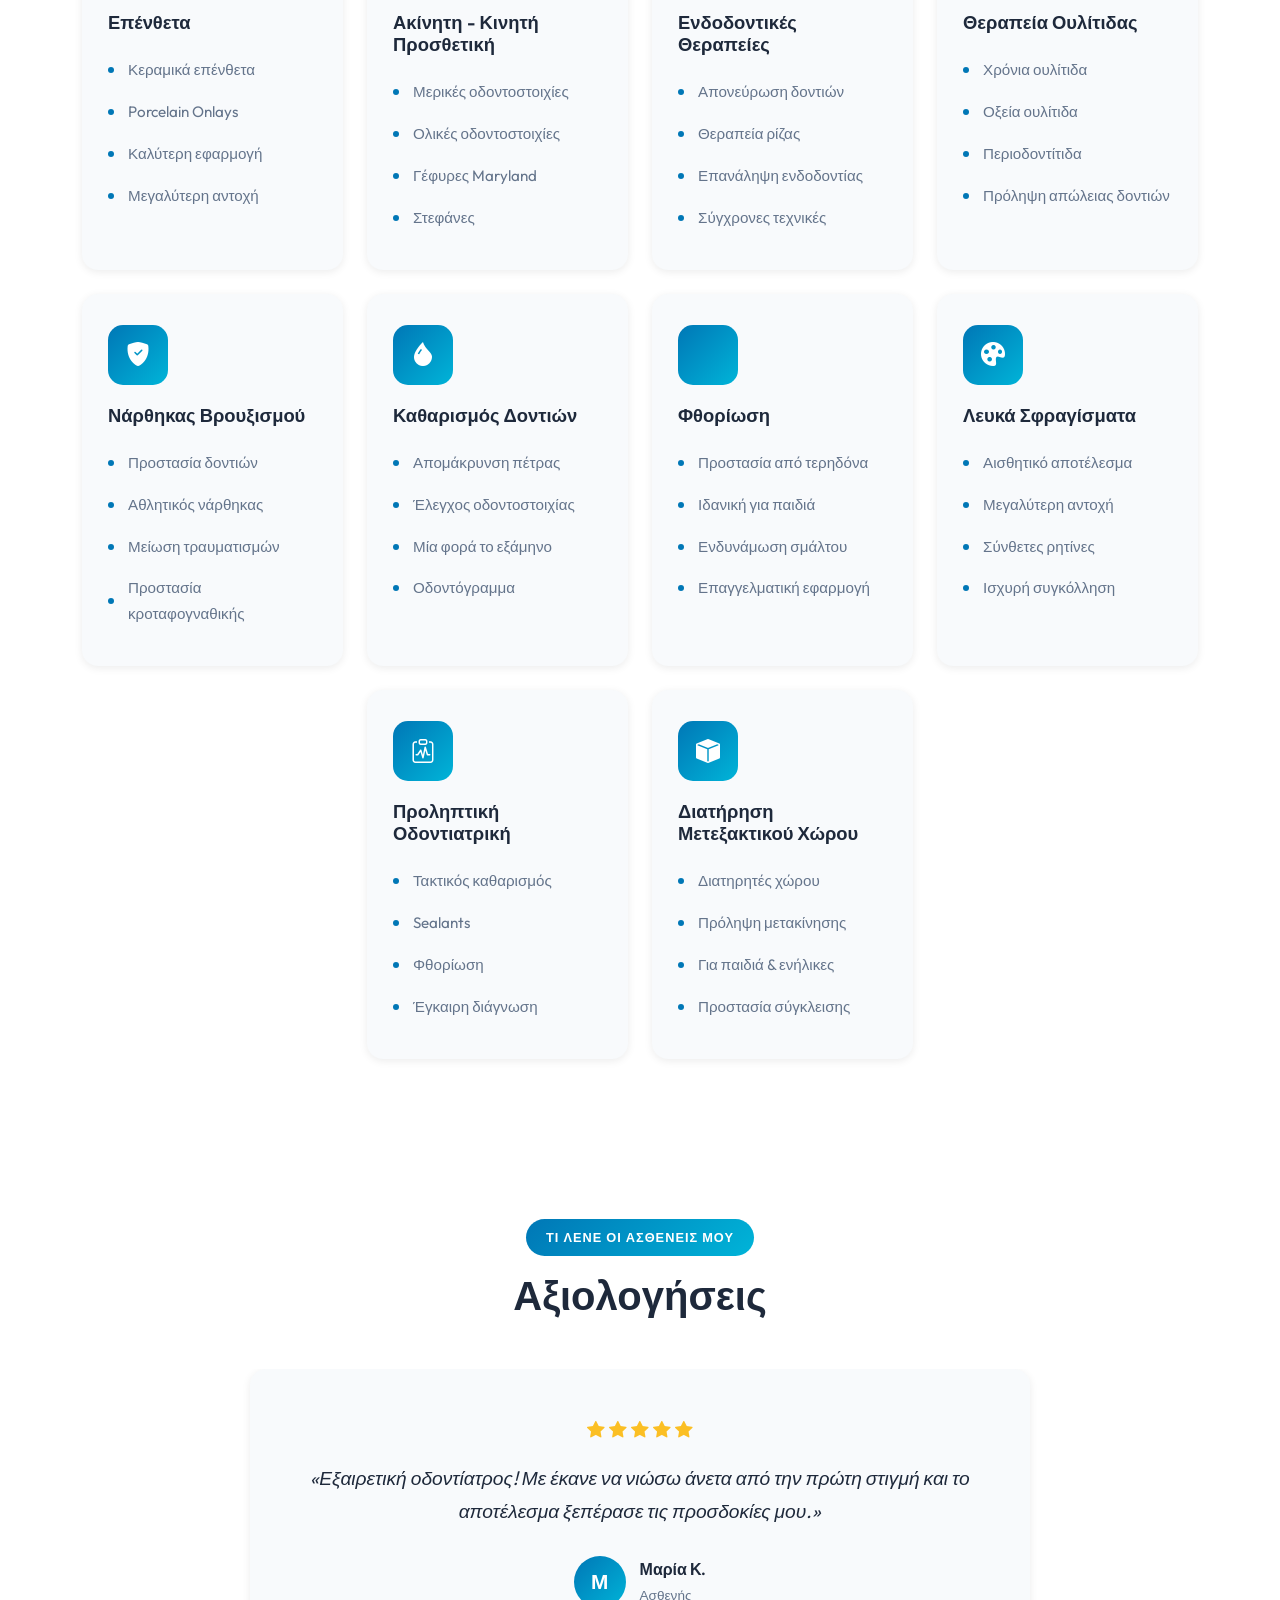
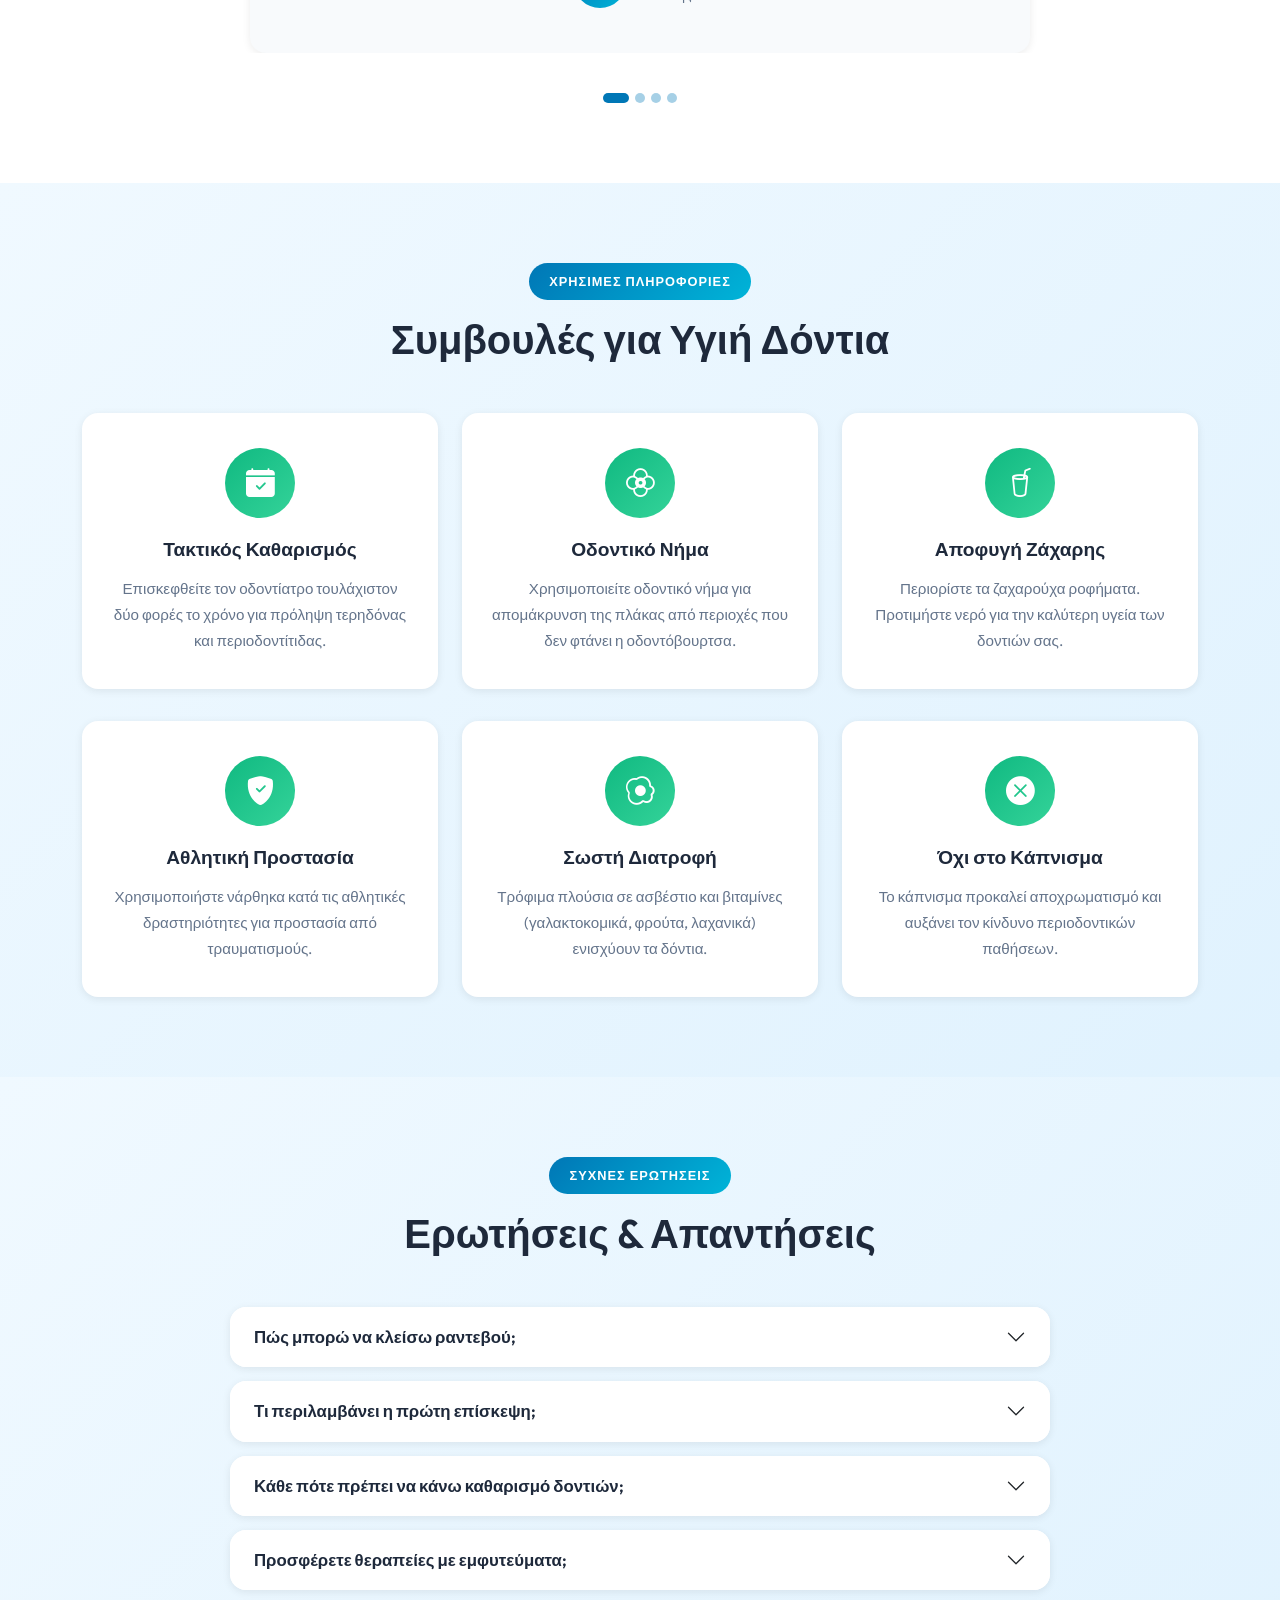
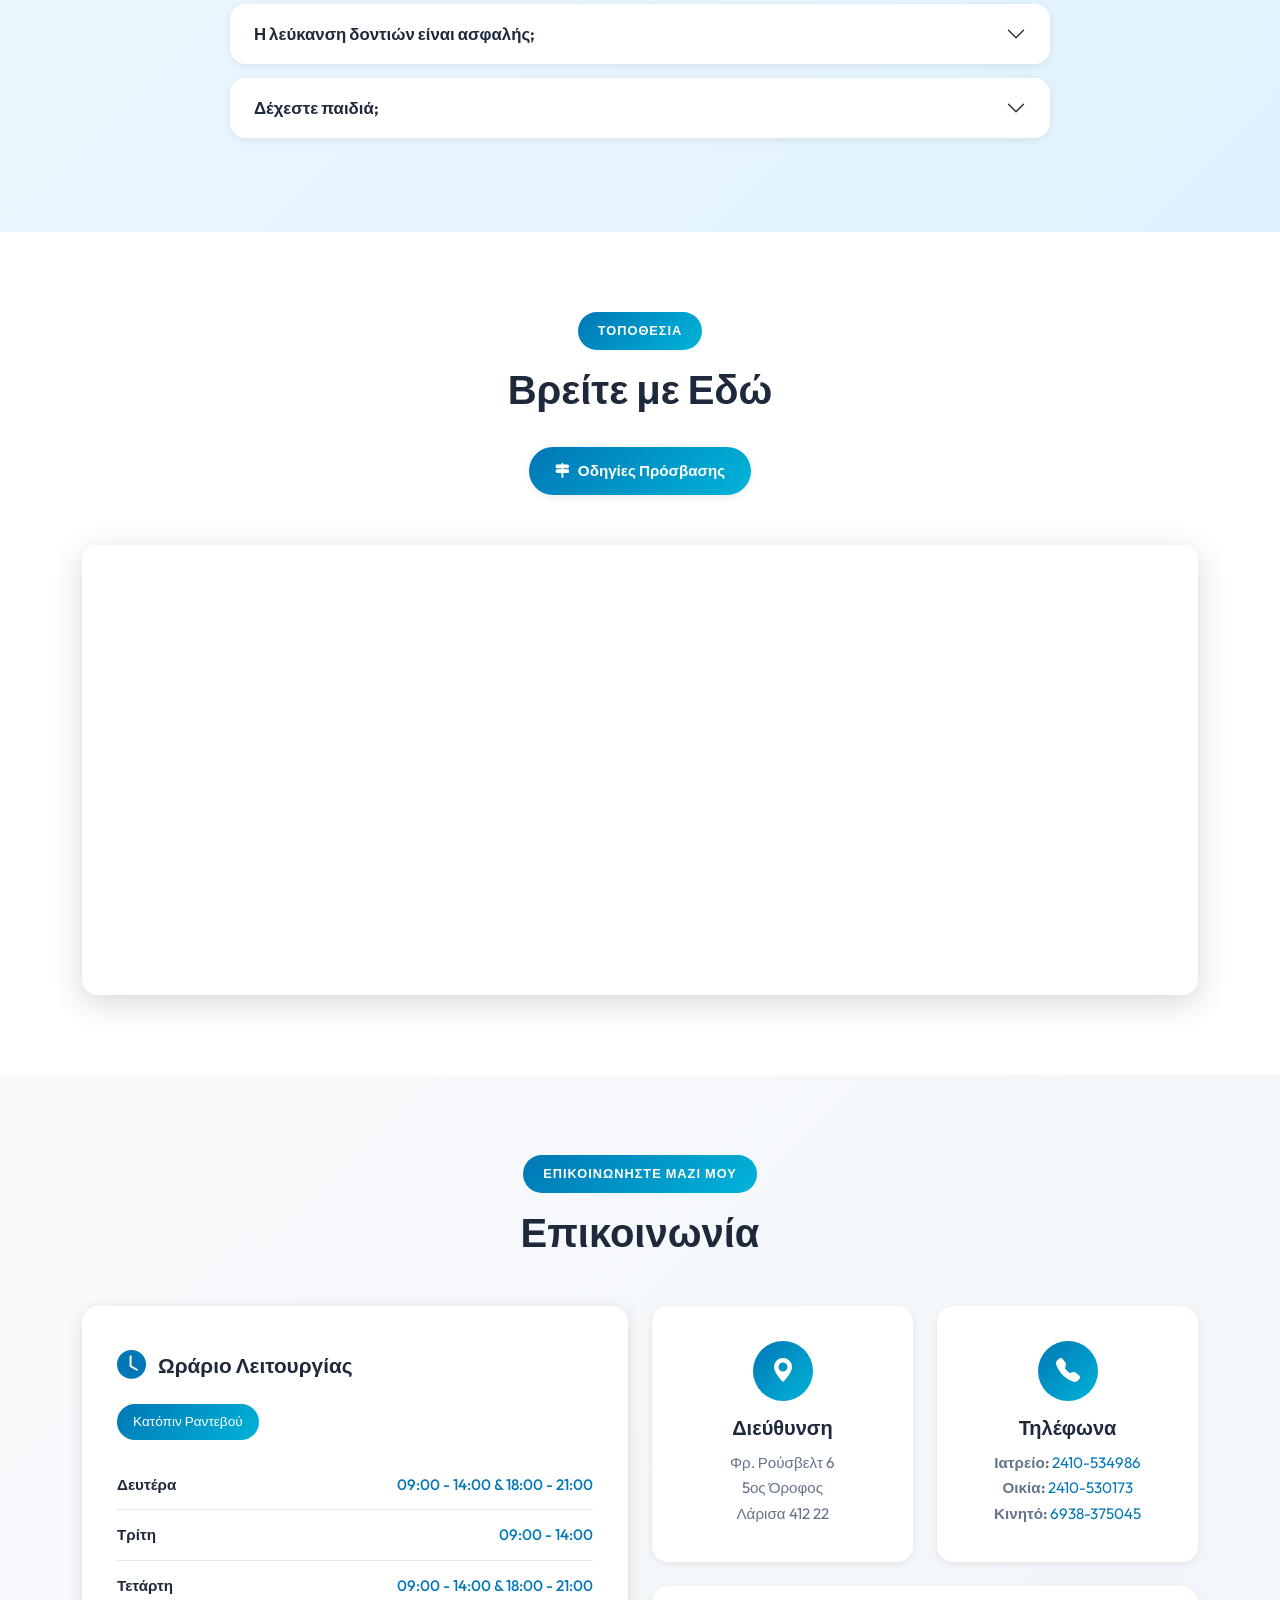
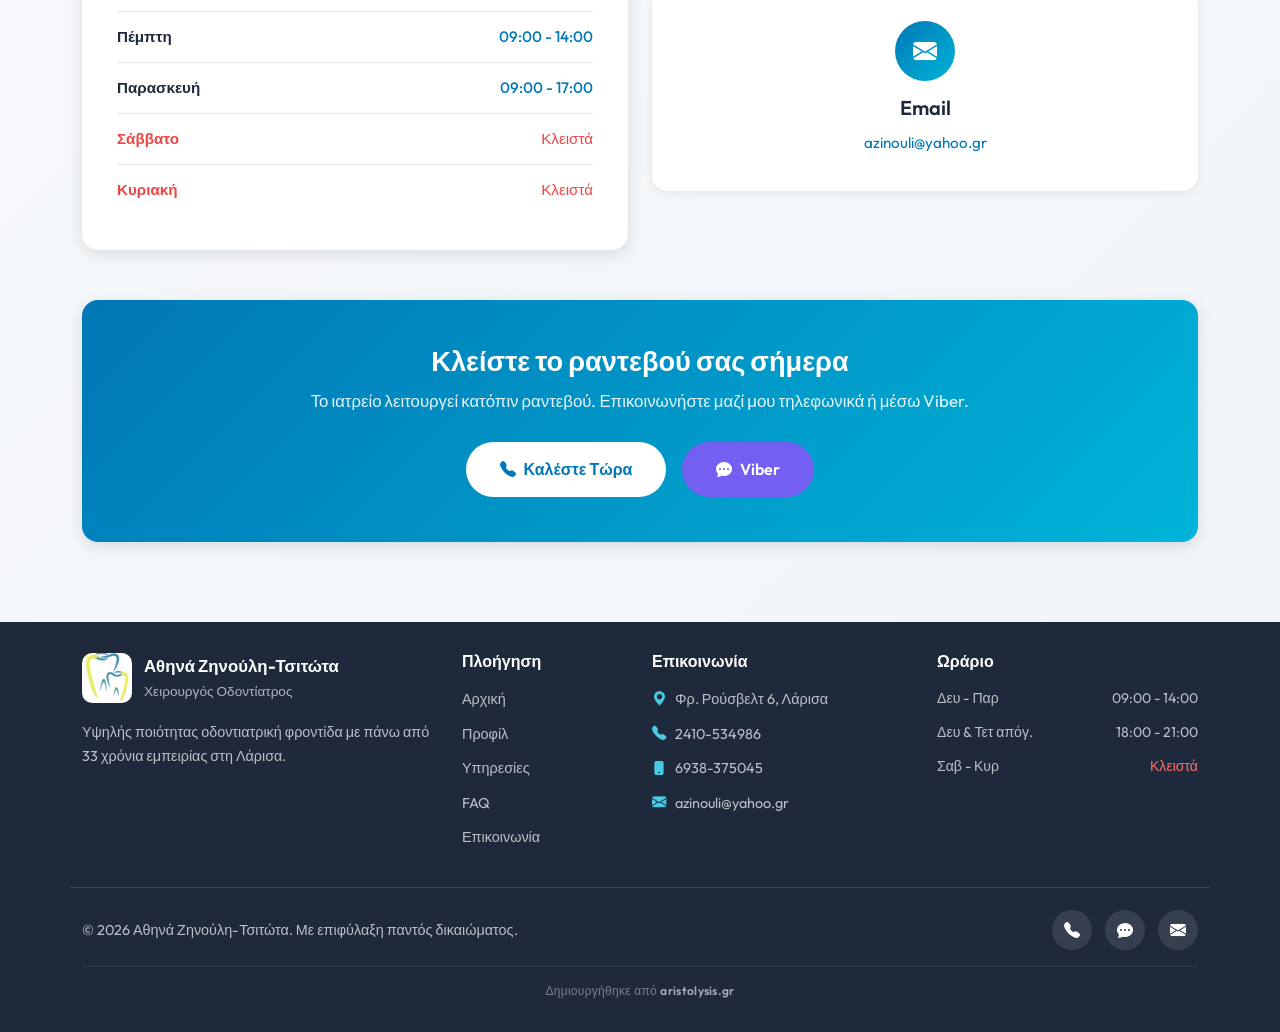
==== commit fee3dd4a: "Add discreet aristolysis.gr credit in footer Co-Authored-By: Claude Opus 4.8 <noreply@anthropic.com>" ====
--- a/index.html
+++ b/index.html
@@ -1027,6 +1027,10 @@
                     <a href="mailto:azinouli@yahoo.gr" aria-label="Email"><i class="bi bi-envelope-fill"></i></a>
                 </div>
             </div>
+            <div class="footer-credit">
+                <span data-en="Created by">Δημιουργήθηκε από</span>
+                <a href="https://aristolysis.gr" target="_blank" rel="noopener">aristolysis.gr</a>
+            </div>
         </div>
     </footer>
 
--- a/styles.css
+++ b/styles.css
@@ -2004,6 +2004,27 @@
   gap: 14px;
 }
 
+.footer-credit {
+  text-align: center;
+  margin-top: 16px;
+  padding-top: 14px;
+  border-top: 1px solid rgba(255, 255, 255, 0.08);
+  font-size: 0.75rem;
+  color: rgba(255, 255, 255, 0.4);
+  letter-spacing: 0.3px;
+}
+
+.footer-credit a {
+  color: rgba(255, 255, 255, 0.6);
+  text-decoration: none;
+  font-weight: 600;
+  transition: var(--transition);
+}
+
+.footer-credit a:hover {
+  color: var(--primary-light);
+}
+
 @media (max-width: 767px) {
   .footer-bottom {
     flex-direction: column;
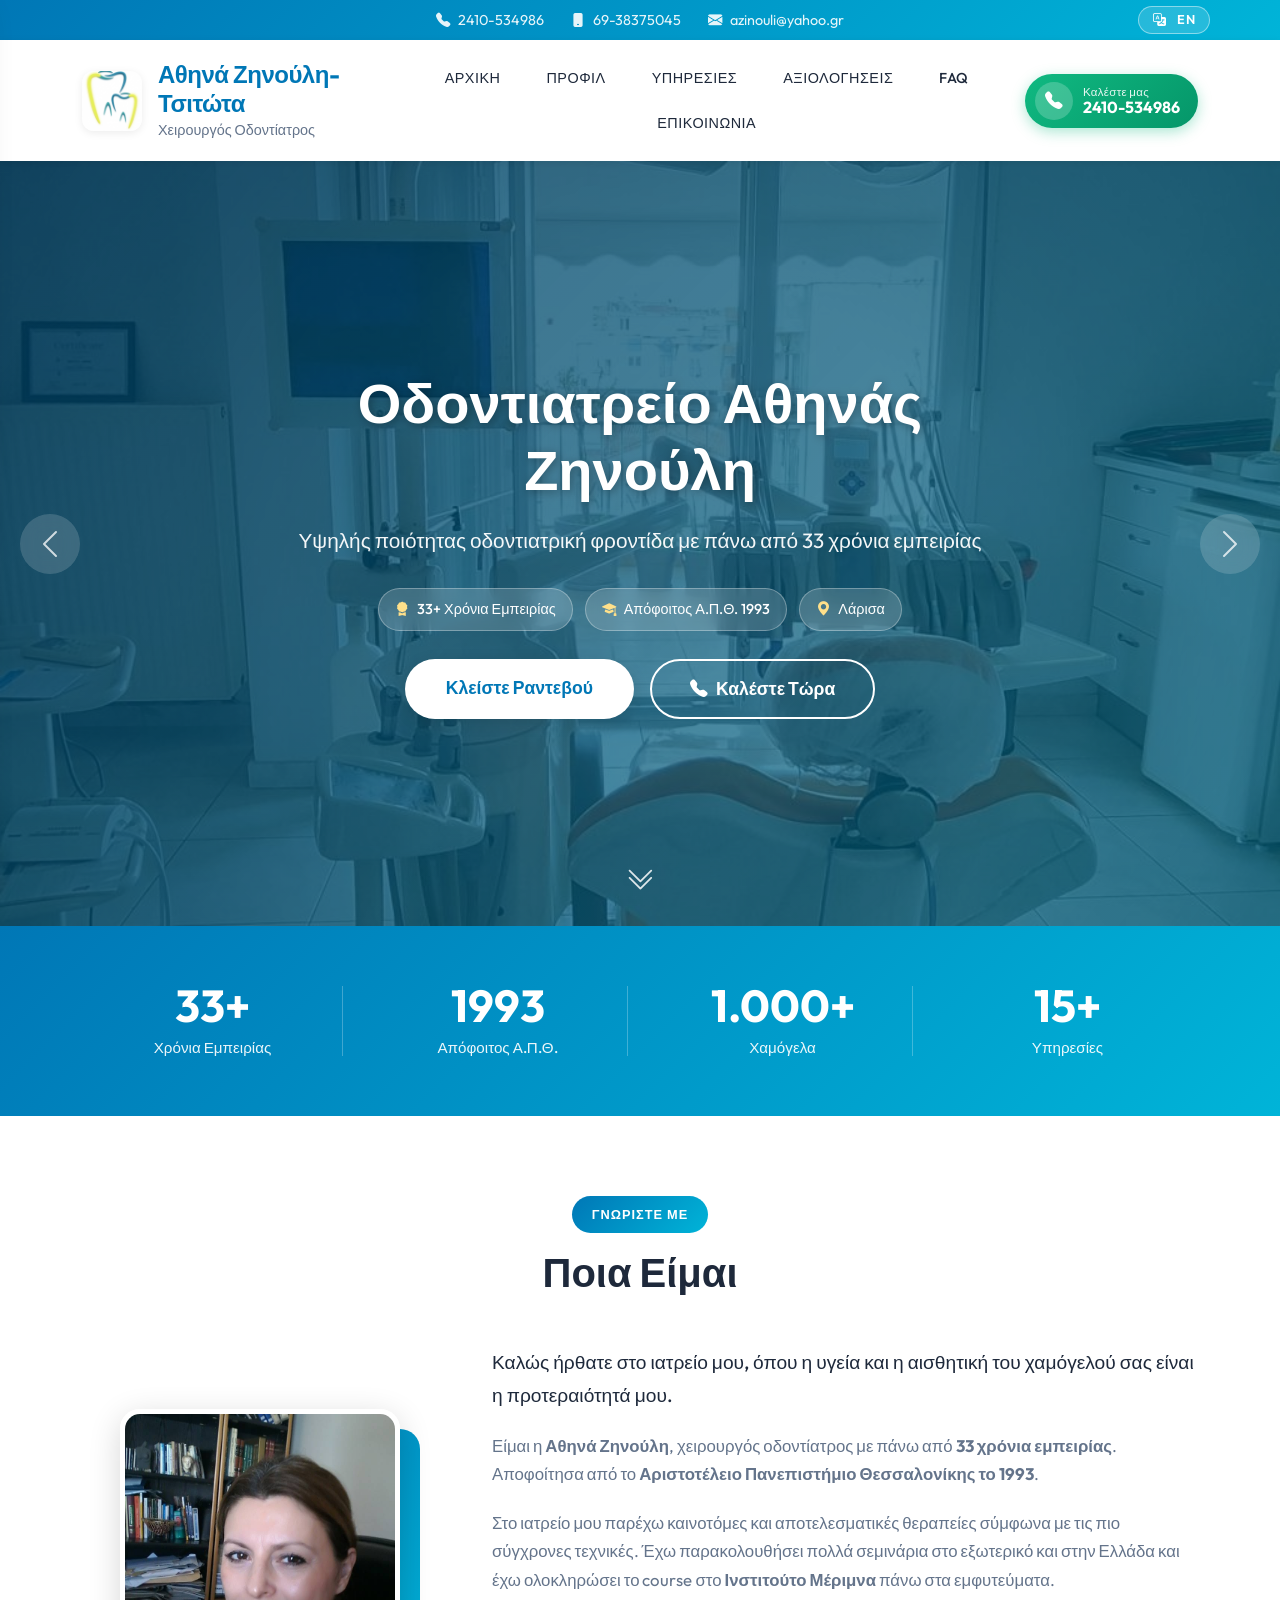
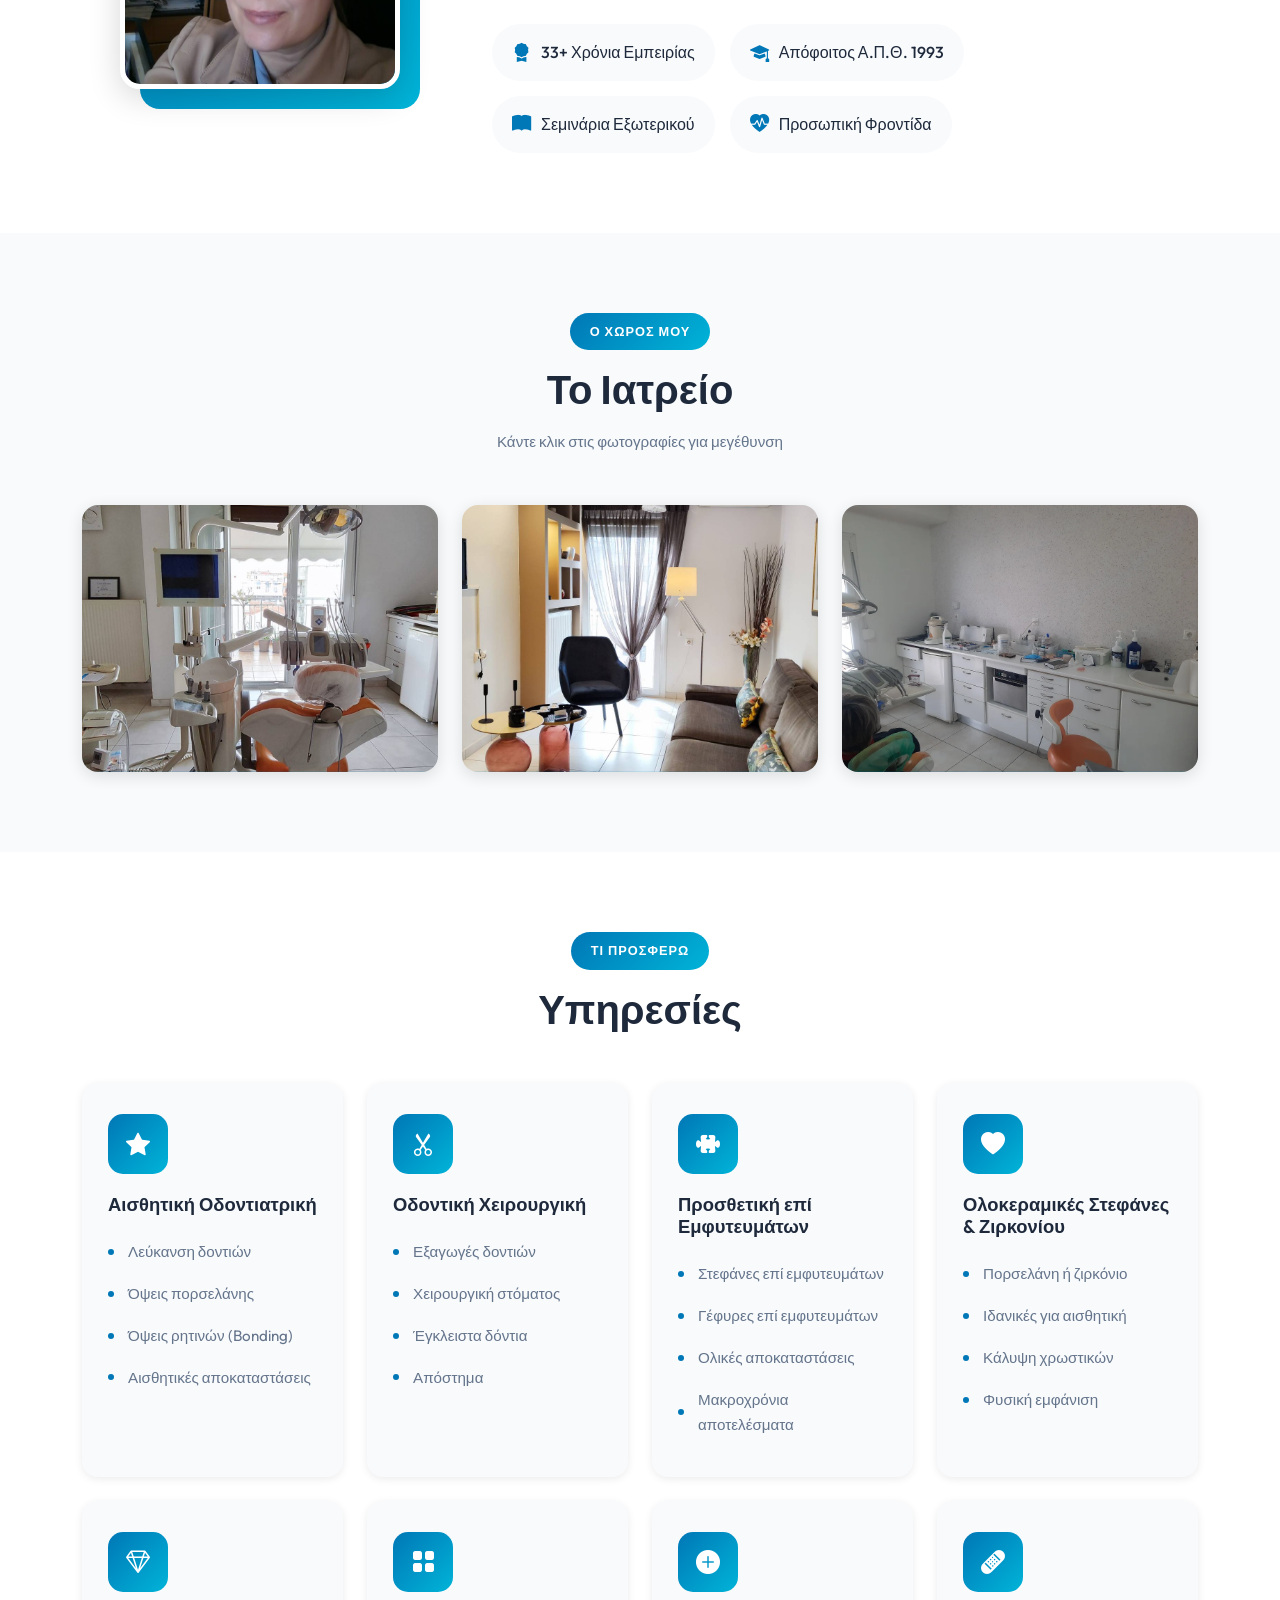
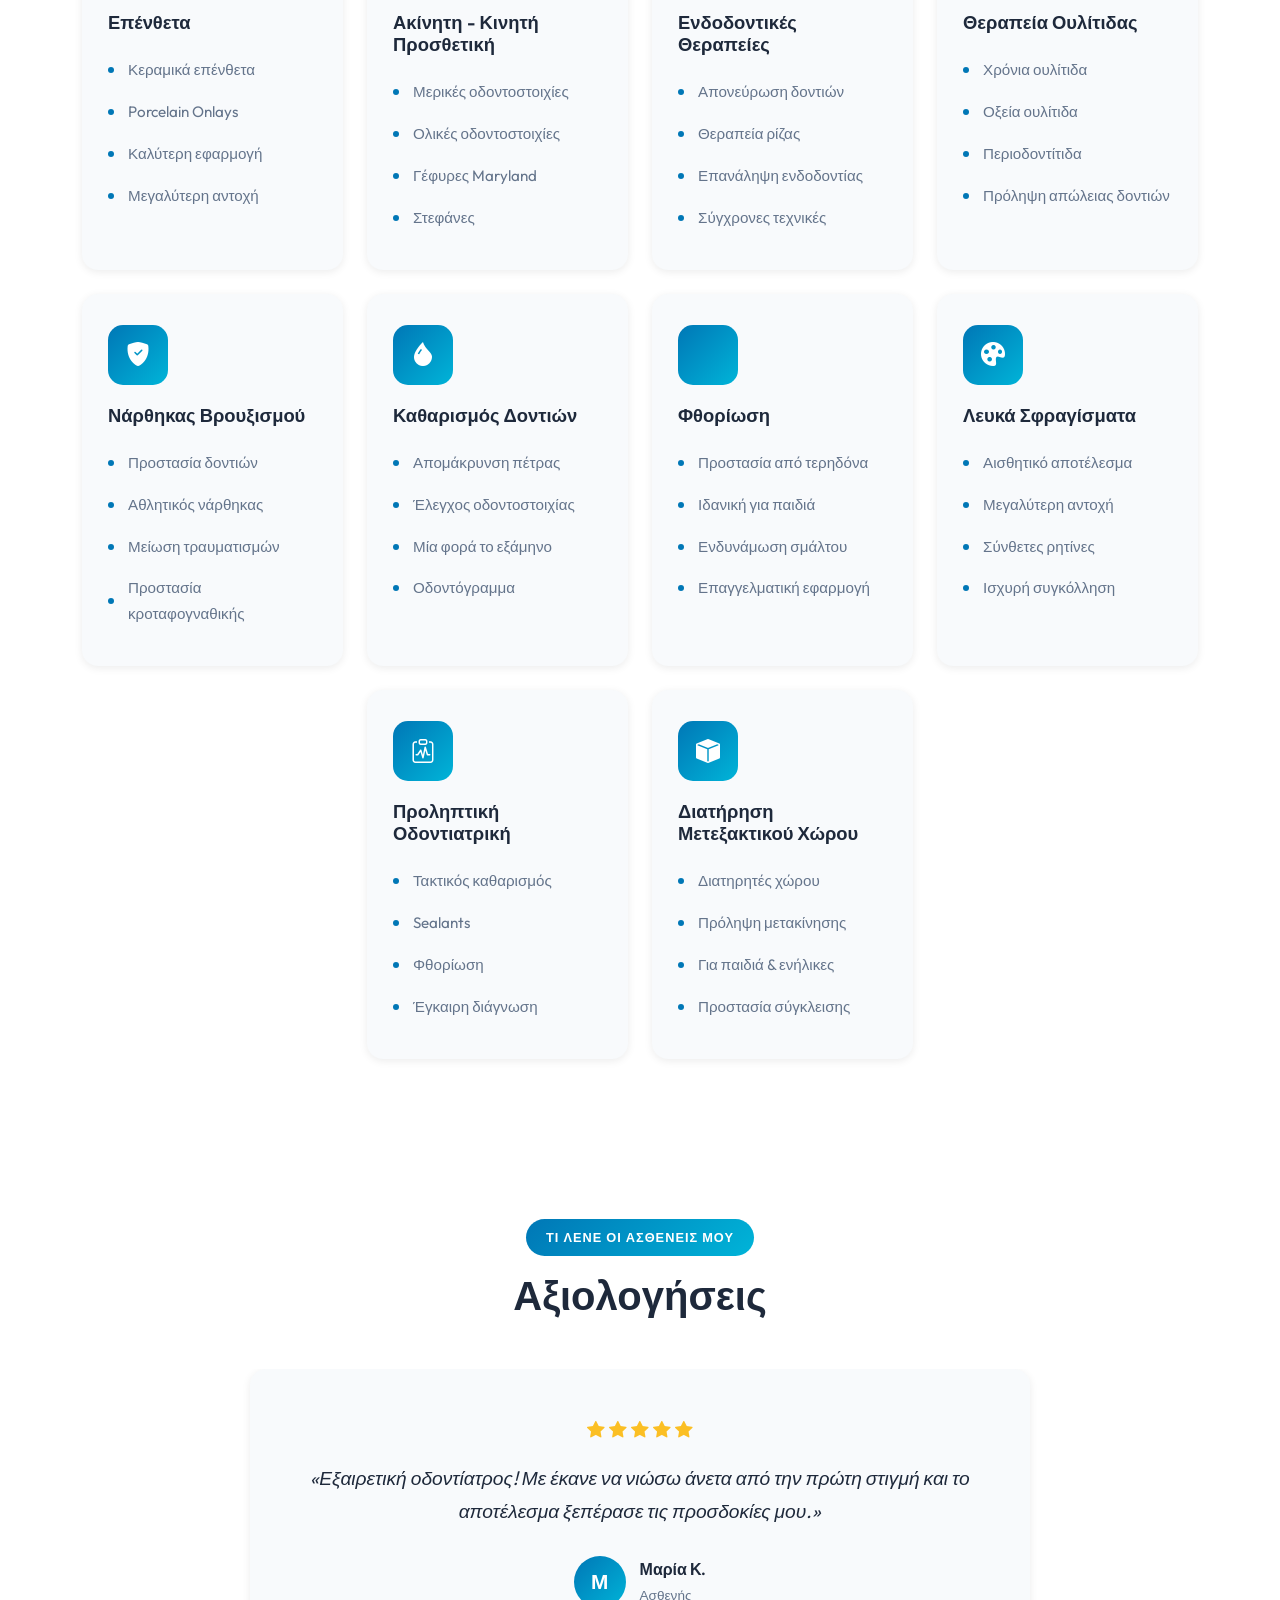
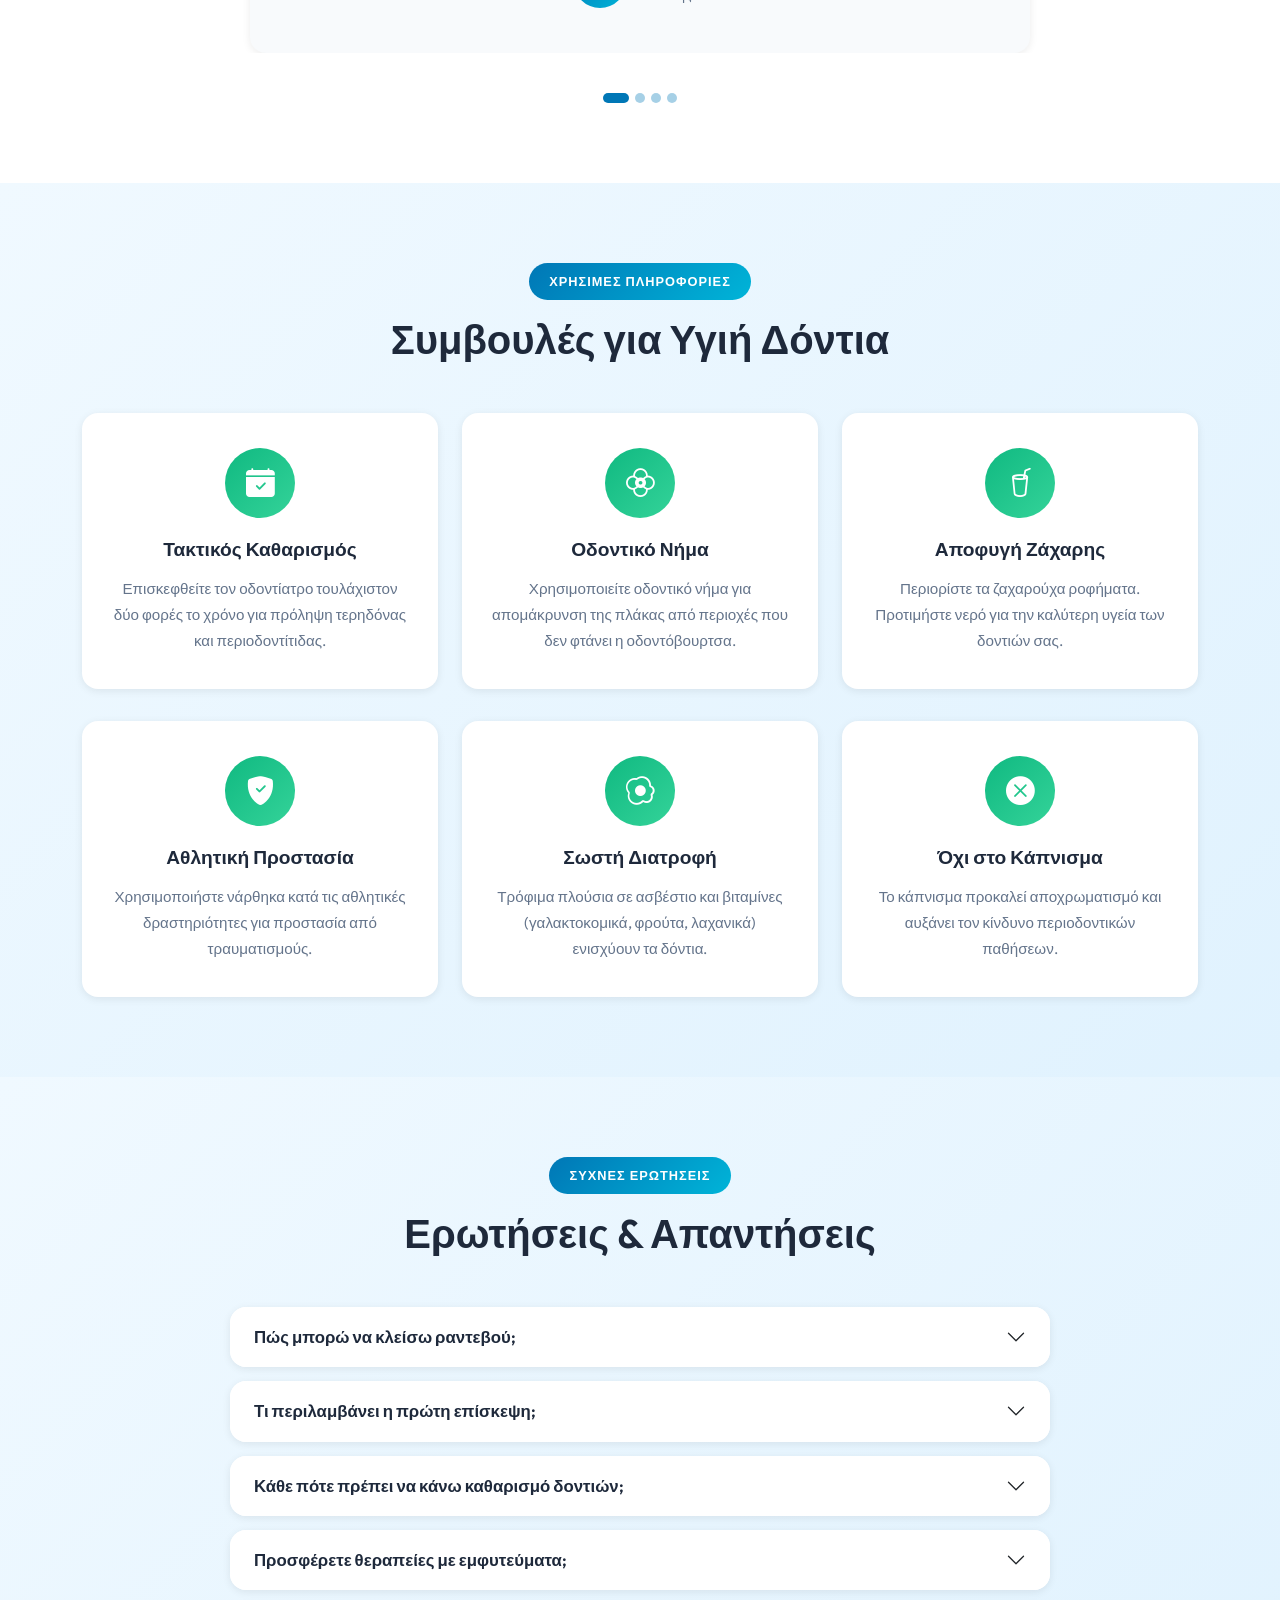
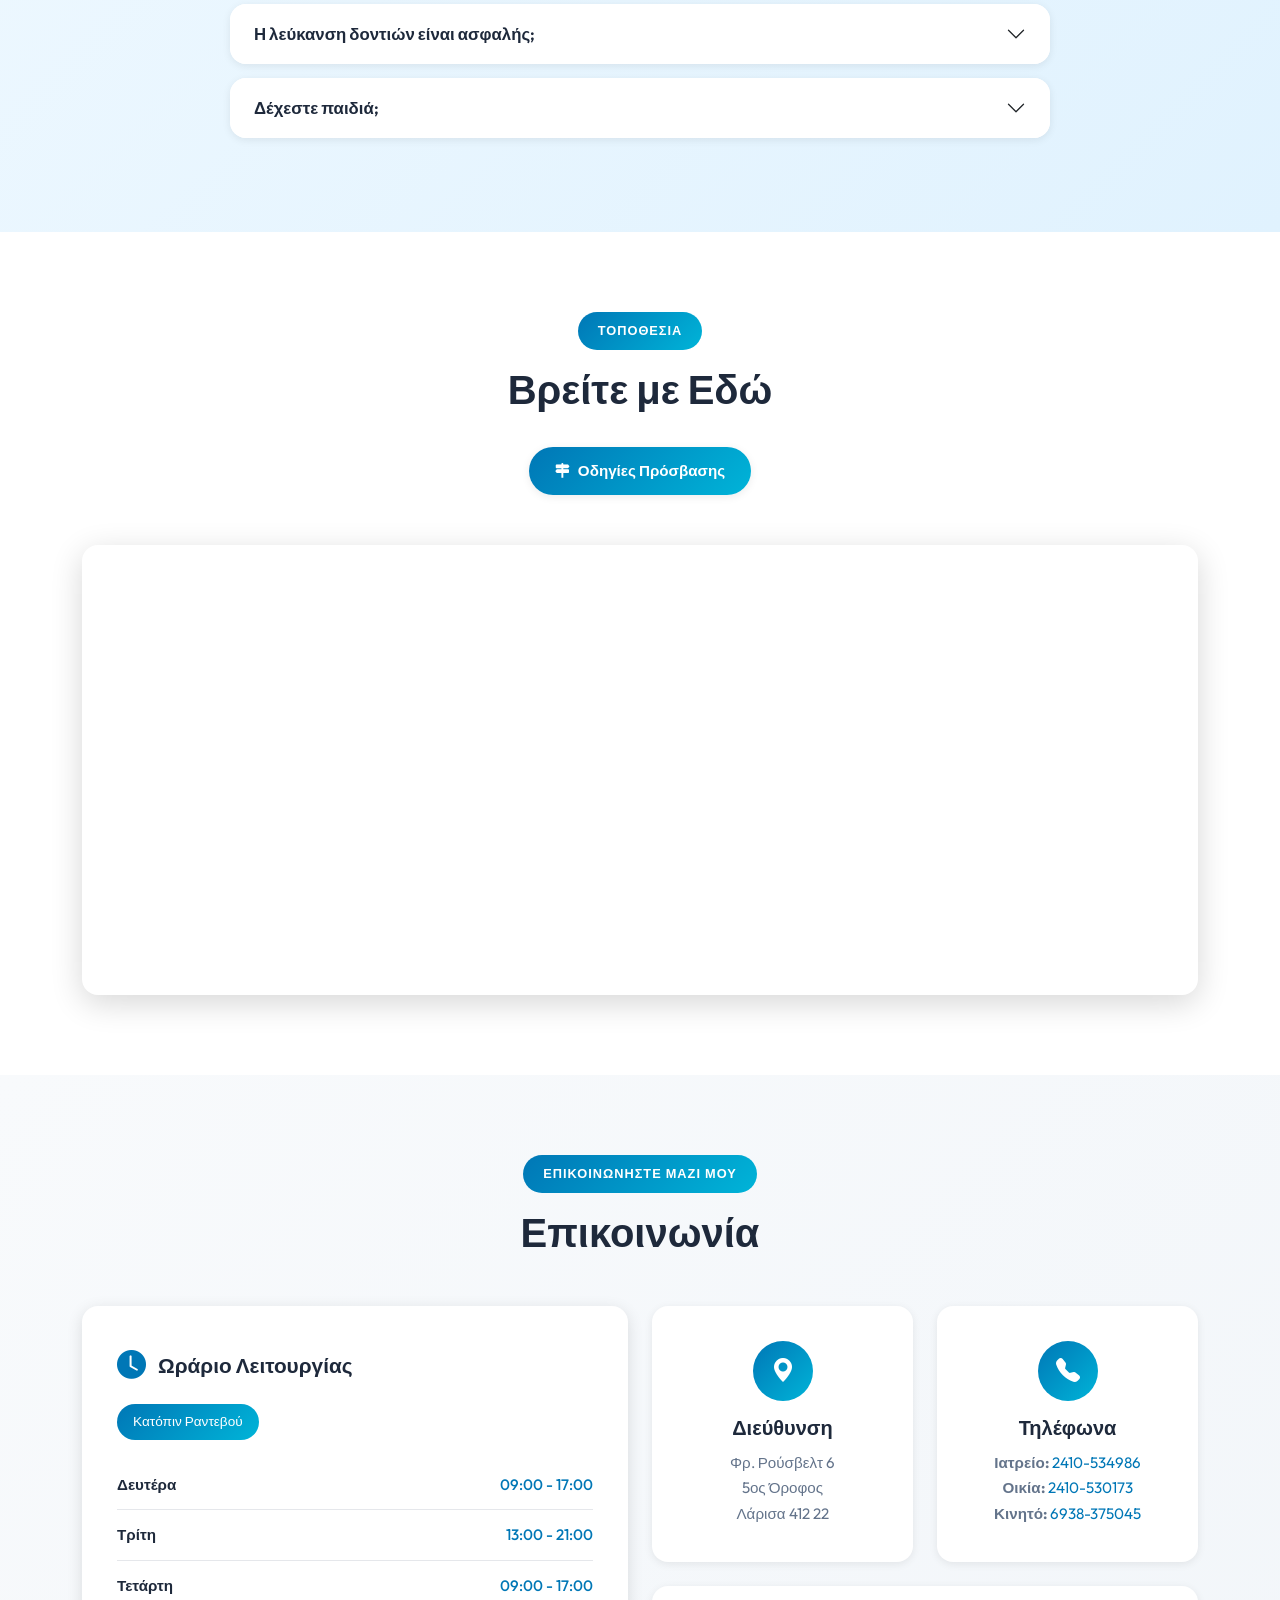
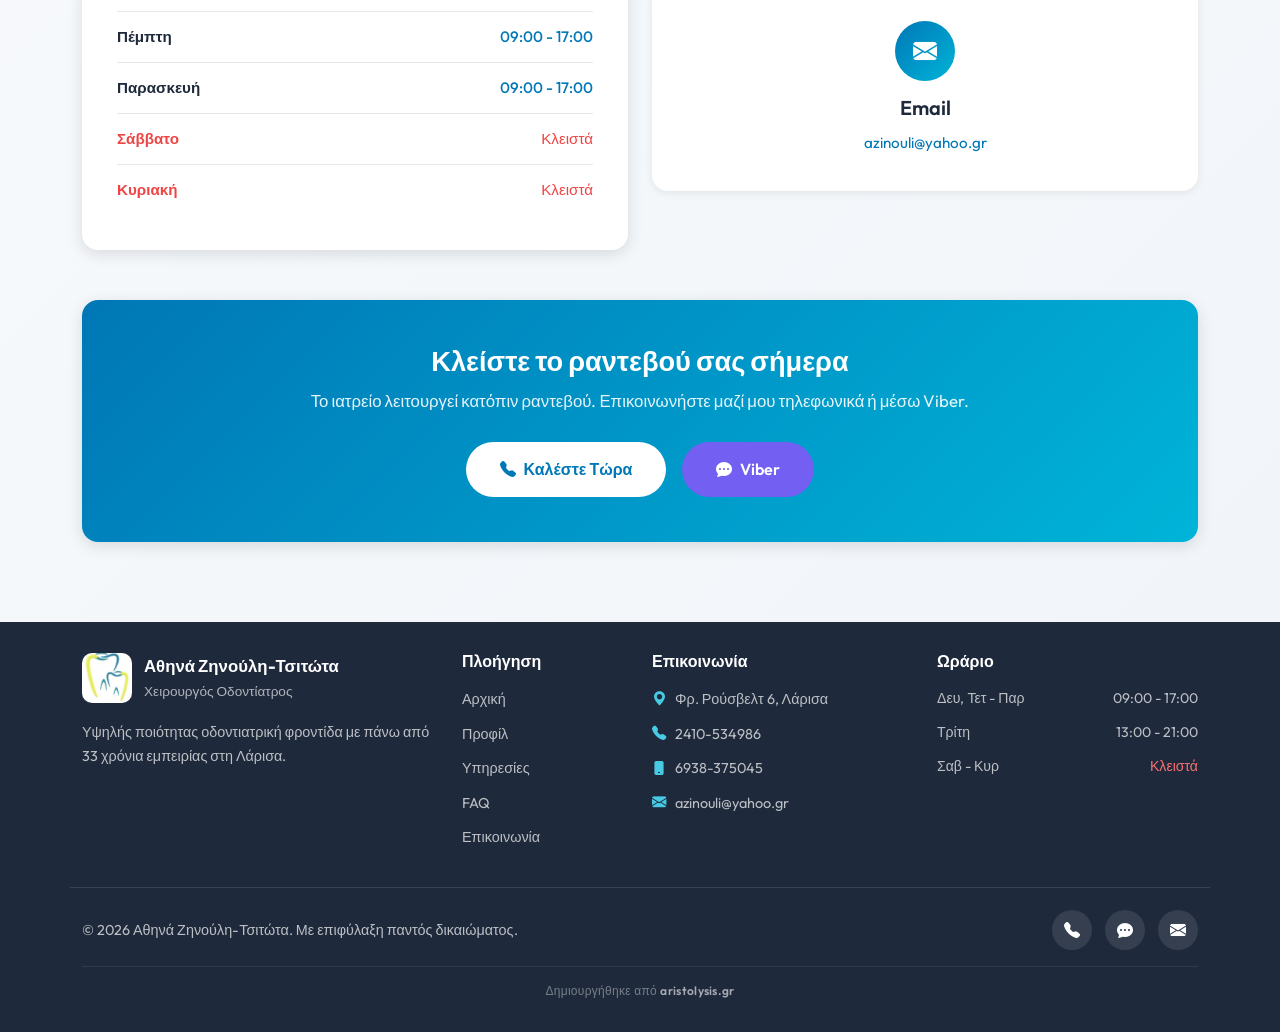
==== commit 3835d2e0: "Update opening hours and children policy - Mon/Wed/Thu/Fri 09:00-17:00, Tue 13:00-21:00, weekends cl" ====
--- a/index.html
+++ b/index.html
@@ -66,10 +66,8 @@
       },
       "hasMap": "https://maps.google.com/?cid=10641222808254862026",
       "openingHoursSpecification": [
-        { "@type": "OpeningHoursSpecification", "dayOfWeek": ["Monday", "Wednesday"], "opens": "09:00", "closes": "14:00" },
-        { "@type": "OpeningHoursSpecification", "dayOfWeek": ["Monday", "Wednesday"], "opens": "18:00", "closes": "21:00" },
-        { "@type": "OpeningHoursSpecification", "dayOfWeek": ["Tuesday", "Thursday"], "opens": "09:00", "closes": "14:00" },
-        { "@type": "OpeningHoursSpecification", "dayOfWeek": "Friday", "opens": "09:00", "closes": "17:00" }
+        { "@type": "OpeningHoursSpecification", "dayOfWeek": ["Monday", "Wednesday", "Thursday", "Friday"], "opens": "09:00", "closes": "17:00" },
+        { "@type": "OpeningHoursSpecification", "dayOfWeek": "Tuesday", "opens": "13:00", "closes": "21:00" }
       ]
     }
     </script>
@@ -108,7 +106,7 @@
         {
           "@type": "Question",
           "name": "Δέχεστε παιδιά;",
-          "acceptedAnswer": { "@type": "Answer", "text": "Ναι. Παρέχουμε προληπτική οδοντιατρική για παιδιά, όπως φθορίωση, sealants και διατήρηση μετεξακτικού χώρου." }
+          "acceptedAnswer": { "@type": "Answer", "text": "Δεχόμαστε παιδιά από 12 ετών και άνω. Για μικρότερες ηλικίες συστήνουμε επίσκεψη σε παιδοοδοντίατρο." }
         }
       ]
     }
@@ -850,7 +848,7 @@
                         </button>
                     </h3>
                     <div id="faq6" class="accordion-collapse collapse" data-bs-parent="#faqAccordion">
-                        <div class="accordion-body" data-en="Yes. We provide preventive dentistry for children, such as fluoride treatment, sealants, and space maintenance.">Ναι. Παρέχουμε προληπτική οδοντιατρική για παιδιά, όπως φθορίωση, sealants και διατήρηση μετεξακτικού χώρου.</div>
+                        <div class="accordion-body" data-en="We see children aged 12 and over. For younger children we recommend a visit to a pediatric dentist.">Δεχόμαστε παιδιά από 12 ετών και άνω. Για μικρότερες ηλικίες συστήνουμε επίσκεψη σε παιδοοδοντίατρο.</div>
                     </div>
                 </div>
             </div>
@@ -894,19 +892,19 @@
                             <tbody>
                                 <tr>
                                     <td data-en="Monday">Δευτέρα</td>
-                                    <td>09:00 - 14:00 & 18:00 - 21:00</td>
+                                    <td>09:00 - 17:00</td>
                                 </tr>
                                 <tr>
                                     <td data-en="Tuesday">Τρίτη</td>
-                                    <td>09:00 - 14:00</td>
+                                    <td>13:00 - 21:00</td>
                                 </tr>
                                 <tr>
                                     <td data-en="Wednesday">Τετάρτη</td>
-                                    <td>09:00 - 14:00 & 18:00 - 21:00</td>
+                                    <td>09:00 - 17:00</td>
                                 </tr>
                                 <tr>
                                     <td data-en="Thursday">Πέμπτη</td>
-                                    <td>09:00 - 14:00</td>
+                                    <td>09:00 - 17:00</td>
                                 </tr>
                                 <tr>
                                     <td data-en="Friday">Παρασκευή</td>
@@ -1013,8 +1011,8 @@
                 <div class="col-lg-3">
                     <h5 class="footer-heading" data-en="Hours">Ωράριο</h5>
                     <ul class="footer-hours">
-                        <li><span data-en="Mon - Fri">Δευ - Παρ</span><span>09:00 - 14:00</span></li>
-                        <li><span data-en="Mon & Wed eve.">Δευ & Τετ απόγ.</span><span>18:00 - 21:00</span></li>
+                        <li><span data-en="Mon, Wed - Fri">Δευ, Τετ - Παρ</span><span>09:00 - 17:00</span></li>
+                        <li><span data-en="Tuesday">Τρίτη</span><span>13:00 - 21:00</span></li>
                         <li><span data-en="Sat - Sun">Σαβ - Κυρ</span><span class="closed" data-en="Closed">Κλειστά</span></li>
                     </ul>
                 </div>
